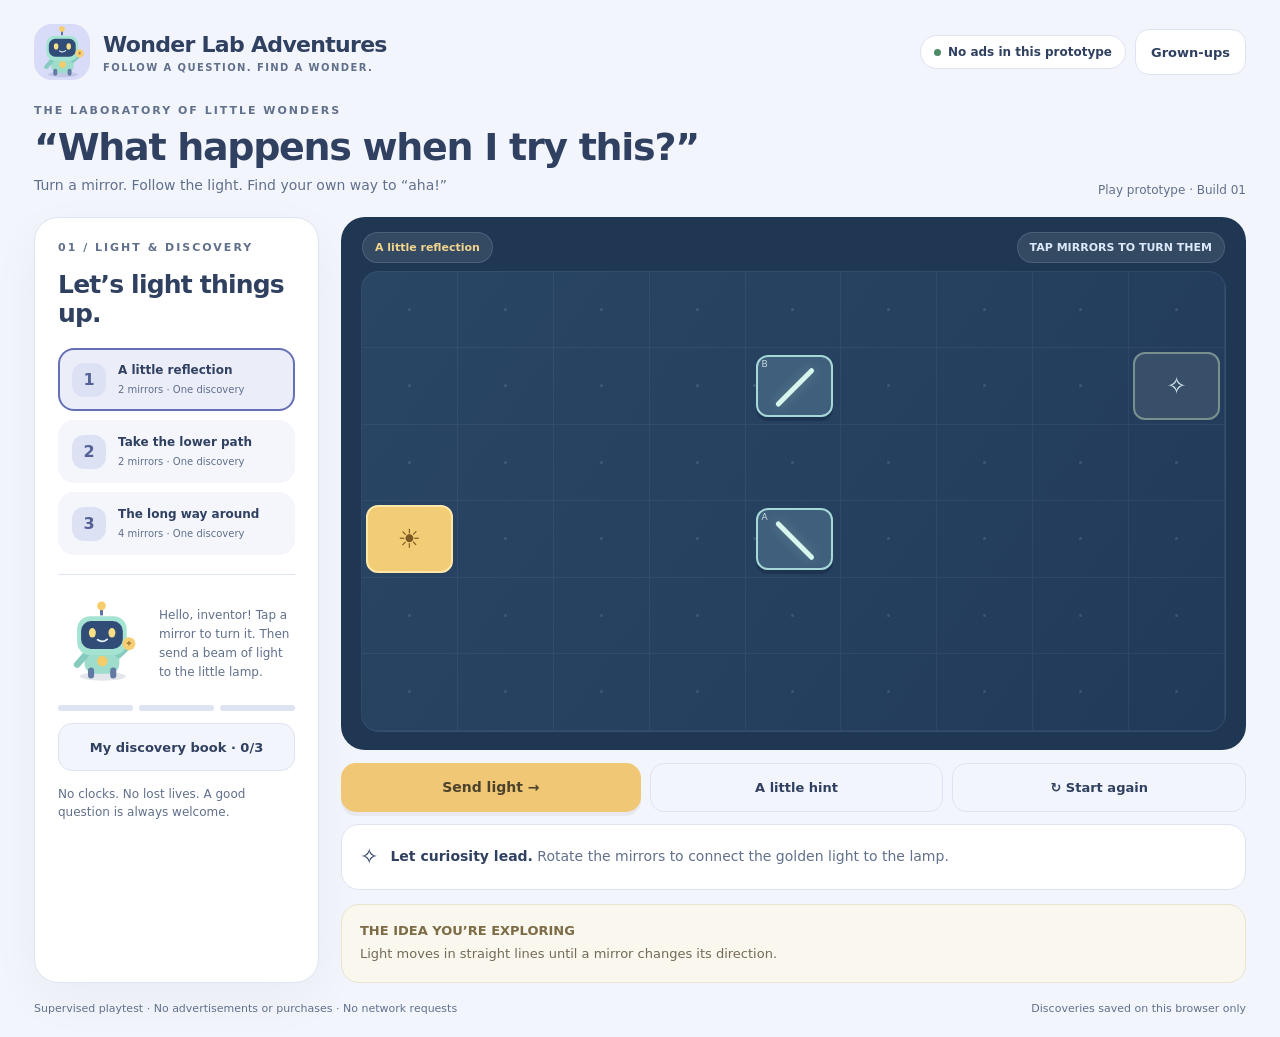
==== play/index.html @ 484d7eff "Import verified prototype source and regenerated review assets" ====
<!doctype html><html lang="en"><head><meta charset="utf-8"><meta name="viewport" content="width=device-width,initial-scale=1,viewport-fit=cover"><meta name="color-scheme" content="light dark"><meta name="referrer" content="no-referrer"><meta http-equiv="Content-Security-Policy" content="default-src 'none'; script-src 'unsafe-inline'; style-src 'unsafe-inline'; img-src data:; connect-src 'none'; base-uri 'none'; form-action 'none'"><title>Wonder Lab Adventures — Play Prototype 01</title><style>:root{--ink:#293046;--muted:#586278;--paper:#faf9f6;--panel:#fff;--accent:#6c59a4;--line:#e7e4eb;--shadow:0 16px 50px #2724360b;--radius:24px;font-family:ui-rounded,'Trebuchet MS',system-ui,-apple-system,sans-serif;color:var(--ink);background:var(--paper);font-synthesis:none}*{box-sizing:border-box}body{margin:0}button,a,input{font:inherit}button{cursor:pointer;border:0;color:inherit}button:focus-visible,a:focus-visible,input:focus-visible{outline:3px solid #1667c1;outline-offset:4px}button:disabled{cursor:not-allowed;opacity:.5}button{touch-action:manipulation;-webkit-tap-highlight-color:transparent}h1,h2,h3,p{margin-top:0}h1{font-size:clamp(24px,3vw,38px);letter-spacing:-1.3px;margin-bottom:6px}h2{font-size:25px;letter-spacing:-.8px}h3{font-size:17px;margin-bottom:9px}p{line-height:1.55}.eyebrow{font-size:11px;letter-spacing:2px;font-weight:800;text-transform:uppercase;color:var(--muted)}.shell{max-width:1420px;padding:24px 34px 20px;margin:auto}.topbar{display:flex;align-items:center;justify-content:space-between;gap:15px;margin-bottom:24px}.brand{display:flex;align-items:center;gap:13px}.brand-symbol{height:56px;width:56px;border-radius:18px;overflow:hidden;flex-shrink:0}.brand-symbol svg{width:100%;height:100%}.brand h1{font-size:22px;letter-spacing:-.7px;margin:0}.brand .eyebrow{font-size:10px;letter-spacing:1.4px;margin-top:5px}.top-actions{display:flex;gap:9px;align-items:center}.pill{display:inline-flex;gap:7px;align-items:center;font-size:12px;font-weight:700;padding:9px 13px;border:1px solid var(--line);border-radius:999px;background:var(--panel)}.pill:before{content:'';width:7px;height:7px;border-radius:50%;background:#4e8a66}.subtle-button{padding:11px 15px;min-height:46px;border-radius:14px;background:var(--panel);border:1px solid var(--line);font-size:13px;font-weight:700}.intro{display:flex;justify-content:space-between;align-items:end;gap:16px;margin:0 0 20px}.intro p{color:var(--muted);font-size:14px;margin:6px 0 0}.badge{font-size:12px;color:var(--muted);white-space:nowrap}.layout{display:grid;grid-template-columns:minmax(230px,285px) minmax(0,1fr);gap:22px}.panel{background:var(--panel);padding:23px;border:1px solid var(--line);border-radius:var(--radius);box-shadow:var(--shadow)}.panel .eyebrow{margin-bottom:16px}.small{font-size:12px;color:var(--muted);line-height:1.5}.stack{display:flex;flex-direction:column;gap:12px}.primary{background:var(--accent);color:white;padding:14px 19px;min-height:49px;border-radius:15px;font-weight:800;font-size:14px;box-shadow:0 4px 0 #0000000d}.primary:hover{filter:brightness(1.06)}.secondary{background:var(--paper);border:1px solid var(--line);min-height:48px;border-radius:14px;padding:11px 15px;font-size:13px;font-weight:800}.wide{width:100%}.divider{height:1px;background:var(--line);margin:19px 0}.stage{position:relative;overflow:hidden;border-radius:var(--radius);min-height:350px;isolation:isolate}.stage-wrap{min-width:0}.stage-top{display:flex;align-items:center;justify-content:space-between;gap:10px;padding:15px 21px;position:absolute;top:0;left:0;right:0;z-index:3;pointer-events:none}.stage-tag{background:#ffffffd9;color:#374457;font-size:11px;font-weight:800;padding:8px 12px;border-radius:50px;backdrop-filter:blur(8px)}.message{padding:14px 18px;display:flex;gap:12px;align-items:center;border-radius:18px;background:var(--panel);border:1px solid var(--line);min-height:66px;margin-top:12px}.message-icon{font-size:22px}.message p{margin:0;font-size:14px;color:var(--muted)}.message strong{color:var(--ink)}.toolbar{display:flex;gap:9px;padding-top:13px;flex-wrap:wrap}.toolbar>*{flex:1}.footnote{display:flex;justify-content:space-between;gap:12px;margin-top:18px;color:var(--muted);font-size:11px;line-height:1.5}.progress{display:flex;gap:6px;margin:12px 0}.progress span{height:6px;background:var(--line);border-radius:4px;flex:1}.progress span.done{background:var(--accent)}.goal{display:flex;gap:10px;align-items:center;margin:11px 0;font-size:13px;line-height:1.4}.goal .check{width:22px;height:22px;border:1px solid var(--line);border-radius:50%;display:grid;place-items:center;font-size:12px;flex-shrink:0}.goal.done .check{color:white;background:var(--accent);border-color:var(--accent)}.choice{background:var(--paper);border:2px solid transparent;padding:10px;border-radius:16px;min-height:54px;font-size:13px;font-weight:700}.choice.selected{border-color:var(--accent);background:var(--panel)}.choice-group{display:flex;gap:8px}.choice-group>*{flex:1}.modal-backdrop{position:fixed;inset:0;background:#151b35a8;backdrop-filter:blur(8px);display:grid;place-items:center;padding:18px;z-index:99}.modal{background:var(--panel);color:var(--ink);padding:28px;border-radius:26px;max-width:560px;width:100%;max-height:90vh;overflow:auto;box-shadow:0 30px 100px #0004}.modal h2{margin-bottom:10px}.modal p{font-size:14px;color:var(--muted)}.modal .toolbar{margin-top:16px}.modal input{border:1px solid var(--line);padding:13px;border-radius:12px;width:100%;font-size:20px;background:var(--paper);color:var(--ink)}.modal label{display:block;font-weight:700;margin-bottom:10px}.sr-only{position:absolute;left:-10000px;width:1px;height:1px;overflow:hidden}.toast{position:fixed;bottom:25px;left:50%;transform:translateX(-50%);border-radius:16px;padding:14px 20px;background:#253449;color:#fff;box-shadow:0 7px 30px #0003;z-index:120;font-size:14px;text-align:center;max-width:90vw}.reduced-motion *{animation:none!important;transition:none!important}.modal-close{float:right;background:var(--paper);border-radius:12px;min-width:44px;min-height:44px;font-size:20px}.warning{background:#fff0ce;color:#624716;border-radius:12px;padding:12px;font-size:12px;margin:12px 0}.stat-grid{display:grid;grid-template-columns:repeat(2,1fr);gap:10px}.stat{padding:15px;background:var(--paper);border-radius:15px}.stat strong{display:block;font-size:28px;margin-bottom:5px}.stat span{font-size:12px;color:var(--muted)}.spark{position:absolute;pointer-events:none;font-size:26px;z-index:5;animation:rise 1.1s ease-out forwards}@keyframes rise{0%{opacity:0;transform:translateY(0) scale(.6)}25%{opacity:1}100%{opacity:0;transform:translateY(-70px) scale(1.3)}}@keyframes wiggle{0%,100%{transform:rotate(-3deg)}50%{transform:rotate(3deg) translateY(-8px)}}@media(prefers-reduced-motion:reduce){*{animation:none!important;transition:none!important}}@media(max-width:850px){.shell{padding:18px}.layout{grid-template-columns:220px minmax(0,1fr);gap:14px}.panel{padding:17px}.stage{min-height:310px}.brand h1{font-size:19px}.brand-symbol{width:45px;height:45px;border-radius:14px}.pill{display:none}}@media(max-width:620px){.shell{padding:14px}.topbar{margin-bottom:20px}.brand h1{font-size:17px}.brand .eyebrow{font-size:8px}.brand-symbol{width:40px;height:40px}.top-actions .subtle-button{font-size:12px;padding:9px}.intro{align-items:start}.intro .badge{display:none}.layout{display:flex;flex-direction:column}.stage-wrap{order:-1}.stage{min-height:290px}.panel{padding:18px}.footnote{flex-direction:column;gap:4px}.intro p{font-size:13px}.toolbar button{font-size:12px;padding:11px}.topbar{gap:8px}.top-actions{gap:5px}} 
/* Explicit inline width prevents aspect-ratio + min-height from widening phone layouts. */
.stage{width:100%;max-width:100%}.stage-wrap{width:100%;max-width:100%}
/* Theme variables declared per game must also be applied on the body itself. */
body{background:var(--paper);color:var(--ink)}

body{--ink:#304060;--muted:#61708B;--paper:#F3F5FC;--panel:#FFFFFF;--accent:#6570B8;--line:#DEE3F1}.lab-stage{min-height:390px;background:#203753;aspect-ratio:900/530}.lab-board{position:absolute;inset:54px 20px 18px;display:grid;grid-template-columns:repeat(9,1fr);grid-template-rows:repeat(6,1fr);border:1px solid #617B973B;border-radius:18px;overflow:hidden;background:linear-gradient(125deg,#2A4665,#223A59)}.lab-cell{border-right:1px solid #57708B35;border-bottom:1px solid #57708B35;position:relative;display:flex;align-items:center;justify-content:center;color:#d5e5ee;font-size:14px}.lab-cell::before{content:'';width:3px;height:3px;background:#66849E5C;border-radius:50%}.mirror{position:relative;z-index:4;width:82%;height:82%;min-height:36px;min-width:30px;border:2px solid #A6D8D7;border-radius:12px;background:#405F7D;color:#E0F9F5;box-shadow:0 4px 0 #172A4480;padding:0}.mirror:before{content:'';position:absolute;left:15%;width:70%;top:48%;height:5px;background:#D8F7ED;transform:rotate(-45deg);border-radius:8px;box-shadow:0 0 12px #C2F2D144}.mirror.backslash:before{transform:rotate(45deg)}.mirror::after{content:attr(data-label);position:absolute;left:4px;top:2px;font-size:9px;color:#C8DADB}.mirror.hint{outline:3px solid #F3CD76;outline-offset:2px}.mirror.hint:after{color:#FFE6AB}.ray{position:absolute;inset:54px 20px 18px;z-index:3;pointer-events:none;width:calc(100% - 40px);height:calc(100% - 72px);overflow:visible}.ray path{stroke:#FFE48E;stroke-width:5;fill:none;stroke-linecap:round;stroke-linejoin:round;filter:drop-shadow(0 0 5px #FFEAB77A);stroke-dasharray:1300;animation:beam .6s linear}@keyframes beam{from{stroke-dashoffset:1300}to{stroke-dashoffset:0}}.light-source,.light-goal{position:absolute;inset:4px;background:#384F69;z-index:5;border-radius:12px;display:grid;place-items:center;font-size:26px;border:2px solid #78918F}.light-source{background:#F3CD75;color:#7C5823;border-color:#FFE7AA}.light-goal.lit{color:#203E4F;background:#F8DA8D;box-shadow:0 0 20px #F0DB9A60}.light-goal .lamp{font-size:24px;line-height:1}.lab-step{display:flex;text-align:left;align-items:center;gap:12px;width:100%;background:#F4F6FC;padding:12px;border:2px solid transparent;border-radius:16px;margin:9px 0;min-height:63px}.lab-step.selected{border-color:var(--accent);background:#EBEDF9}.lab-step .number{width:34px;height:34px;border-radius:12px;background:#DCE1F4;display:grid;place-items:center;font-weight:800;flex-shrink:0;color:#536195}.lab-step.solved .number{background:#CBE9DC;color:#397B5F}.lab-step strong{font-size:12px;display:block;line-height:1.3}.lab-step small{font-size:10px;color:var(--muted)}.robot-note{display:flex;align-items:center;gap:14px;padding:4px 0}.robot-note svg{width:87px;height:87px;flex-shrink:0}.robot-note p{font-size:12px;line-height:1.6;color:var(--muted);margin:0}.lab-stage .stage-tag{background:#FFFFFF17;color:#DCE9FA;backdrop-filter:none;border:1px solid #879BB84A}.lab-actions .primary{background:#EFC775;color:#4D432D}.discovery{padding:20px;border-radius:18px;border:1px solid #DDE7E1;background:#EFF8F2;margin:12px 0}.discovery h3{margin-bottom:7px}.discovery p{margin:0}.lab-stage .stage-tag:first-child{color:#F1D58E}.concept{background:#F9F7EE;border:1px solid #E9E3D0;border-radius:18px;padding:18px;margin-top:14px}.concept h3{font-size:13px;color:#7D6C46;margin-bottom:6px}.concept p{font-size:13px;color:#746A56;margin:0}@media(max-width:620px){.lab-stage{aspect-ratio:900/620;min-height:290px}.lab-board{inset:47px 12px 14px}.ray{inset:47px 12px 14px;width:calc(100% - 24px);height:calc(100% - 61px)}.mirror{border-radius:7px;min-height:30px;width:89%;height:84%}.mirror:before{height:4px}.mirror:after{font-size:8px;left:2px;top:0}.light-source,.light-goal{font-size:19px;inset:2px;border-radius:7px}.light-goal .lamp{font-size:17px}.lab-stage .stage-tag{font-size:9px}.robot-note svg{height:70px;width:70px}.lab-step{width:calc(33.333% - 6px);display:inline-flex;vertical-align:top;flex-direction:column;margin-right:4px;text-align:center;min-height:115px;padding:9px 5px;gap:6px}.lab-step small{display:none}.lab-step strong{font-size:11px}}
/* Normalize the stroke length so even the longest route renders as one complete beam. */
.ray path{stroke-dasharray:1}@keyframes beam{from{stroke-dashoffset:1}to{stroke-dashoffset:0}}
</style></head><body><div class="shell"><header class="topbar" id="header"></header><div class="intro"><div><div class="eyebrow">The laboratory of little wonders</div><h1 style="margin-top:8px">“What happens when I try this?”</h1><p>Turn a mirror. Follow the light. Find your own way to “aha!”</p></div><span class="badge">Play prototype · Build 01</span></div><main class="layout"><aside class="panel"><div class="eyebrow">01 / Light & discovery</div><h2>Let’s light things up.</h2><div id="puzzle-list"></div><div class="divider"></div><div class="robot-note"><div id="robot-art"></div><p id="robot-note">Hello, inventor! Tap a mirror to turn it. Then send a beam of light to the little lamp.</p></div><div class="progress" id="lab-progress"></div><button id="discoveries" class="secondary wide">My discovery book</button><p class="small" style="margin:14px 0 0">No clocks. No lost lives. A good question is always welcome.</p></aside><div class="stage-wrap"><section class="stage lab-stage" aria-label="Interactive light reflection experiment"><div class="stage-top"><span class="stage-tag" id="puzzle-title">A little reflection</span><span class="stage-tag">TAP MIRRORS TO TURN THEM</span></div><div class="lab-board" id="board"></div><svg class="ray" id="ray" viewBox="0 0 900 600" preserveAspectRatio="none" aria-hidden="true"></svg></section><div class="toolbar lab-actions"><button class="primary" id="send-light">Send light →</button><button class="secondary" id="hint">A little hint</button><button class="secondary" id="reset-puzzle">↻ Start again</button></div><div class="message" aria-live="polite"><span class="message-icon">✧</span><p id="lab-message"><strong>Let curiosity lead.</strong> Rotate the mirrors to connect the golden light to the lamp.</p></div><div class="concept"><h3>THE IDEA YOU’RE EXPLORING</h3><p id="concept">Light moves in straight lines until a mirror changes its direction.</p></div><button id="next-puzzle" class="primary wide" style="margin-top:12px" hidden>Try the next experiment →</button></div></main><footer class="footnote"><span>Supervised playtest · No advertisements or purchases · No network requests</span><span id="save-status">Discoveries saved on this browser only</span></footer></div>
<noscript><p>This prototype needs JavaScript enabled.</p></noscript><script>/* Shared prototype foundation. No network, analytics, advertisements or purchases. */
(function (root, factory) {
  const api = factory(); if (typeof module === 'object' && module.exports) module.exports = api;
  else root.KidsCore = api;
})(typeof globalThis !== 'undefined' ? globalThis : this, function () {
  'use strict';
  const clone = value => JSON.parse(JSON.stringify(value));
  const clamp = (n, lo, hi) => Math.max(lo, Math.min(hi, n));
  const plain = x => x !== null && typeof x === 'object' && !Array.isArray(x);
  const safeNumber = (x, fallback, lo=0, hi=1e7) => Number.isFinite(x) ? clamp(x,lo,hi) : fallback;
  const escapeHTML = s => String(s).replace(/[&<>"']/g, c => ({'&':'&amp;','<':'&lt;','>':'&gt;','"':'&quot;',"'":'&#39;'}[c]));
  class LocalSave {
    constructor(game, defaults, normalizer, storage) {
      this.key = `kidslab.v1.${game}`; this.game = game; this.defaults = defaults;
      this.normalize = normalizer || (v => v); this.warning = ''; this.storage = storage;
      if (storage === undefined) { try { this.storage = globalThis.localStorage; } catch (_) { this.storage = null; } }
      this.memory = null; this.data = this.load();
    }
    parse(raw) {
      if (!raw || raw.length > 150000) return null;
      const obj = JSON.parse(raw);
      if (!plain(obj) || obj.schema !== 1 || obj.game !== this.game || !plain(obj.data)) return null;
      return this.normalize(obj.data);
    }
    load() {
      if (!this.storage) { this.warning = 'Progress lasts for this visit only: browser saving is unavailable.'; return clone(this.defaults); }
      for (const key of [this.key, this.key+'.backup']) {
        try { const result = this.parse(this.storage.getItem(key)); if (result) {
          if (key.endsWith('.backup')) this.warning = 'Recovered the previous saved visit.';
          return result;
        }} catch (_) { this.warning = 'The previous save could not be read. A safe save was used.'; }
      }
      return clone(this.defaults);
    }
    save(data) {
      this.data = this.normalize(clone(data));
      const next = JSON.stringify({schema:1,game:this.game,data:this.data}); this.memory = next;
      if (!this.storage) return false;
      try {
        const previous = this.storage.getItem(this.key);
        try { if (this.parse(previous)) this.storage.setItem(this.key+'.backup',previous); } catch (_) {}
        this.storage.setItem(this.key,next); return true;
      } catch (_) { this.warning = 'Your browser cannot save right now. This visit still works.'; return false; }
    }
    reset() {
      try { this.storage?.removeItem(this.key); this.storage?.removeItem(this.key+'.backup'); } catch (_) {}
      this.data=clone(this.defaults); return this.data;
    }
  }
  // Decision engine only: compiled browser builds CANNOT serve ads, regardless of server flags.
  const BUILD_CAPABILITIES = Object.freeze({adAdapterIncluded:false,reviewedAds:false,platform:'web',maxDailyAds:2,maxRollout:25});
  const OFF = Object.freeze({allowed:false,reason:'Ads disabled'});
  function adDecision(config, context={}, capabilities=BUILD_CAPABILITIES) {
    const no = reason => ({allowed:false,reason});
    if (!capabilities.adAdapterIncluded || !capabilities.reviewedAds) return no('No reviewed ad capability in this build');
    if (!plain(config) || context.signatureVerified!==true) return no('Unverified configuration');
    if (config.schema_version!==1 || !Number.isInteger(config.revision) || config.revision<1) return no('Invalid schema or revision');
    const now=context.now;
    if (!Number.isFinite(now) || !Number.isFinite(config.expires_at) || config.expires_at<=now || !Number.isFinite(config.issued_at) || config.issued_at>now+60) return no('Expired or invalid configuration');
    if (config.revision < (context.minimumRevision || 0)) return no('Rollback blocked');
    if (config.kill_switch!==false) return no('Global kill switch');
    if (!plain(config.apps) || !plain(config.apps[context.game])) return no('Missing app policy');
    const p=config.apps[context.game]?.[capabilities.platform];
    if (!plain(p) || p.enabled!==true || p.reviewed_build!==context.build) return no('Not enabled for this reviewed build');
    if (context.privacyEligible!==true) return no('Privacy requirements not met');
    if (!Number.isInteger(context.installDays) || context.installDays<Math.max(1, safeNumber(p.min_install_days,7,1,365))) return no('New-player protection');
    if (!Number.isInteger(context.activeDays) || context.activeDays<Math.max(1,safeNumber(p.min_active_days,3,1,30))) return no('Not enough return visits');
    if (context.isFirstSession!==false) return no('First session protected');
    if (context.isNaturalBreak!==true) return no('Gameplay may not be interrupted');
    if (!Number.isFinite(context.sessionMinutes) || context.sessionMinutes<safeNumber(p.min_session_minutes,5,5,240)) return no('Too early in session');
    if (!Number.isFinite(context.minutesSinceAd) || context.minutesSinceAd<safeNumber(p.min_minutes_between,15,15,1440)) return no('Spacing protection');
    const cap=p.daily_cap, rollout=p.rollout_percent;
    if (!Number.isInteger(cap) || cap<1 || cap>capabilities.maxDailyAds) return no('Invalid daily cap');
    if (!Number.isFinite(rollout) || rollout<0 || rollout>capabilities.maxRollout) return no('Invalid rollout');
    if (!Number.isInteger(context.adsToday) || context.adsToday<0 || context.adsToday>=cap) return no('Daily limit');
    if (!Number.isFinite(context.localBucket) || context.localBucket<0 || context.localBucket>=100 || context.localBucket>=rollout) return no('Ad-free comparison group');
    return {allowed:true,reason:'Eligible for reviewed placement',dailyCap:cap};
  }
  const PETS = [
    {id:'clover',name:'Clover',trait:'A garden-loving daydreamer',favorite:'berry',color:'#B8DEA6',ears:'leaf'},
    {id:'mochi',name:'Mochi',trait:'A little music maker',favorite:'music',color:'#CFBDF0',ears:'long'},
    {id:'pip',name:'Pip',trait:'Always ready to explore',favorite:'ball',color:'#F4C774',ears:'round'}
  ];
  const DECOR = ['plant','rug','lamp','cushion','stars','table'];
  const petDefaults={pet:null,decor:[],actions:[],memories:[],visits:0,completed:0,reducedMotion:false};
  function normalizePet(d) {
    const value=clone(petDefaults); value.pet=PETS.some(p=>p.id===d.pet)?d.pet:null;
    value.decor=Array.isArray(d.decor)?d.decor.filter(x=>plain(x)&&DECOR.includes(x.kind)).slice(0,18).map((x,i)=>({id:'d'+i,kind:x.kind,x:safeNumber(x.x,35,4,91),y:safeNumber(x.y,60,28,88)})):[];
    value.actions=Array.isArray(d.actions)?[...new Set(d.actions.filter(x=>['berry','music','ball'].includes(x)))]:[];
    value.memories=Array.isArray(d.memories)?d.memories.filter(x=>plain(x)&&PETS.some(p=>p.id===x.pet)).slice(-8).map(x=>({pet:x.pet,items:safeNumber(x.items,0,0,18),title:['A cozy beginning','A happy little home','Another lovely visit'].includes(x.title)?x.title:'A cozy beginning'})):[];
    value.visits=Math.floor(safeNumber(d.visits,0));value.completed=Math.floor(safeNumber(d.completed,0));value.reducedMotion=d.reducedMotion===true;return value;
  }
  const TIRES={road:{label:'Road',radius:21,maxSpeed:245,grip:.76},trail:{label:'Trail',radius:29,maxSpeed:225,grip:1.12},giant:{label:'Giant',radius:37,maxSpeed:202,grip:1.3}};
  const TRACKS={meadow:['flat','ramp','flat','bumps'],dunes:['ramp','bumps','ramp','bumps']};
  const garageDefaults={tires:'trail',suspension:'soft',paint:'orange',track:'meadow',custom:['flat','ramp','bumps','flat'],finishes:0,visits:0,reducedMotion:false};
  function normalizeGarage(d){return {tires:TIRES[d.tires]?d.tires:'trail',suspension:['soft','firm'].includes(d.suspension)?d.suspension:'soft',paint:['orange','cyan','purple','lime'].includes(d.paint)?d.paint:'orange',track:['meadow','dunes','custom'].includes(d.track)?d.track:'meadow',custom:Array.isArray(d.custom)&&d.custom.length===4?d.custom.map(x=>['flat','ramp','bumps'].includes(x)?x:'flat'):clone(garageDefaults.custom),finishes:Math.floor(safeNumber(d.finishes,0)),visits:Math.floor(safeNumber(d.visits,0)),reducedMotion:d.reducedMotion===true};}
  function terrain(x, track){
    let h=330; for(let i=0;i<4;i++){const p=(x-(220+i*360))/260;if(p<=0||p>=1)continue;
      if(track[i]==='ramp')h-=78*Math.sin(Math.PI*p)**2;
      else if(track[i]==='bumps')h-=30*Math.sin(Math.PI*p*3)**2;
    }return h;
  }
  function initialCar(parts,track){return {x:70,y:terrain(70,track)-TIRES[parts.tires].radius-17,vx:0,vy:0,angle:0,elapsed:0,finished:false,airborne:false};}
  // Forgiving arcade model, not an engineering model. Larger tires trade speed for terrain handling.
  function stepCar(s,dt,throttle,brake,parts,track){
    if(s.finished)return {...s};dt=clamp(dt,0,.035);const t=TIRES[parts.tires];const n={...s};
    const slope=(terrain(s.x+8,track)-terrain(s.x-8,track))/16;
    const rough=Math.abs(slope);const accel=throttle?155*t.grip:0;
    n.vx=clamp(s.vx+(accel-22-s.vx*.085+Math.min(0,slope)*85/(t.radius/21)-(brake?360:0))*dt,0,t.maxSpeed/(1+rough*.15/t.grip));
    n.x=s.x+n.vx*dt;n.elapsed=s.elapsed+dt;
    const target=terrain(n.x,track)-t.radius-17;
    n.vy+=650*dt;n.y+=n.vy*dt;
    if(n.y>=target){if(s.airborne&&n.vy>80)n.vx*=parts.suspension==='soft'?.95:.82;n.y=target;n.vy=Math.min(0,slope*n.vx);n.airborne=false;}else n.airborne=target-n.y>4;
    const groundAngle=Math.atan2(terrain(n.x+35,track)-terrain(n.x-35,track),70);
    n.angle=s.angle+(groundAngle-s.angle)*Math.min(1,dt*(parts.suspension==='soft'?8:15));
    if(n.x>=1810){n.finished=true;n.vx=0;}
    return n;
  }
  const PUZZLES=[
    {name:'A little reflection',concept:'Light moves in straight lines until a mirror changes its direction.',start:[0,3],goal:[8,1],mirrors:[[4,3],[4,1]],solution:['/','/'],initial:['\\','/']},
    {name:'Take the lower path',concept:'Turning a mirror changes the direction of the reflected light.',start:[0,1],goal:[8,4],mirrors:[[2,1],[2,4]],solution:['\\','\\'],initial:['/','/']},
    {name:'The long way around',concept:'Several mirrors can guide light around a winding path.',start:[0,1],goal:[8,0],mirrors:[[6,1],[6,4],[2,4],[2,0]],solution:['\\','/','\\','/'],initial:['/','\\','/','\\']}
  ];
  function traceLight(p,orientations){
    let [x,y]=p.start,dx=1,dy=0;const path=[[x,y]],seen=new Set();let success=false,loop=false;const touched=[];
    for(let i=0;i<256;i++){
      if(x===p.goal[0]&&y===p.goal[1]){success=true;break;}
      const key=[x,y,dx,dy].join(',');if(seen.has(key)){loop=true;break;}seen.add(key);
      const m=p.mirrors.findIndex(v=>v[0]===x&&v[1]===y);
      if(m>=0){touched.push(m);if(orientations[m]==='/')[dx,dy]=[-dy,-dx];else if(orientations[m]==='\\')[dx,dy]=[dy,dx];}
      x+=dx;y+=dy;path.push([x,y]);if(x<0||x>8||y<0||y>5)break;
    }return {path,success,loop,touched};
  }
  const labDefaults={puzzle:0,orientations:PUZZLES.map(p=>p.initial.slice()),solved:[],attempts:[0,0,0],visits:0,reducedMotion:false};
  function normalizeLab(d){return {puzzle:Math.floor(safeNumber(d.puzzle,0,0,2)),orientations:PUZZLES.map((p,i)=>p.initial.map((v,j)=>['/','\\'].includes(d.orientations?.[i]?.[j])?d.orientations[i][j]:v)),solved:Array.isArray(d.solved)?[...new Set(d.solved.filter(i=>Number.isInteger(i)&&i>=0&&i<3))]:[],attempts:PUZZLES.map((_,i)=>Math.floor(safeNumber(d.attempts?.[i],0))),visits:Math.floor(safeNumber(d.visits,0)),reducedMotion:d.reducedMotion===true};}
  return {clone,clamp,plain,safeNumber,escapeHTML,LocalSave,BUILD_CAPABILITIES,adDecision,OFF,PETS,DECOR,petDefaults,normalizePet,TIRES,TRACKS,garageDefaults,normalizeGarage,terrain,initialCar,stepCar,PUZZLES,traceLight,labDefaults,normalizeLab};
});

/* Original procedural SVG artwork for internal prototypes; no downloaded assets. */
(function(root){'use strict';
const svg=(body,view='0 0 200 200')=>`<svg xmlns="http://www.w3.org/2000/svg" viewBox="${view}" aria-hidden="true">${body}</svg>`;
function pet(id='clover',mood='happy'){
 const cfg=KidsCore.PETS.find(p=>p.id===id)||KidsCore.PETS[0],c=cfg.color;
 const ears=id==='mochi'?`<ellipse cx="64" cy="51" rx="18" ry="41" fill="${c}" transform="rotate(-15 64 51)"/><ellipse cx="138" cy="51" rx="18" ry="41" fill="${c}" transform="rotate(15 138 51)"/><ellipse cx="64" cy="48" rx="8" ry="25" fill="#F8D9E1" transform="rotate(-15 64 48)"/><ellipse cx="138" cy="48" rx="8" ry="25" fill="#F8D9E1" transform="rotate(15 138 48)"/>`:id==='clover'?`<path d="M80 64Q38 54 49 18Q86 18 88 59" fill="#8AB97D"/><path d="M113 62Q109 19 147 16Q162 50 124 67" fill="#8AB97D"/><path d="M72 47L60 31M123 45L137 28" stroke="#628D5D" stroke-width="4" stroke-linecap="round"/>`:`<circle cx="60" cy="64" r="23" fill="${c}"/><circle cx="142" cy="64" r="23" fill="${c}"/><circle cx="60" cy="64" r="12" fill="#E8AB6C"/><circle cx="142" cy="64" r="12" fill="#E8AB6C"/>`;
 const eyes=mood==='happy'?`<ellipse cx="76" cy="108" rx="6" ry="8"/><ellipse cx="126" cy="108" rx="6" ry="8"/><circle cx="78" cy="105" r="2" fill="white"/><circle cx="128" cy="105" r="2" fill="white"/>`:`<path d="M68 109Q76 99 84 109M118 109Q126 99 134 109" fill="none" stroke="#354348" stroke-width="5" stroke-linecap="round"/>`;
 return svg(`<ellipse cx="102" cy="184" rx="60" ry="10" fill="#344C4018"/>${ears}<ellipse cx="101" cy="139" rx="64" ry="46" fill="${c}"/><path d="M41 109Q38 57 101 54Q165 56 164 109Q163 151 101 153Q38 151 41 109" fill="${c}"/><ellipse cx="102" cy="151" rx="32" ry="25" fill="#FFFFFF6B"/><ellipse cx="58" cy="167" rx="19" ry="13" fill="${c}"/><ellipse cx="144" cy="167" rx="19" ry="13" fill="${c}"/><ellipse cx="49" cy="140" rx="12" ry="20" fill="${c}" transform="rotate(-30 49 140)"/><ellipse cx="154" cy="140" rx="12" ry="20" fill="${c}" transform="rotate(30 154 140)"/><g fill="#354348">${eyes}<path d="M95 120Q101 116 107 120Q102 129 95 120"/><path d="M92 131Q101 140 111 130" fill="none" stroke="#354348" stroke-width="3" stroke-linecap="round"/></g><ellipse cx="61" cy="122" rx="11" ry="6" fill="#EB9D9D80"/><ellipse cx="143" cy="122" rx="11" ry="6" fill="#EB9D9D80"/>`);
}
function decor(kind){const b={
 plant:`<path d="M45 62Q14 35 30 13Q60 15 55 58M54 60Q52 23 80 20Q94 46 55 62" fill="#79AD80"/><path d="M29 58H76L68 93H38Z" fill="#D69372"/><path d="M26 58H80V68H26Z" fill="#E7AB89"/><path d="M51 60V29" stroke="#578A68" stroke-width="4"/>`,
 rug:`<ellipse cx="50" cy="64" rx="47" ry="22" fill="#D3B8E7"/><ellipse cx="50" cy="64" rx="36" ry="16" fill="none" stroke="#F0DFF7" stroke-width="3"/><path d="M41 64H59M50 56V72" stroke="#F0DFF7" stroke-width="4"/>`,
 lamp:`<path d="M49 40V90" stroke="#7D8499" stroke-width="6"/><ellipse cx="50" cy="91" rx="22" ry="6" fill="#7D8499"/><path d="M28 13H72L87 47H13Z" fill="#F4CF7D"/><path d="M31 17H67L73 42H25Z" fill="#FFE6A0"/>`,
 cushion:`<rect x="12" y="27" width="76" height="57" rx="23" fill="#EDA5AE"/><rect x="21" y="35" width="58" height="41" rx="16" fill="#F9C0CA"/><path d="M43 52L57 66M57 52L43 66" stroke="#EAA2AE" stroke-width="4" stroke-linecap="round"/>`,
 stars:`<path d="M50 9L61 36L91 38L68 58L75 88L50 71L25 88L31 58L8 38L39 35Z" fill="#F4D57D"/><circle cx="40" cy="48" r="3" fill="#9A7940"/><circle cx="60" cy="48" r="3" fill="#9A7940"/><path d="M43 58Q50 64 57 58" fill="none" stroke="#9A7940" stroke-width="3"/>`,
 table:`<path d="M23 51L18 91M78 51L84 91" stroke="#AA805D" stroke-width="9" stroke-linecap="round"/><ellipse cx="51" cy="50" rx="44" ry="17" fill="#D9B187"/><ellipse cx="51" cy="44" rx="44" ry="17" fill="#E9C9A6"/><circle cx="53" cy="33" r="11" fill="#DBB1C9"/><path d="M53 23Q44 7 60 8" stroke="#83AB7C" fill="none" stroke-width="5"/>`
};return svg(b[kind]||b.plant,'0 0 100 100');}
function room(){return svg(`<defs><linearGradient id="wall" x2="0" y2="1"><stop stop-color="#F2E8E9"/><stop offset="1" stop-color="#F9F0EB"/></linearGradient><linearGradient id="sky" x2="0" y2="1"><stop stop-color="#A6DCD9"/><stop offset="1" stop-color="#DDF0D9"/></linearGradient></defs><path fill="url(#wall)" d="M0 0H900V540H0Z"/><path d="M0 364H900V540H0Z" fill="#E6C8A7"/><path d="M0 364H900V378H0Z" fill="#DAB59C"/><g stroke="#D5AF8E" stroke-width="2" opacity=".55"><path d="M0 420H900M0 474H900M150 377L115 540M380 377L366 540M610 377L625 540M830 377L867 540"/></g><rect x="565" y="105" width="203" height="187" rx="71" fill="#DECDBF"/><rect x="577" y="116" width="180" height="164" rx="61" fill="url(#sky)"/><path d="M580 245Q625 218 664 246Q714 211 755 245V278H580Z" fill="#A4C79C"/><circle cx="698" cy="156" r="22" fill="#F8DE93"/><path d="M667 119V280M579 200H756" stroke="#FCF5ED" stroke-width="10"/><path d="M556 288H777" stroke="#FCF5ED" stroke-width="17" stroke-linecap="round"/><rect x="145" y="120" width="128" height="153" rx="16" fill="#D6B491"/><rect x="157" y="132" width="104" height="129" rx="10" fill="#F8E8CB"/><path d="M181 222L209 173L237 222Z" fill="#AFC697"/><circle cx="232" cy="159" r="12" fill="#E7BE80"/><path d="M114 303H304" stroke="#B79278" stroke-width="12" stroke-linecap="round"/><path d="M139 307V329M278 307V329" stroke="#B79278" stroke-width="8"/><rect x="329" y="83" width="111" height="16" rx="8" fill="#E8CEB8"/><path d="M345 87L358 92L373 88L389 94L407 87" stroke="#DBB4C4" stroke-width="3" fill="none"/><ellipse cx="443" cy="450" rx="164" ry="46" fill="#D7AAB98A"/><ellipse cx="443" cy="449" rx="135" ry="31" fill="none" stroke="#EEC9D1" stroke-width="4"/>`,'0 0 900 540');}
function car(color='#F8A14A'){return svg(`<ellipse cx="113" cy="161" rx="89" ry="14" fill="#111C2A22"/><path d="M30 115L50 85H136L160 113L190 118L190 139H20V120Z" fill="${color}"/><path d="M66 53H129L151 104H44Z" fill="${color}"/><path d="M73 63H115L128 95H56Z" fill="#A3E9ED"/><path d="M104 60V98" stroke="#243B58" stroke-width="7"/><path d="M32 119H180" stroke="#ffffff66" stroke-width="5"/><path d="M15 136H196" stroke="#24364B" stroke-width="8" stroke-linecap="round"/><g fill="#22364F" stroke="#142638" stroke-width="5"><circle cx="54" cy="143" r="31"/><circle cx="157" cy="143" r="31"/></g><g fill="#BEE365"><circle cx="54" cy="143" r="18"/><circle cx="157" cy="143" r="18"/></g><g fill="#344B5D"><circle cx="54" cy="143" r="7"/><circle cx="157" cy="143" r="7"/></g><rect x="172" y="114" width="17" height="10" rx="4" fill="#FFF4C5"/><path d="M72 116H113" stroke="#E07833" stroke-width="4" stroke-linecap="round"/><path d="M154 84L183 90L175 106L149 99Z" fill="#24364B"/>`,'0 0 220 200');}
function robot(){return svg(`<ellipse cx="103" cy="180" rx="53" ry="10" fill="#213A6320"/><path d="M100 40V21" stroke="#5A71AA" stroke-width="7"/><circle cx="100" cy="18" r="10" fill="#F6CD6A"/><rect x="61" y="115" width="80" height="59" rx="23" fill="#9EDCCC"/><path d="M64 130L44 153M140 131L160 112" stroke="#86CBBE" stroke-width="15" stroke-linecap="round"/><rect x="44" y="42" width="114" height="89" rx="30" fill="#A5E4D2"/><rect x="53" y="53" width="96" height="64" rx="23" fill="#324C78"/><ellipse cx="79" cy="80" rx="8" ry="11" fill="#F9DF86"/><ellipse cx="124" cy="80" rx="8" ry="11" fill="#F9DF86"/><path d="M91 96Q102 104 113 95" stroke="#E7F5F5" stroke-width="4" stroke-linecap="round" fill="none"/><circle cx="102" cy="145" r="12" fill="#F4CC6A"/><path d="M76 167V178M127 167V178" stroke="#627AA3" stroke-width="14" stroke-linecap="round"/><circle cx="163" cy="105" r="15" fill="#F5CE75"/><path d="M158 104H168M163 99V109" stroke="#A57B36" stroke-width="3"/>`);}
function icon(game){return `<div class="brand-symbol" style="background:${game==='pet'?'#F6DA85':game==='garage'?'#71D7DB':'#D8DCF9'}">${game==='pet'?pet():game==='garage'?car():robot()}</div>`;}
root.KidsArt={svg,pet,decor,room,car,robot,icon};
})(globalThis);

(function(root){'use strict';let previousFocus=null,cleanupModal=null;
function closeModal(){const el=document.querySelector('.modal-backdrop');if(el){el.remove();cleanupModal?.();cleanupModal=null;previousFocus?.focus();}}
function modal(content,bind){closeModal();previousFocus=document.activeElement;const backdrop=document.createElement('div');backdrop.className='modal-backdrop';backdrop.innerHTML=`<section class="modal" role="dialog" aria-modal="true" aria-label="Game information"><button class="modal-close" aria-label="Close dialog">×</button>${content}</section>`;document.body.append(backdrop);backdrop.querySelector('.modal-close').onclick=closeModal;backdrop.onclick=e=>{if(e.target===backdrop)closeModal()};const key=e=>{if(e.key==='Escape')closeModal();if(e.key==='Tab'){const focusable=[...backdrop.querySelectorAll('button:not([disabled]),input,a[href]')];const first=focusable[0],last=focusable.at(-1);if(e.shiftKey&&document.activeElement===first){last.focus();e.preventDefault()}else if(!e.shiftKey&&document.activeElement===last){first.focus();e.preventDefault()}}};document.addEventListener('keydown',key);cleanupModal=()=>document.removeEventListener('keydown',key);bind?.(backdrop);backdrop.querySelector('input,button')?.focus();return backdrop;}
function toast(text){document.querySelector('.toast')?.remove();const d=document.createElement('div');d.className='toast';d.setAttribute('role','status');d.textContent=text;document.body.append(d);setTimeout(()=>d.remove(),2600);}
function spark(parent,symbol='✦'){if(document.body.classList.contains('reduced-motion'))return;for(let i=0;i<5;i++){const d=document.createElement('span');d.className='spark';d.textContent=symbol;d.style.left=(37+Math.random()*23)+'%';d.style.top=(47+Math.random()*14)+'%';d.style.animationDelay=i*.07+'s';parent.append(d);setTimeout(()=>d.remove(),1600);}}
function mountHeader(game,title,subtitle){document.getElementById('header').innerHTML=`<div class="brand">${KidsArt.icon(game)}<div><h1>${title}</h1><div class="eyebrow">${subtitle}</div></div></div><div class="top-actions"><span class="pill">No ads in this prototype</span><button class="subtle-button" id="parents">Grown-ups</button></div>`;}
function parentArea(store,stats,onReset,onMotion){
 const a=11+Math.floor(Math.random()*9),b=12+Math.floor(Math.random()*8);
 modal(`<span class="eyebrow">A moment for grown-ups</span><h2 style="margin-top:12px">Parent preview</h2><p>This is a supervised development demo. This checkpoint is not age verification or parental consent.</p><form id="gate-form"><label for="gate-answer">What is ${a} + ${b}?</label><input id="gate-answer" inputmode="numeric" autocomplete="off" aria-describedby="gate-error"><p id="gate-error" role="status" class="small"></p><button class="primary wide" style="margin-top:14px" type="submit">Continue</button></form>`,d=>{d.querySelector('form').onsubmit=e=>{e.preventDefault();if(Number(d.querySelector('input').value)!==a+b){d.querySelector('#gate-error').textContent='Please try again.';return;}show();};});
 function show(){modal(`<span class="eyebrow">For grown-ups</span><h2 style="margin-top:12px">A good place to pause.</h2><p>Progress stays in this browser. No accounts, chat, advertising, purchases, analytics upload, or remote requests run in this demo.</p><div class="stat-grid">${stats.map(s=>`<div class="stat"><strong>${KidsCore.escapeHTML(s.value)}</strong><span>${KidsCore.escapeHTML(s.label)}</span></div>`).join('')}</div><p class="small" style="margin-top:14px">Visit counts describe this browser only, not unique children or retention cohorts. Clearing browser data deletes progress. This is not cloud backup.</p>${store.warning?`<p class="warning">${KidsCore.escapeHTML(store.warning)}</p>`:''}<button id="motion" class="secondary wide" style="margin-top:10px">${store.data.reducedMotion?'Enable':'Reduce'} decorative motion</button><button id="erase" class="secondary wide" style="margin-top:10px">Erase this game’s local progress</button>`,d=>{d.querySelector('#motion').onclick=()=>{onMotion();toast('Motion setting saved');show();};d.querySelector('#erase').onclick=()=>{modal(`<h2>Start this demo again?</h2><p>This removes this game’s saved progress and backup from this browser. The other two games are not changed.</p><div class="toolbar"><button class="secondary" id="cancel">Keep progress</button><button class="primary" id="confirm">Erase progress</button></div>`,m=>{m.querySelector('#cancel').onclick=show;m.querySelector('#confirm').onclick=()=>{store.reset();closeModal();onReset();};});};});}
}
root.KidsUI={modal,closeModal,toast,spark,mountHeader,parentArea};
})(globalThis);

(function(){'use strict';const C=KidsCore,A=KidsArt,U=KidsUI,$=id=>document.getElementById(id);const store=new C.LocalSave('wonder-lab-adventures',C.labDefaults,C.normalizeLab);let state=store.data;state.visits++;let result=null,hinted=-1;U.mountHeader('lab','Wonder Lab Adventures','Follow a question. Find a wonder.');$('robot-art').innerHTML=A.robot();
 function save(){store.save(state);$('save-status').textContent=store.warning||'Discoveries saved on this browser only';document.body.classList.toggle('reduced-motion',state.reducedMotion);}
 function render(){const p=C.PUZZLES[state.puzzle];
  $('puzzle-list').innerHTML=C.PUZZLES.map((p,i)=>`<button class="lab-step ${state.puzzle===i?'selected':''} ${state.solved.includes(i)?'solved':''}" data-puzzle="${i}" aria-pressed="${state.puzzle===i}"><span class="number">${state.solved.includes(i)?'✓':i+1}</span><div><strong>${p.name}</strong><small>${p.mirrors.length} mirrors · One discovery</small></div></button>`).join('');document.querySelectorAll('[data-puzzle]').forEach(b=>b.onclick=()=>{state.puzzle=Number(b.dataset.puzzle);result=null;hinted=-1;save();render();$('lab-message').innerHTML='<strong>A fresh question.</strong> Tap a mirror to turn it, then send the light.';});
  $('puzzle-title').textContent=p.name;$('concept').textContent=p.concept;$('lab-progress').innerHTML=C.PUZZLES.map((_,i)=>`<span class="${state.solved.includes(i)?'done':''}"></span>`).join('');$('discoveries').textContent='My discovery book · '+state.solved.length+'/3';
  let html='';for(let y=0;y<6;y++)for(let x=0;x<9;x++){const m=p.mirrors.findIndex(v=>v[0]===x&&v[1]===y),start=x===p.start[0]&&y===p.start[1],goal=x===p.goal[0]&&y===p.goal[1];html+='<div class="lab-cell">'+(m>=0?`<button class="mirror ${state.orientations[state.puzzle][m]==='\\'?'backslash':''} ${hinted===m?'hint':''}" data-mirror="${m}" data-label="${String.fromCharCode(65+m)}" aria-label="Rotate mirror ${String.fromCharCode(65+m)}. Currently ${state.orientations[state.puzzle][m]==='/'?'sloping up right':'sloping down right'}"></button>`:start?'<div class="light-source" aria-label="Light source">☀</div>':goal?`<div class="light-goal ${result?.success?'lit':''}" aria-label="${result?.success?'Lamp is lit':'Lamp is waiting for light'}"><span class="lamp">✧</span></div>`:'')+'</div>';}$('board').innerHTML=html;
  document.querySelectorAll('[data-mirror]').forEach(b=>b.onclick=()=>{const i=Number(b.dataset.mirror);state.orientations[state.puzzle][i]=state.orientations[state.puzzle][i]==='/'?'\\':'/';result=null;hinted=-1;save();render();const newButton=document.querySelector(`[data-mirror="${i}"]`);newButton?.focus({preventScroll:true});});
  $('ray').innerHTML=result?`<path pathLength="1" d="${result.path.map(([x,y],i)=>(i?'L':'M')+(x*100+50)+' '+(y*100+50)).join(' ')}"/>`:'';$('next-puzzle').hidden=!result?.success||state.puzzle===2;
 }
 function hint(){const p=C.PUZZLES[state.puzzle];hinted=p.solution.findIndex((o,i)=>state.orientations[state.puzzle][i]!==o);if(hinted<0){$('robot-note').textContent='Your mirrors are lined up. Try sending the light!';}else{$('robot-note').textContent=`Take another look at mirror ${String.fromCharCode(65+hinted)}. Turn it once, then follow where the light goes.`;}render();}
 $('send-light').onclick=()=>{const i=state.puzzle,p=C.PUZZLES[i];state.attempts[i]++;result=C.traceLight(p,state.orientations[i]);if(result.success){const first=!state.solved.includes(i);if(first)state.solved.push(i);$('lab-message').innerHTML='<strong>Aha! You lit the lamp.</strong> '+p.concept;$('robot-note').textContent=state.solved.length===3?'Three lovely discoveries. You can revisit any experiment, or stop here and celebrate what you found.':'You found a path! A fresh experiment is waiting whenever you are ready.';if(first)U.spark(document.querySelector('.lab-stage'));}else{$('lab-message').innerHTML='<strong>A useful experiment!</strong> Follow the beam and try turning the mirror where it goes off course.';$('robot-note').textContent='Nothing is lost when you try. Every path gives you another clue.';if(state.attempts[i]>=2){hinted=p.solution.findIndex((o,j)=>state.orientations[i][j]!==o);if(hinted>=0)$('robot-note').textContent=`Here’s a little help: try turning mirror ${String.fromCharCode(65+hinted)}. Your hints stay on this browser.`;}}save();render();};
 $('hint').onclick=hint;$('reset-puzzle').onclick=()=>{state.orientations[state.puzzle]=C.PUZZLES[state.puzzle].initial.slice();state.attempts[state.puzzle]=0;result=null;hinted=-1;save();render();$('lab-message').textContent='A fresh start. Your discovery cards are still safe.';};$('next-puzzle').onclick=()=>{state.puzzle=Math.min(2,state.puzzle+1);result=null;hinted=-1;save();render();$('lab-message').textContent='A new path to discover. You can take your time.';};
 $('discoveries').onclick=()=>U.modal(`<span class="eyebrow">My discovery book</span><h2 style="margin-top:10px">Small experiments. Big ideas.</h2>${state.solved.length?state.solved.map(i=>`<div class="discovery"><h3>✦ ${C.PUZZLES[i].name}</h3><p>${C.PUZZLES[i].concept}</p></div>`).join(''):'<p>Light a lamp to add your first discovery card.</p>'}<p class="small">This prototype explores idealized 2D mirror reflection. It is not a complete science curriculum or an independently validated learning assessment.</p>`);
 $('parents').onclick=()=>U.parentArea(store,[{value:state.solved.length,label:'Experiments solved'},{value:state.visits,label:'Browser visits'}],()=>location.reload(),()=>{state.reducedMotion=!state.reducedMotion;save();});save();render();
})();
</script></body></html>
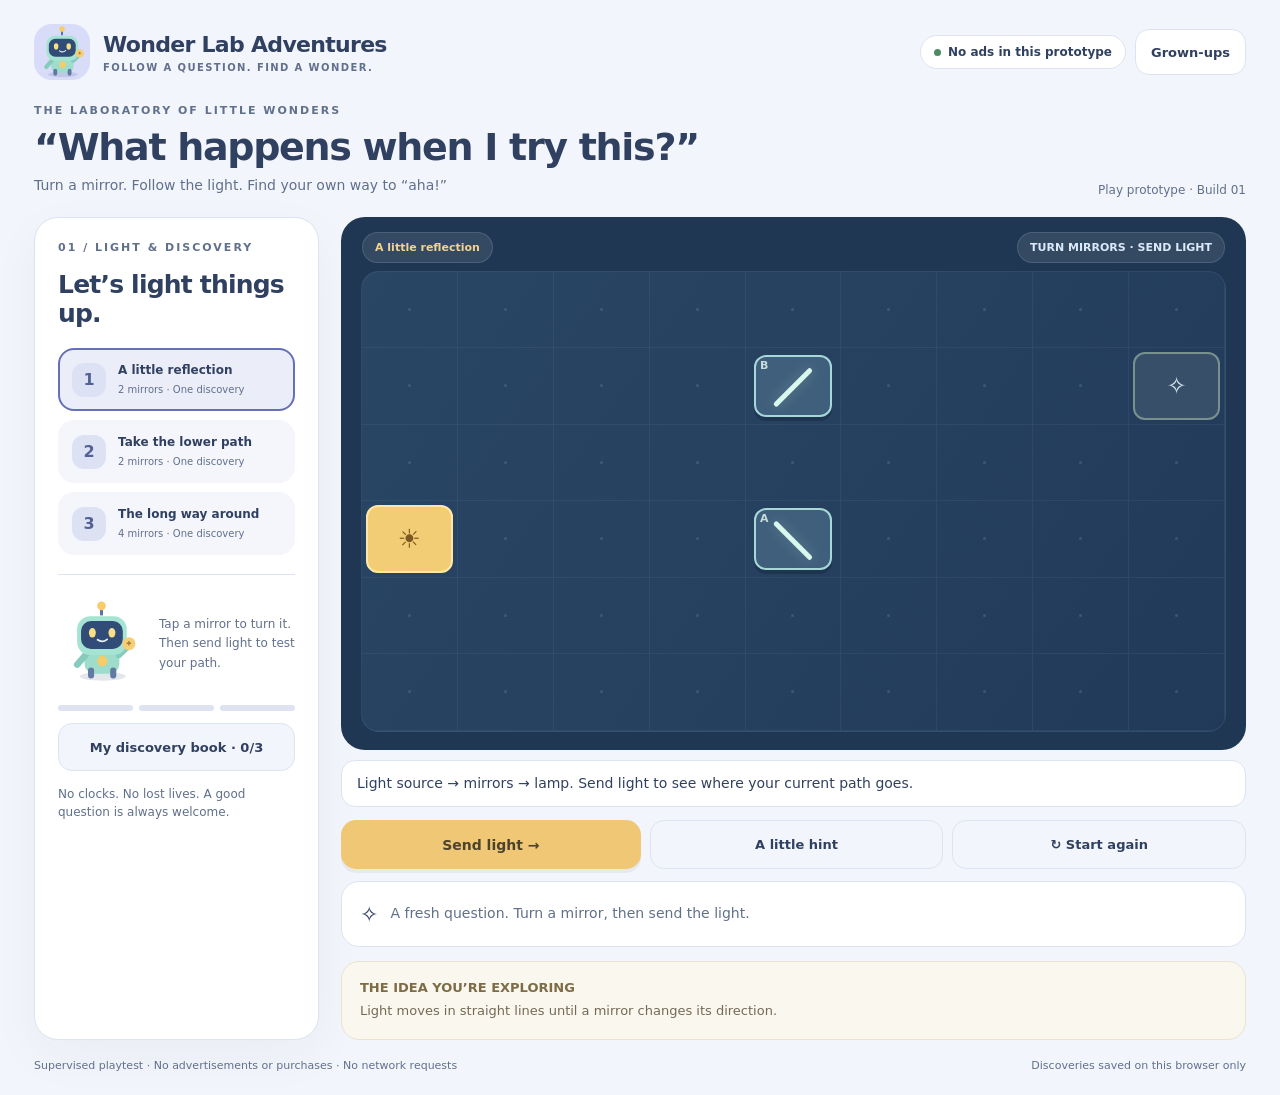
==== commit 80e86ad4: "Verify Lab puzzle solutions and repair saved discovery flow" ====
--- a/play/index.html
+++ b/play/index.html
@@ -7,7 +7,15 @@
 body{--ink:#304060;--muted:#61708B;--paper:#F3F5FC;--panel:#FFFFFF;--accent:#6570B8;--line:#DEE3F1}.lab-stage{min-height:390px;background:#203753;aspect-ratio:900/530}.lab-board{position:absolute;inset:54px 20px 18px;display:grid;grid-template-columns:repeat(9,1fr);grid-template-rows:repeat(6,1fr);border:1px solid #617B973B;border-radius:18px;overflow:hidden;background:linear-gradient(125deg,#2A4665,#223A59)}.lab-cell{border-right:1px solid #57708B35;border-bottom:1px solid #57708B35;position:relative;display:flex;align-items:center;justify-content:center;color:#d5e5ee;font-size:14px}.lab-cell::before{content:'';width:3px;height:3px;background:#66849E5C;border-radius:50%}.mirror{position:relative;z-index:4;width:82%;height:82%;min-height:36px;min-width:30px;border:2px solid #A6D8D7;border-radius:12px;background:#405F7D;color:#E0F9F5;box-shadow:0 4px 0 #172A4480;padding:0}.mirror:before{content:'';position:absolute;left:15%;width:70%;top:48%;height:5px;background:#D8F7ED;transform:rotate(-45deg);border-radius:8px;box-shadow:0 0 12px #C2F2D144}.mirror.backslash:before{transform:rotate(45deg)}.mirror::after{content:attr(data-label);position:absolute;left:4px;top:2px;font-size:9px;color:#C8DADB}.mirror.hint{outline:3px solid #F3CD76;outline-offset:2px}.mirror.hint:after{color:#FFE6AB}.ray{position:absolute;inset:54px 20px 18px;z-index:3;pointer-events:none;width:calc(100% - 40px);height:calc(100% - 72px);overflow:visible}.ray path{stroke:#FFE48E;stroke-width:5;fill:none;stroke-linecap:round;stroke-linejoin:round;filter:drop-shadow(0 0 5px #FFEAB77A);stroke-dasharray:1300;animation:beam .6s linear}@keyframes beam{from{stroke-dashoffset:1300}to{stroke-dashoffset:0}}.light-source,.light-goal{position:absolute;inset:4px;background:#384F69;z-index:5;border-radius:12px;display:grid;place-items:center;font-size:26px;border:2px solid #78918F}.light-source{background:#F3CD75;color:#7C5823;border-color:#FFE7AA}.light-goal.lit{color:#203E4F;background:#F8DA8D;box-shadow:0 0 20px #F0DB9A60}.light-goal .lamp{font-size:24px;line-height:1}.lab-step{display:flex;text-align:left;align-items:center;gap:12px;width:100%;background:#F4F6FC;padding:12px;border:2px solid transparent;border-radius:16px;margin:9px 0;min-height:63px}.lab-step.selected{border-color:var(--accent);background:#EBEDF9}.lab-step .number{width:34px;height:34px;border-radius:12px;background:#DCE1F4;display:grid;place-items:center;font-weight:800;flex-shrink:0;color:#536195}.lab-step.solved .number{background:#CBE9DC;color:#397B5F}.lab-step strong{font-size:12px;display:block;line-height:1.3}.lab-step small{font-size:10px;color:var(--muted)}.robot-note{display:flex;align-items:center;gap:14px;padding:4px 0}.robot-note svg{width:87px;height:87px;flex-shrink:0}.robot-note p{font-size:12px;line-height:1.6;color:var(--muted);margin:0}.lab-stage .stage-tag{background:#FFFFFF17;color:#DCE9FA;backdrop-filter:none;border:1px solid #879BB84A}.lab-actions .primary{background:#EFC775;color:#4D432D}.discovery{padding:20px;border-radius:18px;border:1px solid #DDE7E1;background:#EFF8F2;margin:12px 0}.discovery h3{margin-bottom:7px}.discovery p{margin:0}.lab-stage .stage-tag:first-child{color:#F1D58E}.concept{background:#F9F7EE;border:1px solid #E9E3D0;border-radius:18px;padding:18px;margin-top:14px}.concept h3{font-size:13px;color:#7D6C46;margin-bottom:6px}.concept p{font-size:13px;color:#746A56;margin:0}@media(max-width:620px){.lab-stage{aspect-ratio:900/620;min-height:290px}.lab-board{inset:47px 12px 14px}.ray{inset:47px 12px 14px;width:calc(100% - 24px);height:calc(100% - 61px)}.mirror{border-radius:7px;min-height:30px;width:89%;height:84%}.mirror:before{height:4px}.mirror:after{font-size:8px;left:2px;top:0}.light-source,.light-goal{font-size:19px;inset:2px;border-radius:7px}.light-goal .lamp{font-size:17px}.lab-stage .stage-tag{font-size:9px}.robot-note svg{height:70px;width:70px}.lab-step{width:calc(33.333% - 6px);display:inline-flex;vertical-align:top;flex-direction:column;margin-right:4px;text-align:center;min-height:115px;padding:9px 5px;gap:6px}.lab-step small{display:none}.lab-step strong{font-size:11px}}
 /* Normalize the stroke length so even the longest route renders as one complete beam. */
 .ray path{stroke-dasharray:1}@keyframes beam{from{stroke-dashoffset:1}to{stroke-dashoffset:0}}
-</style></head><body><div class="shell"><header class="topbar" id="header"></header><div class="intro"><div><div class="eyebrow">The laboratory of little wonders</div><h1 style="margin-top:8px">“What happens when I try this?”</h1><p>Turn a mirror. Follow the light. Find your own way to “aha!”</p></div><span class="badge">Play prototype · Build 01</span></div><main class="layout"><aside class="panel"><div class="eyebrow">01 / Light & discovery</div><h2>Let’s light things up.</h2><div id="puzzle-list"></div><div class="divider"></div><div class="robot-note"><div id="robot-art"></div><p id="robot-note">Hello, inventor! Tap a mirror to turn it. Then send a beam of light to the little lamp.</p></div><div class="progress" id="lab-progress"></div><button id="discoveries" class="secondary wide">My discovery book</button><p class="small" style="margin:14px 0 0">No clocks. No lost lives. A good question is always welcome.</p></aside><div class="stage-wrap"><section class="stage lab-stage" aria-label="Interactive light reflection experiment"><div class="stage-top"><span class="stage-tag" id="puzzle-title">A little reflection</span><span class="stage-tag">TAP MIRRORS TO TURN THEM</span></div><div class="lab-board" id="board"></div><svg class="ray" id="ray" viewBox="0 0 900 600" preserveAspectRatio="none" aria-hidden="true"></svg></section><div class="toolbar lab-actions"><button class="primary" id="send-light">Send light →</button><button class="secondary" id="hint">A little hint</button><button class="secondary" id="reset-puzzle">↻ Start again</button></div><div class="message" aria-live="polite"><span class="message-icon">✧</span><p id="lab-message"><strong>Let curiosity lead.</strong> Rotate the mirrors to connect the golden light to the lamp.</p></div><div class="concept"><h3>THE IDEA YOU’RE EXPLORING</h3><p id="concept">Light moves in straight lines until a mirror changes its direction.</p></div><button id="next-puzzle" class="primary wide" style="margin-top:12px" hidden>Try the next experiment →</button></div></main><footer class="footnote"><span>Supervised playtest · No advertisements or purchases · No network requests</span><span id="save-status">Discoveries saved on this browser only</span></footer></div>
+
+/* Keep the full board visible; spaced mirrors may extend over empty neighbor cells. */
+.lab-cell::before{position:absolute;pointer-events:none}
+.mirror{min-width:44px;min-height:44px}
+.mirror::after{font-size:11px;font-weight:800}
+.mirror:focus-visible{outline:3px solid #FFFFFF;outline-offset:3px}
+.path-description{font-size:14px;line-height:1.55;background:var(--panel);border:1px solid var(--line);border-radius:14px;padding:12px 15px;margin:10px 0 0;overflow-wrap:anywhere}
+@media(max-width:620px){.lab-stage{min-height:330px}.mirror::after{font-size:11px}.lab-stage .stage-top{padding:12px}.lab-stage .stage-tag{padding:7px 8px}.light-source,.light-goal{min-width:27px;min-height:27px}.lab-actions button{flex-basis:100px}}
+</style></head><body><div class="shell"><header class="topbar" id="header"></header><div class="intro"><div><div class="eyebrow">The laboratory of little wonders</div><h1 style="margin-top:8px">“What happens when I try this?”</h1><p>Turn a mirror. Follow the light. Find your own way to “aha!”</p></div><span class="badge">Play prototype · Build 01</span></div><main class="layout"><aside class="panel"><div class="eyebrow">01 / Light & discovery</div><h2>Let’s light things up.</h2><div id="puzzle-list"></div><div class="divider"></div><div class="robot-note"><div id="robot-art"></div><p id="robot-note" aria-live="polite">Hello, inventor! Tap a mirror to turn it. Then send a beam of light to the little lamp.</p></div><div class="progress" id="lab-progress"></div><button id="discoveries" class="secondary wide">My discovery book</button><p class="small" style="margin:14px 0 0">No clocks. No lost lives. A good question is always welcome.</p></aside><div class="stage-wrap"><section class="stage lab-stage" aria-label="Interactive light reflection experiment"><div class="stage-top"><span class="stage-tag" id="puzzle-title">A little reflection</span><span class="stage-tag">TURN MIRRORS · SEND LIGHT</span></div><div class="lab-board" id="board"></div><svg class="ray" id="ray" viewBox="0 0 900 600" preserveAspectRatio="none" aria-hidden="true"></svg></section><p id="path-description" class="path-description" role="status" aria-live="polite"></p><div class="toolbar lab-actions"><button class="primary" id="send-light">Send light →</button><button class="secondary" id="hint">A little hint</button><button class="secondary" id="reset-puzzle">↻ Start again</button></div><div class="message" aria-live="polite"><span class="message-icon">✧</span><p id="lab-message"><strong>Let curiosity lead.</strong> Rotate the mirrors to connect the golden light to the lamp.</p></div><div class="concept"><h3>THE IDEA YOU’RE EXPLORING</h3><p id="concept">Light moves in straight lines until a mirror changes its direction.</p></div><button id="next-puzzle" class="primary wide" style="margin-top:12px" hidden>Try the next experiment →</button></div></main><footer class="footnote"><span>Supervised playtest · No advertisements or purchases · No network requests</span><span id="save-status">Discoveries saved on this browser only</span></footer></div>
 <noscript><p>This prototype needs JavaScript enabled.</p></noscript><script>/* Shared prototype foundation. No network, analytics, advertisements or purchases. */
 (function (root, factory) {
   const api = factory(); if (typeof module === 'object' && module.exports) module.exports = api;
@@ -184,19 +192,33 @@
 root.KidsUI={modal,closeModal,toast,spark,mountHeader,parentArea};
 })(globalThis);
 
-(function(){'use strict';const C=KidsCore,A=KidsArt,U=KidsUI,$=id=>document.getElementById(id);const store=new C.LocalSave('wonder-lab-adventures',C.labDefaults,C.normalizeLab);let state=store.data;state.visits++;let result=null,hinted=-1;U.mountHeader('lab','Wonder Lab Adventures','Follow a question. Find a wonder.');$('robot-art').innerHTML=A.robot();
+(function(){'use strict';const C=KidsCore,A=KidsArt,U=KidsUI,$=id=>document.getElementById(id);const store=new C.LocalSave('wonder-lab-adventures',C.labDefaults,C.normalizeLab);let state=store.data;state.visits++;let result=null,hinted=-1;
+ const invitation='Tap a mirror to turn it. Then send light to test your path.';
+ // A saved discovery alone must not light a board that has since been changed.
+ function restoreTrace(){const trace=C.traceLight(C.PUZZLES[state.puzzle],state.orientations[state.puzzle]);result=state.solved.includes(state.puzzle)&&trace.success?trace:null;}
+ function freshFeedback(){hinted=-1;$('robot-note').textContent=invitation;$('lab-message').textContent=result?.success?'Your saved path lights the lamp. Your discovery card is in the book.':'A fresh question. Turn a mirror, then send the light.';}
+ function openPuzzle(i){state.puzzle=i;restoreTrace();freshFeedback();save();render();}
+ function describePath(){
+  if(!result)return 'Light source → mirrors → lamp. Send light to see where your current path goes.';
+  const route=['Light source',...result.touched.map(i=>'mirror '+String.fromCharCode(65+i))];
+  const [x,y]=result.path.at(-1);
+  route.push(result.success?'Lamp lit':result.loop?'repeating path — light stopped':(x<0?'left':x>8?'right':y<0?'top':'bottom')+' board edge — lamp not lit');
+  return route.join(' → ');
+ }
+ U.mountHeader('lab','Wonder Lab Adventures','Follow a question. Find a wonder.');$('robot-art').innerHTML=A.robot();
  function save(){store.save(state);$('save-status').textContent=store.warning||'Discoveries saved on this browser only';document.body.classList.toggle('reduced-motion',state.reducedMotion);}
  function render(){const p=C.PUZZLES[state.puzzle];
-  $('puzzle-list').innerHTML=C.PUZZLES.map((p,i)=>`<button class="lab-step ${state.puzzle===i?'selected':''} ${state.solved.includes(i)?'solved':''}" data-puzzle="${i}" aria-pressed="${state.puzzle===i}"><span class="number">${state.solved.includes(i)?'✓':i+1}</span><div><strong>${p.name}</strong><small>${p.mirrors.length} mirrors · One discovery</small></div></button>`).join('');document.querySelectorAll('[data-puzzle]').forEach(b=>b.onclick=()=>{state.puzzle=Number(b.dataset.puzzle);result=null;hinted=-1;save();render();$('lab-message').innerHTML='<strong>A fresh question.</strong> Tap a mirror to turn it, then send the light.';});
+  $('puzzle-list').innerHTML=C.PUZZLES.map((p,i)=>`<button class="lab-step ${state.puzzle===i?'selected':''} ${state.solved.includes(i)?'solved':''}" data-puzzle="${i}" aria-pressed="${state.puzzle===i}"><span class="number">${state.solved.includes(i)?'✓':i+1}</span><div><strong>${p.name}</strong><small>${p.mirrors.length} mirrors · One discovery</small></div></button>`).join('');document.querySelectorAll('[data-puzzle]').forEach(b=>b.onclick=()=>{openPuzzle(Number(b.dataset.puzzle));});
   $('puzzle-title').textContent=p.name;$('concept').textContent=p.concept;$('lab-progress').innerHTML=C.PUZZLES.map((_,i)=>`<span class="${state.solved.includes(i)?'done':''}"></span>`).join('');$('discoveries').textContent='My discovery book · '+state.solved.length+'/3';
   let html='';for(let y=0;y<6;y++)for(let x=0;x<9;x++){const m=p.mirrors.findIndex(v=>v[0]===x&&v[1]===y),start=x===p.start[0]&&y===p.start[1],goal=x===p.goal[0]&&y===p.goal[1];html+='<div class="lab-cell">'+(m>=0?`<button class="mirror ${state.orientations[state.puzzle][m]==='\\'?'backslash':''} ${hinted===m?'hint':''}" data-mirror="${m}" data-label="${String.fromCharCode(65+m)}" aria-label="Rotate mirror ${String.fromCharCode(65+m)}. Currently ${state.orientations[state.puzzle][m]==='/'?'sloping up right':'sloping down right'}"></button>`:start?'<div class="light-source" aria-label="Light source">☀</div>':goal?`<div class="light-goal ${result?.success?'lit':''}" aria-label="${result?.success?'Lamp is lit':'Lamp is waiting for light'}"><span class="lamp">✧</span></div>`:'')+'</div>';}$('board').innerHTML=html;
-  document.querySelectorAll('[data-mirror]').forEach(b=>b.onclick=()=>{const i=Number(b.dataset.mirror);state.orientations[state.puzzle][i]=state.orientations[state.puzzle][i]==='/'?'\\':'/';result=null;hinted=-1;save();render();const newButton=document.querySelector(`[data-mirror="${i}"]`);newButton?.focus({preventScroll:true});});
+  document.querySelectorAll('[data-mirror]').forEach(b=>b.onclick=()=>{const i=Number(b.dataset.mirror);state.orientations[state.puzzle][i]=state.orientations[state.puzzle][i]==='/'?'\\':'/';result=null;freshFeedback();$('lab-message').textContent='Mirrors changed. Send light to test this path.';save();render();const newButton=document.querySelector(`[data-mirror="${i}"]`);newButton?.focus({preventScroll:true});});
+  $('path-description').textContent=describePath();
   $('ray').innerHTML=result?`<path pathLength="1" d="${result.path.map(([x,y],i)=>(i?'L':'M')+(x*100+50)+' '+(y*100+50)).join(' ')}"/>`:'';$('next-puzzle').hidden=!result?.success||state.puzzle===2;
  }
  function hint(){const p=C.PUZZLES[state.puzzle];hinted=p.solution.findIndex((o,i)=>state.orientations[state.puzzle][i]!==o);if(hinted<0){$('robot-note').textContent='Your mirrors are lined up. Try sending the light!';}else{$('robot-note').textContent=`Take another look at mirror ${String.fromCharCode(65+hinted)}. Turn it once, then follow where the light goes.`;}render();}
  $('send-light').onclick=()=>{const i=state.puzzle,p=C.PUZZLES[i];state.attempts[i]++;result=C.traceLight(p,state.orientations[i]);if(result.success){const first=!state.solved.includes(i);if(first)state.solved.push(i);$('lab-message').innerHTML='<strong>Aha! You lit the lamp.</strong> '+p.concept;$('robot-note').textContent=state.solved.length===3?'Three lovely discoveries. You can revisit any experiment, or stop here and celebrate what you found.':'You found a path! A fresh experiment is waiting whenever you are ready.';if(first)U.spark(document.querySelector('.lab-stage'));}else{$('lab-message').innerHTML='<strong>A useful experiment!</strong> Follow the beam and try turning the mirror where it goes off course.';$('robot-note').textContent='Nothing is lost when you try. Every path gives you another clue.';if(state.attempts[i]>=2){hinted=p.solution.findIndex((o,j)=>state.orientations[i][j]!==o);if(hinted>=0)$('robot-note').textContent=`Here’s a little help: try turning mirror ${String.fromCharCode(65+hinted)}. Your hints stay on this browser.`;}}save();render();};
- $('hint').onclick=hint;$('reset-puzzle').onclick=()=>{state.orientations[state.puzzle]=C.PUZZLES[state.puzzle].initial.slice();state.attempts[state.puzzle]=0;result=null;hinted=-1;save();render();$('lab-message').textContent='A fresh start. Your discovery cards are still safe.';};$('next-puzzle').onclick=()=>{state.puzzle=Math.min(2,state.puzzle+1);result=null;hinted=-1;save();render();$('lab-message').textContent='A new path to discover. You can take your time.';};
+ $('hint').onclick=hint;$('reset-puzzle').onclick=()=>{state.orientations[state.puzzle]=C.PUZZLES[state.puzzle].initial.slice();state.attempts[state.puzzle]=0;result=null;freshFeedback();save();render();$('lab-message').textContent='A fresh start. Your discovery cards are still safe.';};$('next-puzzle').onclick=()=>{openPuzzle(Math.min(2,state.puzzle+1));};
  $('discoveries').onclick=()=>U.modal(`<span class="eyebrow">My discovery book</span><h2 style="margin-top:10px">Small experiments. Big ideas.</h2>${state.solved.length?state.solved.map(i=>`<div class="discovery"><h3>✦ ${C.PUZZLES[i].name}</h3><p>${C.PUZZLES[i].concept}</p></div>`).join(''):'<p>Light a lamp to add your first discovery card.</p>'}<p class="small">This prototype explores idealized 2D mirror reflection. It is not a complete science curriculum or an independently validated learning assessment.</p>`);
- $('parents').onclick=()=>U.parentArea(store,[{value:state.solved.length,label:'Experiments solved'},{value:state.visits,label:'Browser visits'}],()=>location.reload(),()=>{state.reducedMotion=!state.reducedMotion;save();});save();render();
+ $('parents').onclick=()=>U.parentArea(store,[{value:state.solved.length,label:'Experiments solved'},{value:state.visits,label:'Browser visits'}],()=>location.reload(),()=>{state.reducedMotion=!state.reducedMotion;save();});restoreTrace();freshFeedback();save();render();
 })();
 </script></body></html>
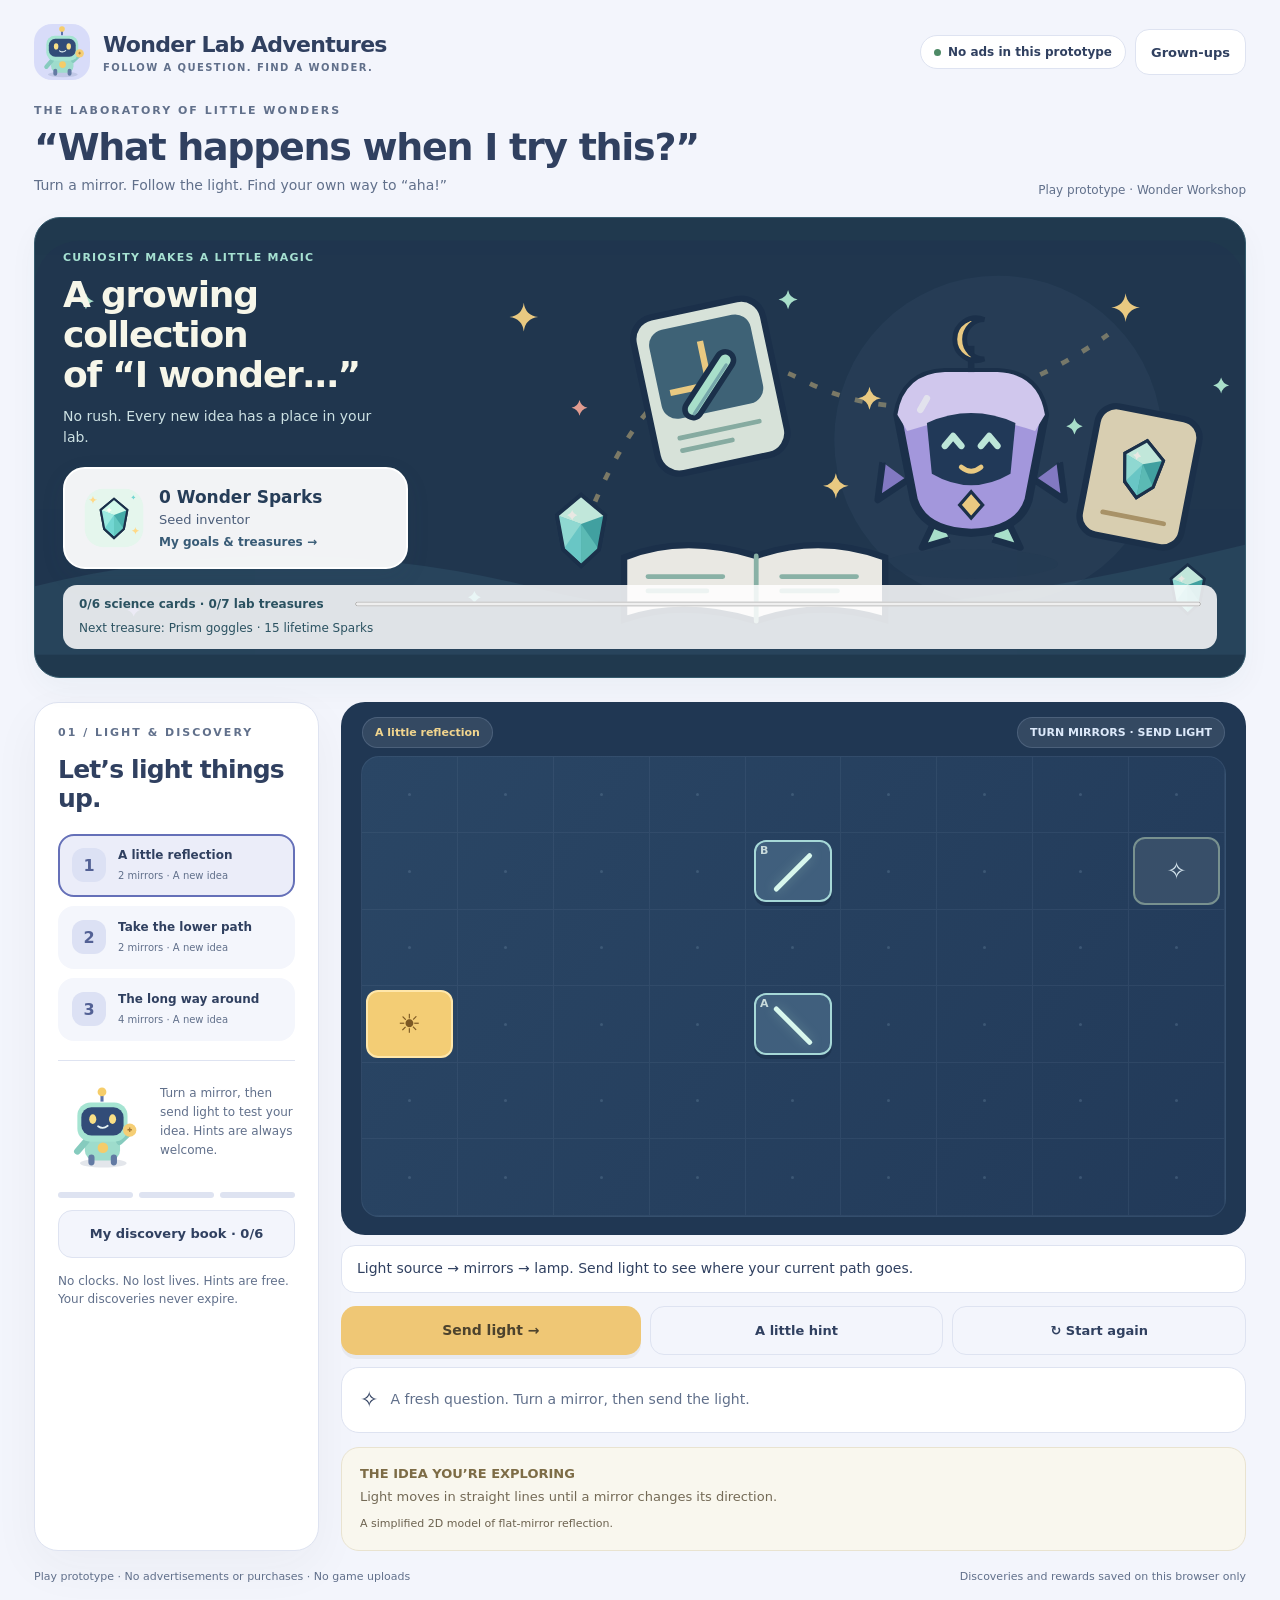
==== commit 85f0cd7b: "Add local Wonder Sparks progression and original reward artwork" ====
--- a/play/index.html
+++ b/play/index.html
@@ -15,7 +15,57 @@
 .mirror:focus-visible{outline:3px solid #FFFFFF;outline-offset:3px}
 .path-description{font-size:14px;line-height:1.55;background:var(--panel);border:1px solid var(--line);border-radius:14px;padding:12px 15px;margin:10px 0 0;overflow-wrap:anywhere}
 @media(max-width:620px){.lab-stage{min-height:330px}.mirror::after{font-size:11px}.lab-stage .stage-top{padding:12px}.lab-stage .stage-tag{padding:7px 8px}.light-source,.light-goal{min-width:27px;min-height:27px}.lab-actions button{flex-basis:100px}}
-</style></head><body><div class="shell"><header class="topbar" id="header"></header><div class="intro"><div><div class="eyebrow">The laboratory of little wonders</div><h1 style="margin-top:8px">“What happens when I try this?”</h1><p>Turn a mirror. Follow the light. Find your own way to “aha!”</p></div><span class="badge">Play prototype · Build 01</span></div><main class="layout"><aside class="panel"><div class="eyebrow">01 / Light & discovery</div><h2>Let’s light things up.</h2><div id="puzzle-list"></div><div class="divider"></div><div class="robot-note"><div id="robot-art"></div><p id="robot-note" aria-live="polite">Hello, inventor! Tap a mirror to turn it. Then send a beam of light to the little lamp.</p></div><div class="progress" id="lab-progress"></div><button id="discoveries" class="secondary wide">My discovery book</button><p class="small" style="margin:14px 0 0">No clocks. No lost lives. A good question is always welcome.</p></aside><div class="stage-wrap"><section class="stage lab-stage" aria-label="Interactive light reflection experiment"><div class="stage-top"><span class="stage-tag" id="puzzle-title">A little reflection</span><span class="stage-tag">TURN MIRRORS · SEND LIGHT</span></div><div class="lab-board" id="board"></div><svg class="ray" id="ray" viewBox="0 0 900 600" preserveAspectRatio="none" aria-hidden="true"></svg></section><p id="path-description" class="path-description" role="status" aria-live="polite"></p><div class="toolbar lab-actions"><button class="primary" id="send-light">Send light →</button><button class="secondary" id="hint">A little hint</button><button class="secondary" id="reset-puzzle">↻ Start again</button></div><div class="message" aria-live="polite"><span class="message-icon">✧</span><p id="lab-message"><strong>Let curiosity lead.</strong> Rotate the mirrors to connect the golden light to the lamp.</p></div><div class="concept"><h3>THE IDEA YOU’RE EXPLORING</h3><p id="concept">Light moves in straight lines until a mirror changes its direction.</p></div><button id="next-puzzle" class="primary wide" style="margin-top:12px" hidden>Try the next experiment →</button></div></main><footer class="footnote"><span>Supervised playtest · No advertisements or purchases · No network requests</span><span id="save-status">Discoveries saved on this browser only</span></footer></div>
+
+/* The Wonder Workshop: original illustrated rewards, always available at your pace. */
+.reward-art{display:block;line-height:0;min-width:0}.reward-art>svg{display:block;width:100%;height:auto;max-height:100%}
+.wonder-banner{position:relative;isolation:isolate;overflow:hidden;border:1px solid #b9d8d9;border-radius:26px;background:linear-gradient(115deg,#e1f2eb 5%,#edf4f7 58%,#d9e6ee);display:grid;grid-template-columns:1fr 290px;gap:16px;padding:28px;margin-bottom:24px;box-shadow:0 12px 30px #2440530a}
+#banner-art{position:absolute;inset:0 0 0 26%;z-index:-1;opacity:.88;pointer-events:none}#banner-art .reward-art,#banner-art svg{width:100%;height:100%;object-fit:cover}
+.banner-copy{max-width:380px}.banner-copy .eyebrow{color:#3c6769;letter-spacing:1.2px}.banner-copy h2{font-size:clamp(26px,3vw,36px);line-height:1.12;letter-spacing:-1.2px;margin:10px 0;color:#213d50}.banner-copy p{font-size:14px;max-width:310px;color:#426174;margin:0}
+.spark-purse{align-self:start;display:flex;gap:12px;text-align:left;align-items:center;padding:16px;background:#fffffff0;border:2px solid #ffffff;border-radius:22px;box-shadow:0 8px 24px #294b6417;min-height:110px;color:#263d58}.spark-purse:hover{border-color:#85b9be}.spark-purse:focus-visible{outline-offset:3px}.spark-purse>#spark-icon{width:66px;flex-shrink:0}.spark-purse strong{font-size:17px;display:block;line-height:1.35}.spark-purse #tier-name{display:block;font-size:13px;margin:4px 0;color:#4b5d79}.spark-purse small{font-size:12px;font-weight:800;color:#385b76}
+.banner-progress{grid-column:1/-1;display:grid;grid-template-columns:260px 1fr;align-items:center;gap:8px 16px;font-size:12px;color:#2b5261;font-weight:700;background:#ffffffd9;border-radius:14px;padding:12px 16px}.banner-progress progress{width:100%;height:10px;accent-color:#3a8c86}.banner-progress #next-wonder{grid-column:1/-1;font-size:12px;line-height:1.5;font-weight:500}
+#robot-art{position:relative;width:88px;flex-shrink:0;min-height:80px}#robot-art>svg{width:100%;height:auto}.robot-note{align-items:flex-start}.robot-accessory{position:absolute;pointer-events:none}.robot-accessory.goggles{left:12%;top:26%;width:76%}.robot-accessory.badge-orbit{right:-5%;bottom:-2%;width:48%}.robot-accessory>svg{width:100%;height:auto}#robot-art[data-companion="nova"][data-cosmetic="bot-mint"]>svg{filter:hue-rotate(35deg)}#robot-art[data-companion="nova"][data-cosmetic="bot-plum"]>svg{filter:hue-rotate(115deg)}
+.model-note{font-size:11px!important;margin-top:8px!important;color:#6c624f!important}
+.reward-notice{background:linear-gradient(115deg,#fff6d6,#e7f5ee);border:2px solid #d8c175;border-radius:22px;padding:18px;margin-top:14px}.reward-celebration{display:flex;align-items:center;gap:18px}.reward-celebration>.reward-art{width:110px;flex-shrink:0}.reward-celebration h3{font-size:23px;margin:5px 0;color:#394c61}.reward-celebration p{font-size:14px;margin:0 0 12px;color:#465f6b}.reward-celebration .eyebrow{color:#685b2d;letter-spacing:1px}.reward-celebration button{font-size:12px;min-height:44px;background:#fffdf3}
+.wonder-modal{max-width:1020px;padding:28px;background:#f8fafb}.wonder-modal h2{font-size:30px;line-height:1.15;color:#273d58}.wonder-modal h3{font-size:18px;letter-spacing:-.3px;color:#30465f}.wonder-modal p{line-height:1.6}.wonder-modal .eyebrow{font-size:10px;letter-spacing:1.3px}.wonder-modal button{min-height:44px}.wonder-modal button:disabled{opacity:1;background:#e8edf1;color:#596475;border-color:#cbd5dc}.wonder-modal .modal-close{position:sticky;top:0;z-index:3;background:#e8edf3;border:1px solid #cbd5dc}
+.hub-heading{display:flex;align-items:center;gap:18px;clear:none;padding:6px 44px 14px 0}.hub-heading>.reward-art{width:90px;flex-shrink:0}.hub-heading h2{margin:8px 0}.hub-heading p{margin-bottom:0}.hub-columns{display:grid;grid-template-columns:1.15fr 1fr;gap:20px;margin:12px 0 26px}.mission-board,.reward-rules{border:1px solid #d5e3e4;border-radius:22px;background:#fff;padding:20px}.reward-rules{background:#eaf3ef}.mission-list{padding:0;margin:0;list-style:none}.mission-list li{display:flex;gap:12px;border-top:1px solid #e1e8ed;padding:13px 0}.mission-list li:last-child{padding-bottom:0}.mission-list strong{font-size:14px}.mission-list p{font-size:12px;margin:4px 0!important;line-height:1.45!important}.goal-mark{flex-shrink:0;display:grid;place-items:center;height:29px;width:29px;border-radius:50%;background:#edf1f8;color:#536384;font-weight:800}.goal-done .goal-mark{background:#c5eadc;color:#28634e}.goal-status{font-size:11px;color:#496078;font-weight:800}.reward-rules dl{display:grid;grid-template-columns:1fr auto;gap:12px 15px;font-size:13px;line-height:1.5}.reward-rules dd{font-weight:800;margin:0;color:#23685d}.reward-rules .small{font-size:12px}
+.collection-heading{display:flex;justify-content:space-between;gap:16px;align-items:center}.collection-heading>span{font-size:12px;color:#51677c}.treasure-grid{display:grid;grid-template-columns:repeat(3,minmax(0,1fr));gap:14px}.treasure{padding:15px;border:1px solid #cfdee5;border-radius:21px;background:#fff;display:flex;flex-direction:column;min-width:0;box-shadow:0 5px 0 #e7edf2}.treasure.earned{border-color:#82bba8;background:#f4fbf7}.treasure>.reward-art{height:145px;display:grid;place-items:center;margin-bottom:12px;background:linear-gradient(145deg,#e7f1f0,#eef0f9);border-radius:14px;overflow:hidden}.treasure>.reward-art>svg{width:100%;height:100%;object-fit:contain}.treasure h3{margin:8px 0}.treasure p{font-size:12px;margin-bottom:8px}.treasure .reward-requirement{font-weight:700;color:#52617d;margin-top:auto}.treasure .secondary{font-size:12px;padding:10px}.treasure [aria-pressed="true"]{background:#2e6c5b;color:#fff;border-color:#2e6c5b}.classic-options{display:flex;flex-wrap:wrap;align-items:center;gap:8px;margin:22px 0;font-size:12px}.classic-options span{width:100%}.classic-options button{font-size:12px}.classic-options [aria-pressed="true"]{border-color:#637c9c;background:#e0eaf4}
+.collection-preview{margin-top:24px;padding-top:22px;border-top:1px solid #d5e0e5}.card-preview-grid{display:grid;grid-template-columns:repeat(3,minmax(0,1fr));gap:12px;margin-bottom:18px}.card-preview{border:1px solid #d6e3e8;border-radius:15px;overflow:hidden;background:white}.card-preview .reward-art{height:95px}.card-preview svg{height:100%;width:100%;object-fit:cover}.card-preview strong,.card-preview>span:not(.reward-art){display:block;padding:0 12px;font-size:12px;line-height:1.5}.card-preview strong{padding-top:10px}.card-preview>span:not(.reward-art){padding-bottom:12px;color:#52667b}
+.card-collection{display:grid;grid-template-columns:repeat(2,minmax(0,1fr));gap:18px;margin:20px 0}.science-card{padding:16px;border:1px solid #cfdbdf;border-radius:22px;background:#fff;display:flex;flex-direction:column;min-width:0}.science-card.discovery{margin:0;background:#f0f7f3;border:1px solid #a2c9bc}.science-card>.reward-art{height:170px;background:#e5eef3;border-radius:14px;overflow:hidden;margin-bottom:14px}.science-card>.reward-art>svg{height:100%;width:100%;object-fit:cover}.science-card h3{font-size:19px;margin:9px 0}.science-card p{font-size:14px;margin:0 0 16px}.science-card button,.collection-lock{margin-top:auto}.science-card button{font-size:12px}.collection-lock{font-size:12px;line-height:1.5;background:#edf1f5;border-radius:12px;padding:12px;color:#52637c}#book-feedback:not(:empty),#equip-feedback:not(:empty){background:#dcefe5;border:1px solid #a8c9b7;border-radius:14px;padding:12px;font-weight:700;font-size:13px}
+body[data-theme="moonlit"]{--paper:#ebedf9;--panel:#fafaff;--accent:#6654a0;--line:#d3d7ed}body[data-theme="moonlit"] .lab-stage{background:#252c57}body[data-theme="moonlit"] .lab-board{background:radial-gradient(ellipse at top,#414578,#252d56)}
+body[data-theme="greenhouse"]{--paper:#edf7f1;--panel:#fbfffc;--accent:#397a67;--line:#cde3d6}body[data-theme="greenhouse"] .lab-stage{background:#1d4949}body[data-theme="greenhouse"] .lab-board{background:linear-gradient(125deg,#315c56,#224947)}body[data-theme="greenhouse"] .mirror{background:#3d6a62}
+@media(max-width:850px){.wonder-banner{grid-template-columns:1fr 250px;padding:22px}.banner-copy h2{font-size:29px}.banner-copy p{max-width:230px}.spark-purse{padding:13px}.spark-purse strong{font-size:15px}.spark-purse>#spark-icon{width:48px}.banner-progress{grid-template-columns:1fr}.banner-progress #next-wonder{grid-column:auto}.treasure-grid{grid-template-columns:repeat(2,minmax(0,1fr))}}
+@media(max-width:620px){.wonder-banner{display:flex;flex-direction:column;padding:20px;gap:16px;border-radius:22px;margin-bottom:18px}#banner-art{inset:0 -20% 35% 20%;opacity:.48}.banner-copy{max-width:100%}.banner-copy h2{font-size:28px;max-width:240px}.banner-copy p{font-size:13px;max-width:240px}.banner-copy .eyebrow{font-size:9px}.spark-purse{width:100%;min-height:90px;background:#fffffff2}.spark-purse strong{font-size:17px}.spark-purse>#spark-icon{width:52px}.banner-progress{display:grid;font-size:11px;padding:12px}.banner-progress #next-wonder{font-size:11px}#robot-art{width:70px}.reward-celebration{gap:10px;align-items:flex-start}.reward-celebration>.reward-art{width:65px}.reward-notice{padding:14px}.reward-celebration h3{font-size:19px}.reward-celebration p{font-size:12px}.reward-celebration .secondary{padding:8px;font-size:11px}.wonder-modal{padding:18px;max-height:94vh}.wonder-modal h2{font-size:25px}.hub-heading{gap:10px;padding-right:26px}.hub-heading>.reward-art{width:50px}.hub-heading p{font-size:12px}.hub-columns{grid-template-columns:1fr;gap:14px}.mission-board,.reward-rules{padding:16px}.collection-heading{display:block}.collection-heading h3{margin-bottom:6px}.collection-heading>span{display:block;margin-bottom:12px}.treasure-grid{gap:10px}.treasure{padding:10px;border-radius:17px}.treasure>.reward-art{height:105px}.treasure h3{font-size:15px}.treasure p{font-size:11px;line-height:1.5}.treasure .eyebrow{font-size:8px}.treasure .secondary{font-size:11px;padding:8px;line-height:1.3}.card-preview-grid{grid-template-columns:repeat(2,minmax(0,1fr));gap:9px}.card-preview strong,.card-preview>span:not(.reward-art){font-size:11px;padding-left:8px;padding-right:8px}.card-preview .reward-art{height:85px}.card-collection{grid-template-columns:1fr;gap:14px}.science-card>.reward-art{height:175px}.science-card h3{font-size:20px}.science-card p{font-size:14px}.classic-options button{flex:1}}
+
+/* Keep heading contrast independent of the illustration beneath it. */
+.wonder-banner{background:#20394e;grid-template-columns:1fr 1fr;border-color:#355b6d}
+#banner-art{inset:0;opacity:.9}.banner-copy{grid-column:1}.banner-copy h2{color:#f6f6e9}.banner-copy .eyebrow{color:#a6e1d2}.banner-copy p{color:#cce1e3}.spark-purse{grid-column:1;max-width:345px;margin-top:2px;min-height:92px}.banner-progress{position:relative;z-index:1}
+@media(max-width:620px){#banner-art{inset:0;opacity:.22}.banner-copy p{color:#e0eeed}.spark-purse{max-width:none}.banner-copy .eyebrow{color:#bcf1e1}}
+
+/* On phones, put the experiment ahead of decorative banner copy. */
+@media(max-width:620px){.wonder-banner{padding:14px 16px;gap:10px}.banner-copy h2,.banner-copy p{display:none}.banner-copy .eyebrow{font-size:9px}.spark-purse{min-height:76px;padding:10px 13px}.spark-purse>#spark-icon{width:45px}.spark-purse strong{font-size:16px}.spark-purse #tier-name{margin:2px 0;font-size:12px}.spark-purse small{font-size:11px}.banner-progress{padding:8px 12px;gap:4px}.banner-progress progress{height:6px}}
+</style></head><body><div class="shell">
+  <header class="topbar" id="header"></header>
+  <div class="intro"><div><div class="eyebrow">The laboratory of little wonders</div><h1 style="margin-top:8px">“What happens when I try this?”</h1><p>Turn a mirror. Follow the light. Find your own way to “aha!”</p></div><span class="badge">Play prototype · Wonder Workshop</span></div>
+  <section class="wonder-banner" aria-label="Your Wonder Workshop progress">
+    <div id="banner-art" aria-hidden="true"></div>
+    <div class="banner-copy"><span class="eyebrow">Curiosity makes a little magic</span><h2>A growing collection<br>of “I wonder…”</h2><p>No rush. Every new idea has a place in your lab.</p></div>
+    <button id="open-goals" class="spark-purse"><span id="spark-icon" aria-hidden="true"></span><span><strong><span id="spark-count">0</span> Wonder Sparks</strong><span id="tier-name">Curious Inventor</span><small>My goals & treasures →</small></span></button>
+    <div class="banner-progress"><span id="collection-count">0/6 science cards · 0/7 lab treasures</span><progress id="spark-meter" value="0" max="40" aria-label="Lifetime Sparks toward your next inventor tier"></progress><span id="next-wonder"></span></div>
+  </section>
+  <main class="layout">
+    <aside class="panel"><div class="eyebrow">01 / Light & discovery</div><h2>Let’s light things up.</h2><div id="puzzle-list"></div><div class="divider"></div><div class="robot-note"><div id="robot-art" role="img"></div><p id="robot-note" aria-live="polite"></p></div><div class="progress" id="lab-progress"></div><button id="discoveries" class="secondary wide">My discovery book</button><p class="small" style="margin:14px 0 0">No clocks. No lost lives. Hints are free. Your discoveries never expire.</p></aside>
+    <div class="stage-wrap">
+      <section class="stage lab-stage" aria-label="Interactive light reflection experiment"><div class="stage-top"><span class="stage-tag" id="puzzle-title">A little reflection</span><span class="stage-tag">TURN MIRRORS · SEND LIGHT</span></div><div class="lab-board" id="board"></div><svg class="ray" id="ray" viewBox="0 0 900 600" preserveAspectRatio="none" aria-hidden="true"></svg></section>
+      <p id="path-description" class="path-description" role="status" aria-live="polite"></p>
+      <div class="toolbar lab-actions"><button class="primary" id="send-light">Send light →</button><button class="secondary" id="hint">A little hint</button><button class="secondary" id="reset-puzzle">↻ Start again</button></div>
+      <div class="message" aria-live="polite"><span class="message-icon">✧</span><p id="lab-message"></p></div>
+      <section id="reward-notice" class="reward-notice" role="status" aria-live="polite" hidden></section>
+      <div class="concept"><h3>THE IDEA YOU’RE EXPLORING</h3><p id="concept"></p><p class="model-note">A simplified 2D model of flat-mirror reflection.</p></div>
+      <button id="next-puzzle" class="primary wide" style="margin-top:12px" hidden>Try the next experiment →</button>
+    </div>
+  </main>
+  <footer class="footnote"><span>Play prototype · No advertisements or purchases · No game uploads</span><span id="save-status">Discoveries saved on this browser only</span></footer>
+</div>
 <noscript><p>This prototype needs JavaScript enabled.</p></noscript><script>/* Shared prototype foundation. No network, analytics, advertisements or purchases. */
 (function (root, factory) {
   const api = factory(); if (typeof module === 'object' && module.exports) module.exports = api;
@@ -192,33 +242,412 @@
 root.KidsUI={modal,closeModal,toast,spark,mountHeader,parentArea};
 })(globalThis);
 
-(function(){'use strict';const C=KidsCore,A=KidsArt,U=KidsUI,$=id=>document.getElementById(id);const store=new C.LocalSave('wonder-lab-adventures',C.labDefaults,C.normalizeLab);let state=store.data;state.visits++;let result=null,hinted=-1;
- const invitation='Tap a mirror to turn it. Then send light to test your path.';
- // A saved discovery alone must not light a board that has since been changed.
- function restoreTrace(){const trace=C.traceLight(C.PUZZLES[state.puzzle],state.orientations[state.puzzle]);result=state.solved.includes(state.puzzle)&&trace.success?trace:null;}
- function freshFeedback(){hinted=-1;$('robot-note').textContent=invitation;$('lab-message').textContent=result?.success?'Your saved path lights the lamp. Your discovery card is in the book.':'A fresh question. Turn a mirror, then send the light.';}
- function openPuzzle(i){state.puzzle=i;restoreTrace();freshFeedback();save();render();}
- function describePath(){
-  if(!result)return 'Light source → mirrors → lamp. Send light to see where your current path goes.';
-  const route=['Light source',...result.touched.map(i=>'mirror '+String.fromCharCode(65+i))];
-  const [x,y]=result.path.at(-1);
-  route.push(result.success?'Lamp lit':result.loop?'repeating path — light stopped':(x<0?'left':x>8?'right':y<0?'top':'bottom')+' board edge — lamp not lit');
-  return route.join(' → ');
- }
- U.mountHeader('lab','Wonder Lab Adventures','Follow a question. Find a wonder.');$('robot-art').innerHTML=A.robot();
- function save(){store.save(state);$('save-status').textContent=store.warning||'Discoveries saved on this browser only';document.body.classList.toggle('reduced-motion',state.reducedMotion);}
- function render(){const p=C.PUZZLES[state.puzzle];
-  $('puzzle-list').innerHTML=C.PUZZLES.map((p,i)=>`<button class="lab-step ${state.puzzle===i?'selected':''} ${state.solved.includes(i)?'solved':''}" data-puzzle="${i}" aria-pressed="${state.puzzle===i}"><span class="number">${state.solved.includes(i)?'✓':i+1}</span><div><strong>${p.name}</strong><small>${p.mirrors.length} mirrors · One discovery</small></div></button>`).join('');document.querySelectorAll('[data-puzzle]').forEach(b=>b.onclick=()=>{openPuzzle(Number(b.dataset.puzzle));});
-  $('puzzle-title').textContent=p.name;$('concept').textContent=p.concept;$('lab-progress').innerHTML=C.PUZZLES.map((_,i)=>`<span class="${state.solved.includes(i)?'done':''}"></span>`).join('');$('discoveries').textContent='My discovery book · '+state.solved.length+'/3';
-  let html='';for(let y=0;y<6;y++)for(let x=0;x<9;x++){const m=p.mirrors.findIndex(v=>v[0]===x&&v[1]===y),start=x===p.start[0]&&y===p.start[1],goal=x===p.goal[0]&&y===p.goal[1];html+='<div class="lab-cell">'+(m>=0?`<button class="mirror ${state.orientations[state.puzzle][m]==='\\'?'backslash':''} ${hinted===m?'hint':''}" data-mirror="${m}" data-label="${String.fromCharCode(65+m)}" aria-label="Rotate mirror ${String.fromCharCode(65+m)}. Currently ${state.orientations[state.puzzle][m]==='/'?'sloping up right':'sloping down right'}"></button>`:start?'<div class="light-source" aria-label="Light source">☀</div>':goal?`<div class="light-goal ${result?.success?'lit':''}" aria-label="${result?.success?'Lamp is lit':'Lamp is waiting for light'}"><span class="lamp">✧</span></div>`:'')+'</div>';}$('board').innerHTML=html;
-  document.querySelectorAll('[data-mirror]').forEach(b=>b.onclick=()=>{const i=Number(b.dataset.mirror);state.orientations[state.puzzle][i]=state.orientations[state.puzzle][i]==='/'?'\\':'/';result=null;freshFeedback();$('lab-message').textContent='Mirrors changed. Send light to test this path.';save();render();const newButton=document.querySelector(`[data-mirror="${i}"]`);newButton?.focus({preventScroll:true});});
-  $('path-description').textContent=describePath();
-  $('ray').innerHTML=result?`<path pathLength="1" d="${result.path.map(([x,y],i)=>(i?'L':'M')+(x*100+50)+' '+(y*100+50)).join(' ')}"/>`:'';$('next-puzzle').hidden=!result?.success||state.puzzle===2;
- }
- function hint(){const p=C.PUZZLES[state.puzzle];hinted=p.solution.findIndex((o,i)=>state.orientations[state.puzzle][i]!==o);if(hinted<0){$('robot-note').textContent='Your mirrors are lined up. Try sending the light!';}else{$('robot-note').textContent=`Take another look at mirror ${String.fromCharCode(65+hinted)}. Turn it once, then follow where the light goes.`;}render();}
- $('send-light').onclick=()=>{const i=state.puzzle,p=C.PUZZLES[i];state.attempts[i]++;result=C.traceLight(p,state.orientations[i]);if(result.success){const first=!state.solved.includes(i);if(first)state.solved.push(i);$('lab-message').innerHTML='<strong>Aha! You lit the lamp.</strong> '+p.concept;$('robot-note').textContent=state.solved.length===3?'Three lovely discoveries. You can revisit any experiment, or stop here and celebrate what you found.':'You found a path! A fresh experiment is waiting whenever you are ready.';if(first)U.spark(document.querySelector('.lab-stage'));}else{$('lab-message').innerHTML='<strong>A useful experiment!</strong> Follow the beam and try turning the mirror where it goes off course.';$('robot-note').textContent='Nothing is lost when you try. Every path gives you another clue.';if(state.attempts[i]>=2){hinted=p.solution.findIndex((o,j)=>state.orientations[i][j]!==o);if(hinted>=0)$('robot-note').textContent=`Here’s a little help: try turning mirror ${String.fromCharCode(65+hinted)}. Your hints stay on this browser.`;}}save();render();};
- $('hint').onclick=hint;$('reset-puzzle').onclick=()=>{state.orientations[state.puzzle]=C.PUZZLES[state.puzzle].initial.slice();state.attempts[state.puzzle]=0;result=null;freshFeedback();save();render();$('lab-message').textContent='A fresh start. Your discovery cards are still safe.';};$('next-puzzle').onclick=()=>{openPuzzle(Math.min(2,state.puzzle+1));};
- $('discoveries').onclick=()=>U.modal(`<span class="eyebrow">My discovery book</span><h2 style="margin-top:10px">Small experiments. Big ideas.</h2>${state.solved.length?state.solved.map(i=>`<div class="discovery"><h3>✦ ${C.PUZZLES[i].name}</h3><p>${C.PUZZLES[i].concept}</p></div>`).join(''):'<p>Light a lamp to add your first discovery card.</p>'}<p class="small">This prototype explores idealized 2D mirror reflection. It is not a complete science curriculum or an independently validated learning assessment.</p>`);
- $('parents').onclick=()=>U.parentArea(store,[{value:state.solved.length,label:'Experiments solved'},{value:state.visits,label:'Browser visits'}],()=>location.reload(),()=>{state.reducedMotion=!state.reducedMotion;save();});restoreTrace();freshFeedback();save();render();
+globalThis.WonderRewardArt={"angle": "<svg xmlns=\"http://www.w3.org/2000/svg\" viewBox=\"0 0 240 160\" role=\"img\">\n  <title>An equal-angle bounce</title>\n  <desc>A horizontal flat mirror reflects one ray symmetrically. Equal angle arcs lie between each ray and the dotted line perpendicular to the mirror, not between the rays and its surface.</desc>\n  <rect width=\"240\" height=\"160\" rx=\"22\" fill=\"#223A5A\"/><path d=\"M0 134Q70 95 132 128T240 121V160H0Z\" fill=\"#2D4B67\"/><g fill=\"#FFFFFF\" opacity=\".16\"><circle cx=\"20\" cy=\"37\" r=\"1.5\"/><circle cx=\"43\" cy=\"130\" r=\"1.5\"/><circle cx=\"71\" cy=\"24\" r=\"1.5\"/><circle cx=\"106\" cy=\"139\" r=\"1.5\"/><circle cx=\"154\" cy=\"22\" r=\"1.5\"/><circle cx=\"181\" cy=\"141\" r=\"1.5\"/><circle cx=\"219\" cy=\"72\" r=\"1.5\"/><circle cx=\"214\" cy=\"25\" r=\"1.5\"/></g><path d=\"M31 127H209\" stroke=\"#1B304A\" stroke-width=\"16\" stroke-linecap=\"round\"/><path d=\"M31 123H209\" stroke=\"#B7F1D8\" stroke-width=\"7\" stroke-linecap=\"round\"/><path d=\"M120 122V24\" stroke=\"#B7CEDA\" stroke-width=\"2.5\" stroke-dasharray=\"5 6\"/><path d=\"M49 39L120 122L191 39\" fill=\"none\" stroke=\"#FFD987\" stroke-width=\"13\" opacity=\".12\" stroke-linecap=\"round\" stroke-linejoin=\"round\"/><path d=\"M49 39L120 122L191 39\" fill=\"none\" stroke=\"#FFD987\" stroke-width=\"4\" stroke-linecap=\"round\" stroke-linejoin=\"round\"/><path d=\"M74 61L81 73L69 68M159 73L166 61L168 73\" fill=\"none\" stroke=\"#FFF5CE\" stroke-width=\"3\" stroke-linejoin=\"round\"/><path d=\"M120 90A32 32 0 0 0 99.2 97.7M120 90A32 32 0 0 1 140.8 97.7\" fill=\"none\" stroke=\"#F6A798\" stroke-width=\"3.5\" stroke-linecap=\"round\"/><path d=\"M35 82 Q36 87 41 88 Q36 89 35 94 Q34 89 29 88 Q34 87 35 82Z\" fill=\"#FFD987\"/><path d=\"M208 85 Q209 90 214 91 Q209 92 208 97 Q207 92 202 91 Q207 90 208 85Z\" fill=\"#B7F1D8\"/><path d=\"M47 137L39 145M71 137L63 145M95 137L87 145M119 137L111 145M143 137L135 145M167 137L159 145M191 137L183 145\" stroke=\"#6E8EA1\" stroke-width=\"2\"/>\n</svg>\n", "badge-orbit": "<svg xmlns=\"http://www.w3.org/2000/svg\" viewBox=\"0 0 180 180\" role=\"img\">\n  <title>Orbit Maker badge</title>\n  <desc>A scalloped navy and gold science badge with an original mint orbit emblem and coral ribbons.</desc>\n  <path d=\"M54 107L41 157L65 146L82 162L92 112M126 107L139 157L115 146L98 162L88 112\" fill=\"#F6A798\" stroke=\"#1B304A\" stroke-width=\"4\" stroke-linejoin=\"round\"/><path d=\"M90 18L104 27L121 27L130 42L145 51L145 68L154 82L145 97L145 114L130 123L121 138L104 138L90 147L76 138L59 138L50 123L35 114L35 97L26 82L35 68L35 51L50 42L59 27L76 27Z\" fill=\"#FFD987\" stroke=\"#1B304A\" stroke-width=\"4\"/><circle cx=\"90\" cy=\"83\" r=\"44\" fill=\"#223A5A\"/><g fill=\"none\" stroke=\"#B7F1D8\" stroke-width=\"3\"><ellipse cx=\"90\" cy=\"83\" rx=\"33\" ry=\"12\" transform=\"rotate(-34 90 83)\"/><ellipse cx=\"90\" cy=\"83\" rx=\"33\" ry=\"12\" transform=\"rotate(34 90 83)\"/></g><circle cx=\"90\" cy=\"83\" r=\"8\" fill=\"#FFD987\"/><circle cx=\"114\" cy=\"58\" r=\"5\" fill=\"#F6A798\"/><path d=\"M29 22 Q30 28 36 29 Q30 30 29 36 Q28 30 22 29 Q28 28 29 22Z\" fill=\"#72D6D2\"/>\n</svg>\n", "beam": "<svg xmlns=\"http://www.w3.org/2000/svg\" viewBox=\"0 0 240 160\" role=\"img\">\n  <title>Light&#x27;s straight path</title>\n  <desc>An illustrated light source sends one straight ray toward a waiting lamp. The arrows show its direction.</desc>\n  <rect width=\"240\" height=\"160\" rx=\"22\" fill=\"#223A5A\"/><path d=\"M0 134Q70 95 132 128T240 121V160H0Z\" fill=\"#2D4B67\"/><g fill=\"#FFFFFF\" opacity=\".16\"><circle cx=\"20\" cy=\"37\" r=\"1.5\"/><circle cx=\"43\" cy=\"130\" r=\"1.5\"/><circle cx=\"71\" cy=\"24\" r=\"1.5\"/><circle cx=\"106\" cy=\"139\" r=\"1.5\"/><circle cx=\"154\" cy=\"22\" r=\"1.5\"/><circle cx=\"181\" cy=\"141\" r=\"1.5\"/><circle cx=\"219\" cy=\"72\" r=\"1.5\"/><circle cx=\"214\" cy=\"25\" r=\"1.5\"/></g><circle cx=\"192\" cy=\"81\" r=\"36\" fill=\"#FFD987\" opacity=\".08\"/><path d=\"M24 122H217\" stroke=\"#55738A\" stroke-width=\"3\"/><path d=\"M42 80H198\" fill=\"none\" stroke=\"#FFD987\" stroke-width=\"13\" opacity=\".12\" stroke-linecap=\"round\" stroke-linejoin=\"round\"/><path d=\"M42 80H198\" fill=\"none\" stroke=\"#FFD987\" stroke-width=\"4\" stroke-linecap=\"round\" stroke-linejoin=\"round\"/><path d=\"M91 74L99 80L91 86M141 74L149 80L141 86\" fill=\"none\" stroke=\"#FFF5CE\" stroke-width=\"3\" stroke-linecap=\"round\" stroke-linejoin=\"round\"/><path d=\"M26 66H43L50 80L43 94H26Z\" fill=\"#72D6D2\" stroke=\"#1B304A\" stroke-width=\"4\"/><path d=\"M29 102V120M21 121H44\" stroke=\"#B7F1D8\" stroke-width=\"4\" stroke-linecap=\"round\"/><rect x=\"183\" y=\"62\" width=\"29\" height=\"36\" rx=\"12\" fill=\"#FFD987\" stroke=\"#1B304A\" stroke-width=\"4\"/><path d=\"M190 102H205M194 107H201\" stroke=\"#B7F1D8\" stroke-width=\"4\" stroke-linecap=\"round\"/><path d=\"M198 71 Q199 78 206 79 Q199 80 198 87 Q197 80 190 79 Q197 78 198 71Z\" fill=\"#FFFCF4\"/><path d=\"M63 27 Q64 34 71 35 Q64 36 63 43 Q62 36 55 35 Q62 34 63 27Z\" fill=\"#FFD987\"/><path d=\"M166 23 Q167 27 171 28 Q167 29 166 33 Q165 29 161 28 Q165 27 166 23Z\" fill=\"#B7F1D8\"/>\n</svg>\n", "bot-mint": "<svg xmlns=\"http://www.w3.org/2000/svg\" viewBox=\"0 0 180 180\" role=\"img\">\n  <title>Mint Circuit robot suit</title>\n  <desc>A cheerful mint robot suit with an amber antenna, curved arms and a glowing round chest button.</desc>\n  <rect x=\"9\" y=\"9\" width=\"162\" height=\"162\" rx=\"46\" fill=\"#E0F5E9\"/><g transform=\"translate(90 92) scale(0.9)\">\n      <ellipse cx=\"0\" cy=\"63\" rx=\"43\" ry=\"8\" fill=\"#1B304A\" opacity=\".12\"/>\n      <path d=\"M-31 21L-47 34M31 21L47 13\" stroke=\"#1B304A\" stroke-width=\"13\" stroke-linecap=\"round\"/>\n      <path d=\"M-31 21L-47 34M31 21L47 13\" stroke=\"#B7F1D8\" stroke-width=\"7\" stroke-linecap=\"round\"/>\n      <path d=\"M-13 43L-20 56M13 43L20 56\" stroke=\"#1B304A\" stroke-width=\"12\" stroke-linecap=\"round\"/>\n      <path d=\"M-13 43L-20 56M13 43L20 56\" stroke=\"#B7F1D8\" stroke-width=\"6\" stroke-linecap=\"round\"/>\n      <rect x=\"-29\" y=\"12\" width=\"58\" height=\"36\" rx=\"17\" fill=\"#B7F1D8\" stroke=\"#1B304A\" stroke-width=\"4\"/>\n      <circle cy=\"29\" r=\"9\" fill=\"#FFD987\" stroke=\"#1B304A\" stroke-width=\"3\"/>\n      <path d=\"M0-48V-64\" stroke=\"#1B304A\" stroke-width=\"4\"/><circle cy=\"-67\" r=\"7\" fill=\"#FFD987\" stroke=\"#1B304A\" stroke-width=\"3\"/><path d=\"M-38-32Q-38-47-22-47H22Q38-47 38-32V1Q38 17 22 17H-22Q-38 17-38 1Z\" fill=\"#B7F1D8\" stroke=\"#1B304A\" stroke-width=\"4\"/>\n      <rect x=\"-28\" y=\"-33\" width=\"56\" height=\"39\" rx=\"15\" fill=\"#223A5A\"/><circle cx=\"-12\" cy=\"-5\" r=\"5\" fill=\"#E7FFF0\"/><circle cx=\"12\" cy=\"-5\" r=\"5\" fill=\"#E7FFF0\"/>\n      <path d=\"M-7 4Q0 10 7 4\" fill=\"none\" stroke=\"#FFD987\" stroke-width=\"3\" stroke-linecap=\"round\"/>\n      <path d=\"M-31-28V-18\" stroke=\"#FFFFFF\" opacity=\".6\" stroke-width=\"4\" stroke-linecap=\"round\"/>\n    </g><path d=\"M30 27 Q31 34 38 35 Q31 36 30 43 Q29 36 22 35 Q29 34 30 27Z\" fill=\"#72D6D2\"/><path d=\"M151 124 Q152 130 158 131 Q152 132 151 138 Q150 132 144 131 Q150 130 151 124Z\" fill=\"#E3B249\"/>\n</svg>\n", "bot-plum": "<svg xmlns=\"http://www.w3.org/2000/svg\" viewBox=\"0 0 180 180\" role=\"img\">\n  <title>Starlight robot suit</title>\n  <desc>A happy plum-coloured robot with an inventive star cap, mint fingertips and a golden chest lamp.</desc>\n  <rect x=\"9\" y=\"9\" width=\"162\" height=\"162\" rx=\"46\" fill=\"#EDE5FA\"/><g transform=\"translate(90 94) scale(0.9)\">\n      <ellipse cx=\"0\" cy=\"63\" rx=\"43\" ry=\"8\" fill=\"#1B304A\" opacity=\".12\"/>\n      <path d=\"M-31 21L-47 34M31 21L47 13\" stroke=\"#1B304A\" stroke-width=\"13\" stroke-linecap=\"round\"/>\n      <path d=\"M-31 21L-47 34M31 21L47 13\" stroke=\"#BCABE7\" stroke-width=\"7\" stroke-linecap=\"round\"/>\n      <path d=\"M-13 43L-20 56M13 43L20 56\" stroke=\"#1B304A\" stroke-width=\"12\" stroke-linecap=\"round\"/>\n      <path d=\"M-13 43L-20 56M13 43L20 56\" stroke=\"#BCABE7\" stroke-width=\"6\" stroke-linecap=\"round\"/>\n      <rect x=\"-29\" y=\"12\" width=\"58\" height=\"36\" rx=\"17\" fill=\"#BCABE7\" stroke=\"#1B304A\" stroke-width=\"4\"/>\n      <circle cy=\"29\" r=\"9\" fill=\"#FFD987\" stroke=\"#1B304A\" stroke-width=\"3\"/>\n      <path d=\"M-31-49Q0-72 31-49L24-41H-24Z\" fill=\"#E6BCF2\" stroke=\"#1B304A\" stroke-width=\"4\"/><path d=\"M0 -63 Q1 -57 7 -56 Q1 -55 0 -49 Q-1 -55 -7 -56 Q-1 -57 0 -63Z\" fill=\"#FFD987\"/><path d=\"M-38-32Q-38-47-22-47H22Q38-47 38-32V1Q38 17 22 17H-22Q-38 17-38 1Z\" fill=\"#BCABE7\" stroke=\"#1B304A\" stroke-width=\"4\"/>\n      <rect x=\"-28\" y=\"-33\" width=\"56\" height=\"39\" rx=\"15\" fill=\"#223A5A\"/><path d=\"M-17-4Q-12-11-7-4M7-4Q12-11 17-4\" fill=\"none\" stroke=\"#E7FFF0\" stroke-width=\"4\" stroke-linecap=\"round\"/>\n      <path d=\"M-7 4Q0 10 7 4\" fill=\"none\" stroke=\"#FFD987\" stroke-width=\"3\" stroke-linecap=\"round\"/>\n      <path d=\"M-31-28V-18\" stroke=\"#FFFFFF\" opacity=\".6\" stroke-width=\"4\" stroke-linecap=\"round\"/>\n    </g><path d=\"M29 116 Q30 123 37 124 Q30 125 29 132 Q28 125 21 124 Q28 123 29 116Z\" fill=\"#72D6D2\"/><path d=\"M154 32 Q155 40 163 41 Q155 42 154 50 Q153 42 145 41 Q153 40 154 32Z\" fill=\"#D9AD51\"/>\n</svg>\n", "compare": "<svg xmlns=\"http://www.w3.org/2000/svg\" viewBox=\"0 0 240 160\" role=\"img\">\n  <title>Predict, turn, test</title>\n  <desc>Two small lab boards compare different mirror positions. A notebook records a prediction with a pencil, celebrating trying and observing.</desc>\n  <rect width=\"240\" height=\"160\" rx=\"22\" fill=\"#F8F3E6\"/><path d=\"M0 126Q83 102 133 131T240 121V160H0Z\" fill=\"#EBE6D6\"/><g fill=\"#6A8A8B\" opacity=\".28\"><circle cx=\"20\" cy=\"37\" r=\"1.5\"/><circle cx=\"43\" cy=\"130\" r=\"1.5\"/><circle cx=\"71\" cy=\"24\" r=\"1.5\"/><circle cx=\"106\" cy=\"139\" r=\"1.5\"/><circle cx=\"154\" cy=\"22\" r=\"1.5\"/><circle cx=\"181\" cy=\"141\" r=\"1.5\"/><circle cx=\"219\" cy=\"72\" r=\"1.5\"/><circle cx=\"214\" cy=\"25\" r=\"1.5\"/></g><rect x=\"17\" y=\"27\" width=\"91\" height=\"92\" rx=\"16\" fill=\"#223A5A\"/><rect x=\"132\" y=\"27\" width=\"91\" height=\"92\" rx=\"16\" fill=\"#223A5A\"/><path d=\"M26 84H70V43\" fill=\"none\" stroke=\"#FFD987\" stroke-width=\"13\" opacity=\".12\" stroke-linecap=\"round\" stroke-linejoin=\"round\"/><path d=\"M26 84H70V43\" fill=\"none\" stroke=\"#FFD987\" stroke-width=\"4\" stroke-linecap=\"round\" stroke-linejoin=\"round\"/><g stroke-linecap=\"round\"><path d=\"M57 97L83 71\" stroke=\"#1B304A\" stroke-width=\"14\"/><path d=\"M57 97L83 71\" stroke=\"#B7F1D8\" stroke-width=\"7\"/><path d=\"M57 100L83 74\" stroke=\"#80B3B5\" stroke-width=\"2\"/></g><path d=\"M141 62H181V105\" fill=\"none\" stroke=\"#FFD987\" stroke-width=\"13\" opacity=\".12\" stroke-linecap=\"round\" stroke-linejoin=\"round\"/><path d=\"M141 62H181V105\" fill=\"none\" stroke=\"#FFD987\" stroke-width=\"4\" stroke-linecap=\"round\" stroke-linejoin=\"round\"/><g stroke-linecap=\"round\"><path d=\"M168 49L194 75\" stroke=\"#1B304A\" stroke-width=\"14\"/><path d=\"M168 49L194 75\" stroke=\"#B7F1D8\" stroke-width=\"7\"/><path d=\"M168 52L194 78\" stroke=\"#80B3B5\" stroke-width=\"2\"/></g><circle cx=\"26\" cy=\"84\" r=\"6\" fill=\"#B7F1D8\"/><circle cx=\"141\" cy=\"62\" r=\"6\" fill=\"#B7F1D8\"/><path d=\"M114 65L126 71L114 77\" fill=\"none\" stroke=\"#7E8E99\" stroke-width=\"3\" stroke-linecap=\"round\" stroke-linejoin=\"round\"/><path d=\"M87 116Q105 109 121 115Q137 109 154 116V146Q137 139 121 145Q105 139 87 146Z\" fill=\"#FFFCF4\" stroke=\"#1B304A\" stroke-width=\"3\"/><path d=\"M121 116V145M96 124H111M96 132H112M131 124H145M131 132H142\" fill=\"none\" stroke=\"#86B3AD\" stroke-width=\"2\" stroke-linecap=\"round\"/><path d=\"M33 9 Q34 14 39 15 Q34 16 33 21 Q32 16 27 15 Q32 14 33 9Z\" fill=\"#F6A798\"/><path d=\"M213 132 Q214 138 220 139 Q214 140 213 146 Q212 140 206 139 Q212 138 213 132Z\" fill=\"#D8AC4B\"/>\n</svg>\n", "goggles": "<svg xmlns=\"http://www.w3.org/2000/svg\" viewBox=\"0 0 180 100\" role=\"img\">\n  <title>Inventor goggles</title>\n  <desc>Two golden-rimmed goggles with cool blue lenses and a plum strap, drawn as an original transparent lab accessory for layering.</desc>\n  <path d=\"M15 29Q90 7 165 29L160 49Q90 33 20 49Z\" fill=\"#97769C\" stroke=\"#1B304A\" stroke-width=\"5\"/>\n  <rect x=\"15\" y=\"24\" width=\"67\" height=\"58\" rx=\"22\" fill=\"#FFD987\" stroke=\"#1B304A\" stroke-width=\"5\"/>\n  <rect x=\"98\" y=\"24\" width=\"67\" height=\"58\" rx=\"22\" fill=\"#FFD987\" stroke=\"#1B304A\" stroke-width=\"5\"/>\n  <path d=\"M82 50Q90 42 98 50\" fill=\"none\" stroke=\"#1B304A\" stroke-width=\"5\"/>\n  <rect x=\"26\" y=\"35\" width=\"45\" height=\"36\" rx=\"14\" fill=\"#8ACED1\" fill-opacity=\".8\"/>\n  <rect x=\"109\" y=\"35\" width=\"45\" height=\"36\" rx=\"14\" fill=\"#8ACED1\" fill-opacity=\".8\"/>\n  <path d=\"M34 50L45 39M117 50L128 39\" stroke=\"#EFFFF4\" stroke-width=\"4\" stroke-linecap=\"round\"/>\n</svg>\n", "greenhouse": "<svg xmlns=\"http://www.w3.org/2000/svg\" viewBox=\"0 0 240 160\" role=\"img\">\n  <title>Glass Garden lab</title>\n  <desc>A bright imagined lab with a glass arch, leafy plants and a gentle robot watering can. It is a decoration, not experiment instructions.</desc>\n  <rect width=\"240\" height=\"160\" rx=\"22\" fill=\"#E5F4E9\"/><path d=\"M31 135V79A89 89 0 0 1 209 79V135Z\" fill=\"#D0E9E0\" stroke=\"#7FA9A0\" stroke-width=\"4\"/><path d=\"M120 1V135M34 68H206\" stroke=\"#A3C9BC\" stroke-width=\"3\"/><path d=\"M18 138H222\" stroke=\"#7FA9A0\" stroke-width=\"7\" stroke-linecap=\"round\"/><path d=\"M48 106H94L87 137H55Z\" fill=\"#F6A798\" stroke=\"#1B304A\" stroke-width=\"3\"/><path d=\"M71 107V63\" stroke=\"#578B76\" stroke-width=\"4\"/><path d=\"M71 87Q42 87 44 65Q64 61 71 87M71 72Q96 74 95 53Q73 49 71 72\" fill=\"#7EBEA1\" stroke=\"#578B76\" stroke-width=\"3\"/><path d=\"M139 93H180V126H139Z\" fill=\"#72D6D2\" stroke=\"#1B304A\" stroke-width=\"3\"/><path d=\"M180 102L207 89L210 99L180 117M140 99Q120 85 119 105Q119 119 140 115\" fill=\"none\" stroke=\"#1B304A\" stroke-width=\"5\" stroke-linejoin=\"round\"/><path d=\"M144 88Q157 75 172 88\" fill=\"none\" stroke=\"#4F9691\" stroke-width=\"4\"/><circle cx=\"108\" cy=\"36\" r=\"12\" fill=\"#FFD987\"/><path d=\"M214 31 Q215 38 222 39 Q215 40 214 47 Q213 40 206 39 Q213 38 214 31Z\" fill=\"#D4AF4E\"/><path d=\"M110 103 Q111 109 117 110 Q111 111 110 117 Q109 111 103 110 Q109 109 110 103Z\" fill=\"#FFFFFF\"/>\n</svg>\n", "mirror": "<svg xmlns=\"http://www.w3.org/2000/svg\" viewBox=\"0 0 240 160\" role=\"img\">\n  <title>A mirror&#x27;s turn</title>\n  <desc>A golden ray travels right, meets a diagonal flat mirror and turns upward in this simplified two-dimensional illustration.</desc>\n  <rect width=\"240\" height=\"160\" rx=\"22\" fill=\"#F8F3E6\"/><path d=\"M0 126Q83 102 133 131T240 121V160H0Z\" fill=\"#EBE6D6\"/><g fill=\"#6A8A8B\" opacity=\".28\"><circle cx=\"20\" cy=\"37\" r=\"1.5\"/><circle cx=\"43\" cy=\"130\" r=\"1.5\"/><circle cx=\"71\" cy=\"24\" r=\"1.5\"/><circle cx=\"106\" cy=\"139\" r=\"1.5\"/><circle cx=\"154\" cy=\"22\" r=\"1.5\"/><circle cx=\"181\" cy=\"141\" r=\"1.5\"/><circle cx=\"219\" cy=\"72\" r=\"1.5\"/><circle cx=\"214\" cy=\"25\" r=\"1.5\"/></g><circle cx=\"121\" cy=\"93\" r=\"44\" fill=\"#D9EDE4\"/><path d=\"M22 135H219\" stroke=\"#D5CDBB\" stroke-width=\"3\"/><path d=\"M32 112H120V32\" fill=\"none\" stroke=\"#FFD987\" stroke-width=\"13\" opacity=\".12\" stroke-linecap=\"round\" stroke-linejoin=\"round\"/><path d=\"M32 112H120V32\" fill=\"none\" stroke=\"#FFD987\" stroke-width=\"4\" stroke-linecap=\"round\" stroke-linejoin=\"round\"/><path d=\"M75 107L82 112L75 117M115 60L120 53L125 60\" fill=\"none\" stroke=\"#B78631\" stroke-width=\"3\" stroke-linecap=\"round\" stroke-linejoin=\"round\"/><g stroke-linecap=\"round\"><path d=\"M107 125L133 99\" stroke=\"#1B304A\" stroke-width=\"14\"/><path d=\"M107 125L133 99\" stroke=\"#B7F1D8\" stroke-width=\"7\"/><path d=\"M107 128L133 102\" stroke=\"#80B3B5\" stroke-width=\"2\"/></g><rect x=\"19\" y=\"100\" width=\"22\" height=\"26\" rx=\"9\" fill=\"#72D6D2\" stroke=\"#1B304A\" stroke-width=\"3\"/><path d=\"M163 87L176 78L188 86L181 101L166 101Z\" fill=\"#E2D8F0\" stroke=\"#1B304A\" stroke-width=\"3\"/><path d=\"M120 21 Q121 30 130 31 Q121 32 120 41 Q119 32 110 31 Q119 30 120 21Z\" fill=\"#E4AE48\"/><path d=\"M199 35 Q200 42 207 43 Q200 44 199 51 Q198 44 191 43 Q198 42 199 35Z\" fill=\"#F6A798\"/>\n</svg>\n", "mission": "<svg xmlns=\"http://www.w3.org/2000/svg\" viewBox=\"0 0 160 160\" role=\"img\">\n  <title>Discovery mission notebook</title>\n  <desc>A mint notebook holding a golden crystal emblem, with three illustrated check marks and a coral pencil.</desc>\n  <rect x=\"8\" y=\"8\" width=\"144\" height=\"144\" rx=\"44\" fill=\"#E3F0F4\"/><path d=\"M39 28H119V133H39Q27 133 27 122V39Q27 28 39 28Z\" fill=\"#FFFCF4\" stroke=\"#1B304A\" stroke-width=\"4\"/><path d=\"M42 28V133\" stroke=\"#9FBDB8\" stroke-width=\"4\"/><path d=\"M54 79L60 85L69 73M54 101L60 107L69 95\" fill=\"none\" stroke=\"#4D9E88\" stroke-width=\"4\" stroke-linecap=\"round\" stroke-linejoin=\"round\"/><path d=\"M80 79H103M80 101H98\" stroke=\"#8CACAA\" stroke-width=\"4\" stroke-linecap=\"round\"/><g transform=\"translate(80 51) scale(0.5)\"><path d=\"M0-28L19-12L14 15L0 28L-14 15L-19-12Z\" fill=\"#72D6D2\" stroke=\"#1B304A\" stroke-width=\"3\"/><path d=\"M0-28L0 28L14 15L19-12Z\" fill=\"#45ACA9\"/><path d=\"M0-28L-19-12L0-5L19-12Z\" fill=\"#D3FAEA\"/><path d=\"M-19-12L-14 15L0-5Z\" fill=\"#9CEAE0\"/><path d=\"M0-5L14 15L0 28Z\" fill=\"#62C8C0\"/><path d=\"M0-28L19-12L14 15L0 28L-14 15L-19-12Z\" fill=\"none\" stroke=\"#1B304A\" stroke-width=\"3\"/><path d=\"M-7 -16 Q-6 -13 -3 -12 Q-6 -11 -7 -8 Q-8 -11 -11 -12 Q-8 -13 -7 -16Z\" fill=\"#FFFCF4\"/></g><path d=\"M127 65L140 73L116 119L103 111Z\" fill=\"#F6A798\" stroke=\"#1B304A\" stroke-width=\"3\"/><path d=\"M103 111L102 126L116 119Z\" fill=\"#E4C58F\" stroke=\"#1B304A\" stroke-width=\"3\"/><path d=\"M129 25 Q130 32 137 33 Q130 34 129 41 Q128 34 121 33 Q128 32 129 25Z\" fill=\"#D4AB4D\"/>\n</svg>\n", "model": "<svg xmlns=\"http://www.w3.org/2000/svg\" viewBox=\"0 0 240 160\" role=\"img\">\n  <title>Models are maps</title>\n  <desc>An open notebook shows a simple two-dimensional ray diagram. A chunky flat mirror beside it reminds us that a diagram leaves out many real-world details.</desc>\n  <rect width=\"240\" height=\"160\" rx=\"22\" fill=\"#F8F3E6\"/><path d=\"M0 126Q83 102 133 131T240 121V160H0Z\" fill=\"#EBE6D6\"/><g fill=\"#6A8A8B\" opacity=\".28\"><circle cx=\"20\" cy=\"37\" r=\"1.5\"/><circle cx=\"43\" cy=\"130\" r=\"1.5\"/><circle cx=\"71\" cy=\"24\" r=\"1.5\"/><circle cx=\"106\" cy=\"139\" r=\"1.5\"/><circle cx=\"154\" cy=\"22\" r=\"1.5\"/><circle cx=\"181\" cy=\"141\" r=\"1.5\"/><circle cx=\"219\" cy=\"72\" r=\"1.5\"/><circle cx=\"214\" cy=\"25\" r=\"1.5\"/></g><path d=\"M24 36Q63 23 112 35Q151 23 191 36V131Q152 119 112 131Q63 119 24 131Z\" fill=\"#FFFCF4\" stroke=\"#1B304A\" stroke-width=\"4\"/><path d=\"M112 36V131\" stroke=\"#C4BBA6\" stroke-width=\"3\"/><path d=\"M38 55H94M38 65H84M126 105H176M126 115H167\" stroke=\"#B3C8C0\" stroke-width=\"3\" stroke-linecap=\"round\"/><path d=\"M41 105H75V79\" fill=\"none\" stroke=\"#FFD987\" stroke-width=\"13\" opacity=\".12\" stroke-linecap=\"round\" stroke-linejoin=\"round\"/><path d=\"M41 105H75V79\" fill=\"none\" stroke=\"#FFD987\" stroke-width=\"4\" stroke-linecap=\"round\" stroke-linejoin=\"round\"/><g stroke-linecap=\"round\"><path d=\"M62 118L88 92\" stroke=\"#1B304A\" stroke-width=\"14\"/><path d=\"M62 118L88 92\" stroke=\"#B7F1D8\" stroke-width=\"7\"/><path d=\"M62 121L88 95\" stroke=\"#80B3B5\" stroke-width=\"2\"/></g><path d=\"M143 82L178 43L195 57L161 95Z\" fill=\"#C2F0E6\" stroke=\"#1B304A\" stroke-width=\"3\"/><path d=\"M178 43L195 57L200 78L181 64Z\" fill=\"#73AEA9\" stroke=\"#1B304A\" stroke-width=\"3\"/><path d=\"M202 104L219 112L207 140L191 132Z\" fill=\"#F6A798\" stroke=\"#1B304A\" stroke-width=\"3\"/><path d=\"M191 132L193 143L207 140Z\" fill=\"#E9CE97\" stroke=\"#1B304A\" stroke-width=\"3\"/><path d=\"M213 23 Q214 30 221 31 Q214 32 213 39 Q212 32 205 31 Q212 30 213 23Z\" fill=\"#D5AA46\"/>\n</svg>\n", "moonlit": "<svg xmlns=\"http://www.w3.org/2000/svg\" viewBox=\"0 0 240 160\" role=\"img\">\n  <title>Moonlit Observatory lab</title>\n  <desc>An imaginary night-time laboratory under a crescent moon, with a mint telescope, star charts and a golden lamp.</desc>\n  <rect width=\"240\" height=\"160\" rx=\"22\" fill=\"#223A5A\"/><path d=\"M0 134Q70 95 132 128T240 121V160H0Z\" fill=\"#2D4B67\"/><g fill=\"#FFFFFF\" opacity=\".16\"><circle cx=\"20\" cy=\"37\" r=\"1.5\"/><circle cx=\"43\" cy=\"130\" r=\"1.5\"/><circle cx=\"71\" cy=\"24\" r=\"1.5\"/><circle cx=\"106\" cy=\"139\" r=\"1.5\"/><circle cx=\"154\" cy=\"22\" r=\"1.5\"/><circle cx=\"181\" cy=\"141\" r=\"1.5\"/><circle cx=\"219\" cy=\"72\" r=\"1.5\"/><circle cx=\"214\" cy=\"25\" r=\"1.5\"/></g><path d=\"M200 17A19 19 0 1 0 200 53A15 15 0 0 1 200 17Z\" fill=\"#FFD987\"/><path d=\"M25 125H215\" stroke=\"#607D91\" stroke-width=\"8\" stroke-linecap=\"round\"/><path d=\"M49 121L79 72L125 94L107 128Z\" fill=\"#72D6D2\" stroke=\"#1B304A\" stroke-width=\"4\"/><path d=\"M79 72L96 43L147 67L130 96Z\" fill=\"#BFEDE4\" stroke=\"#1B304A\" stroke-width=\"4\"/><path d=\"M96 43L104 29L155 53L147 67Z\" fill=\"#8D80CF\" stroke=\"#1B304A\" stroke-width=\"4\"/><path d=\"M84 125L62 151M84 125L109 151\" stroke=\"#B7F1D8\" stroke-width=\"5\" stroke-linecap=\"round\"/><rect x=\"164\" y=\"99\" width=\"31\" height=\"24\" rx=\"8\" fill=\"#FFD987\"/><path d=\"M179 99V88\" stroke=\"#B7F1D8\" stroke-width=\"4\"/><path d=\"M38 28 Q39 36 47 37 Q39 38 38 46 Q37 38 29 37 Q37 36 38 28Z\" fill=\"#FFD987\"/><path d=\"M174 64 Q175 69 180 70 Q175 71 174 76 Q173 71 168 70 Q173 69 174 64Z\" fill=\"#B7F1D8\"/><path d=\"M211 98 Q212 102 216 103 Q212 104 211 108 Q210 104 206 103 Q210 102 211 98Z\" fill=\"#F6A798\"/>\n</svg>\n", "nova": "<svg xmlns=\"http://www.w3.org/2000/svg\" viewBox=\"0 0 200 200\" role=\"img\">\n  <title>Nova, the Wonder Keeper</title>\n  <desc>An original lilac robot companion with a crescent antenna, joyful glowing eyes, mint boots and a diamond-shaped chest light.</desc>\n  <rect x=\"8\" y=\"8\" width=\"184\" height=\"184\" rx=\"55\" fill=\"#EAE3FA\"/><circle cx=\"101\" cy=\"99\" r=\"67\" fill=\"#D9D0F0\"/><g transform=\"translate(100 106) scale(0.95)\">\n      <ellipse cy=\"68\" rx=\"53\" ry=\"9\" fill=\"#1B304A\" opacity=\".12\"/>\n      <path d=\"M-39 17L-57 29L-54 6M39 17L57 29L54 6\" fill=\"#8D80CF\" stroke=\"#1B304A\" stroke-width=\"4\" stroke-linejoin=\"round\"/>\n      <path d=\"M-21 39L-30 58L-13 53M21 39L30 58L13 53\" fill=\"#B7F1D8\" stroke=\"#1B304A\" stroke-width=\"4\" stroke-linejoin=\"round\"/>\n      <path d=\"M-45-23Q-41-48-16-49H16Q41-48 45-23L35 29Q29 48 0 49Q-29 48-35 29Z\" fill=\"#B2A2EC\" stroke=\"#1B304A\" stroke-width=\"5\"/>\n      <path d=\"M-45-23Q-41-48-16-49H16Q41-48 45-23L39-13Q0-27-39-13Z\" fill=\"#E4D7FF\"/>\n      <path d=\"M-27-18Q0-30 27-18L24 13Q0 27-24 13Z\" fill=\"#223A5A\"/>\n      <path d=\"M-16-4L-11-10L-6-4M6-4L11-10L16-4\" fill=\"none\" stroke=\"#CFF9E8\" stroke-width=\"4\" stroke-linecap=\"round\" stroke-linejoin=\"round\"/>\n      <path d=\"M-6 9Q0 14 6 9\" fill=\"none\" stroke=\"#FFD987\" stroke-width=\"3\" stroke-linecap=\"round\"/>\n      <path d=\"M0-49V-65\" stroke=\"#1B304A\" stroke-width=\"4\"/>\n      <path d=\"M8-81A13 13 0 1 0 8-57A10 10 0 0 1 8-81Z\" fill=\"#FFD987\" stroke=\"#1B304A\" stroke-width=\"3\"/>\n      <path d=\"M0 24L7 32L0 40L-7 32Z\" fill=\"#FFD987\" stroke=\"#1B304A\" stroke-width=\"2\"/>\n      <path d=\"M-31-26L-27-33\" stroke=\"#FFFFFF\" stroke-width=\"4\" opacity=\".75\" stroke-linecap=\"round\"/>\n      <path d=\"M-62 -40 Q-61 -34 -55 -33 Q-61 -32 -62 -26 Q-63 -32 -69 -33 Q-63 -34 -62 -40Z\" fill=\"#FFD987\"/><path d=\"M63 -21 Q64 -17 68 -16 Q64 -15 63 -11 Q62 -15 58 -16 Q62 -17 63 -21Z\" fill=\"#B7F1D8\"/>\n    </g><path d=\"M40 26 Q41 32 47 33 Q41 34 40 40 Q39 34 33 33 Q39 32 40 26Z\" fill=\"#D6A847\"/>\n</svg>\n", "progression-hero": "<svg xmlns=\"http://www.w3.org/2000/svg\" viewBox=\"0 0 760 260\" role=\"img\">\n  <title>A laboratory full of possibilities</title>\n  <desc>An original magical illustrated laboratory: Nova floats beside a discovery notebook, golden light winds between cards, and mint crystals glow. The left side is quiet for the interface heading.</desc>\n  <rect width=\"760\" height=\"260\" rx=\"28\" fill=\"#20364F\"/><path d=\"M0 217Q160 178 318 219T760 191V260H0Z\" fill=\"#29465E\"/><path d=\"M341 192Q393 42 481 87T674 59\" fill=\"none\" stroke=\"#FFD987\" stroke-width=\"3\" opacity=\".45\" stroke-dasharray=\"5 10\"/><circle cx=\"605\" cy=\"125\" r=\"103\" fill=\"#58738A\" opacity=\".12\"/><g transform=\"rotate(-12 435 87)\"><rect x=\"382\" y=\"39\" width=\"83\" height=\"100\" rx=\"14\" fill=\"#EBF5E9\" stroke=\"#1B304A\" stroke-width=\"4\"/><rect x=\"391\" y=\"48\" width=\"65\" height=\"57\" rx=\"10\" fill=\"#42677B\"/><path d=\"M398 88H423V60\" fill=\"none\" stroke=\"#FFD987\" stroke-width=\"4\"/><g stroke-linecap=\"round\"><path d=\"M410 101L436 75\" stroke=\"#1B304A\" stroke-width=\"14\"/><path d=\"M410 101L436 75\" stroke=\"#B7F1D8\" stroke-width=\"7\"/><path d=\"M410 104L436 78\" stroke=\"#80B3B5\" stroke-width=\"2\"/></g><path d=\"M398 117H449M398 125H430\" stroke=\"#92B8AA\" stroke-width=\"3\" stroke-linecap=\"round\"/></g><g transform=\"rotate(11 697 150)\"><rect x=\"661\" y=\"108\" width=\"65\" height=\"82\" rx=\"12\" fill=\"#EDDFBC\" stroke=\"#1B304A\" stroke-width=\"4\"/><g transform=\"translate(694 144) scale(0.65)\"><path d=\"M0-28L19-12L14 15L0 28L-14 15L-19-12Z\" fill=\"#72D6D2\" stroke=\"#1B304A\" stroke-width=\"3\"/><path d=\"M0-28L0 28L14 15L19-12Z\" fill=\"#45ACA9\"/><path d=\"M0-28L-19-12L0-5L19-12Z\" fill=\"#D3FAEA\"/><path d=\"M-19-12L-14 15L0-5Z\" fill=\"#9CEAE0\"/><path d=\"M0-5L14 15L0 28Z\" fill=\"#62C8C0\"/><path d=\"M0-28L19-12L14 15L0 28L-14 15L-19-12Z\" fill=\"none\" stroke=\"#1B304A\" stroke-width=\"3\"/><path d=\"M-7 -16 Q-6 -13 -3 -12 Q-6 -11 -7 -8 Q-8 -11 -11 -12 Q-8 -13 -7 -16Z\" fill=\"#FFFCF4\"/></g><path d=\"M675 175H714\" stroke=\"#B79D6B\" stroke-width=\"3\" stroke-linecap=\"round\"/></g><path d=\"M370 199Q407 184 453 198Q493 184 534 199V238Q492 225 453 239Q407 225 370 238Z\" fill=\"#FFFCF4\" stroke=\"#1B304A\" stroke-width=\"4\"/><path d=\"M453 198V239M385 211H432M385 220H422M469 211H516M469 220H504\" stroke=\"#95BFB0\" stroke-width=\"3\" stroke-linecap=\"round\"/><g transform=\"translate(588 133) scale(1.03)\">\n      <ellipse cy=\"68\" rx=\"53\" ry=\"9\" fill=\"#1B304A\" opacity=\".12\"/>\n      <path d=\"M-39 17L-57 29L-54 6M39 17L57 29L54 6\" fill=\"#8D80CF\" stroke=\"#1B304A\" stroke-width=\"4\" stroke-linejoin=\"round\"/>\n      <path d=\"M-21 39L-30 58L-13 53M21 39L30 58L13 53\" fill=\"#B7F1D8\" stroke=\"#1B304A\" stroke-width=\"4\" stroke-linejoin=\"round\"/>\n      <path d=\"M-45-23Q-41-48-16-49H16Q41-48 45-23L35 29Q29 48 0 49Q-29 48-35 29Z\" fill=\"#B2A2EC\" stroke=\"#1B304A\" stroke-width=\"5\"/>\n      <path d=\"M-45-23Q-41-48-16-49H16Q41-48 45-23L39-13Q0-27-39-13Z\" fill=\"#E4D7FF\"/>\n      <path d=\"M-27-18Q0-30 27-18L24 13Q0 27-24 13Z\" fill=\"#223A5A\"/>\n      <path d=\"M-16-4L-11-10L-6-4M6-4L11-10L16-4\" fill=\"none\" stroke=\"#CFF9E8\" stroke-width=\"4\" stroke-linecap=\"round\" stroke-linejoin=\"round\"/>\n      <path d=\"M-6 9Q0 14 6 9\" fill=\"none\" stroke=\"#FFD987\" stroke-width=\"3\" stroke-linecap=\"round\"/>\n      <path d=\"M0-49V-65\" stroke=\"#1B304A\" stroke-width=\"4\"/>\n      <path d=\"M8-81A13 13 0 1 0 8-57A10 10 0 0 1 8-81Z\" fill=\"#FFD987\" stroke=\"#1B304A\" stroke-width=\"3\"/>\n      <path d=\"M0 24L7 32L0 40L-7 32Z\" fill=\"#FFD987\" stroke=\"#1B304A\" stroke-width=\"2\"/>\n      <path d=\"M-31-26L-27-33\" stroke=\"#FFFFFF\" stroke-width=\"4\" opacity=\".75\" stroke-linecap=\"round\"/>\n      <path d=\"M-62 -40 Q-61 -34 -55 -33 Q-61 -32 -62 -26 Q-63 -32 -69 -33 Q-63 -34 -62 -40Z\" fill=\"#FFD987\"/><path d=\"M63 -21 Q64 -17 68 -16 Q64 -15 63 -11 Q62 -15 58 -16 Q62 -17 63 -21Z\" fill=\"#B7F1D8\"/>\n    </g><g transform=\"translate(343 182) scale(0.8)\"><path d=\"M0-28L19-12L14 15L0 28L-14 15L-19-12Z\" fill=\"#72D6D2\" stroke=\"#1B304A\" stroke-width=\"3\"/><path d=\"M0-28L0 28L14 15L19-12Z\" fill=\"#45ACA9\"/><path d=\"M0-28L-19-12L0-5L19-12Z\" fill=\"#D3FAEA\"/><path d=\"M-19-12L-14 15L0-5Z\" fill=\"#9CEAE0\"/><path d=\"M0-5L14 15L0 28Z\" fill=\"#62C8C0\"/><path d=\"M0-28L19-12L14 15L0 28L-14 15L-19-12Z\" fill=\"none\" stroke=\"#1B304A\" stroke-width=\"3\"/><path d=\"M-7 -16 Q-6 -13 -3 -12 Q-6 -11 -7 -8 Q-8 -11 -11 -12 Q-8 -13 -7 -16Z\" fill=\"#FFFCF4\"/></g><g transform=\"translate(724 219) scale(0.55)\"><path d=\"M0-28L19-12L14 15L0 28L-14 15L-19-12Z\" fill=\"#72D6D2\" stroke=\"#1B304A\" stroke-width=\"3\"/><path d=\"M0-28L0 28L14 15L19-12Z\" fill=\"#45ACA9\"/><path d=\"M0-28L-19-12L0-5L19-12Z\" fill=\"#D3FAEA\"/><path d=\"M-19-12L-14 15L0-5Z\" fill=\"#9CEAE0\"/><path d=\"M0-5L14 15L0 28Z\" fill=\"#62C8C0\"/><path d=\"M0-28L19-12L14 15L0 28L-14 15L-19-12Z\" fill=\"none\" stroke=\"#1B304A\" stroke-width=\"3\"/><path d=\"M-7 -16 Q-6 -13 -3 -12 Q-6 -11 -7 -8 Q-8 -11 -11 -12 Q-8 -13 -7 -16Z\" fill=\"#FFFCF4\"/></g><path d=\"M32 33 Q33 37 37 38 Q33 39 32 43 Q31 39 27 38 Q31 37 32 33Z\" fill=\"#B7F1D8\"/><path d=\"M307 39 Q308 47 316 48 Q308 49 307 57 Q306 49 298 48 Q306 47 307 39Z\" fill=\"#FFD987\"/><path d=\"M342 100 Q343 104 347 105 Q343 106 342 110 Q341 106 337 105 Q341 104 342 100Z\" fill=\"#F6A798\"/><path d=\"M473 31 Q474 36 479 37 Q474 38 473 43 Q472 38 467 37 Q472 36 473 31Z\" fill=\"#B7F1D8\"/><path d=\"M503 146 Q504 153 511 154 Q504 155 503 162 Q502 155 495 154 Q502 153 503 146Z\" fill=\"#FFD987\"/><path d=\"M685 33 Q686 41 694 42 Q686 43 685 51 Q684 43 676 42 Q684 41 685 33Z\" fill=\"#FFD987\"/><path d=\"M745 86 Q746 90 750 91 Q746 92 745 96 Q744 92 740 91 Q744 90 745 86Z\" fill=\"#B7F1D8\"/><path d=\"M276 220 Q277 223 280 224 Q277 225 276 228 Q275 225 272 224 Q275 223 276 220Z\" fill=\"#72D6D2\"/><path d=\"M62 228 Q63 231 66 232 Q63 233 62 236 Q61 233 58 232 Q61 231 62 228Z\" fill=\"#8D80CF\"/>\n</svg>\n", "relay": "<svg xmlns=\"http://www.w3.org/2000/svg\" viewBox=\"0 0 240 160\" role=\"img\">\n  <title>A chain of reflections</title>\n  <desc>Four tilted mirrors guide a light ray around a winding route from a source to a lamp.</desc>\n  <rect width=\"240\" height=\"160\" rx=\"22\" fill=\"#223A5A\"/><path d=\"M0 134Q70 95 132 128T240 121V160H0Z\" fill=\"#2D4B67\"/><g fill=\"#FFFFFF\" opacity=\".16\"><circle cx=\"20\" cy=\"37\" r=\"1.5\"/><circle cx=\"43\" cy=\"130\" r=\"1.5\"/><circle cx=\"71\" cy=\"24\" r=\"1.5\"/><circle cx=\"106\" cy=\"139\" r=\"1.5\"/><circle cx=\"154\" cy=\"22\" r=\"1.5\"/><circle cx=\"181\" cy=\"141\" r=\"1.5\"/><circle cx=\"219\" cy=\"72\" r=\"1.5\"/><circle cx=\"214\" cy=\"25\" r=\"1.5\"/></g><path d=\"M24 115H83V46H182V113H213\" fill=\"none\" stroke=\"#FFD987\" stroke-width=\"13\" opacity=\".12\" stroke-linecap=\"round\" stroke-linejoin=\"round\"/><path d=\"M24 115H83V46H182V113H213\" fill=\"none\" stroke=\"#FFD987\" stroke-width=\"4\" stroke-linecap=\"round\" stroke-linejoin=\"round\"/><g stroke-linecap=\"round\"><path d=\"M70 128L96 102\" stroke=\"#1B304A\" stroke-width=\"14\"/><path d=\"M70 128L96 102\" stroke=\"#B7F1D8\" stroke-width=\"7\"/><path d=\"M70 131L96 105\" stroke=\"#80B3B5\" stroke-width=\"2\"/></g><g stroke-linecap=\"round\"><path d=\"M70 59L96 33\" stroke=\"#1B304A\" stroke-width=\"14\"/><path d=\"M70 59L96 33\" stroke=\"#B7F1D8\" stroke-width=\"7\"/><path d=\"M70 62L96 36\" stroke=\"#80B3B5\" stroke-width=\"2\"/></g><g stroke-linecap=\"round\"><path d=\"M169 33L195 59\" stroke=\"#1B304A\" stroke-width=\"14\"/><path d=\"M169 33L195 59\" stroke=\"#B7F1D8\" stroke-width=\"7\"/><path d=\"M169 36L195 62\" stroke=\"#80B3B5\" stroke-width=\"2\"/></g><circle cx=\"25\" cy=\"115\" r=\"12\" fill=\"#72D6D2\" stroke=\"#1B304A\" stroke-width=\"3\"/><rect x=\"199\" y=\"100\" width=\"24\" height=\"27\" rx=\"10\" fill=\"#FFD987\" stroke=\"#1B304A\" stroke-width=\"3\"/><path d=\"M211 107 Q212 112 217 113 Q212 114 211 119 Q210 114 205 113 Q210 112 211 107Z\" fill=\"#FFFCF4\"/><path d=\"M75 85L83 77L91 85M126 39L134 46L126 53M175 78L182 86L189 78\" fill=\"none\" stroke=\"#FFF5CE\" stroke-width=\"3\" stroke-linejoin=\"round\"/><path d=\"M35 34 Q36 41 43 42 Q36 43 35 50 Q34 43 27 42 Q34 41 35 34Z\" fill=\"#B7F1D8\"/><path d=\"M144 120 Q145 125 150 126 Q145 127 144 132 Q143 127 138 126 Q143 125 144 120Z\" fill=\"#F6A798\"/>\n<g stroke-linecap=\"round\"><path d=\"M169 100L195 126\" stroke=\"#1B304A\" stroke-width=\"14\"/><path d=\"M169 100L195 126\" stroke=\"#B7F1D8\" stroke-width=\"7\"/><path d=\"M169 103L195 129\" stroke=\"#80B3B5\" stroke-width=\"2\"/></g>\n</svg>\n", "spark": "<svg xmlns=\"http://www.w3.org/2000/svg\" viewBox=\"0 0 160 160\" role=\"img\">\n  <title>Wonder Spark crystal</title>\n  <desc>A faceted mint crystal surrounded by golden four-point sparkles.</desc>\n  <rect x=\"9\" y=\"9\" width=\"142\" height=\"142\" rx=\"45\" fill=\"#E5F6ED\"/><g transform=\"translate(80 81) scale(1.7)\"><path d=\"M0-28L19-12L14 15L0 28L-14 15L-19-12Z\" fill=\"#72D6D2\" stroke=\"#1B304A\" stroke-width=\"3\"/><path d=\"M0-28L0 28L14 15L19-12Z\" fill=\"#45ACA9\"/><path d=\"M0-28L-19-12L0-5L19-12Z\" fill=\"#D3FAEA\"/><path d=\"M-19-12L-14 15L0-5Z\" fill=\"#9CEAE0\"/><path d=\"M0-5L14 15L0 28Z\" fill=\"#62C8C0\"/><path d=\"M0-28L19-12L14 15L0 28L-14 15L-19-12Z\" fill=\"none\" stroke=\"#1B304A\" stroke-width=\"3\"/><path d=\"M-7 -16 Q-6 -13 -3 -12 Q-6 -11 -7 -8 Q-8 -11 -11 -12 Q-8 -13 -7 -16Z\" fill=\"#FFFCF4\"/></g><path d=\"M29 26 Q30 35 39 36 Q30 37 29 46 Q28 37 19 36 Q28 35 29 26Z\" fill=\"#FFD987\"/><path d=\"M132 102 Q133 110 141 111 Q133 112 132 120 Q131 112 123 111 Q131 110 132 102Z\" fill=\"#FFD987\"/><path d=\"M127 25 Q128 29 132 30 Q128 31 127 35 Q126 31 122 30 Q126 29 127 25Z\" fill=\"#72D6D2\"/>\n</svg>\n"};
+/* Wonder Lab progression v1. Finite local achievements; no clock, profile or network. */
+(function (root, factory) {
+  if (typeof module === 'object' && module.exports) module.exports = factory(require('../shared/core.js'));
+  else root.WonderProgression = factory(root.KidsCore);
+})(typeof globalThis !== 'undefined' ? globalThis : this, function (C) {
+  'use strict';
+
+  const CARDS = [
+    {id: 'beam', title: "Light's straight path", puzzle: 0,
+      description: 'In this simplified 2D model, a light ray travels in straight lines between mirrors.',
+      condition: 'Solve A little reflection.'},
+    {id: 'mirror', title: "A mirror's turn", puzzle: 1,
+      description: 'A flat mirror reflects light. Turning the mirror changes where the reflected ray goes. This board uses just two mirror slopes.',
+      condition: 'Solve Take the lower path.'},
+    {id: 'relay', title: 'A chain of reflections', puzzle: 2,
+      description: 'Several ideal flat mirrors can guide one ray around a winding path. Follow each straight part of the route in order.',
+      condition: 'Solve The long way around.'},
+    {id: 'compare', title: 'Predict, turn, test', puzzle: 0,
+      description: 'Changing one mirror at a time helps you compare paths. A beam that misses the lamp is still a useful observation.',
+      condition: 'Test 3 different mirror arrangements in A little reflection.'},
+    {id: 'angle', title: 'An equal-angle bounce', puzzle: 1,
+      description: 'For an ideal flat mirror, the incoming and outgoing angles are equal. Measure both from an imaginary line pointing straight out of the mirror, called the normal.',
+      condition: 'Test 3 different mirror arrangements in Take the lower path.'},
+    {id: 'model', title: 'Models are maps', puzzle: 2,
+      description: 'This board is a simplified map of one ray in a flat plane. Real light can spread out and interact with materials in more ways. This game models mirror reflection, not all of optics.',
+      condition: 'Test 5 different mirror arrangements in The long way around.'}
+  ];
+  const REWARDS = [
+    {id: 'goggles', title: 'Prism goggles', type: 'cosmetic', points: 15,
+      description: 'A bright pair of inventor goggles for your robot helper.', requirement: 'Earn 15 Wonder Sparks.'},
+    {id: 'bot-mint', title: 'Mint explorer', type: 'cosmetic', points: 40,
+      description: 'A fresh mint-and-copper look for your robot helper.', requirement: 'Earn 40 Wonder Sparks.'},
+    {id: 'badge-orbit', title: 'Orbit inventor badge', type: 'cosmetic', points: 65,
+      description: 'Wear a little orbit of curiosity on your helper.', requirement: 'Earn 65 Wonder Sparks.'},
+    {id: 'bot-plum', title: 'Cosmic plum', type: 'cosmetic', points: 90,
+      description: 'A starry plum-and-gold look for your robot helper.', requirement: 'Earn 90 Wonder Sparks.'},
+    {id: 'moonlit', title: 'Moonlight observatory', type: 'theme', points: 75,
+      description: 'Give your lab a moonlit blue and lilac palette.', requirement: 'Earn 75 Wonder Sparks.'},
+    {id: 'greenhouse', title: 'Sunbeam greenhouse', type: 'theme', points: 115,
+      description: 'Bring warm sunlight and leafy colors into your lab.', requirement: 'Earn 115 Wonder Sparks.'},
+    {id: 'nova', title: 'Nova, the wonder keeper', type: 'companion', points: 150,
+      description: 'Meet a curious little robot companion with a glowing star lantern.',
+      requirement: 'Earn 150 Wonder Sparks, collect all 6 cards, and review at least 3 different cards.'}
+  ];
+  const TIERS = [
+    {id: 'seed', name: 'Seed inventor', threshold: 0},
+    {id: 'beam', name: 'Beam builder', threshold: 40},
+    {id: 'explorer', name: 'Lab explorer', threshold: 90},
+    {id: 'keeper', name: 'Wonder keeper', threshold: 150}
+  ];
+  const TYPES = ['cosmetic', 'theme', 'companion'];
+  const CARD_IDS = CARDS.map(card => card.id);
+  const MAX_SPARKS = 188;
+
+  function freshProgress() {
+    return {version: 1, traces: C.PUZZLES.map(() => []), reviews: [], replays: [],
+      replayReady: C.PUZZLES.map(() => false),
+      equipped: {cosmetic: 'classic', theme: 'classic', companion: 'classic'}};
+  }
+  const defaults = {...C.clone(C.labDefaults), progress: freshProgress()};
+
+  function cardIds(state, progress) {
+    return CARDS.filter(card => {
+      if (card.id === 'compare') return progress.traces[0].length >= 3;
+      if (card.id === 'angle') return progress.traces[1].length >= 3;
+      if (card.id === 'model') return progress.traces[2].length >= 5;
+      return state.solved.includes(card.puzzle);
+    }).map(card => card.id);
+  }
+
+  // Sparks are a total of saved, bounded facts, never an editable saved balance.
+  // Hints do not enter this calculation and never reduce rewards.
+  function earned(state, progress) {
+    const cards = cardIds(state, progress);
+    const points = state.solved.length * 20 + progress.traces.flat().length * 2
+      + cards.length * 5 + (state.solved.length === C.PUZZLES.length ? 20 : 0)
+      + progress.reviews.length * 3 + progress.replays.length * 4;
+    const unlockedIds = REWARDS.filter(reward => points >= reward.points
+      && (reward.id !== 'nova' || (cards.length === 6 && progress.reviews.length >= 3)))
+      .map(reward => reward.id);
+    return {points, cardIds: cards, unlockedIds};
+  }
+
+  function normalize(data) {
+    const input = C.plain(data) ? data : {};
+    const state = C.normalizeLab(input);
+    const progress = freshProgress();
+    const saved = C.plain(input.progress) && input.progress.version === 1 ? input.progress : {};
+    progress.traces = C.PUZZLES.map((puzzle, index) => {
+      const values = Array.isArray(saved.traces?.[index]) ? saved.traces[index] : [];
+      const limit = 2 ** puzzle.mirrors.length;
+      return [...new Set(values.filter(value => Number.isInteger(value) && value >= 0 && value < limit))]
+        .slice(0, limit).sort((a, b) => a - b);
+    });
+    const availableCards = cardIds(state, progress);
+    progress.reviews = CARD_IDS.filter(id => availableCards.includes(id)
+      && Array.isArray(saved.reviews) && saved.reviews.includes(id));
+    progress.replays = C.PUZZLES.map((_, index) => index).filter(index => state.solved.includes(index)
+      && Array.isArray(saved.replays) && saved.replays.includes(index));
+    progress.replayReady = C.PUZZLES.map((_, index) => saved.replayReady?.[index] === true
+      && state.solved.includes(index) && !progress.replays.includes(index));
+    const unlocked = earned(state, progress).unlockedIds;
+    for (const type of TYPES) {
+      const id = saved.equipped?.[type];
+      if (unlocked.includes(id) && REWARDS.some(reward => reward.id === id && reward.type === type)) {
+        progress.equipped[type] = id;
+      }
+    }
+    return {...state, progress};
+  }
+
+  function goal(id, title, detail, current, target) {
+    return {id, title, detail, current: Math.min(current, target), target, done: current >= target};
+  }
+
+  function snapshot(data) {
+    const state = normalize(data), progress = state.progress;
+    const result = earned(state, progress);
+    const tierIndex = TIERS.findLastIndex(tier => result.points >= tier.threshold);
+    const tier = {...TIERS[tierIndex], nextThreshold: TIERS[tierIndex + 1]?.threshold ?? null};
+    const goals = [
+      goal('first-solve', 'Light your first lamp', 'Solve any experiment. Hints are always welcome.', state.solved.length, 1),
+      goal('test-three', 'Try three ideas', 'Send light through 3 different mirror arrangements, in any experiments.', progress.traces.flat().length, 3),
+      goal('lab-complete', 'Complete the light lab', 'Solve all 3 reflection experiments, in any order.', state.solved.length, 3),
+      goal('three-cards', 'Start a science collection', 'Discover 3 of the 6 illustrated concept cards.', result.cardIds.length, 3),
+      goal('mirror-path', 'Build a mirror path', 'Use mirrors to guide a ray into a lamp.', state.solved.length > 0 ? 1 : 0, 1),
+      goal('review-three', 'Look again, notice more', 'Open and review 3 different cards in your discovery book.', progress.reviews.length, 3),
+      goal('replay-three', 'Revisit familiar paths', 'Change or reset a solved experiment, then light its lamp again. Each experiment counts once.', progress.replays.length, 3),
+      goal('six-cards', 'Fill your discovery shelf', 'Collect all 6 cards by solving and testing different arrangements.', result.cardIds.length, 6)
+    ];
+    return {...result, equipped: {...progress.equipped}, tier,
+      nextReward: REWARDS.filter(reward => !result.unlockedIds.includes(reward.id))
+        .sort((a, b) => a.points - b.points)[0] ?? null,
+      goals};
+  }
+
+  function delta(before, after, result = null) {
+    return {pointsGained: after.points - before.points,
+      newCards: after.cardIds.filter(id => !before.cardIds.includes(id)),
+      newRewards: after.unlockedIds.filter(id => !before.unlockedIds.includes(id)), result};
+  }
+  const noChange = () => ({pointsGained: 0, newCards: [], newRewards: [], result: null});
+  const validPuzzle = index => Number.isInteger(index) && index >= 0 && index < C.PUZZLES.length;
+
+  function recordTrace(state, index, orientations) {
+    if (!C.plain(state) || !validPuzzle(index) || !Array.isArray(orientations)
+      || orientations.length !== C.PUZZLES[index].mirrors.length
+      || !C.PUZZLES[index].mirrors.every((_, bit) => orientations[bit] === '/' || orientations[bit] === '\\')) return noChange();
+    Object.assign(state, normalize(state));
+    const before = snapshot(state), progress = state.progress;
+    const mask = orientations.reduce((value, orientation, bit) => value | (orientation === '/' ? 1 << bit : 0), 0);
+    if (!progress.traces[index].includes(mask)) progress.traces[index].push(mask);
+    state.orientations[index] = orientations.slice();
+    const result = C.traceLight(C.PUZZLES[index], orientations);
+    if (result.success) {
+      const alreadySolved = state.solved.includes(index);
+      if (!alreadySolved) state.solved.push(index);
+      if (alreadySolved && progress.replayReady[index] && !progress.replays.includes(index)) {
+        progress.replays.push(index);
+      }
+      progress.replayReady[index] = false;
+    }
+    return delta(before, snapshot(state), result);
+  }
+
+  function armReplay(state, index) {
+    if (!C.plain(state) || !validPuzzle(index)) return false;
+    Object.assign(state, normalize(state));
+    if (!state.solved.includes(index) || state.progress.replays.includes(index)) return false;
+    state.progress.replayReady[index] = true;
+    return true;
+  }
+
+  function reviewCard(state, id) {
+    if (!C.plain(state) || !CARD_IDS.includes(id)) return noChange();
+    Object.assign(state, normalize(state));
+    const before = snapshot(state);
+    if (!before.cardIds.includes(id) || state.progress.reviews.includes(id)) return noChange();
+    state.progress.reviews.push(id);
+    return delta(before, snapshot(state));
+  }
+
+  // Use equip(state, 'classic', type) to restore a default. Earned items are never spent.
+  function equip(state, id, type) {
+    if (!C.plain(state)) return false;
+    Object.assign(state, normalize(state));
+    if (id === 'classic' && TYPES.includes(type)) {
+      state.progress.equipped[type] = 'classic';
+      return true;
+    }
+    const reward = REWARDS.find(item => item.id === id);
+    if (!reward || !snapshot(state).unlockedIds.includes(id)) return false;
+    state.progress.equipped[reward.type] = id;
+    return true;
+  }
+
+  return {CARDS, REWARDS, TIERS, MAX_SPARKS, defaults, normalize, snapshot,
+    recordTrace, armReplay, reviewCard, equip};
+});
+
+(function () {
+  'use strict';
+  const C = KidsCore, A = KidsArt, U = KidsUI, P = WonderProgression;
+  const $ = id => document.getElementById(id);
+  const store = new C.LocalSave('wonder-lab-adventures', P.defaults, P.normalize);
+  let state = store.data, result = null, hinted = -1, savingAvailable = false;
+  state.visits++;
+  const invitation = 'Turn a mirror, then send light to test your idea. Hints are always welcome.';
+  const art = (id, cls = '') => `<span class="reward-art ${cls}" aria-hidden="true">${WonderRewardArt[id] || ''}</span>`;
+  const rewardName = id => P.REWARDS.find(r => r.id === id)?.title || id;
+  const cardName = id => P.CARDS.find(c => c.id === id)?.title || id;
+
+  function restoreTrace() {
+    const trace = C.traceLight(C.PUZZLES[state.puzzle], state.orientations[state.puzzle]);
+    result = state.solved.includes(state.puzzle) && trace.success ? trace : null;
+  }
+  function freshFeedback() {
+    hinted = -1;
+    $('robot-note').textContent = invitation;
+    $('lab-message').textContent = result?.success
+      ? 'Your path lights the lamp. Your discovery is in the book.'
+      : 'A fresh question. Turn a mirror, then send the light.';
+    $('reward-notice').hidden = true;
+  }
+  function save() {
+    savingAvailable = store.save(state);
+    $('save-status').textContent = store.warning || 'Discoveries and rewards saved on this browser only';
+    document.body.classList.toggle('reduced-motion', state.reducedMotion);
+    return savingAvailable;
+  }
+  function openPuzzle(index) {
+    state.puzzle = index;
+    restoreTrace(); freshFeedback(); save(); render();
+  }
+  function describePath() {
+    if (!result) return 'Light source → mirrors → lamp. Send light to see where your current path goes.';
+    const route = ['Light source', ...result.touched.map(i => 'mirror ' + String.fromCharCode(65 + i))];
+    const [x, y] = result.path.at(-1);
+    route.push(result.success ? 'Lamp lit' : result.loop ? 'repeating path — light stopped'
+      : (x < 0 ? 'left' : x > 8 ? 'right' : y < 0 ? 'top' : 'bottom') + ' board edge — lamp not lit');
+    return route.join(' → ');
+  }
+  function renderProgress() {
+    const s = P.snapshot(state);
+    $('spark-count').textContent = s.points;
+    $('tier-name').textContent = s.tier.name;
+    $('collection-count').textContent = `${s.cardIds.length}/6 science cards · ${s.unlockedIds.length}/7 lab treasures`;
+    $('next-wonder').textContent = s.nextReward
+      ? `Next treasure: ${s.nextReward.title} · ${s.nextReward.points} lifetime Sparks${s.nextReward.id === 'nova' ? ', 6 cards and 3 reviews' : ''}`
+      : 'Your cabinet is complete. Revisit any idea whenever you like.';
+    const max = s.tier.nextThreshold || s.tier.threshold || 1;
+    $('spark-meter').max = max;
+    $('spark-meter').value = Math.min(s.points, max);
+    document.body.dataset.theme = s.equipped.theme;
+    const robot = $('robot-art');
+    robot.dataset.cosmetic = s.equipped.cosmetic;
+    robot.dataset.companion = s.equipped.companion;
+    const bot = s.equipped.companion === 'nova' ? WonderRewardArt.nova
+      : ['bot-mint', 'bot-plum'].includes(s.equipped.cosmetic) ? WonderRewardArt[s.equipped.cosmetic] : A.robot();
+    robot.innerHTML = bot + (['goggles', 'badge-orbit'].includes(s.equipped.cosmetic)
+      ? art(s.equipped.cosmetic, 'robot-accessory ' + s.equipped.cosmetic) : '');
+    robot.setAttribute('aria-label', `Your helper: ${s.equipped.companion === 'nova' ? 'Nova' : 'Lab robot'}, ${s.equipped.cosmetic === 'classic' ? 'classic outfit' : rewardName(s.equipped.cosmetic)}`);
+    $('discoveries').textContent = 'My discovery book · ' + s.cardIds.length + '/6';
+  }
+  function render() {
+    const p = C.PUZZLES[state.puzzle];
+    $('puzzle-list').innerHTML = C.PUZZLES.map((p, i) => `<button class="lab-step ${state.puzzle === i ? 'selected' : ''} ${state.solved.includes(i) ? 'solved' : ''}" data-puzzle="${i}" aria-pressed="${state.puzzle === i}"><span class="number">${state.solved.includes(i) ? '✓' : i + 1}</span><div><strong>${p.name}</strong><small>${p.mirrors.length} mirrors · A new idea</small></div></button>`).join('');
+    document.querySelectorAll('[data-puzzle]').forEach(b => b.onclick = () => openPuzzle(Number(b.dataset.puzzle)));
+    $('puzzle-title').textContent = p.name;
+    $('concept').textContent = p.concept;
+    $('lab-progress').innerHTML = C.PUZZLES.map((_, i) => `<span class="${state.solved.includes(i) ? 'done' : ''}"></span>`).join('');
+    let html = '';
+    for (let y = 0; y < 6; y++) for (let x = 0; x < 9; x++) {
+      const m = p.mirrors.findIndex(v => v[0] === x && v[1] === y);
+      const start = x === p.start[0] && y === p.start[1], goal = x === p.goal[0] && y === p.goal[1];
+      html += '<div class="lab-cell">' + (m >= 0
+        ? `<button class="mirror ${state.orientations[state.puzzle][m] === '\\' ? 'backslash' : ''} ${hinted === m ? 'hint' : ''}" data-mirror="${m}" data-label="${String.fromCharCode(65 + m)}" aria-label="Rotate mirror ${String.fromCharCode(65 + m)}. Currently ${state.orientations[state.puzzle][m] === '/' ? 'sloping up right' : 'sloping down right'}"></button>`
+        : start ? '<div class="light-source" aria-label="Light source">☀</div>'
+          : goal ? `<div class="light-goal ${result?.success ? 'lit' : ''}" aria-label="${result?.success ? 'Lamp is lit' : 'Lamp is waiting for light'}"><span class="lamp">✧</span></div>` : '') + '</div>';
+    }
+    $('board').innerHTML = html;
+    document.querySelectorAll('[data-mirror]').forEach(b => b.onclick = () => {
+      const i = Number(b.dataset.mirror);
+      P.armReplay(state, state.puzzle);
+      state.orientations[state.puzzle][i] = state.orientations[state.puzzle][i] === '/' ? '\\' : '/';
+      result = null; freshFeedback();
+      $('lab-message').textContent = 'Mirrors changed. Send light to test this path.';
+      save(); render();
+      document.querySelector(`[data-mirror="${i}"]`)?.focus({preventScroll: true});
+    });
+    $('path-description').textContent = describePath();
+    $('ray').innerHTML = result ? `<path pathLength="1" d="${result.path.map(([x, y], i) => (i ? 'L' : 'M') + (x * 100 + 50) + ' ' + (y * 100 + 50)).join(' ')}"/>` : '';
+    $('next-puzzle').hidden = !result?.success || state.puzzle === 2;
+    renderProgress();
+  }
+  function celebrate(delta, title) {
+    const notice = $('reward-notice');
+    notice.hidden = !delta.pointsGained;
+    if (!delta.pointsGained) return;
+    const items = [...delta.newCards.map(id => ({id, title: cardName(id)})),
+      ...delta.newRewards.map(id => ({id, title: rewardName(id)}))];
+    notice.innerHTML = `<div class="reward-celebration">${art(items[0]?.id || 'spark')}<div><span class="eyebrow">${title}</span><h3>+${delta.pointsGained} Wonder Sparks</h3><p>${items.length ? items.map(v => C.escapeHTML(v.title)).join(' · ') : 'A new idea recorded in your notebook.'}</p><button class="secondary" id="see-rewards">See my goals & treasures</button></div></div>`;
+    $('see-rewards').onclick = showGoals;
+  }
+  function hint() {
+    const p = C.PUZZLES[state.puzzle];
+    hinted = p.solution.findIndex((o, i) => state.orientations[state.puzzle][i] !== o);
+    $('robot-note').textContent = hinted < 0 ? 'Your mirrors are lined up. Try sending the light!'
+      : `Take another look at mirror ${String.fromCharCode(65 + hinted)}. Turn it once, then follow where the light goes.`;
+    render();
+  }
+  $('send-light').onclick = () => {
+    const i = state.puzzle, p = C.PUZZLES[i], first = !state.solved.includes(i);
+    state.attempts[i]++;
+    const delta = P.recordTrace(state, i, state.orientations[i]);
+    result = delta.result;
+    if (result.success) {
+      $('lab-message').innerHTML = '<strong>Aha! You lit the lamp.</strong> ' + p.concept;
+      $('robot-note').textContent = state.solved.length === 3
+        ? 'All three paths explored! Try another arrangement or visit your discovery book. There is no hurry.'
+        : 'You found a path! A fresh experiment is waiting whenever you are ready.';
+      if (first) U.spark(document.querySelector('.lab-stage'));
+    } else {
+      $('lab-message').innerHTML = '<strong>A useful experiment!</strong> Follow the beam and try turning the mirror where it goes off course.';
+      $('robot-note').textContent = 'Nothing is lost when you try. Every path gives you another clue.';
+      if (state.attempts[i] >= 2) {
+        hinted = p.solution.findIndex((o, j) => state.orientations[i][j] !== o);
+        if (hinted >= 0) $('robot-note').textContent = `Here’s a little help: try turning mirror ${String.fromCharCode(65 + hinted)}. Your hints stay on this browser.`;
+      }
+    }
+    save(); render(); celebrate(delta, result.success ? 'Discovery made!' : 'Curiosity counts!');
+  };
+  $('hint').onclick = hint;
+  $('reset-puzzle').onclick = () => {
+    P.armReplay(state, state.puzzle);
+    state.orientations[state.puzzle] = C.PUZZLES[state.puzzle].initial.slice();
+    state.attempts[state.puzzle] = 0; result = null;
+    freshFeedback(); save(); render();
+    $('lab-message').textContent = 'A fresh start. Your cards, Sparks and treasures are still safe.';
+  };
+  $('next-puzzle').onclick = () => openPuzzle(Math.min(2, state.puzzle + 1));
+
+  function storageNotice() {
+    return savingAvailable ? '' : `<p class="warning" role="status">${C.escapeHTML(store.warning || 'Progress lasts for this visit only.')}</p>`;
+  }
+  function showBook() {
+    const s = P.snapshot(state);
+    U.modal(`<div class="wonder-book"><span class="eyebrow">Your cabinet of curiosities · ${s.cardIds.length}/6</span><h2>Small experiments. Big ideas.</h2><p>Earn cards by solving and trying different mirror arrangements. Review each earned card once for 3 Sparks. Hints are always free.</p>${storageNotice()}<p id="book-feedback" role="status"></p><div class="card-collection">${P.CARDS.map(c => {
+      const earned = s.cardIds.includes(c.id), reviewed = state.progress.reviews.includes(c.id);
+      return `<article data-card="${c.id}" class="science-card ${earned ? 'discovery' : 'card-locked'}">${art(c.id)}<span class="eyebrow">${earned ? 'Discovered' : 'Still to explore'}</span><h3>${C.escapeHTML(c.title)}</h3><p>${C.escapeHTML(earned ? c.description : c.condition)}</p>${earned
+        ? `<button class="secondary wide" data-review="${c.id}" ${reviewed ? 'disabled' : ''}>${reviewed ? (savingAvailable ? 'Reviewed · saved' : 'Reviewed · this visit') : 'Review discovery · +3 Sparks'}</button>`
+        : '<span class="collection-lock">Not yet collected · no hurry</span>'}</article>`;
+    }).join('')}</div><p class="small">This prototype explores idealized 2D flat-mirror reflection. The ray is a simplified model, not a full description of light or an independently validated learning assessment.</p></div>`, dialog => {
+      dialog.querySelector('.modal').classList.add('wonder-modal');
+      dialog.querySelectorAll('[data-review]').forEach(button => button.onclick = () => {
+        const delta = P.reviewCard(state, button.dataset.review);
+        const persisted = save(); render();
+        button.disabled = true; button.textContent = persisted ? 'Reviewed · saved' : 'Reviewed · this visit';
+        // Keep keyboard focus in the dialog after the credited button is disabled.
+        (dialog.querySelector('[data-review]:not([disabled])') || dialog.querySelector('.modal-close')).focus({preventScroll: true});
+        dialog.querySelector('#book-feedback').textContent = delta.pointsGained
+          ? `Idea revisited! +${delta.pointsGained} Sparks.${delta.newRewards.length ? ' New treasure: ' + delta.newRewards.map(rewardName).join(', ') + '.' : ''}`
+          : 'This review is already saved. You can read it again whenever you like.';
+        if (!persisted) dialog.querySelector('#book-feedback').textContent += ' ' + store.warning;
+        celebrate(delta, 'An idea worth revisiting');
+      });
+    });
+  }
+  function updateEquipButtons(dialog) {
+    const s = P.snapshot(state);
+    dialog.querySelectorAll('[data-equip]').forEach(button => {
+      const r = P.REWARDS.find(r => r.id === button.dataset.equip);
+      const unlocked = s.unlockedIds.includes(r.id), selected = s.equipped[r.type] === r.id;
+      button.disabled = !unlocked;
+      button.setAttribute('aria-pressed', String(selected));
+      button.textContent = selected ? '✓ Using this' : unlocked ? 'Use this' : `Unlock at ${r.points} Sparks`;
+    });
+    dialog.querySelectorAll('[data-equip-default]').forEach(button => button.setAttribute('aria-pressed', String(s.equipped[button.dataset.equipDefault] === 'classic')));
+  }
+  function showGoals() {
+    const s = P.snapshot(state);
+    U.modal(`<div class="wonder-hub"><div class="hub-heading">${art('mission')}<div><span class="eyebrow">The Wonder Workshop</span><h2>Your next “what if?”</h2><p>${s.points} lifetime Sparks · ${C.escapeHTML(s.tier.name)}. Nothing expires. Explore at your pace.</p></div></div>${storageNotice()}<div class="hub-columns"><section class="mission-board"><h3>Little goals. Lasting discoveries.</h3><ul class="mission-list">${s.goals.map(g => `<li data-goal="${g.id}" class="${g.done ? 'goal-done' : ''}"><span class="goal-mark" aria-hidden="true">${g.done ? '✓' : '✧'}</span><div><strong>${C.escapeHTML(g.title)}</strong><p>${C.escapeHTML(g.detail)}</p><span class="goal-status">${g.done ? 'Complete' : 'Exploring'} · ${g.current}/${g.target}</span></div></li>`).join('')}</ul></section><section class="reward-rules"><h3>How Wonder Sparks grow</h3><p>These Sparks are progress, not money. You never spend or lose them.</p><dl><dt>First solve of each puzzle</dt><dd>+20</dd><dt>Each different mirror test</dt><dd>+2</dd><dt>Each discovery card</dt><dd>+5</dd><dt>All three puzzles solved</dt><dd>+20</dd><dt>First review of each card</dt><dd>+3</dd><dt>Replay a solved path after changing it</dt><dd>+4 once per puzzle</dd></dl><p class="small">Hints cost nothing and never reduce rewards. Repeating the same test or review does not add more Sparks. There are 188 Sparks to explore in this little lab.</p></section></div><section><div class="collection-heading"><h3>Your lab treasures</h3><span>4 cosmetics · 2 themes · 1 special friend</span></div><p class="small">All treasures are shown from the start. Nova needs 150 Sparks, all 6 cards and 3 card reviews.</p><p id="equip-feedback" role="status"></p><div class="treasure-grid">${P.REWARDS.map(r => `<article class="treasure ${s.unlockedIds.includes(r.id) ? 'earned' : 'locked'}" data-reward="${r.id}">${art(r.id)}<span class="eyebrow">${C.escapeHTML(r.type)}</span><h3>${C.escapeHTML(r.title)}</h3><p>${C.escapeHTML(r.description)}</p><p class="reward-requirement">${C.escapeHTML(r.requirement)}</p><button class="secondary wide" data-equip="${r.id}" aria-label="Use ${C.escapeHTML(r.title)}"></button></article>`).join('')}</div><div class="classic-options"><span>Or keep your familiar lab:</span><button class="secondary" data-equip-default="cosmetic">Classic robot</button><button class="secondary" data-equip-default="theme">Classic lab</button><button class="secondary" data-equip-default="companion">Original helper</button></div></section><section class="collection-preview"><h3>Six cards to wonder about</h3><div class="card-preview-grid">${P.CARDS.map(c => `<div class="card-preview">${art(c.id)}<strong>${C.escapeHTML(c.title)}</strong><span>${s.cardIds.includes(c.id) ? '✓ Collected' : C.escapeHTML(c.condition)}</span></div>`).join('')}</div><button class="primary" id="hub-open-book">Open my discovery book</button></section></div>`, dialog => {
+      dialog.querySelector('.modal').classList.add('wonder-modal');
+      updateEquipButtons(dialog);
+      dialog.querySelectorAll('[data-equip]').forEach(button => button.onclick = () => {
+        if (!P.equip(state, button.dataset.equip)) return;
+        const persisted = save(); render(); updateEquipButtons(dialog);
+        dialog.querySelector('#equip-feedback').textContent = rewardName(button.dataset.equip) + (persisted ? ' is now part of your lab. Saved on this browser.' : ' is ready for this visit. ' + store.warning);
+      });
+      dialog.querySelectorAll('[data-equip-default]').forEach(button => button.onclick = () => {
+        P.equip(state, 'classic', button.dataset.equipDefault);
+        save(); render(); updateEquipButtons(dialog);
+        dialog.querySelector('#equip-feedback').textContent = 'Your familiar lab style is back. All treasures are still yours.';
+      });
+      dialog.querySelector('#hub-open-book').onclick = showBook;
+    });
+  }
+  U.mountHeader('lab', 'Wonder Lab Adventures', 'Follow a question. Find a wonder.');
+  $('banner-art').innerHTML = art('progression-hero');
+  $('spark-icon').innerHTML = art('spark');
+  $('open-goals').onclick = showGoals;
+  $('discoveries').onclick = showBook;
+  $('parents').onclick = () => U.parentArea(store,
+    [{value: state.solved.length, label: 'Experiments solved'}, {value: P.snapshot(state).points, label: 'Local Wonder Sparks'}],
+    () => location.reload(), () => {state.reducedMotion = !state.reducedMotion; save();});
+  restoreTrace(); freshFeedback(); save(); render();
 })();
 </script></body></html>
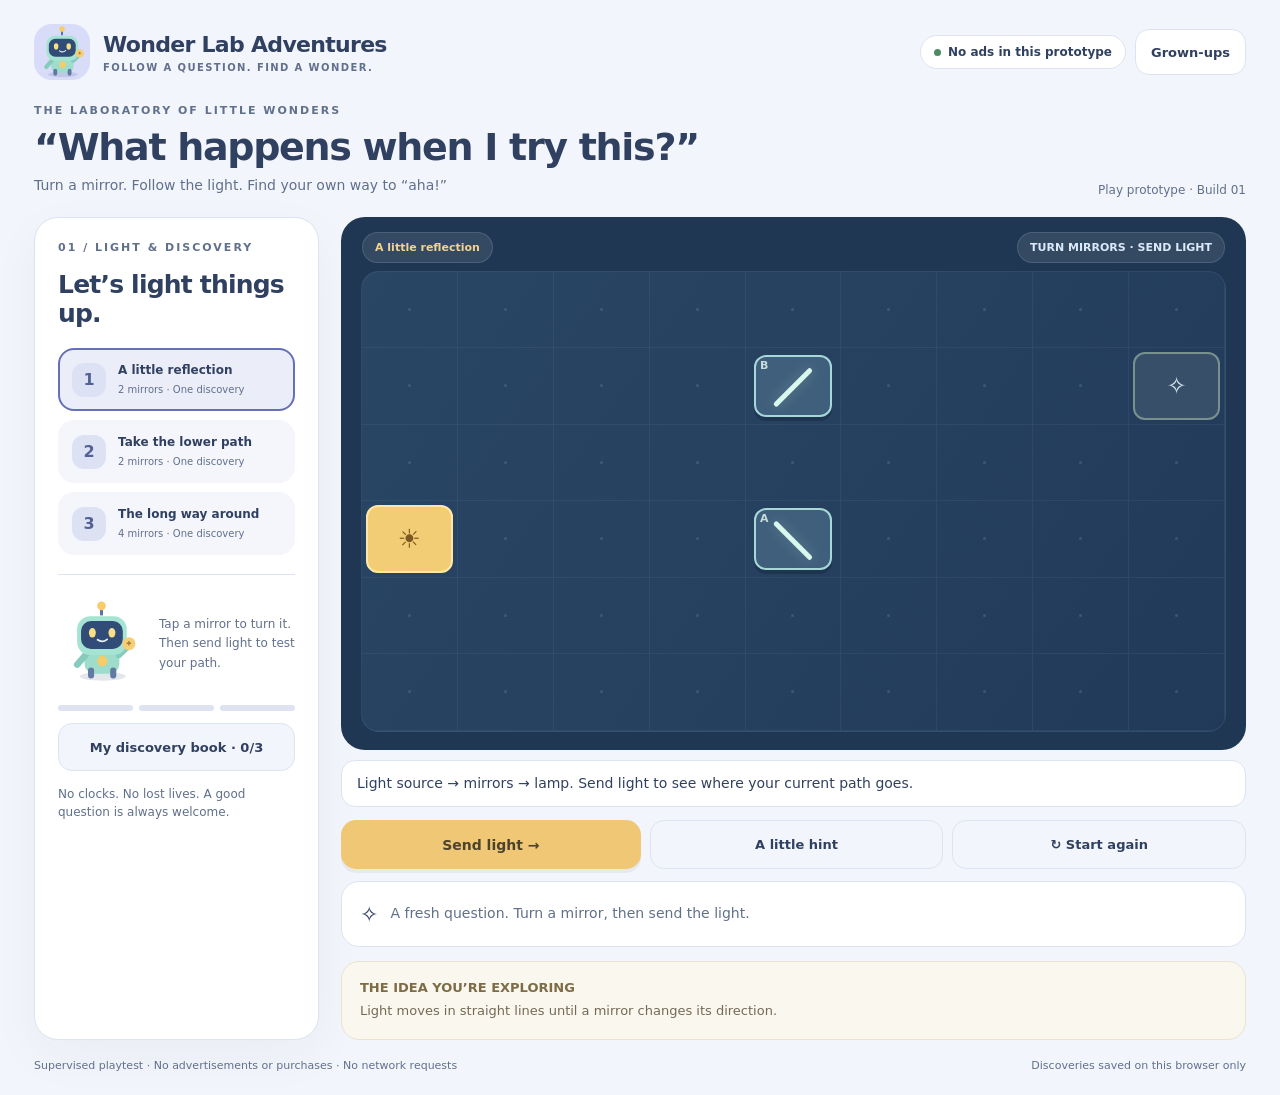
==== commit f0b581c2: "Merge pull request #1 from blockaystudio/codex/lab-opt01 Owner authorized merge and deployment after" ====
--- a/play/index.html
+++ b/play/index.html
@@ -15,57 +15,7 @@
 .mirror:focus-visible{outline:3px solid #FFFFFF;outline-offset:3px}
 .path-description{font-size:14px;line-height:1.55;background:var(--panel);border:1px solid var(--line);border-radius:14px;padding:12px 15px;margin:10px 0 0;overflow-wrap:anywhere}
 @media(max-width:620px){.lab-stage{min-height:330px}.mirror::after{font-size:11px}.lab-stage .stage-top{padding:12px}.lab-stage .stage-tag{padding:7px 8px}.light-source,.light-goal{min-width:27px;min-height:27px}.lab-actions button{flex-basis:100px}}
-
-/* The Wonder Workshop: original illustrated rewards, always available at your pace. */
-.reward-art{display:block;line-height:0;min-width:0}.reward-art>svg{display:block;width:100%;height:auto;max-height:100%}
-.wonder-banner{position:relative;isolation:isolate;overflow:hidden;border:1px solid #b9d8d9;border-radius:26px;background:linear-gradient(115deg,#e1f2eb 5%,#edf4f7 58%,#d9e6ee);display:grid;grid-template-columns:1fr 290px;gap:16px;padding:28px;margin-bottom:24px;box-shadow:0 12px 30px #2440530a}
-#banner-art{position:absolute;inset:0 0 0 26%;z-index:-1;opacity:.88;pointer-events:none}#banner-art .reward-art,#banner-art svg{width:100%;height:100%;object-fit:cover}
-.banner-copy{max-width:380px}.banner-copy .eyebrow{color:#3c6769;letter-spacing:1.2px}.banner-copy h2{font-size:clamp(26px,3vw,36px);line-height:1.12;letter-spacing:-1.2px;margin:10px 0;color:#213d50}.banner-copy p{font-size:14px;max-width:310px;color:#426174;margin:0}
-.spark-purse{align-self:start;display:flex;gap:12px;text-align:left;align-items:center;padding:16px;background:#fffffff0;border:2px solid #ffffff;border-radius:22px;box-shadow:0 8px 24px #294b6417;min-height:110px;color:#263d58}.spark-purse:hover{border-color:#85b9be}.spark-purse:focus-visible{outline-offset:3px}.spark-purse>#spark-icon{width:66px;flex-shrink:0}.spark-purse strong{font-size:17px;display:block;line-height:1.35}.spark-purse #tier-name{display:block;font-size:13px;margin:4px 0;color:#4b5d79}.spark-purse small{font-size:12px;font-weight:800;color:#385b76}
-.banner-progress{grid-column:1/-1;display:grid;grid-template-columns:260px 1fr;align-items:center;gap:8px 16px;font-size:12px;color:#2b5261;font-weight:700;background:#ffffffd9;border-radius:14px;padding:12px 16px}.banner-progress progress{width:100%;height:10px;accent-color:#3a8c86}.banner-progress #next-wonder{grid-column:1/-1;font-size:12px;line-height:1.5;font-weight:500}
-#robot-art{position:relative;width:88px;flex-shrink:0;min-height:80px}#robot-art>svg{width:100%;height:auto}.robot-note{align-items:flex-start}.robot-accessory{position:absolute;pointer-events:none}.robot-accessory.goggles{left:12%;top:26%;width:76%}.robot-accessory.badge-orbit{right:-5%;bottom:-2%;width:48%}.robot-accessory>svg{width:100%;height:auto}#robot-art[data-companion="nova"][data-cosmetic="bot-mint"]>svg{filter:hue-rotate(35deg)}#robot-art[data-companion="nova"][data-cosmetic="bot-plum"]>svg{filter:hue-rotate(115deg)}
-.model-note{font-size:11px!important;margin-top:8px!important;color:#6c624f!important}
-.reward-notice{background:linear-gradient(115deg,#fff6d6,#e7f5ee);border:2px solid #d8c175;border-radius:22px;padding:18px;margin-top:14px}.reward-celebration{display:flex;align-items:center;gap:18px}.reward-celebration>.reward-art{width:110px;flex-shrink:0}.reward-celebration h3{font-size:23px;margin:5px 0;color:#394c61}.reward-celebration p{font-size:14px;margin:0 0 12px;color:#465f6b}.reward-celebration .eyebrow{color:#685b2d;letter-spacing:1px}.reward-celebration button{font-size:12px;min-height:44px;background:#fffdf3}
-.wonder-modal{max-width:1020px;padding:28px;background:#f8fafb}.wonder-modal h2{font-size:30px;line-height:1.15;color:#273d58}.wonder-modal h3{font-size:18px;letter-spacing:-.3px;color:#30465f}.wonder-modal p{line-height:1.6}.wonder-modal .eyebrow{font-size:10px;letter-spacing:1.3px}.wonder-modal button{min-height:44px}.wonder-modal button:disabled{opacity:1;background:#e8edf1;color:#596475;border-color:#cbd5dc}.wonder-modal .modal-close{position:sticky;top:0;z-index:3;background:#e8edf3;border:1px solid #cbd5dc}
-.hub-heading{display:flex;align-items:center;gap:18px;clear:none;padding:6px 44px 14px 0}.hub-heading>.reward-art{width:90px;flex-shrink:0}.hub-heading h2{margin:8px 0}.hub-heading p{margin-bottom:0}.hub-columns{display:grid;grid-template-columns:1.15fr 1fr;gap:20px;margin:12px 0 26px}.mission-board,.reward-rules{border:1px solid #d5e3e4;border-radius:22px;background:#fff;padding:20px}.reward-rules{background:#eaf3ef}.mission-list{padding:0;margin:0;list-style:none}.mission-list li{display:flex;gap:12px;border-top:1px solid #e1e8ed;padding:13px 0}.mission-list li:last-child{padding-bottom:0}.mission-list strong{font-size:14px}.mission-list p{font-size:12px;margin:4px 0!important;line-height:1.45!important}.goal-mark{flex-shrink:0;display:grid;place-items:center;height:29px;width:29px;border-radius:50%;background:#edf1f8;color:#536384;font-weight:800}.goal-done .goal-mark{background:#c5eadc;color:#28634e}.goal-status{font-size:11px;color:#496078;font-weight:800}.reward-rules dl{display:grid;grid-template-columns:1fr auto;gap:12px 15px;font-size:13px;line-height:1.5}.reward-rules dd{font-weight:800;margin:0;color:#23685d}.reward-rules .small{font-size:12px}
-.collection-heading{display:flex;justify-content:space-between;gap:16px;align-items:center}.collection-heading>span{font-size:12px;color:#51677c}.treasure-grid{display:grid;grid-template-columns:repeat(3,minmax(0,1fr));gap:14px}.treasure{padding:15px;border:1px solid #cfdee5;border-radius:21px;background:#fff;display:flex;flex-direction:column;min-width:0;box-shadow:0 5px 0 #e7edf2}.treasure.earned{border-color:#82bba8;background:#f4fbf7}.treasure>.reward-art{height:145px;display:grid;place-items:center;margin-bottom:12px;background:linear-gradient(145deg,#e7f1f0,#eef0f9);border-radius:14px;overflow:hidden}.treasure>.reward-art>svg{width:100%;height:100%;object-fit:contain}.treasure h3{margin:8px 0}.treasure p{font-size:12px;margin-bottom:8px}.treasure .reward-requirement{font-weight:700;color:#52617d;margin-top:auto}.treasure .secondary{font-size:12px;padding:10px}.treasure [aria-pressed="true"]{background:#2e6c5b;color:#fff;border-color:#2e6c5b}.classic-options{display:flex;flex-wrap:wrap;align-items:center;gap:8px;margin:22px 0;font-size:12px}.classic-options span{width:100%}.classic-options button{font-size:12px}.classic-options [aria-pressed="true"]{border-color:#637c9c;background:#e0eaf4}
-.collection-preview{margin-top:24px;padding-top:22px;border-top:1px solid #d5e0e5}.card-preview-grid{display:grid;grid-template-columns:repeat(3,minmax(0,1fr));gap:12px;margin-bottom:18px}.card-preview{border:1px solid #d6e3e8;border-radius:15px;overflow:hidden;background:white}.card-preview .reward-art{height:95px}.card-preview svg{height:100%;width:100%;object-fit:cover}.card-preview strong,.card-preview>span:not(.reward-art){display:block;padding:0 12px;font-size:12px;line-height:1.5}.card-preview strong{padding-top:10px}.card-preview>span:not(.reward-art){padding-bottom:12px;color:#52667b}
-.card-collection{display:grid;grid-template-columns:repeat(2,minmax(0,1fr));gap:18px;margin:20px 0}.science-card{padding:16px;border:1px solid #cfdbdf;border-radius:22px;background:#fff;display:flex;flex-direction:column;min-width:0}.science-card.discovery{margin:0;background:#f0f7f3;border:1px solid #a2c9bc}.science-card>.reward-art{height:170px;background:#e5eef3;border-radius:14px;overflow:hidden;margin-bottom:14px}.science-card>.reward-art>svg{height:100%;width:100%;object-fit:cover}.science-card h3{font-size:19px;margin:9px 0}.science-card p{font-size:14px;margin:0 0 16px}.science-card button,.collection-lock{margin-top:auto}.science-card button{font-size:12px}.collection-lock{font-size:12px;line-height:1.5;background:#edf1f5;border-radius:12px;padding:12px;color:#52637c}#book-feedback:not(:empty),#equip-feedback:not(:empty){background:#dcefe5;border:1px solid #a8c9b7;border-radius:14px;padding:12px;font-weight:700;font-size:13px}
-body[data-theme="moonlit"]{--paper:#ebedf9;--panel:#fafaff;--accent:#6654a0;--line:#d3d7ed}body[data-theme="moonlit"] .lab-stage{background:#252c57}body[data-theme="moonlit"] .lab-board{background:radial-gradient(ellipse at top,#414578,#252d56)}
-body[data-theme="greenhouse"]{--paper:#edf7f1;--panel:#fbfffc;--accent:#397a67;--line:#cde3d6}body[data-theme="greenhouse"] .lab-stage{background:#1d4949}body[data-theme="greenhouse"] .lab-board{background:linear-gradient(125deg,#315c56,#224947)}body[data-theme="greenhouse"] .mirror{background:#3d6a62}
-@media(max-width:850px){.wonder-banner{grid-template-columns:1fr 250px;padding:22px}.banner-copy h2{font-size:29px}.banner-copy p{max-width:230px}.spark-purse{padding:13px}.spark-purse strong{font-size:15px}.spark-purse>#spark-icon{width:48px}.banner-progress{grid-template-columns:1fr}.banner-progress #next-wonder{grid-column:auto}.treasure-grid{grid-template-columns:repeat(2,minmax(0,1fr))}}
-@media(max-width:620px){.wonder-banner{display:flex;flex-direction:column;padding:20px;gap:16px;border-radius:22px;margin-bottom:18px}#banner-art{inset:0 -20% 35% 20%;opacity:.48}.banner-copy{max-width:100%}.banner-copy h2{font-size:28px;max-width:240px}.banner-copy p{font-size:13px;max-width:240px}.banner-copy .eyebrow{font-size:9px}.spark-purse{width:100%;min-height:90px;background:#fffffff2}.spark-purse strong{font-size:17px}.spark-purse>#spark-icon{width:52px}.banner-progress{display:grid;font-size:11px;padding:12px}.banner-progress #next-wonder{font-size:11px}#robot-art{width:70px}.reward-celebration{gap:10px;align-items:flex-start}.reward-celebration>.reward-art{width:65px}.reward-notice{padding:14px}.reward-celebration h3{font-size:19px}.reward-celebration p{font-size:12px}.reward-celebration .secondary{padding:8px;font-size:11px}.wonder-modal{padding:18px;max-height:94vh}.wonder-modal h2{font-size:25px}.hub-heading{gap:10px;padding-right:26px}.hub-heading>.reward-art{width:50px}.hub-heading p{font-size:12px}.hub-columns{grid-template-columns:1fr;gap:14px}.mission-board,.reward-rules{padding:16px}.collection-heading{display:block}.collection-heading h3{margin-bottom:6px}.collection-heading>span{display:block;margin-bottom:12px}.treasure-grid{gap:10px}.treasure{padding:10px;border-radius:17px}.treasure>.reward-art{height:105px}.treasure h3{font-size:15px}.treasure p{font-size:11px;line-height:1.5}.treasure .eyebrow{font-size:8px}.treasure .secondary{font-size:11px;padding:8px;line-height:1.3}.card-preview-grid{grid-template-columns:repeat(2,minmax(0,1fr));gap:9px}.card-preview strong,.card-preview>span:not(.reward-art){font-size:11px;padding-left:8px;padding-right:8px}.card-preview .reward-art{height:85px}.card-collection{grid-template-columns:1fr;gap:14px}.science-card>.reward-art{height:175px}.science-card h3{font-size:20px}.science-card p{font-size:14px}.classic-options button{flex:1}}
-
-/* Keep heading contrast independent of the illustration beneath it. */
-.wonder-banner{background:#20394e;grid-template-columns:1fr 1fr;border-color:#355b6d}
-#banner-art{inset:0;opacity:.9}.banner-copy{grid-column:1}.banner-copy h2{color:#f6f6e9}.banner-copy .eyebrow{color:#a6e1d2}.banner-copy p{color:#cce1e3}.spark-purse{grid-column:1;max-width:345px;margin-top:2px;min-height:92px}.banner-progress{position:relative;z-index:1}
-@media(max-width:620px){#banner-art{inset:0;opacity:.22}.banner-copy p{color:#e0eeed}.spark-purse{max-width:none}.banner-copy .eyebrow{color:#bcf1e1}}
-
-/* On phones, put the experiment ahead of decorative banner copy. */
-@media(max-width:620px){.wonder-banner{padding:14px 16px;gap:10px}.banner-copy h2,.banner-copy p{display:none}.banner-copy .eyebrow{font-size:9px}.spark-purse{min-height:76px;padding:10px 13px}.spark-purse>#spark-icon{width:45px}.spark-purse strong{font-size:16px}.spark-purse #tier-name{margin:2px 0;font-size:12px}.spark-purse small{font-size:11px}.banner-progress{padding:8px 12px;gap:4px}.banner-progress progress{height:6px}}
-</style></head><body><div class="shell">
-  <header class="topbar" id="header"></header>
-  <div class="intro"><div><div class="eyebrow">The laboratory of little wonders</div><h1 style="margin-top:8px">“What happens when I try this?”</h1><p>Turn a mirror. Follow the light. Find your own way to “aha!”</p></div><span class="badge">Play prototype · Wonder Workshop</span></div>
-  <section class="wonder-banner" aria-label="Your Wonder Workshop progress">
-    <div id="banner-art" aria-hidden="true"></div>
-    <div class="banner-copy"><span class="eyebrow">Curiosity makes a little magic</span><h2>A growing collection<br>of “I wonder…”</h2><p>No rush. Every new idea has a place in your lab.</p></div>
-    <button id="open-goals" class="spark-purse"><span id="spark-icon" aria-hidden="true"></span><span><strong><span id="spark-count">0</span> Wonder Sparks</strong><span id="tier-name">Curious Inventor</span><small>My goals & treasures →</small></span></button>
-    <div class="banner-progress"><span id="collection-count">0/6 science cards · 0/7 lab treasures</span><progress id="spark-meter" value="0" max="40" aria-label="Lifetime Sparks toward your next inventor tier"></progress><span id="next-wonder"></span></div>
-  </section>
-  <main class="layout">
-    <aside class="panel"><div class="eyebrow">01 / Light & discovery</div><h2>Let’s light things up.</h2><div id="puzzle-list"></div><div class="divider"></div><div class="robot-note"><div id="robot-art" role="img"></div><p id="robot-note" aria-live="polite"></p></div><div class="progress" id="lab-progress"></div><button id="discoveries" class="secondary wide">My discovery book</button><p class="small" style="margin:14px 0 0">No clocks. No lost lives. Hints are free. Your discoveries never expire.</p></aside>
-    <div class="stage-wrap">
-      <section class="stage lab-stage" aria-label="Interactive light reflection experiment"><div class="stage-top"><span class="stage-tag" id="puzzle-title">A little reflection</span><span class="stage-tag">TURN MIRRORS · SEND LIGHT</span></div><div class="lab-board" id="board"></div><svg class="ray" id="ray" viewBox="0 0 900 600" preserveAspectRatio="none" aria-hidden="true"></svg></section>
-      <p id="path-description" class="path-description" role="status" aria-live="polite"></p>
-      <div class="toolbar lab-actions"><button class="primary" id="send-light">Send light →</button><button class="secondary" id="hint">A little hint</button><button class="secondary" id="reset-puzzle">↻ Start again</button></div>
-      <div class="message" aria-live="polite"><span class="message-icon">✧</span><p id="lab-message"></p></div>
-      <section id="reward-notice" class="reward-notice" role="status" aria-live="polite" hidden></section>
-      <div class="concept"><h3>THE IDEA YOU’RE EXPLORING</h3><p id="concept"></p><p class="model-note">A simplified 2D model of flat-mirror reflection.</p></div>
-      <button id="next-puzzle" class="primary wide" style="margin-top:12px" hidden>Try the next experiment →</button>
-    </div>
-  </main>
-  <footer class="footnote"><span>Play prototype · No advertisements or purchases · No game uploads</span><span id="save-status">Discoveries saved on this browser only</span></footer>
-</div>
+</style></head><body><div class="shell"><header class="topbar" id="header"></header><div class="intro"><div><div class="eyebrow">The laboratory of little wonders</div><h1 style="margin-top:8px">“What happens when I try this?”</h1><p>Turn a mirror. Follow the light. Find your own way to “aha!”</p></div><span class="badge">Play prototype · Build 01</span></div><main class="layout"><aside class="panel"><div class="eyebrow">01 / Light & discovery</div><h2>Let’s light things up.</h2><div id="puzzle-list"></div><div class="divider"></div><div class="robot-note"><div id="robot-art"></div><p id="robot-note" aria-live="polite">Hello, inventor! Tap a mirror to turn it. Then send a beam of light to the little lamp.</p></div><div class="progress" id="lab-progress"></div><button id="discoveries" class="secondary wide">My discovery book</button><p class="small" style="margin:14px 0 0">No clocks. No lost lives. A good question is always welcome.</p></aside><div class="stage-wrap"><section class="stage lab-stage" aria-label="Interactive light reflection experiment"><div class="stage-top"><span class="stage-tag" id="puzzle-title">A little reflection</span><span class="stage-tag">TURN MIRRORS · SEND LIGHT</span></div><div class="lab-board" id="board"></div><svg class="ray" id="ray" viewBox="0 0 900 600" preserveAspectRatio="none" aria-hidden="true"></svg></section><p id="path-description" class="path-description" role="status" aria-live="polite"></p><div class="toolbar lab-actions"><button class="primary" id="send-light">Send light →</button><button class="secondary" id="hint">A little hint</button><button class="secondary" id="reset-puzzle">↻ Start again</button></div><div class="message" aria-live="polite"><span class="message-icon">✧</span><p id="lab-message"><strong>Let curiosity lead.</strong> Rotate the mirrors to connect the golden light to the lamp.</p></div><div class="concept"><h3>THE IDEA YOU’RE EXPLORING</h3><p id="concept">Light moves in straight lines until a mirror changes its direction.</p></div><button id="next-puzzle" class="primary wide" style="margin-top:12px" hidden>Try the next experiment →</button></div></main><footer class="footnote"><span>Supervised playtest · No advertisements or purchases · No network requests</span><span id="save-status">Discoveries saved on this browser only</span></footer></div>
 <noscript><p>This prototype needs JavaScript enabled.</p></noscript><script>/* Shared prototype foundation. No network, analytics, advertisements or purchases. */
 (function (root, factory) {
   const api = factory(); if (typeof module === 'object' && module.exports) module.exports = api;
@@ -242,412 +192,33 @@
 root.KidsUI={modal,closeModal,toast,spark,mountHeader,parentArea};
 })(globalThis);
 
-globalThis.WonderRewardArt={"angle": "<svg xmlns=\"http://www.w3.org/2000/svg\" viewBox=\"0 0 240 160\" role=\"img\">\n  <title>An equal-angle bounce</title>\n  <desc>A horizontal flat mirror reflects one ray symmetrically. Equal angle arcs lie between each ray and the dotted line perpendicular to the mirror, not between the rays and its surface.</desc>\n  <rect width=\"240\" height=\"160\" rx=\"22\" fill=\"#223A5A\"/><path d=\"M0 134Q70 95 132 128T240 121V160H0Z\" fill=\"#2D4B67\"/><g fill=\"#FFFFFF\" opacity=\".16\"><circle cx=\"20\" cy=\"37\" r=\"1.5\"/><circle cx=\"43\" cy=\"130\" r=\"1.5\"/><circle cx=\"71\" cy=\"24\" r=\"1.5\"/><circle cx=\"106\" cy=\"139\" r=\"1.5\"/><circle cx=\"154\" cy=\"22\" r=\"1.5\"/><circle cx=\"181\" cy=\"141\" r=\"1.5\"/><circle cx=\"219\" cy=\"72\" r=\"1.5\"/><circle cx=\"214\" cy=\"25\" r=\"1.5\"/></g><path d=\"M31 127H209\" stroke=\"#1B304A\" stroke-width=\"16\" stroke-linecap=\"round\"/><path d=\"M31 123H209\" stroke=\"#B7F1D8\" stroke-width=\"7\" stroke-linecap=\"round\"/><path d=\"M120 122V24\" stroke=\"#B7CEDA\" stroke-width=\"2.5\" stroke-dasharray=\"5 6\"/><path d=\"M49 39L120 122L191 39\" fill=\"none\" stroke=\"#FFD987\" stroke-width=\"13\" opacity=\".12\" stroke-linecap=\"round\" stroke-linejoin=\"round\"/><path d=\"M49 39L120 122L191 39\" fill=\"none\" stroke=\"#FFD987\" stroke-width=\"4\" stroke-linecap=\"round\" stroke-linejoin=\"round\"/><path d=\"M74 61L81 73L69 68M159 73L166 61L168 73\" fill=\"none\" stroke=\"#FFF5CE\" stroke-width=\"3\" stroke-linejoin=\"round\"/><path d=\"M120 90A32 32 0 0 0 99.2 97.7M120 90A32 32 0 0 1 140.8 97.7\" fill=\"none\" stroke=\"#F6A798\" stroke-width=\"3.5\" stroke-linecap=\"round\"/><path d=\"M35 82 Q36 87 41 88 Q36 89 35 94 Q34 89 29 88 Q34 87 35 82Z\" fill=\"#FFD987\"/><path d=\"M208 85 Q209 90 214 91 Q209 92 208 97 Q207 92 202 91 Q207 90 208 85Z\" fill=\"#B7F1D8\"/><path d=\"M47 137L39 145M71 137L63 145M95 137L87 145M119 137L111 145M143 137L135 145M167 137L159 145M191 137L183 145\" stroke=\"#6E8EA1\" stroke-width=\"2\"/>\n</svg>\n", "badge-orbit": "<svg xmlns=\"http://www.w3.org/2000/svg\" viewBox=\"0 0 180 180\" role=\"img\">\n  <title>Orbit Maker badge</title>\n  <desc>A scalloped navy and gold science badge with an original mint orbit emblem and coral ribbons.</desc>\n  <path d=\"M54 107L41 157L65 146L82 162L92 112M126 107L139 157L115 146L98 162L88 112\" fill=\"#F6A798\" stroke=\"#1B304A\" stroke-width=\"4\" stroke-linejoin=\"round\"/><path d=\"M90 18L104 27L121 27L130 42L145 51L145 68L154 82L145 97L145 114L130 123L121 138L104 138L90 147L76 138L59 138L50 123L35 114L35 97L26 82L35 68L35 51L50 42L59 27L76 27Z\" fill=\"#FFD987\" stroke=\"#1B304A\" stroke-width=\"4\"/><circle cx=\"90\" cy=\"83\" r=\"44\" fill=\"#223A5A\"/><g fill=\"none\" stroke=\"#B7F1D8\" stroke-width=\"3\"><ellipse cx=\"90\" cy=\"83\" rx=\"33\" ry=\"12\" transform=\"rotate(-34 90 83)\"/><ellipse cx=\"90\" cy=\"83\" rx=\"33\" ry=\"12\" transform=\"rotate(34 90 83)\"/></g><circle cx=\"90\" cy=\"83\" r=\"8\" fill=\"#FFD987\"/><circle cx=\"114\" cy=\"58\" r=\"5\" fill=\"#F6A798\"/><path d=\"M29 22 Q30 28 36 29 Q30 30 29 36 Q28 30 22 29 Q28 28 29 22Z\" fill=\"#72D6D2\"/>\n</svg>\n", "beam": "<svg xmlns=\"http://www.w3.org/2000/svg\" viewBox=\"0 0 240 160\" role=\"img\">\n  <title>Light&#x27;s straight path</title>\n  <desc>An illustrated light source sends one straight ray toward a waiting lamp. The arrows show its direction.</desc>\n  <rect width=\"240\" height=\"160\" rx=\"22\" fill=\"#223A5A\"/><path d=\"M0 134Q70 95 132 128T240 121V160H0Z\" fill=\"#2D4B67\"/><g fill=\"#FFFFFF\" opacity=\".16\"><circle cx=\"20\" cy=\"37\" r=\"1.5\"/><circle cx=\"43\" cy=\"130\" r=\"1.5\"/><circle cx=\"71\" cy=\"24\" r=\"1.5\"/><circle cx=\"106\" cy=\"139\" r=\"1.5\"/><circle cx=\"154\" cy=\"22\" r=\"1.5\"/><circle cx=\"181\" cy=\"141\" r=\"1.5\"/><circle cx=\"219\" cy=\"72\" r=\"1.5\"/><circle cx=\"214\" cy=\"25\" r=\"1.5\"/></g><circle cx=\"192\" cy=\"81\" r=\"36\" fill=\"#FFD987\" opacity=\".08\"/><path d=\"M24 122H217\" stroke=\"#55738A\" stroke-width=\"3\"/><path d=\"M42 80H198\" fill=\"none\" stroke=\"#FFD987\" stroke-width=\"13\" opacity=\".12\" stroke-linecap=\"round\" stroke-linejoin=\"round\"/><path d=\"M42 80H198\" fill=\"none\" stroke=\"#FFD987\" stroke-width=\"4\" stroke-linecap=\"round\" stroke-linejoin=\"round\"/><path d=\"M91 74L99 80L91 86M141 74L149 80L141 86\" fill=\"none\" stroke=\"#FFF5CE\" stroke-width=\"3\" stroke-linecap=\"round\" stroke-linejoin=\"round\"/><path d=\"M26 66H43L50 80L43 94H26Z\" fill=\"#72D6D2\" stroke=\"#1B304A\" stroke-width=\"4\"/><path d=\"M29 102V120M21 121H44\" stroke=\"#B7F1D8\" stroke-width=\"4\" stroke-linecap=\"round\"/><rect x=\"183\" y=\"62\" width=\"29\" height=\"36\" rx=\"12\" fill=\"#FFD987\" stroke=\"#1B304A\" stroke-width=\"4\"/><path d=\"M190 102H205M194 107H201\" stroke=\"#B7F1D8\" stroke-width=\"4\" stroke-linecap=\"round\"/><path d=\"M198 71 Q199 78 206 79 Q199 80 198 87 Q197 80 190 79 Q197 78 198 71Z\" fill=\"#FFFCF4\"/><path d=\"M63 27 Q64 34 71 35 Q64 36 63 43 Q62 36 55 35 Q62 34 63 27Z\" fill=\"#FFD987\"/><path d=\"M166 23 Q167 27 171 28 Q167 29 166 33 Q165 29 161 28 Q165 27 166 23Z\" fill=\"#B7F1D8\"/>\n</svg>\n", "bot-mint": "<svg xmlns=\"http://www.w3.org/2000/svg\" viewBox=\"0 0 180 180\" role=\"img\">\n  <title>Mint Circuit robot suit</title>\n  <desc>A cheerful mint robot suit with an amber antenna, curved arms and a glowing round chest button.</desc>\n  <rect x=\"9\" y=\"9\" width=\"162\" height=\"162\" rx=\"46\" fill=\"#E0F5E9\"/><g transform=\"translate(90 92) scale(0.9)\">\n      <ellipse cx=\"0\" cy=\"63\" rx=\"43\" ry=\"8\" fill=\"#1B304A\" opacity=\".12\"/>\n      <path d=\"M-31 21L-47 34M31 21L47 13\" stroke=\"#1B304A\" stroke-width=\"13\" stroke-linecap=\"round\"/>\n      <path d=\"M-31 21L-47 34M31 21L47 13\" stroke=\"#B7F1D8\" stroke-width=\"7\" stroke-linecap=\"round\"/>\n      <path d=\"M-13 43L-20 56M13 43L20 56\" stroke=\"#1B304A\" stroke-width=\"12\" stroke-linecap=\"round\"/>\n      <path d=\"M-13 43L-20 56M13 43L20 56\" stroke=\"#B7F1D8\" stroke-width=\"6\" stroke-linecap=\"round\"/>\n      <rect x=\"-29\" y=\"12\" width=\"58\" height=\"36\" rx=\"17\" fill=\"#B7F1D8\" stroke=\"#1B304A\" stroke-width=\"4\"/>\n      <circle cy=\"29\" r=\"9\" fill=\"#FFD987\" stroke=\"#1B304A\" stroke-width=\"3\"/>\n      <path d=\"M0-48V-64\" stroke=\"#1B304A\" stroke-width=\"4\"/><circle cy=\"-67\" r=\"7\" fill=\"#FFD987\" stroke=\"#1B304A\" stroke-width=\"3\"/><path d=\"M-38-32Q-38-47-22-47H22Q38-47 38-32V1Q38 17 22 17H-22Q-38 17-38 1Z\" fill=\"#B7F1D8\" stroke=\"#1B304A\" stroke-width=\"4\"/>\n      <rect x=\"-28\" y=\"-33\" width=\"56\" height=\"39\" rx=\"15\" fill=\"#223A5A\"/><circle cx=\"-12\" cy=\"-5\" r=\"5\" fill=\"#E7FFF0\"/><circle cx=\"12\" cy=\"-5\" r=\"5\" fill=\"#E7FFF0\"/>\n      <path d=\"M-7 4Q0 10 7 4\" fill=\"none\" stroke=\"#FFD987\" stroke-width=\"3\" stroke-linecap=\"round\"/>\n      <path d=\"M-31-28V-18\" stroke=\"#FFFFFF\" opacity=\".6\" stroke-width=\"4\" stroke-linecap=\"round\"/>\n    </g><path d=\"M30 27 Q31 34 38 35 Q31 36 30 43 Q29 36 22 35 Q29 34 30 27Z\" fill=\"#72D6D2\"/><path d=\"M151 124 Q152 130 158 131 Q152 132 151 138 Q150 132 144 131 Q150 130 151 124Z\" fill=\"#E3B249\"/>\n</svg>\n", "bot-plum": "<svg xmlns=\"http://www.w3.org/2000/svg\" viewBox=\"0 0 180 180\" role=\"img\">\n  <title>Starlight robot suit</title>\n  <desc>A happy plum-coloured robot with an inventive star cap, mint fingertips and a golden chest lamp.</desc>\n  <rect x=\"9\" y=\"9\" width=\"162\" height=\"162\" rx=\"46\" fill=\"#EDE5FA\"/><g transform=\"translate(90 94) scale(0.9)\">\n      <ellipse cx=\"0\" cy=\"63\" rx=\"43\" ry=\"8\" fill=\"#1B304A\" opacity=\".12\"/>\n      <path d=\"M-31 21L-47 34M31 21L47 13\" stroke=\"#1B304A\" stroke-width=\"13\" stroke-linecap=\"round\"/>\n      <path d=\"M-31 21L-47 34M31 21L47 13\" stroke=\"#BCABE7\" stroke-width=\"7\" stroke-linecap=\"round\"/>\n      <path d=\"M-13 43L-20 56M13 43L20 56\" stroke=\"#1B304A\" stroke-width=\"12\" stroke-linecap=\"round\"/>\n      <path d=\"M-13 43L-20 56M13 43L20 56\" stroke=\"#BCABE7\" stroke-width=\"6\" stroke-linecap=\"round\"/>\n      <rect x=\"-29\" y=\"12\" width=\"58\" height=\"36\" rx=\"17\" fill=\"#BCABE7\" stroke=\"#1B304A\" stroke-width=\"4\"/>\n      <circle cy=\"29\" r=\"9\" fill=\"#FFD987\" stroke=\"#1B304A\" stroke-width=\"3\"/>\n      <path d=\"M-31-49Q0-72 31-49L24-41H-24Z\" fill=\"#E6BCF2\" stroke=\"#1B304A\" stroke-width=\"4\"/><path d=\"M0 -63 Q1 -57 7 -56 Q1 -55 0 -49 Q-1 -55 -7 -56 Q-1 -57 0 -63Z\" fill=\"#FFD987\"/><path d=\"M-38-32Q-38-47-22-47H22Q38-47 38-32V1Q38 17 22 17H-22Q-38 17-38 1Z\" fill=\"#BCABE7\" stroke=\"#1B304A\" stroke-width=\"4\"/>\n      <rect x=\"-28\" y=\"-33\" width=\"56\" height=\"39\" rx=\"15\" fill=\"#223A5A\"/><path d=\"M-17-4Q-12-11-7-4M7-4Q12-11 17-4\" fill=\"none\" stroke=\"#E7FFF0\" stroke-width=\"4\" stroke-linecap=\"round\"/>\n      <path d=\"M-7 4Q0 10 7 4\" fill=\"none\" stroke=\"#FFD987\" stroke-width=\"3\" stroke-linecap=\"round\"/>\n      <path d=\"M-31-28V-18\" stroke=\"#FFFFFF\" opacity=\".6\" stroke-width=\"4\" stroke-linecap=\"round\"/>\n    </g><path d=\"M29 116 Q30 123 37 124 Q30 125 29 132 Q28 125 21 124 Q28 123 29 116Z\" fill=\"#72D6D2\"/><path d=\"M154 32 Q155 40 163 41 Q155 42 154 50 Q153 42 145 41 Q153 40 154 32Z\" fill=\"#D9AD51\"/>\n</svg>\n", "compare": "<svg xmlns=\"http://www.w3.org/2000/svg\" viewBox=\"0 0 240 160\" role=\"img\">\n  <title>Predict, turn, test</title>\n  <desc>Two small lab boards compare different mirror positions. A notebook records a prediction with a pencil, celebrating trying and observing.</desc>\n  <rect width=\"240\" height=\"160\" rx=\"22\" fill=\"#F8F3E6\"/><path d=\"M0 126Q83 102 133 131T240 121V160H0Z\" fill=\"#EBE6D6\"/><g fill=\"#6A8A8B\" opacity=\".28\"><circle cx=\"20\" cy=\"37\" r=\"1.5\"/><circle cx=\"43\" cy=\"130\" r=\"1.5\"/><circle cx=\"71\" cy=\"24\" r=\"1.5\"/><circle cx=\"106\" cy=\"139\" r=\"1.5\"/><circle cx=\"154\" cy=\"22\" r=\"1.5\"/><circle cx=\"181\" cy=\"141\" r=\"1.5\"/><circle cx=\"219\" cy=\"72\" r=\"1.5\"/><circle cx=\"214\" cy=\"25\" r=\"1.5\"/></g><rect x=\"17\" y=\"27\" width=\"91\" height=\"92\" rx=\"16\" fill=\"#223A5A\"/><rect x=\"132\" y=\"27\" width=\"91\" height=\"92\" rx=\"16\" fill=\"#223A5A\"/><path d=\"M26 84H70V43\" fill=\"none\" stroke=\"#FFD987\" stroke-width=\"13\" opacity=\".12\" stroke-linecap=\"round\" stroke-linejoin=\"round\"/><path d=\"M26 84H70V43\" fill=\"none\" stroke=\"#FFD987\" stroke-width=\"4\" stroke-linecap=\"round\" stroke-linejoin=\"round\"/><g stroke-linecap=\"round\"><path d=\"M57 97L83 71\" stroke=\"#1B304A\" stroke-width=\"14\"/><path d=\"M57 97L83 71\" stroke=\"#B7F1D8\" stroke-width=\"7\"/><path d=\"M57 100L83 74\" stroke=\"#80B3B5\" stroke-width=\"2\"/></g><path d=\"M141 62H181V105\" fill=\"none\" stroke=\"#FFD987\" stroke-width=\"13\" opacity=\".12\" stroke-linecap=\"round\" stroke-linejoin=\"round\"/><path d=\"M141 62H181V105\" fill=\"none\" stroke=\"#FFD987\" stroke-width=\"4\" stroke-linecap=\"round\" stroke-linejoin=\"round\"/><g stroke-linecap=\"round\"><path d=\"M168 49L194 75\" stroke=\"#1B304A\" stroke-width=\"14\"/><path d=\"M168 49L194 75\" stroke=\"#B7F1D8\" stroke-width=\"7\"/><path d=\"M168 52L194 78\" stroke=\"#80B3B5\" stroke-width=\"2\"/></g><circle cx=\"26\" cy=\"84\" r=\"6\" fill=\"#B7F1D8\"/><circle cx=\"141\" cy=\"62\" r=\"6\" fill=\"#B7F1D8\"/><path d=\"M114 65L126 71L114 77\" fill=\"none\" stroke=\"#7E8E99\" stroke-width=\"3\" stroke-linecap=\"round\" stroke-linejoin=\"round\"/><path d=\"M87 116Q105 109 121 115Q137 109 154 116V146Q137 139 121 145Q105 139 87 146Z\" fill=\"#FFFCF4\" stroke=\"#1B304A\" stroke-width=\"3\"/><path d=\"M121 116V145M96 124H111M96 132H112M131 124H145M131 132H142\" fill=\"none\" stroke=\"#86B3AD\" stroke-width=\"2\" stroke-linecap=\"round\"/><path d=\"M33 9 Q34 14 39 15 Q34 16 33 21 Q32 16 27 15 Q32 14 33 9Z\" fill=\"#F6A798\"/><path d=\"M213 132 Q214 138 220 139 Q214 140 213 146 Q212 140 206 139 Q212 138 213 132Z\" fill=\"#D8AC4B\"/>\n</svg>\n", "goggles": "<svg xmlns=\"http://www.w3.org/2000/svg\" viewBox=\"0 0 180 100\" role=\"img\">\n  <title>Inventor goggles</title>\n  <desc>Two golden-rimmed goggles with cool blue lenses and a plum strap, drawn as an original transparent lab accessory for layering.</desc>\n  <path d=\"M15 29Q90 7 165 29L160 49Q90 33 20 49Z\" fill=\"#97769C\" stroke=\"#1B304A\" stroke-width=\"5\"/>\n  <rect x=\"15\" y=\"24\" width=\"67\" height=\"58\" rx=\"22\" fill=\"#FFD987\" stroke=\"#1B304A\" stroke-width=\"5\"/>\n  <rect x=\"98\" y=\"24\" width=\"67\" height=\"58\" rx=\"22\" fill=\"#FFD987\" stroke=\"#1B304A\" stroke-width=\"5\"/>\n  <path d=\"M82 50Q90 42 98 50\" fill=\"none\" stroke=\"#1B304A\" stroke-width=\"5\"/>\n  <rect x=\"26\" y=\"35\" width=\"45\" height=\"36\" rx=\"14\" fill=\"#8ACED1\" fill-opacity=\".8\"/>\n  <rect x=\"109\" y=\"35\" width=\"45\" height=\"36\" rx=\"14\" fill=\"#8ACED1\" fill-opacity=\".8\"/>\n  <path d=\"M34 50L45 39M117 50L128 39\" stroke=\"#EFFFF4\" stroke-width=\"4\" stroke-linecap=\"round\"/>\n</svg>\n", "greenhouse": "<svg xmlns=\"http://www.w3.org/2000/svg\" viewBox=\"0 0 240 160\" role=\"img\">\n  <title>Glass Garden lab</title>\n  <desc>A bright imagined lab with a glass arch, leafy plants and a gentle robot watering can. It is a decoration, not experiment instructions.</desc>\n  <rect width=\"240\" height=\"160\" rx=\"22\" fill=\"#E5F4E9\"/><path d=\"M31 135V79A89 89 0 0 1 209 79V135Z\" fill=\"#D0E9E0\" stroke=\"#7FA9A0\" stroke-width=\"4\"/><path d=\"M120 1V135M34 68H206\" stroke=\"#A3C9BC\" stroke-width=\"3\"/><path d=\"M18 138H222\" stroke=\"#7FA9A0\" stroke-width=\"7\" stroke-linecap=\"round\"/><path d=\"M48 106H94L87 137H55Z\" fill=\"#F6A798\" stroke=\"#1B304A\" stroke-width=\"3\"/><path d=\"M71 107V63\" stroke=\"#578B76\" stroke-width=\"4\"/><path d=\"M71 87Q42 87 44 65Q64 61 71 87M71 72Q96 74 95 53Q73 49 71 72\" fill=\"#7EBEA1\" stroke=\"#578B76\" stroke-width=\"3\"/><path d=\"M139 93H180V126H139Z\" fill=\"#72D6D2\" stroke=\"#1B304A\" stroke-width=\"3\"/><path d=\"M180 102L207 89L210 99L180 117M140 99Q120 85 119 105Q119 119 140 115\" fill=\"none\" stroke=\"#1B304A\" stroke-width=\"5\" stroke-linejoin=\"round\"/><path d=\"M144 88Q157 75 172 88\" fill=\"none\" stroke=\"#4F9691\" stroke-width=\"4\"/><circle cx=\"108\" cy=\"36\" r=\"12\" fill=\"#FFD987\"/><path d=\"M214 31 Q215 38 222 39 Q215 40 214 47 Q213 40 206 39 Q213 38 214 31Z\" fill=\"#D4AF4E\"/><path d=\"M110 103 Q111 109 117 110 Q111 111 110 117 Q109 111 103 110 Q109 109 110 103Z\" fill=\"#FFFFFF\"/>\n</svg>\n", "mirror": "<svg xmlns=\"http://www.w3.org/2000/svg\" viewBox=\"0 0 240 160\" role=\"img\">\n  <title>A mirror&#x27;s turn</title>\n  <desc>A golden ray travels right, meets a diagonal flat mirror and turns upward in this simplified two-dimensional illustration.</desc>\n  <rect width=\"240\" height=\"160\" rx=\"22\" fill=\"#F8F3E6\"/><path d=\"M0 126Q83 102 133 131T240 121V160H0Z\" fill=\"#EBE6D6\"/><g fill=\"#6A8A8B\" opacity=\".28\"><circle cx=\"20\" cy=\"37\" r=\"1.5\"/><circle cx=\"43\" cy=\"130\" r=\"1.5\"/><circle cx=\"71\" cy=\"24\" r=\"1.5\"/><circle cx=\"106\" cy=\"139\" r=\"1.5\"/><circle cx=\"154\" cy=\"22\" r=\"1.5\"/><circle cx=\"181\" cy=\"141\" r=\"1.5\"/><circle cx=\"219\" cy=\"72\" r=\"1.5\"/><circle cx=\"214\" cy=\"25\" r=\"1.5\"/></g><circle cx=\"121\" cy=\"93\" r=\"44\" fill=\"#D9EDE4\"/><path d=\"M22 135H219\" stroke=\"#D5CDBB\" stroke-width=\"3\"/><path d=\"M32 112H120V32\" fill=\"none\" stroke=\"#FFD987\" stroke-width=\"13\" opacity=\".12\" stroke-linecap=\"round\" stroke-linejoin=\"round\"/><path d=\"M32 112H120V32\" fill=\"none\" stroke=\"#FFD987\" stroke-width=\"4\" stroke-linecap=\"round\" stroke-linejoin=\"round\"/><path d=\"M75 107L82 112L75 117M115 60L120 53L125 60\" fill=\"none\" stroke=\"#B78631\" stroke-width=\"3\" stroke-linecap=\"round\" stroke-linejoin=\"round\"/><g stroke-linecap=\"round\"><path d=\"M107 125L133 99\" stroke=\"#1B304A\" stroke-width=\"14\"/><path d=\"M107 125L133 99\" stroke=\"#B7F1D8\" stroke-width=\"7\"/><path d=\"M107 128L133 102\" stroke=\"#80B3B5\" stroke-width=\"2\"/></g><rect x=\"19\" y=\"100\" width=\"22\" height=\"26\" rx=\"9\" fill=\"#72D6D2\" stroke=\"#1B304A\" stroke-width=\"3\"/><path d=\"M163 87L176 78L188 86L181 101L166 101Z\" fill=\"#E2D8F0\" stroke=\"#1B304A\" stroke-width=\"3\"/><path d=\"M120 21 Q121 30 130 31 Q121 32 120 41 Q119 32 110 31 Q119 30 120 21Z\" fill=\"#E4AE48\"/><path d=\"M199 35 Q200 42 207 43 Q200 44 199 51 Q198 44 191 43 Q198 42 199 35Z\" fill=\"#F6A798\"/>\n</svg>\n", "mission": "<svg xmlns=\"http://www.w3.org/2000/svg\" viewBox=\"0 0 160 160\" role=\"img\">\n  <title>Discovery mission notebook</title>\n  <desc>A mint notebook holding a golden crystal emblem, with three illustrated check marks and a coral pencil.</desc>\n  <rect x=\"8\" y=\"8\" width=\"144\" height=\"144\" rx=\"44\" fill=\"#E3F0F4\"/><path d=\"M39 28H119V133H39Q27 133 27 122V39Q27 28 39 28Z\" fill=\"#FFFCF4\" stroke=\"#1B304A\" stroke-width=\"4\"/><path d=\"M42 28V133\" stroke=\"#9FBDB8\" stroke-width=\"4\"/><path d=\"M54 79L60 85L69 73M54 101L60 107L69 95\" fill=\"none\" stroke=\"#4D9E88\" stroke-width=\"4\" stroke-linecap=\"round\" stroke-linejoin=\"round\"/><path d=\"M80 79H103M80 101H98\" stroke=\"#8CACAA\" stroke-width=\"4\" stroke-linecap=\"round\"/><g transform=\"translate(80 51) scale(0.5)\"><path d=\"M0-28L19-12L14 15L0 28L-14 15L-19-12Z\" fill=\"#72D6D2\" stroke=\"#1B304A\" stroke-width=\"3\"/><path d=\"M0-28L0 28L14 15L19-12Z\" fill=\"#45ACA9\"/><path d=\"M0-28L-19-12L0-5L19-12Z\" fill=\"#D3FAEA\"/><path d=\"M-19-12L-14 15L0-5Z\" fill=\"#9CEAE0\"/><path d=\"M0-5L14 15L0 28Z\" fill=\"#62C8C0\"/><path d=\"M0-28L19-12L14 15L0 28L-14 15L-19-12Z\" fill=\"none\" stroke=\"#1B304A\" stroke-width=\"3\"/><path d=\"M-7 -16 Q-6 -13 -3 -12 Q-6 -11 -7 -8 Q-8 -11 -11 -12 Q-8 -13 -7 -16Z\" fill=\"#FFFCF4\"/></g><path d=\"M127 65L140 73L116 119L103 111Z\" fill=\"#F6A798\" stroke=\"#1B304A\" stroke-width=\"3\"/><path d=\"M103 111L102 126L116 119Z\" fill=\"#E4C58F\" stroke=\"#1B304A\" stroke-width=\"3\"/><path d=\"M129 25 Q130 32 137 33 Q130 34 129 41 Q128 34 121 33 Q128 32 129 25Z\" fill=\"#D4AB4D\"/>\n</svg>\n", "model": "<svg xmlns=\"http://www.w3.org/2000/svg\" viewBox=\"0 0 240 160\" role=\"img\">\n  <title>Models are maps</title>\n  <desc>An open notebook shows a simple two-dimensional ray diagram. A chunky flat mirror beside it reminds us that a diagram leaves out many real-world details.</desc>\n  <rect width=\"240\" height=\"160\" rx=\"22\" fill=\"#F8F3E6\"/><path d=\"M0 126Q83 102 133 131T240 121V160H0Z\" fill=\"#EBE6D6\"/><g fill=\"#6A8A8B\" opacity=\".28\"><circle cx=\"20\" cy=\"37\" r=\"1.5\"/><circle cx=\"43\" cy=\"130\" r=\"1.5\"/><circle cx=\"71\" cy=\"24\" r=\"1.5\"/><circle cx=\"106\" cy=\"139\" r=\"1.5\"/><circle cx=\"154\" cy=\"22\" r=\"1.5\"/><circle cx=\"181\" cy=\"141\" r=\"1.5\"/><circle cx=\"219\" cy=\"72\" r=\"1.5\"/><circle cx=\"214\" cy=\"25\" r=\"1.5\"/></g><path d=\"M24 36Q63 23 112 35Q151 23 191 36V131Q152 119 112 131Q63 119 24 131Z\" fill=\"#FFFCF4\" stroke=\"#1B304A\" stroke-width=\"4\"/><path d=\"M112 36V131\" stroke=\"#C4BBA6\" stroke-width=\"3\"/><path d=\"M38 55H94M38 65H84M126 105H176M126 115H167\" stroke=\"#B3C8C0\" stroke-width=\"3\" stroke-linecap=\"round\"/><path d=\"M41 105H75V79\" fill=\"none\" stroke=\"#FFD987\" stroke-width=\"13\" opacity=\".12\" stroke-linecap=\"round\" stroke-linejoin=\"round\"/><path d=\"M41 105H75V79\" fill=\"none\" stroke=\"#FFD987\" stroke-width=\"4\" stroke-linecap=\"round\" stroke-linejoin=\"round\"/><g stroke-linecap=\"round\"><path d=\"M62 118L88 92\" stroke=\"#1B304A\" stroke-width=\"14\"/><path d=\"M62 118L88 92\" stroke=\"#B7F1D8\" stroke-width=\"7\"/><path d=\"M62 121L88 95\" stroke=\"#80B3B5\" stroke-width=\"2\"/></g><path d=\"M143 82L178 43L195 57L161 95Z\" fill=\"#C2F0E6\" stroke=\"#1B304A\" stroke-width=\"3\"/><path d=\"M178 43L195 57L200 78L181 64Z\" fill=\"#73AEA9\" stroke=\"#1B304A\" stroke-width=\"3\"/><path d=\"M202 104L219 112L207 140L191 132Z\" fill=\"#F6A798\" stroke=\"#1B304A\" stroke-width=\"3\"/><path d=\"M191 132L193 143L207 140Z\" fill=\"#E9CE97\" stroke=\"#1B304A\" stroke-width=\"3\"/><path d=\"M213 23 Q214 30 221 31 Q214 32 213 39 Q212 32 205 31 Q212 30 213 23Z\" fill=\"#D5AA46\"/>\n</svg>\n", "moonlit": "<svg xmlns=\"http://www.w3.org/2000/svg\" viewBox=\"0 0 240 160\" role=\"img\">\n  <title>Moonlit Observatory lab</title>\n  <desc>An imaginary night-time laboratory under a crescent moon, with a mint telescope, star charts and a golden lamp.</desc>\n  <rect width=\"240\" height=\"160\" rx=\"22\" fill=\"#223A5A\"/><path d=\"M0 134Q70 95 132 128T240 121V160H0Z\" fill=\"#2D4B67\"/><g fill=\"#FFFFFF\" opacity=\".16\"><circle cx=\"20\" cy=\"37\" r=\"1.5\"/><circle cx=\"43\" cy=\"130\" r=\"1.5\"/><circle cx=\"71\" cy=\"24\" r=\"1.5\"/><circle cx=\"106\" cy=\"139\" r=\"1.5\"/><circle cx=\"154\" cy=\"22\" r=\"1.5\"/><circle cx=\"181\" cy=\"141\" r=\"1.5\"/><circle cx=\"219\" cy=\"72\" r=\"1.5\"/><circle cx=\"214\" cy=\"25\" r=\"1.5\"/></g><path d=\"M200 17A19 19 0 1 0 200 53A15 15 0 0 1 200 17Z\" fill=\"#FFD987\"/><path d=\"M25 125H215\" stroke=\"#607D91\" stroke-width=\"8\" stroke-linecap=\"round\"/><path d=\"M49 121L79 72L125 94L107 128Z\" fill=\"#72D6D2\" stroke=\"#1B304A\" stroke-width=\"4\"/><path d=\"M79 72L96 43L147 67L130 96Z\" fill=\"#BFEDE4\" stroke=\"#1B304A\" stroke-width=\"4\"/><path d=\"M96 43L104 29L155 53L147 67Z\" fill=\"#8D80CF\" stroke=\"#1B304A\" stroke-width=\"4\"/><path d=\"M84 125L62 151M84 125L109 151\" stroke=\"#B7F1D8\" stroke-width=\"5\" stroke-linecap=\"round\"/><rect x=\"164\" y=\"99\" width=\"31\" height=\"24\" rx=\"8\" fill=\"#FFD987\"/><path d=\"M179 99V88\" stroke=\"#B7F1D8\" stroke-width=\"4\"/><path d=\"M38 28 Q39 36 47 37 Q39 38 38 46 Q37 38 29 37 Q37 36 38 28Z\" fill=\"#FFD987\"/><path d=\"M174 64 Q175 69 180 70 Q175 71 174 76 Q173 71 168 70 Q173 69 174 64Z\" fill=\"#B7F1D8\"/><path d=\"M211 98 Q212 102 216 103 Q212 104 211 108 Q210 104 206 103 Q210 102 211 98Z\" fill=\"#F6A798\"/>\n</svg>\n", "nova": "<svg xmlns=\"http://www.w3.org/2000/svg\" viewBox=\"0 0 200 200\" role=\"img\">\n  <title>Nova, the Wonder Keeper</title>\n  <desc>An original lilac robot companion with a crescent antenna, joyful glowing eyes, mint boots and a diamond-shaped chest light.</desc>\n  <rect x=\"8\" y=\"8\" width=\"184\" height=\"184\" rx=\"55\" fill=\"#EAE3FA\"/><circle cx=\"101\" cy=\"99\" r=\"67\" fill=\"#D9D0F0\"/><g transform=\"translate(100 106) scale(0.95)\">\n      <ellipse cy=\"68\" rx=\"53\" ry=\"9\" fill=\"#1B304A\" opacity=\".12\"/>\n      <path d=\"M-39 17L-57 29L-54 6M39 17L57 29L54 6\" fill=\"#8D80CF\" stroke=\"#1B304A\" stroke-width=\"4\" stroke-linejoin=\"round\"/>\n      <path d=\"M-21 39L-30 58L-13 53M21 39L30 58L13 53\" fill=\"#B7F1D8\" stroke=\"#1B304A\" stroke-width=\"4\" stroke-linejoin=\"round\"/>\n      <path d=\"M-45-23Q-41-48-16-49H16Q41-48 45-23L35 29Q29 48 0 49Q-29 48-35 29Z\" fill=\"#B2A2EC\" stroke=\"#1B304A\" stroke-width=\"5\"/>\n      <path d=\"M-45-23Q-41-48-16-49H16Q41-48 45-23L39-13Q0-27-39-13Z\" fill=\"#E4D7FF\"/>\n      <path d=\"M-27-18Q0-30 27-18L24 13Q0 27-24 13Z\" fill=\"#223A5A\"/>\n      <path d=\"M-16-4L-11-10L-6-4M6-4L11-10L16-4\" fill=\"none\" stroke=\"#CFF9E8\" stroke-width=\"4\" stroke-linecap=\"round\" stroke-linejoin=\"round\"/>\n      <path d=\"M-6 9Q0 14 6 9\" fill=\"none\" stroke=\"#FFD987\" stroke-width=\"3\" stroke-linecap=\"round\"/>\n      <path d=\"M0-49V-65\" stroke=\"#1B304A\" stroke-width=\"4\"/>\n      <path d=\"M8-81A13 13 0 1 0 8-57A10 10 0 0 1 8-81Z\" fill=\"#FFD987\" stroke=\"#1B304A\" stroke-width=\"3\"/>\n      <path d=\"M0 24L7 32L0 40L-7 32Z\" fill=\"#FFD987\" stroke=\"#1B304A\" stroke-width=\"2\"/>\n      <path d=\"M-31-26L-27-33\" stroke=\"#FFFFFF\" stroke-width=\"4\" opacity=\".75\" stroke-linecap=\"round\"/>\n      <path d=\"M-62 -40 Q-61 -34 -55 -33 Q-61 -32 -62 -26 Q-63 -32 -69 -33 Q-63 -34 -62 -40Z\" fill=\"#FFD987\"/><path d=\"M63 -21 Q64 -17 68 -16 Q64 -15 63 -11 Q62 -15 58 -16 Q62 -17 63 -21Z\" fill=\"#B7F1D8\"/>\n    </g><path d=\"M40 26 Q41 32 47 33 Q41 34 40 40 Q39 34 33 33 Q39 32 40 26Z\" fill=\"#D6A847\"/>\n</svg>\n", "progression-hero": "<svg xmlns=\"http://www.w3.org/2000/svg\" viewBox=\"0 0 760 260\" role=\"img\">\n  <title>A laboratory full of possibilities</title>\n  <desc>An original magical illustrated laboratory: Nova floats beside a discovery notebook, golden light winds between cards, and mint crystals glow. The left side is quiet for the interface heading.</desc>\n  <rect width=\"760\" height=\"260\" rx=\"28\" fill=\"#20364F\"/><path d=\"M0 217Q160 178 318 219T760 191V260H0Z\" fill=\"#29465E\"/><path d=\"M341 192Q393 42 481 87T674 59\" fill=\"none\" stroke=\"#FFD987\" stroke-width=\"3\" opacity=\".45\" stroke-dasharray=\"5 10\"/><circle cx=\"605\" cy=\"125\" r=\"103\" fill=\"#58738A\" opacity=\".12\"/><g transform=\"rotate(-12 435 87)\"><rect x=\"382\" y=\"39\" width=\"83\" height=\"100\" rx=\"14\" fill=\"#EBF5E9\" stroke=\"#1B304A\" stroke-width=\"4\"/><rect x=\"391\" y=\"48\" width=\"65\" height=\"57\" rx=\"10\" fill=\"#42677B\"/><path d=\"M398 88H423V60\" fill=\"none\" stroke=\"#FFD987\" stroke-width=\"4\"/><g stroke-linecap=\"round\"><path d=\"M410 101L436 75\" stroke=\"#1B304A\" stroke-width=\"14\"/><path d=\"M410 101L436 75\" stroke=\"#B7F1D8\" stroke-width=\"7\"/><path d=\"M410 104L436 78\" stroke=\"#80B3B5\" stroke-width=\"2\"/></g><path d=\"M398 117H449M398 125H430\" stroke=\"#92B8AA\" stroke-width=\"3\" stroke-linecap=\"round\"/></g><g transform=\"rotate(11 697 150)\"><rect x=\"661\" y=\"108\" width=\"65\" height=\"82\" rx=\"12\" fill=\"#EDDFBC\" stroke=\"#1B304A\" stroke-width=\"4\"/><g transform=\"translate(694 144) scale(0.65)\"><path d=\"M0-28L19-12L14 15L0 28L-14 15L-19-12Z\" fill=\"#72D6D2\" stroke=\"#1B304A\" stroke-width=\"3\"/><path d=\"M0-28L0 28L14 15L19-12Z\" fill=\"#45ACA9\"/><path d=\"M0-28L-19-12L0-5L19-12Z\" fill=\"#D3FAEA\"/><path d=\"M-19-12L-14 15L0-5Z\" fill=\"#9CEAE0\"/><path d=\"M0-5L14 15L0 28Z\" fill=\"#62C8C0\"/><path d=\"M0-28L19-12L14 15L0 28L-14 15L-19-12Z\" fill=\"none\" stroke=\"#1B304A\" stroke-width=\"3\"/><path d=\"M-7 -16 Q-6 -13 -3 -12 Q-6 -11 -7 -8 Q-8 -11 -11 -12 Q-8 -13 -7 -16Z\" fill=\"#FFFCF4\"/></g><path d=\"M675 175H714\" stroke=\"#B79D6B\" stroke-width=\"3\" stroke-linecap=\"round\"/></g><path d=\"M370 199Q407 184 453 198Q493 184 534 199V238Q492 225 453 239Q407 225 370 238Z\" fill=\"#FFFCF4\" stroke=\"#1B304A\" stroke-width=\"4\"/><path d=\"M453 198V239M385 211H432M385 220H422M469 211H516M469 220H504\" stroke=\"#95BFB0\" stroke-width=\"3\" stroke-linecap=\"round\"/><g transform=\"translate(588 133) scale(1.03)\">\n      <ellipse cy=\"68\" rx=\"53\" ry=\"9\" fill=\"#1B304A\" opacity=\".12\"/>\n      <path d=\"M-39 17L-57 29L-54 6M39 17L57 29L54 6\" fill=\"#8D80CF\" stroke=\"#1B304A\" stroke-width=\"4\" stroke-linejoin=\"round\"/>\n      <path d=\"M-21 39L-30 58L-13 53M21 39L30 58L13 53\" fill=\"#B7F1D8\" stroke=\"#1B304A\" stroke-width=\"4\" stroke-linejoin=\"round\"/>\n      <path d=\"M-45-23Q-41-48-16-49H16Q41-48 45-23L35 29Q29 48 0 49Q-29 48-35 29Z\" fill=\"#B2A2EC\" stroke=\"#1B304A\" stroke-width=\"5\"/>\n      <path d=\"M-45-23Q-41-48-16-49H16Q41-48 45-23L39-13Q0-27-39-13Z\" fill=\"#E4D7FF\"/>\n      <path d=\"M-27-18Q0-30 27-18L24 13Q0 27-24 13Z\" fill=\"#223A5A\"/>\n      <path d=\"M-16-4L-11-10L-6-4M6-4L11-10L16-4\" fill=\"none\" stroke=\"#CFF9E8\" stroke-width=\"4\" stroke-linecap=\"round\" stroke-linejoin=\"round\"/>\n      <path d=\"M-6 9Q0 14 6 9\" fill=\"none\" stroke=\"#FFD987\" stroke-width=\"3\" stroke-linecap=\"round\"/>\n      <path d=\"M0-49V-65\" stroke=\"#1B304A\" stroke-width=\"4\"/>\n      <path d=\"M8-81A13 13 0 1 0 8-57A10 10 0 0 1 8-81Z\" fill=\"#FFD987\" stroke=\"#1B304A\" stroke-width=\"3\"/>\n      <path d=\"M0 24L7 32L0 40L-7 32Z\" fill=\"#FFD987\" stroke=\"#1B304A\" stroke-width=\"2\"/>\n      <path d=\"M-31-26L-27-33\" stroke=\"#FFFFFF\" stroke-width=\"4\" opacity=\".75\" stroke-linecap=\"round\"/>\n      <path d=\"M-62 -40 Q-61 -34 -55 -33 Q-61 -32 -62 -26 Q-63 -32 -69 -33 Q-63 -34 -62 -40Z\" fill=\"#FFD987\"/><path d=\"M63 -21 Q64 -17 68 -16 Q64 -15 63 -11 Q62 -15 58 -16 Q62 -17 63 -21Z\" fill=\"#B7F1D8\"/>\n    </g><g transform=\"translate(343 182) scale(0.8)\"><path d=\"M0-28L19-12L14 15L0 28L-14 15L-19-12Z\" fill=\"#72D6D2\" stroke=\"#1B304A\" stroke-width=\"3\"/><path d=\"M0-28L0 28L14 15L19-12Z\" fill=\"#45ACA9\"/><path d=\"M0-28L-19-12L0-5L19-12Z\" fill=\"#D3FAEA\"/><path d=\"M-19-12L-14 15L0-5Z\" fill=\"#9CEAE0\"/><path d=\"M0-5L14 15L0 28Z\" fill=\"#62C8C0\"/><path d=\"M0-28L19-12L14 15L0 28L-14 15L-19-12Z\" fill=\"none\" stroke=\"#1B304A\" stroke-width=\"3\"/><path d=\"M-7 -16 Q-6 -13 -3 -12 Q-6 -11 -7 -8 Q-8 -11 -11 -12 Q-8 -13 -7 -16Z\" fill=\"#FFFCF4\"/></g><g transform=\"translate(724 219) scale(0.55)\"><path d=\"M0-28L19-12L14 15L0 28L-14 15L-19-12Z\" fill=\"#72D6D2\" stroke=\"#1B304A\" stroke-width=\"3\"/><path d=\"M0-28L0 28L14 15L19-12Z\" fill=\"#45ACA9\"/><path d=\"M0-28L-19-12L0-5L19-12Z\" fill=\"#D3FAEA\"/><path d=\"M-19-12L-14 15L0-5Z\" fill=\"#9CEAE0\"/><path d=\"M0-5L14 15L0 28Z\" fill=\"#62C8C0\"/><path d=\"M0-28L19-12L14 15L0 28L-14 15L-19-12Z\" fill=\"none\" stroke=\"#1B304A\" stroke-width=\"3\"/><path d=\"M-7 -16 Q-6 -13 -3 -12 Q-6 -11 -7 -8 Q-8 -11 -11 -12 Q-8 -13 -7 -16Z\" fill=\"#FFFCF4\"/></g><path d=\"M32 33 Q33 37 37 38 Q33 39 32 43 Q31 39 27 38 Q31 37 32 33Z\" fill=\"#B7F1D8\"/><path d=\"M307 39 Q308 47 316 48 Q308 49 307 57 Q306 49 298 48 Q306 47 307 39Z\" fill=\"#FFD987\"/><path d=\"M342 100 Q343 104 347 105 Q343 106 342 110 Q341 106 337 105 Q341 104 342 100Z\" fill=\"#F6A798\"/><path d=\"M473 31 Q474 36 479 37 Q474 38 473 43 Q472 38 467 37 Q472 36 473 31Z\" fill=\"#B7F1D8\"/><path d=\"M503 146 Q504 153 511 154 Q504 155 503 162 Q502 155 495 154 Q502 153 503 146Z\" fill=\"#FFD987\"/><path d=\"M685 33 Q686 41 694 42 Q686 43 685 51 Q684 43 676 42 Q684 41 685 33Z\" fill=\"#FFD987\"/><path d=\"M745 86 Q746 90 750 91 Q746 92 745 96 Q744 92 740 91 Q744 90 745 86Z\" fill=\"#B7F1D8\"/><path d=\"M276 220 Q277 223 280 224 Q277 225 276 228 Q275 225 272 224 Q275 223 276 220Z\" fill=\"#72D6D2\"/><path d=\"M62 228 Q63 231 66 232 Q63 233 62 236 Q61 233 58 232 Q61 231 62 228Z\" fill=\"#8D80CF\"/>\n</svg>\n", "relay": "<svg xmlns=\"http://www.w3.org/2000/svg\" viewBox=\"0 0 240 160\" role=\"img\">\n  <title>A chain of reflections</title>\n  <desc>Four tilted mirrors guide a light ray around a winding route from a source to a lamp.</desc>\n  <rect width=\"240\" height=\"160\" rx=\"22\" fill=\"#223A5A\"/><path d=\"M0 134Q70 95 132 128T240 121V160H0Z\" fill=\"#2D4B67\"/><g fill=\"#FFFFFF\" opacity=\".16\"><circle cx=\"20\" cy=\"37\" r=\"1.5\"/><circle cx=\"43\" cy=\"130\" r=\"1.5\"/><circle cx=\"71\" cy=\"24\" r=\"1.5\"/><circle cx=\"106\" cy=\"139\" r=\"1.5\"/><circle cx=\"154\" cy=\"22\" r=\"1.5\"/><circle cx=\"181\" cy=\"141\" r=\"1.5\"/><circle cx=\"219\" cy=\"72\" r=\"1.5\"/><circle cx=\"214\" cy=\"25\" r=\"1.5\"/></g><path d=\"M24 115H83V46H182V113H213\" fill=\"none\" stroke=\"#FFD987\" stroke-width=\"13\" opacity=\".12\" stroke-linecap=\"round\" stroke-linejoin=\"round\"/><path d=\"M24 115H83V46H182V113H213\" fill=\"none\" stroke=\"#FFD987\" stroke-width=\"4\" stroke-linecap=\"round\" stroke-linejoin=\"round\"/><g stroke-linecap=\"round\"><path d=\"M70 128L96 102\" stroke=\"#1B304A\" stroke-width=\"14\"/><path d=\"M70 128L96 102\" stroke=\"#B7F1D8\" stroke-width=\"7\"/><path d=\"M70 131L96 105\" stroke=\"#80B3B5\" stroke-width=\"2\"/></g><g stroke-linecap=\"round\"><path d=\"M70 59L96 33\" stroke=\"#1B304A\" stroke-width=\"14\"/><path d=\"M70 59L96 33\" stroke=\"#B7F1D8\" stroke-width=\"7\"/><path d=\"M70 62L96 36\" stroke=\"#80B3B5\" stroke-width=\"2\"/></g><g stroke-linecap=\"round\"><path d=\"M169 33L195 59\" stroke=\"#1B304A\" stroke-width=\"14\"/><path d=\"M169 33L195 59\" stroke=\"#B7F1D8\" stroke-width=\"7\"/><path d=\"M169 36L195 62\" stroke=\"#80B3B5\" stroke-width=\"2\"/></g><circle cx=\"25\" cy=\"115\" r=\"12\" fill=\"#72D6D2\" stroke=\"#1B304A\" stroke-width=\"3\"/><rect x=\"199\" y=\"100\" width=\"24\" height=\"27\" rx=\"10\" fill=\"#FFD987\" stroke=\"#1B304A\" stroke-width=\"3\"/><path d=\"M211 107 Q212 112 217 113 Q212 114 211 119 Q210 114 205 113 Q210 112 211 107Z\" fill=\"#FFFCF4\"/><path d=\"M75 85L83 77L91 85M126 39L134 46L126 53M175 78L182 86L189 78\" fill=\"none\" stroke=\"#FFF5CE\" stroke-width=\"3\" stroke-linejoin=\"round\"/><path d=\"M35 34 Q36 41 43 42 Q36 43 35 50 Q34 43 27 42 Q34 41 35 34Z\" fill=\"#B7F1D8\"/><path d=\"M144 120 Q145 125 150 126 Q145 127 144 132 Q143 127 138 126 Q143 125 144 120Z\" fill=\"#F6A798\"/>\n<g stroke-linecap=\"round\"><path d=\"M169 100L195 126\" stroke=\"#1B304A\" stroke-width=\"14\"/><path d=\"M169 100L195 126\" stroke=\"#B7F1D8\" stroke-width=\"7\"/><path d=\"M169 103L195 129\" stroke=\"#80B3B5\" stroke-width=\"2\"/></g>\n</svg>\n", "spark": "<svg xmlns=\"http://www.w3.org/2000/svg\" viewBox=\"0 0 160 160\" role=\"img\">\n  <title>Wonder Spark crystal</title>\n  <desc>A faceted mint crystal surrounded by golden four-point sparkles.</desc>\n  <rect x=\"9\" y=\"9\" width=\"142\" height=\"142\" rx=\"45\" fill=\"#E5F6ED\"/><g transform=\"translate(80 81) scale(1.7)\"><path d=\"M0-28L19-12L14 15L0 28L-14 15L-19-12Z\" fill=\"#72D6D2\" stroke=\"#1B304A\" stroke-width=\"3\"/><path d=\"M0-28L0 28L14 15L19-12Z\" fill=\"#45ACA9\"/><path d=\"M0-28L-19-12L0-5L19-12Z\" fill=\"#D3FAEA\"/><path d=\"M-19-12L-14 15L0-5Z\" fill=\"#9CEAE0\"/><path d=\"M0-5L14 15L0 28Z\" fill=\"#62C8C0\"/><path d=\"M0-28L19-12L14 15L0 28L-14 15L-19-12Z\" fill=\"none\" stroke=\"#1B304A\" stroke-width=\"3\"/><path d=\"M-7 -16 Q-6 -13 -3 -12 Q-6 -11 -7 -8 Q-8 -11 -11 -12 Q-8 -13 -7 -16Z\" fill=\"#FFFCF4\"/></g><path d=\"M29 26 Q30 35 39 36 Q30 37 29 46 Q28 37 19 36 Q28 35 29 26Z\" fill=\"#FFD987\"/><path d=\"M132 102 Q133 110 141 111 Q133 112 132 120 Q131 112 123 111 Q131 110 132 102Z\" fill=\"#FFD987\"/><path d=\"M127 25 Q128 29 132 30 Q128 31 127 35 Q126 31 122 30 Q126 29 127 25Z\" fill=\"#72D6D2\"/>\n</svg>\n"};
-/* Wonder Lab progression v1. Finite local achievements; no clock, profile or network. */
-(function (root, factory) {
-  if (typeof module === 'object' && module.exports) module.exports = factory(require('../shared/core.js'));
-  else root.WonderProgression = factory(root.KidsCore);
-})(typeof globalThis !== 'undefined' ? globalThis : this, function (C) {
-  'use strict';
-
-  const CARDS = [
-    {id: 'beam', title: "Light's straight path", puzzle: 0,
-      description: 'In this simplified 2D model, a light ray travels in straight lines between mirrors.',
-      condition: 'Solve A little reflection.'},
-    {id: 'mirror', title: "A mirror's turn", puzzle: 1,
-      description: 'A flat mirror reflects light. Turning the mirror changes where the reflected ray goes. This board uses just two mirror slopes.',
-      condition: 'Solve Take the lower path.'},
-    {id: 'relay', title: 'A chain of reflections', puzzle: 2,
-      description: 'Several ideal flat mirrors can guide one ray around a winding path. Follow each straight part of the route in order.',
-      condition: 'Solve The long way around.'},
-    {id: 'compare', title: 'Predict, turn, test', puzzle: 0,
-      description: 'Changing one mirror at a time helps you compare paths. A beam that misses the lamp is still a useful observation.',
-      condition: 'Test 3 different mirror arrangements in A little reflection.'},
-    {id: 'angle', title: 'An equal-angle bounce', puzzle: 1,
-      description: 'For an ideal flat mirror, the incoming and outgoing angles are equal. Measure both from an imaginary line pointing straight out of the mirror, called the normal.',
-      condition: 'Test 3 different mirror arrangements in Take the lower path.'},
-    {id: 'model', title: 'Models are maps', puzzle: 2,
-      description: 'This board is a simplified map of one ray in a flat plane. Real light can spread out and interact with materials in more ways. This game models mirror reflection, not all of optics.',
-      condition: 'Test 5 different mirror arrangements in The long way around.'}
-  ];
-  const REWARDS = [
-    {id: 'goggles', title: 'Prism goggles', type: 'cosmetic', points: 15,
-      description: 'A bright pair of inventor goggles for your robot helper.', requirement: 'Earn 15 Wonder Sparks.'},
-    {id: 'bot-mint', title: 'Mint explorer', type: 'cosmetic', points: 40,
-      description: 'A fresh mint-and-copper look for your robot helper.', requirement: 'Earn 40 Wonder Sparks.'},
-    {id: 'badge-orbit', title: 'Orbit inventor badge', type: 'cosmetic', points: 65,
-      description: 'Wear a little orbit of curiosity on your helper.', requirement: 'Earn 65 Wonder Sparks.'},
-    {id: 'bot-plum', title: 'Cosmic plum', type: 'cosmetic', points: 90,
-      description: 'A starry plum-and-gold look for your robot helper.', requirement: 'Earn 90 Wonder Sparks.'},
-    {id: 'moonlit', title: 'Moonlight observatory', type: 'theme', points: 75,
-      description: 'Give your lab a moonlit blue and lilac palette.', requirement: 'Earn 75 Wonder Sparks.'},
-    {id: 'greenhouse', title: 'Sunbeam greenhouse', type: 'theme', points: 115,
-      description: 'Bring warm sunlight and leafy colors into your lab.', requirement: 'Earn 115 Wonder Sparks.'},
-    {id: 'nova', title: 'Nova, the wonder keeper', type: 'companion', points: 150,
-      description: 'Meet a curious little robot companion with a glowing star lantern.',
-      requirement: 'Earn 150 Wonder Sparks, collect all 6 cards, and review at least 3 different cards.'}
-  ];
-  const TIERS = [
-    {id: 'seed', name: 'Seed inventor', threshold: 0},
-    {id: 'beam', name: 'Beam builder', threshold: 40},
-    {id: 'explorer', name: 'Lab explorer', threshold: 90},
-    {id: 'keeper', name: 'Wonder keeper', threshold: 150}
-  ];
-  const TYPES = ['cosmetic', 'theme', 'companion'];
-  const CARD_IDS = CARDS.map(card => card.id);
-  const MAX_SPARKS = 188;
-
-  function freshProgress() {
-    return {version: 1, traces: C.PUZZLES.map(() => []), reviews: [], replays: [],
-      replayReady: C.PUZZLES.map(() => false),
-      equipped: {cosmetic: 'classic', theme: 'classic', companion: 'classic'}};
-  }
-  const defaults = {...C.clone(C.labDefaults), progress: freshProgress()};
-
-  function cardIds(state, progress) {
-    return CARDS.filter(card => {
-      if (card.id === 'compare') return progress.traces[0].length >= 3;
-      if (card.id === 'angle') return progress.traces[1].length >= 3;
-      if (card.id === 'model') return progress.traces[2].length >= 5;
-      return state.solved.includes(card.puzzle);
-    }).map(card => card.id);
-  }
-
-  // Sparks are a total of saved, bounded facts, never an editable saved balance.
-  // Hints do not enter this calculation and never reduce rewards.
-  function earned(state, progress) {
-    const cards = cardIds(state, progress);
-    const points = state.solved.length * 20 + progress.traces.flat().length * 2
-      + cards.length * 5 + (state.solved.length === C.PUZZLES.length ? 20 : 0)
-      + progress.reviews.length * 3 + progress.replays.length * 4;
-    const unlockedIds = REWARDS.filter(reward => points >= reward.points
-      && (reward.id !== 'nova' || (cards.length === 6 && progress.reviews.length >= 3)))
-      .map(reward => reward.id);
-    return {points, cardIds: cards, unlockedIds};
-  }
-
-  function normalize(data) {
-    const input = C.plain(data) ? data : {};
-    const state = C.normalizeLab(input);
-    const progress = freshProgress();
-    const saved = C.plain(input.progress) && input.progress.version === 1 ? input.progress : {};
-    progress.traces = C.PUZZLES.map((puzzle, index) => {
-      const values = Array.isArray(saved.traces?.[index]) ? saved.traces[index] : [];
-      const limit = 2 ** puzzle.mirrors.length;
-      return [...new Set(values.filter(value => Number.isInteger(value) && value >= 0 && value < limit))]
-        .slice(0, limit).sort((a, b) => a - b);
-    });
-    const availableCards = cardIds(state, progress);
-    progress.reviews = CARD_IDS.filter(id => availableCards.includes(id)
-      && Array.isArray(saved.reviews) && saved.reviews.includes(id));
-    progress.replays = C.PUZZLES.map((_, index) => index).filter(index => state.solved.includes(index)
-      && Array.isArray(saved.replays) && saved.replays.includes(index));
-    progress.replayReady = C.PUZZLES.map((_, index) => saved.replayReady?.[index] === true
-      && state.solved.includes(index) && !progress.replays.includes(index));
-    const unlocked = earned(state, progress).unlockedIds;
-    for (const type of TYPES) {
-      const id = saved.equipped?.[type];
-      if (unlocked.includes(id) && REWARDS.some(reward => reward.id === id && reward.type === type)) {
-        progress.equipped[type] = id;
-      }
-    }
-    return {...state, progress};
-  }
-
-  function goal(id, title, detail, current, target) {
-    return {id, title, detail, current: Math.min(current, target), target, done: current >= target};
-  }
-
-  function snapshot(data) {
-    const state = normalize(data), progress = state.progress;
-    const result = earned(state, progress);
-    const tierIndex = TIERS.findLastIndex(tier => result.points >= tier.threshold);
-    const tier = {...TIERS[tierIndex], nextThreshold: TIERS[tierIndex + 1]?.threshold ?? null};
-    const goals = [
-      goal('first-solve', 'Light your first lamp', 'Solve any experiment. Hints are always welcome.', state.solved.length, 1),
-      goal('test-three', 'Try three ideas', 'Send light through 3 different mirror arrangements, in any experiments.', progress.traces.flat().length, 3),
-      goal('lab-complete', 'Complete the light lab', 'Solve all 3 reflection experiments, in any order.', state.solved.length, 3),
-      goal('three-cards', 'Start a science collection', 'Discover 3 of the 6 illustrated concept cards.', result.cardIds.length, 3),
-      goal('mirror-path', 'Build a mirror path', 'Use mirrors to guide a ray into a lamp.', state.solved.length > 0 ? 1 : 0, 1),
-      goal('review-three', 'Look again, notice more', 'Open and review 3 different cards in your discovery book.', progress.reviews.length, 3),
-      goal('replay-three', 'Revisit familiar paths', 'Change or reset a solved experiment, then light its lamp again. Each experiment counts once.', progress.replays.length, 3),
-      goal('six-cards', 'Fill your discovery shelf', 'Collect all 6 cards by solving and testing different arrangements.', result.cardIds.length, 6)
-    ];
-    return {...result, equipped: {...progress.equipped}, tier,
-      nextReward: REWARDS.filter(reward => !result.unlockedIds.includes(reward.id))
-        .sort((a, b) => a.points - b.points)[0] ?? null,
-      goals};
-  }
-
-  function delta(before, after, result = null) {
-    return {pointsGained: after.points - before.points,
-      newCards: after.cardIds.filter(id => !before.cardIds.includes(id)),
-      newRewards: after.unlockedIds.filter(id => !before.unlockedIds.includes(id)), result};
-  }
-  const noChange = () => ({pointsGained: 0, newCards: [], newRewards: [], result: null});
-  const validPuzzle = index => Number.isInteger(index) && index >= 0 && index < C.PUZZLES.length;
-
-  function recordTrace(state, index, orientations) {
-    if (!C.plain(state) || !validPuzzle(index) || !Array.isArray(orientations)
-      || orientations.length !== C.PUZZLES[index].mirrors.length
-      || !C.PUZZLES[index].mirrors.every((_, bit) => orientations[bit] === '/' || orientations[bit] === '\\')) return noChange();
-    Object.assign(state, normalize(state));
-    const before = snapshot(state), progress = state.progress;
-    const mask = orientations.reduce((value, orientation, bit) => value | (orientation === '/' ? 1 << bit : 0), 0);
-    if (!progress.traces[index].includes(mask)) progress.traces[index].push(mask);
-    state.orientations[index] = orientations.slice();
-    const result = C.traceLight(C.PUZZLES[index], orientations);
-    if (result.success) {
-      const alreadySolved = state.solved.includes(index);
-      if (!alreadySolved) state.solved.push(index);
-      if (alreadySolved && progress.replayReady[index] && !progress.replays.includes(index)) {
-        progress.replays.push(index);
-      }
-      progress.replayReady[index] = false;
-    }
-    return delta(before, snapshot(state), result);
-  }
-
-  function armReplay(state, index) {
-    if (!C.plain(state) || !validPuzzle(index)) return false;
-    Object.assign(state, normalize(state));
-    if (!state.solved.includes(index) || state.progress.replays.includes(index)) return false;
-    state.progress.replayReady[index] = true;
-    return true;
-  }
-
-  function reviewCard(state, id) {
-    if (!C.plain(state) || !CARD_IDS.includes(id)) return noChange();
-    Object.assign(state, normalize(state));
-    const before = snapshot(state);
-    if (!before.cardIds.includes(id) || state.progress.reviews.includes(id)) return noChange();
-    state.progress.reviews.push(id);
-    return delta(before, snapshot(state));
-  }
-
-  // Use equip(state, 'classic', type) to restore a default. Earned items are never spent.
-  function equip(state, id, type) {
-    if (!C.plain(state)) return false;
-    Object.assign(state, normalize(state));
-    if (id === 'classic' && TYPES.includes(type)) {
-      state.progress.equipped[type] = 'classic';
-      return true;
-    }
-    const reward = REWARDS.find(item => item.id === id);
-    if (!reward || !snapshot(state).unlockedIds.includes(id)) return false;
-    state.progress.equipped[reward.type] = id;
-    return true;
-  }
-
-  return {CARDS, REWARDS, TIERS, MAX_SPARKS, defaults, normalize, snapshot,
-    recordTrace, armReplay, reviewCard, equip};
-});
-
-(function () {
-  'use strict';
-  const C = KidsCore, A = KidsArt, U = KidsUI, P = WonderProgression;
-  const $ = id => document.getElementById(id);
-  const store = new C.LocalSave('wonder-lab-adventures', P.defaults, P.normalize);
-  let state = store.data, result = null, hinted = -1, savingAvailable = false;
-  state.visits++;
-  const invitation = 'Turn a mirror, then send light to test your idea. Hints are always welcome.';
-  const art = (id, cls = '') => `<span class="reward-art ${cls}" aria-hidden="true">${WonderRewardArt[id] || ''}</span>`;
-  const rewardName = id => P.REWARDS.find(r => r.id === id)?.title || id;
-  const cardName = id => P.CARDS.find(c => c.id === id)?.title || id;
-
-  function restoreTrace() {
-    const trace = C.traceLight(C.PUZZLES[state.puzzle], state.orientations[state.puzzle]);
-    result = state.solved.includes(state.puzzle) && trace.success ? trace : null;
-  }
-  function freshFeedback() {
-    hinted = -1;
-    $('robot-note').textContent = invitation;
-    $('lab-message').textContent = result?.success
-      ? 'Your path lights the lamp. Your discovery is in the book.'
-      : 'A fresh question. Turn a mirror, then send the light.';
-    $('reward-notice').hidden = true;
-  }
-  function save() {
-    savingAvailable = store.save(state);
-    $('save-status').textContent = store.warning || 'Discoveries and rewards saved on this browser only';
-    document.body.classList.toggle('reduced-motion', state.reducedMotion);
-    return savingAvailable;
-  }
-  function openPuzzle(index) {
-    state.puzzle = index;
-    restoreTrace(); freshFeedback(); save(); render();
-  }
-  function describePath() {
-    if (!result) return 'Light source → mirrors → lamp. Send light to see where your current path goes.';
-    const route = ['Light source', ...result.touched.map(i => 'mirror ' + String.fromCharCode(65 + i))];
-    const [x, y] = result.path.at(-1);
-    route.push(result.success ? 'Lamp lit' : result.loop ? 'repeating path — light stopped'
-      : (x < 0 ? 'left' : x > 8 ? 'right' : y < 0 ? 'top' : 'bottom') + ' board edge — lamp not lit');
-    return route.join(' → ');
-  }
-  function renderProgress() {
-    const s = P.snapshot(state);
-    $('spark-count').textContent = s.points;
-    $('tier-name').textContent = s.tier.name;
-    $('collection-count').textContent = `${s.cardIds.length}/6 science cards · ${s.unlockedIds.length}/7 lab treasures`;
-    $('next-wonder').textContent = s.nextReward
-      ? `Next treasure: ${s.nextReward.title} · ${s.nextReward.points} lifetime Sparks${s.nextReward.id === 'nova' ? ', 6 cards and 3 reviews' : ''}`
-      : 'Your cabinet is complete. Revisit any idea whenever you like.';
-    const max = s.tier.nextThreshold || s.tier.threshold || 1;
-    $('spark-meter').max = max;
-    $('spark-meter').value = Math.min(s.points, max);
-    document.body.dataset.theme = s.equipped.theme;
-    const robot = $('robot-art');
-    robot.dataset.cosmetic = s.equipped.cosmetic;
-    robot.dataset.companion = s.equipped.companion;
-    const bot = s.equipped.companion === 'nova' ? WonderRewardArt.nova
-      : ['bot-mint', 'bot-plum'].includes(s.equipped.cosmetic) ? WonderRewardArt[s.equipped.cosmetic] : A.robot();
-    robot.innerHTML = bot + (['goggles', 'badge-orbit'].includes(s.equipped.cosmetic)
-      ? art(s.equipped.cosmetic, 'robot-accessory ' + s.equipped.cosmetic) : '');
-    robot.setAttribute('aria-label', `Your helper: ${s.equipped.companion === 'nova' ? 'Nova' : 'Lab robot'}, ${s.equipped.cosmetic === 'classic' ? 'classic outfit' : rewardName(s.equipped.cosmetic)}`);
-    $('discoveries').textContent = 'My discovery book · ' + s.cardIds.length + '/6';
-  }
-  function render() {
-    const p = C.PUZZLES[state.puzzle];
-    $('puzzle-list').innerHTML = C.PUZZLES.map((p, i) => `<button class="lab-step ${state.puzzle === i ? 'selected' : ''} ${state.solved.includes(i) ? 'solved' : ''}" data-puzzle="${i}" aria-pressed="${state.puzzle === i}"><span class="number">${state.solved.includes(i) ? '✓' : i + 1}</span><div><strong>${p.name}</strong><small>${p.mirrors.length} mirrors · A new idea</small></div></button>`).join('');
-    document.querySelectorAll('[data-puzzle]').forEach(b => b.onclick = () => openPuzzle(Number(b.dataset.puzzle)));
-    $('puzzle-title').textContent = p.name;
-    $('concept').textContent = p.concept;
-    $('lab-progress').innerHTML = C.PUZZLES.map((_, i) => `<span class="${state.solved.includes(i) ? 'done' : ''}"></span>`).join('');
-    let html = '';
-    for (let y = 0; y < 6; y++) for (let x = 0; x < 9; x++) {
-      const m = p.mirrors.findIndex(v => v[0] === x && v[1] === y);
-      const start = x === p.start[0] && y === p.start[1], goal = x === p.goal[0] && y === p.goal[1];
-      html += '<div class="lab-cell">' + (m >= 0
-        ? `<button class="mirror ${state.orientations[state.puzzle][m] === '\\' ? 'backslash' : ''} ${hinted === m ? 'hint' : ''}" data-mirror="${m}" data-label="${String.fromCharCode(65 + m)}" aria-label="Rotate mirror ${String.fromCharCode(65 + m)}. Currently ${state.orientations[state.puzzle][m] === '/' ? 'sloping up right' : 'sloping down right'}"></button>`
-        : start ? '<div class="light-source" aria-label="Light source">☀</div>'
-          : goal ? `<div class="light-goal ${result?.success ? 'lit' : ''}" aria-label="${result?.success ? 'Lamp is lit' : 'Lamp is waiting for light'}"><span class="lamp">✧</span></div>` : '') + '</div>';
-    }
-    $('board').innerHTML = html;
-    document.querySelectorAll('[data-mirror]').forEach(b => b.onclick = () => {
-      const i = Number(b.dataset.mirror);
-      P.armReplay(state, state.puzzle);
-      state.orientations[state.puzzle][i] = state.orientations[state.puzzle][i] === '/' ? '\\' : '/';
-      result = null; freshFeedback();
-      $('lab-message').textContent = 'Mirrors changed. Send light to test this path.';
-      save(); render();
-      document.querySelector(`[data-mirror="${i}"]`)?.focus({preventScroll: true});
-    });
-    $('path-description').textContent = describePath();
-    $('ray').innerHTML = result ? `<path pathLength="1" d="${result.path.map(([x, y], i) => (i ? 'L' : 'M') + (x * 100 + 50) + ' ' + (y * 100 + 50)).join(' ')}"/>` : '';
-    $('next-puzzle').hidden = !result?.success || state.puzzle === 2;
-    renderProgress();
-  }
-  function celebrate(delta, title) {
-    const notice = $('reward-notice');
-    notice.hidden = !delta.pointsGained;
-    if (!delta.pointsGained) return;
-    const items = [...delta.newCards.map(id => ({id, title: cardName(id)})),
-      ...delta.newRewards.map(id => ({id, title: rewardName(id)}))];
-    notice.innerHTML = `<div class="reward-celebration">${art(items[0]?.id || 'spark')}<div><span class="eyebrow">${title}</span><h3>+${delta.pointsGained} Wonder Sparks</h3><p>${items.length ? items.map(v => C.escapeHTML(v.title)).join(' · ') : 'A new idea recorded in your notebook.'}</p><button class="secondary" id="see-rewards">See my goals & treasures</button></div></div>`;
-    $('see-rewards').onclick = showGoals;
-  }
-  function hint() {
-    const p = C.PUZZLES[state.puzzle];
-    hinted = p.solution.findIndex((o, i) => state.orientations[state.puzzle][i] !== o);
-    $('robot-note').textContent = hinted < 0 ? 'Your mirrors are lined up. Try sending the light!'
-      : `Take another look at mirror ${String.fromCharCode(65 + hinted)}. Turn it once, then follow where the light goes.`;
-    render();
-  }
-  $('send-light').onclick = () => {
-    const i = state.puzzle, p = C.PUZZLES[i], first = !state.solved.includes(i);
-    state.attempts[i]++;
-    const delta = P.recordTrace(state, i, state.orientations[i]);
-    result = delta.result;
-    if (result.success) {
-      $('lab-message').innerHTML = '<strong>Aha! You lit the lamp.</strong> ' + p.concept;
-      $('robot-note').textContent = state.solved.length === 3
-        ? 'All three paths explored! Try another arrangement or visit your discovery book. There is no hurry.'
-        : 'You found a path! A fresh experiment is waiting whenever you are ready.';
-      if (first) U.spark(document.querySelector('.lab-stage'));
-    } else {
-      $('lab-message').innerHTML = '<strong>A useful experiment!</strong> Follow the beam and try turning the mirror where it goes off course.';
-      $('robot-note').textContent = 'Nothing is lost when you try. Every path gives you another clue.';
-      if (state.attempts[i] >= 2) {
-        hinted = p.solution.findIndex((o, j) => state.orientations[i][j] !== o);
-        if (hinted >= 0) $('robot-note').textContent = `Here’s a little help: try turning mirror ${String.fromCharCode(65 + hinted)}. Your hints stay on this browser.`;
-      }
-    }
-    save(); render(); celebrate(delta, result.success ? 'Discovery made!' : 'Curiosity counts!');
-  };
-  $('hint').onclick = hint;
-  $('reset-puzzle').onclick = () => {
-    P.armReplay(state, state.puzzle);
-    state.orientations[state.puzzle] = C.PUZZLES[state.puzzle].initial.slice();
-    state.attempts[state.puzzle] = 0; result = null;
-    freshFeedback(); save(); render();
-    $('lab-message').textContent = 'A fresh start. Your cards, Sparks and treasures are still safe.';
-  };
-  $('next-puzzle').onclick = () => openPuzzle(Math.min(2, state.puzzle + 1));
-
-  function storageNotice() {
-    return savingAvailable ? '' : `<p class="warning" role="status">${C.escapeHTML(store.warning || 'Progress lasts for this visit only.')}</p>`;
-  }
-  function showBook() {
-    const s = P.snapshot(state);
-    U.modal(`<div class="wonder-book"><span class="eyebrow">Your cabinet of curiosities · ${s.cardIds.length}/6</span><h2>Small experiments. Big ideas.</h2><p>Earn cards by solving and trying different mirror arrangements. Review each earned card once for 3 Sparks. Hints are always free.</p>${storageNotice()}<p id="book-feedback" role="status"></p><div class="card-collection">${P.CARDS.map(c => {
-      const earned = s.cardIds.includes(c.id), reviewed = state.progress.reviews.includes(c.id);
-      return `<article data-card="${c.id}" class="science-card ${earned ? 'discovery' : 'card-locked'}">${art(c.id)}<span class="eyebrow">${earned ? 'Discovered' : 'Still to explore'}</span><h3>${C.escapeHTML(c.title)}</h3><p>${C.escapeHTML(earned ? c.description : c.condition)}</p>${earned
-        ? `<button class="secondary wide" data-review="${c.id}" ${reviewed ? 'disabled' : ''}>${reviewed ? (savingAvailable ? 'Reviewed · saved' : 'Reviewed · this visit') : 'Review discovery · +3 Sparks'}</button>`
-        : '<span class="collection-lock">Not yet collected · no hurry</span>'}</article>`;
-    }).join('')}</div><p class="small">This prototype explores idealized 2D flat-mirror reflection. The ray is a simplified model, not a full description of light or an independently validated learning assessment.</p></div>`, dialog => {
-      dialog.querySelector('.modal').classList.add('wonder-modal');
-      dialog.querySelectorAll('[data-review]').forEach(button => button.onclick = () => {
-        const delta = P.reviewCard(state, button.dataset.review);
-        const persisted = save(); render();
-        button.disabled = true; button.textContent = persisted ? 'Reviewed · saved' : 'Reviewed · this visit';
-        // Keep keyboard focus in the dialog after the credited button is disabled.
-        (dialog.querySelector('[data-review]:not([disabled])') || dialog.querySelector('.modal-close')).focus({preventScroll: true});
-        dialog.querySelector('#book-feedback').textContent = delta.pointsGained
-          ? `Idea revisited! +${delta.pointsGained} Sparks.${delta.newRewards.length ? ' New treasure: ' + delta.newRewards.map(rewardName).join(', ') + '.' : ''}`
-          : 'This review is already saved. You can read it again whenever you like.';
-        if (!persisted) dialog.querySelector('#book-feedback').textContent += ' ' + store.warning;
-        celebrate(delta, 'An idea worth revisiting');
-      });
-    });
-  }
-  function updateEquipButtons(dialog) {
-    const s = P.snapshot(state);
-    dialog.querySelectorAll('[data-equip]').forEach(button => {
-      const r = P.REWARDS.find(r => r.id === button.dataset.equip);
-      const unlocked = s.unlockedIds.includes(r.id), selected = s.equipped[r.type] === r.id;
-      button.disabled = !unlocked;
-      button.setAttribute('aria-pressed', String(selected));
-      button.textContent = selected ? '✓ Using this' : unlocked ? 'Use this' : `Unlock at ${r.points} Sparks`;
-    });
-    dialog.querySelectorAll('[data-equip-default]').forEach(button => button.setAttribute('aria-pressed', String(s.equipped[button.dataset.equipDefault] === 'classic')));
-  }
-  function showGoals() {
-    const s = P.snapshot(state);
-    U.modal(`<div class="wonder-hub"><div class="hub-heading">${art('mission')}<div><span class="eyebrow">The Wonder Workshop</span><h2>Your next “what if?”</h2><p>${s.points} lifetime Sparks · ${C.escapeHTML(s.tier.name)}. Nothing expires. Explore at your pace.</p></div></div>${storageNotice()}<div class="hub-columns"><section class="mission-board"><h3>Little goals. Lasting discoveries.</h3><ul class="mission-list">${s.goals.map(g => `<li data-goal="${g.id}" class="${g.done ? 'goal-done' : ''}"><span class="goal-mark" aria-hidden="true">${g.done ? '✓' : '✧'}</span><div><strong>${C.escapeHTML(g.title)}</strong><p>${C.escapeHTML(g.detail)}</p><span class="goal-status">${g.done ? 'Complete' : 'Exploring'} · ${g.current}/${g.target}</span></div></li>`).join('')}</ul></section><section class="reward-rules"><h3>How Wonder Sparks grow</h3><p>These Sparks are progress, not money. You never spend or lose them.</p><dl><dt>First solve of each puzzle</dt><dd>+20</dd><dt>Each different mirror test</dt><dd>+2</dd><dt>Each discovery card</dt><dd>+5</dd><dt>All three puzzles solved</dt><dd>+20</dd><dt>First review of each card</dt><dd>+3</dd><dt>Replay a solved path after changing it</dt><dd>+4 once per puzzle</dd></dl><p class="small">Hints cost nothing and never reduce rewards. Repeating the same test or review does not add more Sparks. There are 188 Sparks to explore in this little lab.</p></section></div><section><div class="collection-heading"><h3>Your lab treasures</h3><span>4 cosmetics · 2 themes · 1 special friend</span></div><p class="small">All treasures are shown from the start. Nova needs 150 Sparks, all 6 cards and 3 card reviews.</p><p id="equip-feedback" role="status"></p><div class="treasure-grid">${P.REWARDS.map(r => `<article class="treasure ${s.unlockedIds.includes(r.id) ? 'earned' : 'locked'}" data-reward="${r.id}">${art(r.id)}<span class="eyebrow">${C.escapeHTML(r.type)}</span><h3>${C.escapeHTML(r.title)}</h3><p>${C.escapeHTML(r.description)}</p><p class="reward-requirement">${C.escapeHTML(r.requirement)}</p><button class="secondary wide" data-equip="${r.id}" aria-label="Use ${C.escapeHTML(r.title)}"></button></article>`).join('')}</div><div class="classic-options"><span>Or keep your familiar lab:</span><button class="secondary" data-equip-default="cosmetic">Classic robot</button><button class="secondary" data-equip-default="theme">Classic lab</button><button class="secondary" data-equip-default="companion">Original helper</button></div></section><section class="collection-preview"><h3>Six cards to wonder about</h3><div class="card-preview-grid">${P.CARDS.map(c => `<div class="card-preview">${art(c.id)}<strong>${C.escapeHTML(c.title)}</strong><span>${s.cardIds.includes(c.id) ? '✓ Collected' : C.escapeHTML(c.condition)}</span></div>`).join('')}</div><button class="primary" id="hub-open-book">Open my discovery book</button></section></div>`, dialog => {
-      dialog.querySelector('.modal').classList.add('wonder-modal');
-      updateEquipButtons(dialog);
-      dialog.querySelectorAll('[data-equip]').forEach(button => button.onclick = () => {
-        if (!P.equip(state, button.dataset.equip)) return;
-        const persisted = save(); render(); updateEquipButtons(dialog);
-        dialog.querySelector('#equip-feedback').textContent = rewardName(button.dataset.equip) + (persisted ? ' is now part of your lab. Saved on this browser.' : ' is ready for this visit. ' + store.warning);
-      });
-      dialog.querySelectorAll('[data-equip-default]').forEach(button => button.onclick = () => {
-        P.equip(state, 'classic', button.dataset.equipDefault);
-        save(); render(); updateEquipButtons(dialog);
-        dialog.querySelector('#equip-feedback').textContent = 'Your familiar lab style is back. All treasures are still yours.';
-      });
-      dialog.querySelector('#hub-open-book').onclick = showBook;
-    });
-  }
-  U.mountHeader('lab', 'Wonder Lab Adventures', 'Follow a question. Find a wonder.');
-  $('banner-art').innerHTML = art('progression-hero');
-  $('spark-icon').innerHTML = art('spark');
-  $('open-goals').onclick = showGoals;
-  $('discoveries').onclick = showBook;
-  $('parents').onclick = () => U.parentArea(store,
-    [{value: state.solved.length, label: 'Experiments solved'}, {value: P.snapshot(state).points, label: 'Local Wonder Sparks'}],
-    () => location.reload(), () => {state.reducedMotion = !state.reducedMotion; save();});
-  restoreTrace(); freshFeedback(); save(); render();
+(function(){'use strict';const C=KidsCore,A=KidsArt,U=KidsUI,$=id=>document.getElementById(id);const store=new C.LocalSave('wonder-lab-adventures',C.labDefaults,C.normalizeLab);let state=store.data;state.visits++;let result=null,hinted=-1;
+ const invitation='Tap a mirror to turn it. Then send light to test your path.';
+ // A saved discovery alone must not light a board that has since been changed.
+ function restoreTrace(){const trace=C.traceLight(C.PUZZLES[state.puzzle],state.orientations[state.puzzle]);result=state.solved.includes(state.puzzle)&&trace.success?trace:null;}
+ function freshFeedback(){hinted=-1;$('robot-note').textContent=invitation;$('lab-message').textContent=result?.success?'Your saved path lights the lamp. Your discovery card is in the book.':'A fresh question. Turn a mirror, then send the light.';}
+ function openPuzzle(i){state.puzzle=i;restoreTrace();freshFeedback();save();render();}
+ function describePath(){
+  if(!result)return 'Light source → mirrors → lamp. Send light to see where your current path goes.';
+  const route=['Light source',...result.touched.map(i=>'mirror '+String.fromCharCode(65+i))];
+  const [x,y]=result.path.at(-1);
+  route.push(result.success?'Lamp lit':result.loop?'repeating path — light stopped':(x<0?'left':x>8?'right':y<0?'top':'bottom')+' board edge — lamp not lit');
+  return route.join(' → ');
+ }
+ U.mountHeader('lab','Wonder Lab Adventures','Follow a question. Find a wonder.');$('robot-art').innerHTML=A.robot();
+ function save(){store.save(state);$('save-status').textContent=store.warning||'Discoveries saved on this browser only';document.body.classList.toggle('reduced-motion',state.reducedMotion);}
+ function render(){const p=C.PUZZLES[state.puzzle];
+  $('puzzle-list').innerHTML=C.PUZZLES.map((p,i)=>`<button class="lab-step ${state.puzzle===i?'selected':''} ${state.solved.includes(i)?'solved':''}" data-puzzle="${i}" aria-pressed="${state.puzzle===i}"><span class="number">${state.solved.includes(i)?'✓':i+1}</span><div><strong>${p.name}</strong><small>${p.mirrors.length} mirrors · One discovery</small></div></button>`).join('');document.querySelectorAll('[data-puzzle]').forEach(b=>b.onclick=()=>{openPuzzle(Number(b.dataset.puzzle));});
+  $('puzzle-title').textContent=p.name;$('concept').textContent=p.concept;$('lab-progress').innerHTML=C.PUZZLES.map((_,i)=>`<span class="${state.solved.includes(i)?'done':''}"></span>`).join('');$('discoveries').textContent='My discovery book · '+state.solved.length+'/3';
+  let html='';for(let y=0;y<6;y++)for(let x=0;x<9;x++){const m=p.mirrors.findIndex(v=>v[0]===x&&v[1]===y),start=x===p.start[0]&&y===p.start[1],goal=x===p.goal[0]&&y===p.goal[1];html+='<div class="lab-cell">'+(m>=0?`<button class="mirror ${state.orientations[state.puzzle][m]==='\\'?'backslash':''} ${hinted===m?'hint':''}" data-mirror="${m}" data-label="${String.fromCharCode(65+m)}" aria-label="Rotate mirror ${String.fromCharCode(65+m)}. Currently ${state.orientations[state.puzzle][m]==='/'?'sloping up right':'sloping down right'}"></button>`:start?'<div class="light-source" aria-label="Light source">☀</div>':goal?`<div class="light-goal ${result?.success?'lit':''}" aria-label="${result?.success?'Lamp is lit':'Lamp is waiting for light'}"><span class="lamp">✧</span></div>`:'')+'</div>';}$('board').innerHTML=html;
+  document.querySelectorAll('[data-mirror]').forEach(b=>b.onclick=()=>{const i=Number(b.dataset.mirror);state.orientations[state.puzzle][i]=state.orientations[state.puzzle][i]==='/'?'\\':'/';result=null;freshFeedback();$('lab-message').textContent='Mirrors changed. Send light to test this path.';save();render();const newButton=document.querySelector(`[data-mirror="${i}"]`);newButton?.focus({preventScroll:true});});
+  $('path-description').textContent=describePath();
+  $('ray').innerHTML=result?`<path pathLength="1" d="${result.path.map(([x,y],i)=>(i?'L':'M')+(x*100+50)+' '+(y*100+50)).join(' ')}"/>`:'';$('next-puzzle').hidden=!result?.success||state.puzzle===2;
+ }
+ function hint(){const p=C.PUZZLES[state.puzzle];hinted=p.solution.findIndex((o,i)=>state.orientations[state.puzzle][i]!==o);if(hinted<0){$('robot-note').textContent='Your mirrors are lined up. Try sending the light!';}else{$('robot-note').textContent=`Take another look at mirror ${String.fromCharCode(65+hinted)}. Turn it once, then follow where the light goes.`;}render();}
+ $('send-light').onclick=()=>{const i=state.puzzle,p=C.PUZZLES[i];state.attempts[i]++;result=C.traceLight(p,state.orientations[i]);if(result.success){const first=!state.solved.includes(i);if(first)state.solved.push(i);$('lab-message').innerHTML='<strong>Aha! You lit the lamp.</strong> '+p.concept;$('robot-note').textContent=state.solved.length===3?'Three lovely discoveries. You can revisit any experiment, or stop here and celebrate what you found.':'You found a path! A fresh experiment is waiting whenever you are ready.';if(first)U.spark(document.querySelector('.lab-stage'));}else{$('lab-message').innerHTML='<strong>A useful experiment!</strong> Follow the beam and try turning the mirror where it goes off course.';$('robot-note').textContent='Nothing is lost when you try. Every path gives you another clue.';if(state.attempts[i]>=2){hinted=p.solution.findIndex((o,j)=>state.orientations[i][j]!==o);if(hinted>=0)$('robot-note').textContent=`Here’s a little help: try turning mirror ${String.fromCharCode(65+hinted)}. Your hints stay on this browser.`;}}save();render();};
+ $('hint').onclick=hint;$('reset-puzzle').onclick=()=>{state.orientations[state.puzzle]=C.PUZZLES[state.puzzle].initial.slice();state.attempts[state.puzzle]=0;result=null;freshFeedback();save();render();$('lab-message').textContent='A fresh start. Your discovery cards are still safe.';};$('next-puzzle').onclick=()=>{openPuzzle(Math.min(2,state.puzzle+1));};
+ $('discoveries').onclick=()=>U.modal(`<span class="eyebrow">My discovery book</span><h2 style="margin-top:10px">Small experiments. Big ideas.</h2>${state.solved.length?state.solved.map(i=>`<div class="discovery"><h3>✦ ${C.PUZZLES[i].name}</h3><p>${C.PUZZLES[i].concept}</p></div>`).join(''):'<p>Light a lamp to add your first discovery card.</p>'}<p class="small">This prototype explores idealized 2D mirror reflection. It is not a complete science curriculum or an independently validated learning assessment.</p>`);
+ $('parents').onclick=()=>U.parentArea(store,[{value:state.solved.length,label:'Experiments solved'},{value:state.visits,label:'Browser visits'}],()=>location.reload(),()=>{state.reducedMotion=!state.reducedMotion;save();});restoreTrace();freshFeedback();save();render();
 })();
 </script></body></html>
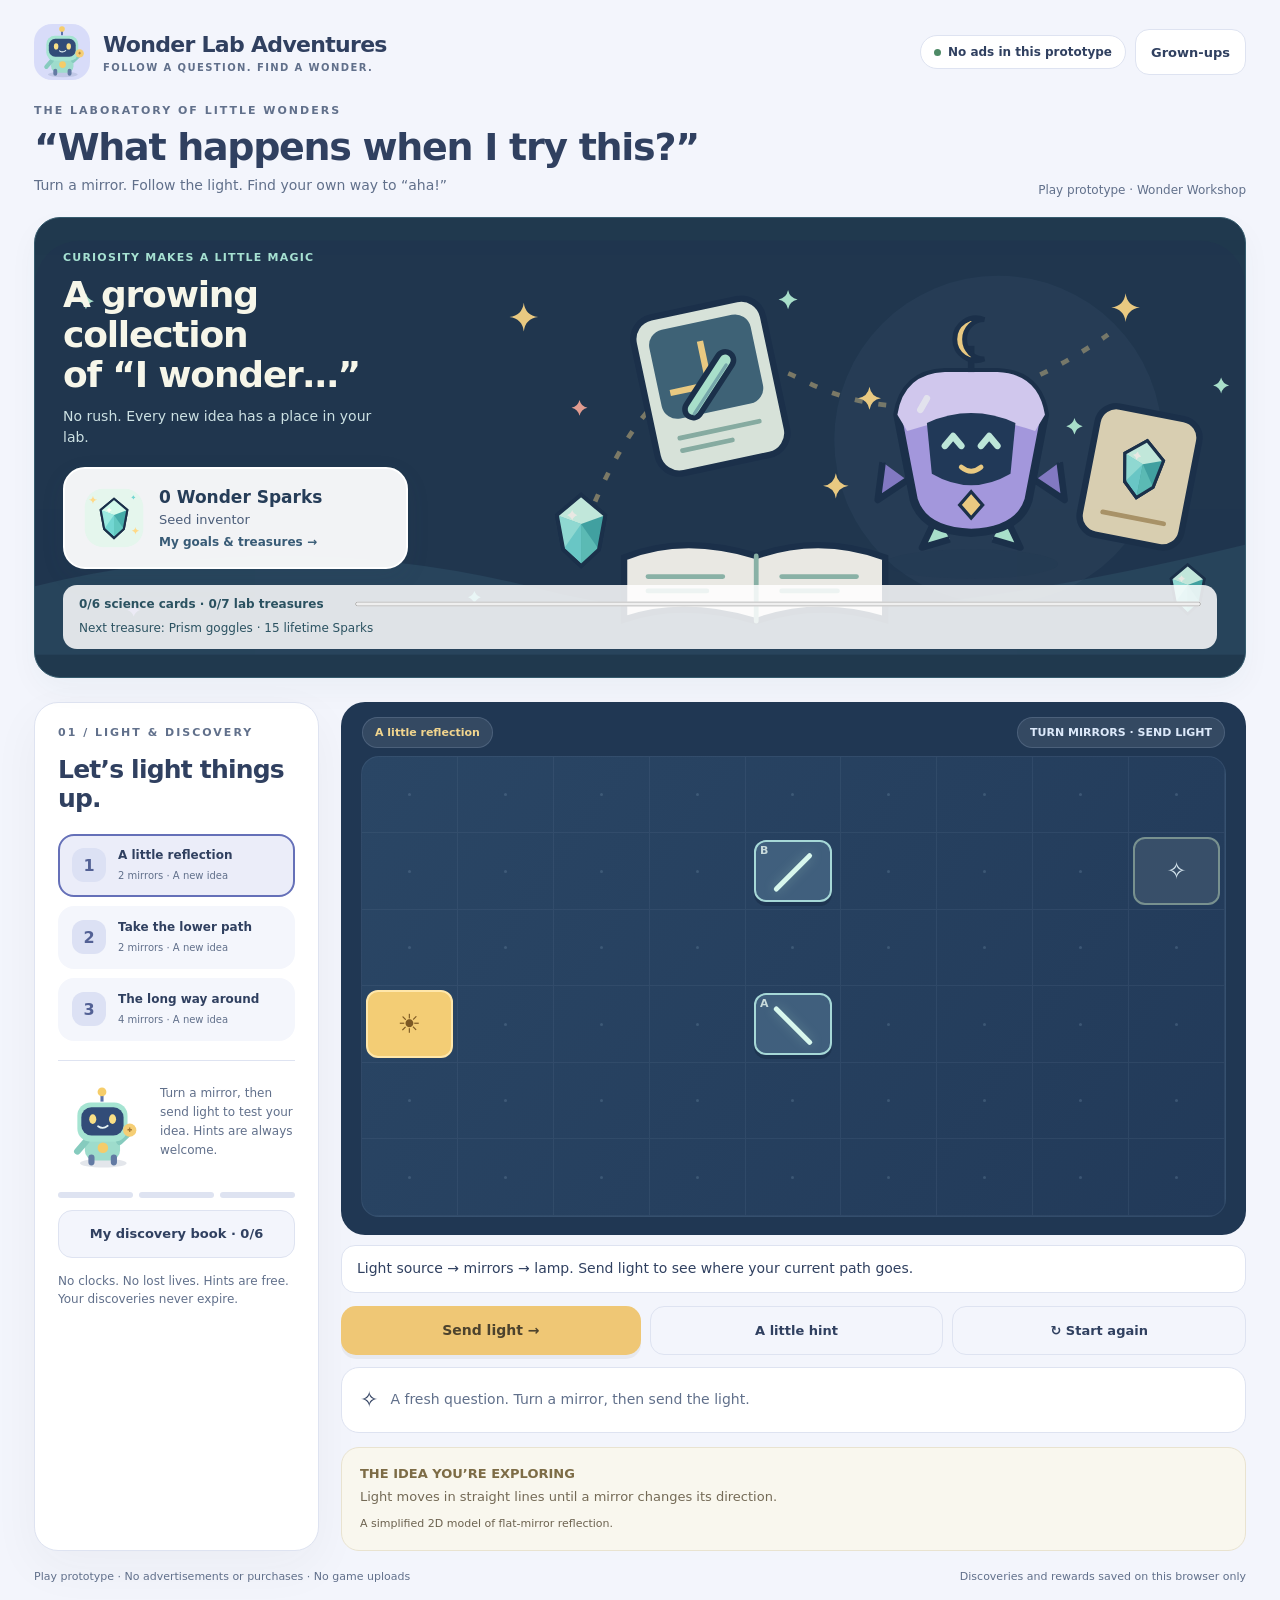
==== commit a670a643: "Merge pull request #2 from blockaystudio/codex/lab-progression Owner authorized release. PR #1 is me" ====
--- a/play/index.html
+++ b/play/index.html
@@ -15,7 +15,57 @@
 .mirror:focus-visible{outline:3px solid #FFFFFF;outline-offset:3px}
 .path-description{font-size:14px;line-height:1.55;background:var(--panel);border:1px solid var(--line);border-radius:14px;padding:12px 15px;margin:10px 0 0;overflow-wrap:anywhere}
 @media(max-width:620px){.lab-stage{min-height:330px}.mirror::after{font-size:11px}.lab-stage .stage-top{padding:12px}.lab-stage .stage-tag{padding:7px 8px}.light-source,.light-goal{min-width:27px;min-height:27px}.lab-actions button{flex-basis:100px}}
-</style></head><body><div class="shell"><header class="topbar" id="header"></header><div class="intro"><div><div class="eyebrow">The laboratory of little wonders</div><h1 style="margin-top:8px">“What happens when I try this?”</h1><p>Turn a mirror. Follow the light. Find your own way to “aha!”</p></div><span class="badge">Play prototype · Build 01</span></div><main class="layout"><aside class="panel"><div class="eyebrow">01 / Light & discovery</div><h2>Let’s light things up.</h2><div id="puzzle-list"></div><div class="divider"></div><div class="robot-note"><div id="robot-art"></div><p id="robot-note" aria-live="polite">Hello, inventor! Tap a mirror to turn it. Then send a beam of light to the little lamp.</p></div><div class="progress" id="lab-progress"></div><button id="discoveries" class="secondary wide">My discovery book</button><p class="small" style="margin:14px 0 0">No clocks. No lost lives. A good question is always welcome.</p></aside><div class="stage-wrap"><section class="stage lab-stage" aria-label="Interactive light reflection experiment"><div class="stage-top"><span class="stage-tag" id="puzzle-title">A little reflection</span><span class="stage-tag">TURN MIRRORS · SEND LIGHT</span></div><div class="lab-board" id="board"></div><svg class="ray" id="ray" viewBox="0 0 900 600" preserveAspectRatio="none" aria-hidden="true"></svg></section><p id="path-description" class="path-description" role="status" aria-live="polite"></p><div class="toolbar lab-actions"><button class="primary" id="send-light">Send light →</button><button class="secondary" id="hint">A little hint</button><button class="secondary" id="reset-puzzle">↻ Start again</button></div><div class="message" aria-live="polite"><span class="message-icon">✧</span><p id="lab-message"><strong>Let curiosity lead.</strong> Rotate the mirrors to connect the golden light to the lamp.</p></div><div class="concept"><h3>THE IDEA YOU’RE EXPLORING</h3><p id="concept">Light moves in straight lines until a mirror changes its direction.</p></div><button id="next-puzzle" class="primary wide" style="margin-top:12px" hidden>Try the next experiment →</button></div></main><footer class="footnote"><span>Supervised playtest · No advertisements or purchases · No network requests</span><span id="save-status">Discoveries saved on this browser only</span></footer></div>
+
+/* The Wonder Workshop: original illustrated rewards, always available at your pace. */
+.reward-art{display:block;line-height:0;min-width:0}.reward-art>svg{display:block;width:100%;height:auto;max-height:100%}
+.wonder-banner{position:relative;isolation:isolate;overflow:hidden;border:1px solid #b9d8d9;border-radius:26px;background:linear-gradient(115deg,#e1f2eb 5%,#edf4f7 58%,#d9e6ee);display:grid;grid-template-columns:1fr 290px;gap:16px;padding:28px;margin-bottom:24px;box-shadow:0 12px 30px #2440530a}
+#banner-art{position:absolute;inset:0 0 0 26%;z-index:-1;opacity:.88;pointer-events:none}#banner-art .reward-art,#banner-art svg{width:100%;height:100%;object-fit:cover}
+.banner-copy{max-width:380px}.banner-copy .eyebrow{color:#3c6769;letter-spacing:1.2px}.banner-copy h2{font-size:clamp(26px,3vw,36px);line-height:1.12;letter-spacing:-1.2px;margin:10px 0;color:#213d50}.banner-copy p{font-size:14px;max-width:310px;color:#426174;margin:0}
+.spark-purse{align-self:start;display:flex;gap:12px;text-align:left;align-items:center;padding:16px;background:#fffffff0;border:2px solid #ffffff;border-radius:22px;box-shadow:0 8px 24px #294b6417;min-height:110px;color:#263d58}.spark-purse:hover{border-color:#85b9be}.spark-purse:focus-visible{outline-offset:3px}.spark-purse>#spark-icon{width:66px;flex-shrink:0}.spark-purse strong{font-size:17px;display:block;line-height:1.35}.spark-purse #tier-name{display:block;font-size:13px;margin:4px 0;color:#4b5d79}.spark-purse small{font-size:12px;font-weight:800;color:#385b76}
+.banner-progress{grid-column:1/-1;display:grid;grid-template-columns:260px 1fr;align-items:center;gap:8px 16px;font-size:12px;color:#2b5261;font-weight:700;background:#ffffffd9;border-radius:14px;padding:12px 16px}.banner-progress progress{width:100%;height:10px;accent-color:#3a8c86}.banner-progress #next-wonder{grid-column:1/-1;font-size:12px;line-height:1.5;font-weight:500}
+#robot-art{position:relative;width:88px;flex-shrink:0;min-height:80px}#robot-art>svg{width:100%;height:auto}.robot-note{align-items:flex-start}.robot-accessory{position:absolute;pointer-events:none}.robot-accessory.goggles{left:12%;top:26%;width:76%}.robot-accessory.badge-orbit{right:-5%;bottom:-2%;width:48%}.robot-accessory>svg{width:100%;height:auto}#robot-art[data-companion="nova"][data-cosmetic="bot-mint"]>svg{filter:hue-rotate(35deg)}#robot-art[data-companion="nova"][data-cosmetic="bot-plum"]>svg{filter:hue-rotate(115deg)}
+.model-note{font-size:11px!important;margin-top:8px!important;color:#6c624f!important}
+.reward-notice{background:linear-gradient(115deg,#fff6d6,#e7f5ee);border:2px solid #d8c175;border-radius:22px;padding:18px;margin-top:14px}.reward-celebration{display:flex;align-items:center;gap:18px}.reward-celebration>.reward-art{width:110px;flex-shrink:0}.reward-celebration h3{font-size:23px;margin:5px 0;color:#394c61}.reward-celebration p{font-size:14px;margin:0 0 12px;color:#465f6b}.reward-celebration .eyebrow{color:#685b2d;letter-spacing:1px}.reward-celebration button{font-size:12px;min-height:44px;background:#fffdf3}
+.wonder-modal{max-width:1020px;padding:28px;background:#f8fafb}.wonder-modal h2{font-size:30px;line-height:1.15;color:#273d58}.wonder-modal h3{font-size:18px;letter-spacing:-.3px;color:#30465f}.wonder-modal p{line-height:1.6}.wonder-modal .eyebrow{font-size:10px;letter-spacing:1.3px}.wonder-modal button{min-height:44px}.wonder-modal button:disabled{opacity:1;background:#e8edf1;color:#596475;border-color:#cbd5dc}.wonder-modal .modal-close{position:sticky;top:0;z-index:3;background:#e8edf3;border:1px solid #cbd5dc}
+.hub-heading{display:flex;align-items:center;gap:18px;clear:none;padding:6px 44px 14px 0}.hub-heading>.reward-art{width:90px;flex-shrink:0}.hub-heading h2{margin:8px 0}.hub-heading p{margin-bottom:0}.hub-columns{display:grid;grid-template-columns:1.15fr 1fr;gap:20px;margin:12px 0 26px}.mission-board,.reward-rules{border:1px solid #d5e3e4;border-radius:22px;background:#fff;padding:20px}.reward-rules{background:#eaf3ef}.mission-list{padding:0;margin:0;list-style:none}.mission-list li{display:flex;gap:12px;border-top:1px solid #e1e8ed;padding:13px 0}.mission-list li:last-child{padding-bottom:0}.mission-list strong{font-size:14px}.mission-list p{font-size:12px;margin:4px 0!important;line-height:1.45!important}.goal-mark{flex-shrink:0;display:grid;place-items:center;height:29px;width:29px;border-radius:50%;background:#edf1f8;color:#536384;font-weight:800}.goal-done .goal-mark{background:#c5eadc;color:#28634e}.goal-status{font-size:11px;color:#496078;font-weight:800}.reward-rules dl{display:grid;grid-template-columns:1fr auto;gap:12px 15px;font-size:13px;line-height:1.5}.reward-rules dd{font-weight:800;margin:0;color:#23685d}.reward-rules .small{font-size:12px}
+.collection-heading{display:flex;justify-content:space-between;gap:16px;align-items:center}.collection-heading>span{font-size:12px;color:#51677c}.treasure-grid{display:grid;grid-template-columns:repeat(3,minmax(0,1fr));gap:14px}.treasure{padding:15px;border:1px solid #cfdee5;border-radius:21px;background:#fff;display:flex;flex-direction:column;min-width:0;box-shadow:0 5px 0 #e7edf2}.treasure.earned{border-color:#82bba8;background:#f4fbf7}.treasure>.reward-art{height:145px;display:grid;place-items:center;margin-bottom:12px;background:linear-gradient(145deg,#e7f1f0,#eef0f9);border-radius:14px;overflow:hidden}.treasure>.reward-art>svg{width:100%;height:100%;object-fit:contain}.treasure h3{margin:8px 0}.treasure p{font-size:12px;margin-bottom:8px}.treasure .reward-requirement{font-weight:700;color:#52617d;margin-top:auto}.treasure .secondary{font-size:12px;padding:10px}.treasure [aria-pressed="true"]{background:#2e6c5b;color:#fff;border-color:#2e6c5b}.classic-options{display:flex;flex-wrap:wrap;align-items:center;gap:8px;margin:22px 0;font-size:12px}.classic-options span{width:100%}.classic-options button{font-size:12px}.classic-options [aria-pressed="true"]{border-color:#637c9c;background:#e0eaf4}
+.collection-preview{margin-top:24px;padding-top:22px;border-top:1px solid #d5e0e5}.card-preview-grid{display:grid;grid-template-columns:repeat(3,minmax(0,1fr));gap:12px;margin-bottom:18px}.card-preview{border:1px solid #d6e3e8;border-radius:15px;overflow:hidden;background:white}.card-preview .reward-art{height:95px}.card-preview svg{height:100%;width:100%;object-fit:cover}.card-preview strong,.card-preview>span:not(.reward-art){display:block;padding:0 12px;font-size:12px;line-height:1.5}.card-preview strong{padding-top:10px}.card-preview>span:not(.reward-art){padding-bottom:12px;color:#52667b}
+.card-collection{display:grid;grid-template-columns:repeat(2,minmax(0,1fr));gap:18px;margin:20px 0}.science-card{padding:16px;border:1px solid #cfdbdf;border-radius:22px;background:#fff;display:flex;flex-direction:column;min-width:0}.science-card.discovery{margin:0;background:#f0f7f3;border:1px solid #a2c9bc}.science-card>.reward-art{height:170px;background:#e5eef3;border-radius:14px;overflow:hidden;margin-bottom:14px}.science-card>.reward-art>svg{height:100%;width:100%;object-fit:cover}.science-card h3{font-size:19px;margin:9px 0}.science-card p{font-size:14px;margin:0 0 16px}.science-card button,.collection-lock{margin-top:auto}.science-card button{font-size:12px}.collection-lock{font-size:12px;line-height:1.5;background:#edf1f5;border-radius:12px;padding:12px;color:#52637c}#book-feedback:not(:empty),#equip-feedback:not(:empty){background:#dcefe5;border:1px solid #a8c9b7;border-radius:14px;padding:12px;font-weight:700;font-size:13px}
+body[data-theme="moonlit"]{--paper:#ebedf9;--panel:#fafaff;--accent:#6654a0;--line:#d3d7ed}body[data-theme="moonlit"] .lab-stage{background:#252c57}body[data-theme="moonlit"] .lab-board{background:radial-gradient(ellipse at top,#414578,#252d56)}
+body[data-theme="greenhouse"]{--paper:#edf7f1;--panel:#fbfffc;--accent:#397a67;--line:#cde3d6}body[data-theme="greenhouse"] .lab-stage{background:#1d4949}body[data-theme="greenhouse"] .lab-board{background:linear-gradient(125deg,#315c56,#224947)}body[data-theme="greenhouse"] .mirror{background:#3d6a62}
+@media(max-width:850px){.wonder-banner{grid-template-columns:1fr 250px;padding:22px}.banner-copy h2{font-size:29px}.banner-copy p{max-width:230px}.spark-purse{padding:13px}.spark-purse strong{font-size:15px}.spark-purse>#spark-icon{width:48px}.banner-progress{grid-template-columns:1fr}.banner-progress #next-wonder{grid-column:auto}.treasure-grid{grid-template-columns:repeat(2,minmax(0,1fr))}}
+@media(max-width:620px){.wonder-banner{display:flex;flex-direction:column;padding:20px;gap:16px;border-radius:22px;margin-bottom:18px}#banner-art{inset:0 -20% 35% 20%;opacity:.48}.banner-copy{max-width:100%}.banner-copy h2{font-size:28px;max-width:240px}.banner-copy p{font-size:13px;max-width:240px}.banner-copy .eyebrow{font-size:9px}.spark-purse{width:100%;min-height:90px;background:#fffffff2}.spark-purse strong{font-size:17px}.spark-purse>#spark-icon{width:52px}.banner-progress{display:grid;font-size:11px;padding:12px}.banner-progress #next-wonder{font-size:11px}#robot-art{width:70px}.reward-celebration{gap:10px;align-items:flex-start}.reward-celebration>.reward-art{width:65px}.reward-notice{padding:14px}.reward-celebration h3{font-size:19px}.reward-celebration p{font-size:12px}.reward-celebration .secondary{padding:8px;font-size:11px}.wonder-modal{padding:18px;max-height:94vh}.wonder-modal h2{font-size:25px}.hub-heading{gap:10px;padding-right:26px}.hub-heading>.reward-art{width:50px}.hub-heading p{font-size:12px}.hub-columns{grid-template-columns:1fr;gap:14px}.mission-board,.reward-rules{padding:16px}.collection-heading{display:block}.collection-heading h3{margin-bottom:6px}.collection-heading>span{display:block;margin-bottom:12px}.treasure-grid{gap:10px}.treasure{padding:10px;border-radius:17px}.treasure>.reward-art{height:105px}.treasure h3{font-size:15px}.treasure p{font-size:11px;line-height:1.5}.treasure .eyebrow{font-size:8px}.treasure .secondary{font-size:11px;padding:8px;line-height:1.3}.card-preview-grid{grid-template-columns:repeat(2,minmax(0,1fr));gap:9px}.card-preview strong,.card-preview>span:not(.reward-art){font-size:11px;padding-left:8px;padding-right:8px}.card-preview .reward-art{height:85px}.card-collection{grid-template-columns:1fr;gap:14px}.science-card>.reward-art{height:175px}.science-card h3{font-size:20px}.science-card p{font-size:14px}.classic-options button{flex:1}}
+
+/* Keep heading contrast independent of the illustration beneath it. */
+.wonder-banner{background:#20394e;grid-template-columns:1fr 1fr;border-color:#355b6d}
+#banner-art{inset:0;opacity:.9}.banner-copy{grid-column:1}.banner-copy h2{color:#f6f6e9}.banner-copy .eyebrow{color:#a6e1d2}.banner-copy p{color:#cce1e3}.spark-purse{grid-column:1;max-width:345px;margin-top:2px;min-height:92px}.banner-progress{position:relative;z-index:1}
+@media(max-width:620px){#banner-art{inset:0;opacity:.22}.banner-copy p{color:#e0eeed}.spark-purse{max-width:none}.banner-copy .eyebrow{color:#bcf1e1}}
+
+/* On phones, put the experiment ahead of decorative banner copy. */
+@media(max-width:620px){.wonder-banner{padding:14px 16px;gap:10px}.banner-copy h2,.banner-copy p{display:none}.banner-copy .eyebrow{font-size:9px}.spark-purse{min-height:76px;padding:10px 13px}.spark-purse>#spark-icon{width:45px}.spark-purse strong{font-size:16px}.spark-purse #tier-name{margin:2px 0;font-size:12px}.spark-purse small{font-size:11px}.banner-progress{padding:8px 12px;gap:4px}.banner-progress progress{height:6px}}
+</style></head><body><div class="shell">
+  <header class="topbar" id="header"></header>
+  <div class="intro"><div><div class="eyebrow">The laboratory of little wonders</div><h1 style="margin-top:8px">“What happens when I try this?”</h1><p>Turn a mirror. Follow the light. Find your own way to “aha!”</p></div><span class="badge">Play prototype · Wonder Workshop</span></div>
+  <section class="wonder-banner" aria-label="Your Wonder Workshop progress">
+    <div id="banner-art" aria-hidden="true"></div>
+    <div class="banner-copy"><span class="eyebrow">Curiosity makes a little magic</span><h2>A growing collection<br>of “I wonder…”</h2><p>No rush. Every new idea has a place in your lab.</p></div>
+    <button id="open-goals" class="spark-purse"><span id="spark-icon" aria-hidden="true"></span><span><strong><span id="spark-count">0</span> Wonder Sparks</strong><span id="tier-name">Curious Inventor</span><small>My goals & treasures →</small></span></button>
+    <div class="banner-progress"><span id="collection-count">0/6 science cards · 0/7 lab treasures</span><progress id="spark-meter" value="0" max="40" aria-label="Lifetime Sparks toward your next inventor tier"></progress><span id="next-wonder"></span></div>
+  </section>
+  <main class="layout">
+    <aside class="panel"><div class="eyebrow">01 / Light & discovery</div><h2>Let’s light things up.</h2><div id="puzzle-list"></div><div class="divider"></div><div class="robot-note"><div id="robot-art" role="img"></div><p id="robot-note" aria-live="polite"></p></div><div class="progress" id="lab-progress"></div><button id="discoveries" class="secondary wide">My discovery book</button><p class="small" style="margin:14px 0 0">No clocks. No lost lives. Hints are free. Your discoveries never expire.</p></aside>
+    <div class="stage-wrap">
+      <section class="stage lab-stage" aria-label="Interactive light reflection experiment"><div class="stage-top"><span class="stage-tag" id="puzzle-title">A little reflection</span><span class="stage-tag">TURN MIRRORS · SEND LIGHT</span></div><div class="lab-board" id="board"></div><svg class="ray" id="ray" viewBox="0 0 900 600" preserveAspectRatio="none" aria-hidden="true"></svg></section>
+      <p id="path-description" class="path-description" role="status" aria-live="polite"></p>
+      <div class="toolbar lab-actions"><button class="primary" id="send-light">Send light →</button><button class="secondary" id="hint">A little hint</button><button class="secondary" id="reset-puzzle">↻ Start again</button></div>
+      <div class="message" aria-live="polite"><span class="message-icon">✧</span><p id="lab-message"></p></div>
+      <section id="reward-notice" class="reward-notice" role="status" aria-live="polite" hidden></section>
+      <div class="concept"><h3>THE IDEA YOU’RE EXPLORING</h3><p id="concept"></p><p class="model-note">A simplified 2D model of flat-mirror reflection.</p></div>
+      <button id="next-puzzle" class="primary wide" style="margin-top:12px" hidden>Try the next experiment →</button>
+    </div>
+  </main>
+  <footer class="footnote"><span>Play prototype · No advertisements or purchases · No game uploads</span><span id="save-status">Discoveries saved on this browser only</span></footer>
+</div>
 <noscript><p>This prototype needs JavaScript enabled.</p></noscript><script>/* Shared prototype foundation. No network, analytics, advertisements or purchases. */
 (function (root, factory) {
   const api = factory(); if (typeof module === 'object' && module.exports) module.exports = api;
@@ -192,33 +242,412 @@
 root.KidsUI={modal,closeModal,toast,spark,mountHeader,parentArea};
 })(globalThis);
 
-(function(){'use strict';const C=KidsCore,A=KidsArt,U=KidsUI,$=id=>document.getElementById(id);const store=new C.LocalSave('wonder-lab-adventures',C.labDefaults,C.normalizeLab);let state=store.data;state.visits++;let result=null,hinted=-1;
- const invitation='Tap a mirror to turn it. Then send light to test your path.';
- // A saved discovery alone must not light a board that has since been changed.
- function restoreTrace(){const trace=C.traceLight(C.PUZZLES[state.puzzle],state.orientations[state.puzzle]);result=state.solved.includes(state.puzzle)&&trace.success?trace:null;}
- function freshFeedback(){hinted=-1;$('robot-note').textContent=invitation;$('lab-message').textContent=result?.success?'Your saved path lights the lamp. Your discovery card is in the book.':'A fresh question. Turn a mirror, then send the light.';}
- function openPuzzle(i){state.puzzle=i;restoreTrace();freshFeedback();save();render();}
- function describePath(){
-  if(!result)return 'Light source → mirrors → lamp. Send light to see where your current path goes.';
-  const route=['Light source',...result.touched.map(i=>'mirror '+String.fromCharCode(65+i))];
-  const [x,y]=result.path.at(-1);
-  route.push(result.success?'Lamp lit':result.loop?'repeating path — light stopped':(x<0?'left':x>8?'right':y<0?'top':'bottom')+' board edge — lamp not lit');
-  return route.join(' → ');
- }
- U.mountHeader('lab','Wonder Lab Adventures','Follow a question. Find a wonder.');$('robot-art').innerHTML=A.robot();
- function save(){store.save(state);$('save-status').textContent=store.warning||'Discoveries saved on this browser only';document.body.classList.toggle('reduced-motion',state.reducedMotion);}
- function render(){const p=C.PUZZLES[state.puzzle];
-  $('puzzle-list').innerHTML=C.PUZZLES.map((p,i)=>`<button class="lab-step ${state.puzzle===i?'selected':''} ${state.solved.includes(i)?'solved':''}" data-puzzle="${i}" aria-pressed="${state.puzzle===i}"><span class="number">${state.solved.includes(i)?'✓':i+1}</span><div><strong>${p.name}</strong><small>${p.mirrors.length} mirrors · One discovery</small></div></button>`).join('');document.querySelectorAll('[data-puzzle]').forEach(b=>b.onclick=()=>{openPuzzle(Number(b.dataset.puzzle));});
-  $('puzzle-title').textContent=p.name;$('concept').textContent=p.concept;$('lab-progress').innerHTML=C.PUZZLES.map((_,i)=>`<span class="${state.solved.includes(i)?'done':''}"></span>`).join('');$('discoveries').textContent='My discovery book · '+state.solved.length+'/3';
-  let html='';for(let y=0;y<6;y++)for(let x=0;x<9;x++){const m=p.mirrors.findIndex(v=>v[0]===x&&v[1]===y),start=x===p.start[0]&&y===p.start[1],goal=x===p.goal[0]&&y===p.goal[1];html+='<div class="lab-cell">'+(m>=0?`<button class="mirror ${state.orientations[state.puzzle][m]==='\\'?'backslash':''} ${hinted===m?'hint':''}" data-mirror="${m}" data-label="${String.fromCharCode(65+m)}" aria-label="Rotate mirror ${String.fromCharCode(65+m)}. Currently ${state.orientations[state.puzzle][m]==='/'?'sloping up right':'sloping down right'}"></button>`:start?'<div class="light-source" aria-label="Light source">☀</div>':goal?`<div class="light-goal ${result?.success?'lit':''}" aria-label="${result?.success?'Lamp is lit':'Lamp is waiting for light'}"><span class="lamp">✧</span></div>`:'')+'</div>';}$('board').innerHTML=html;
-  document.querySelectorAll('[data-mirror]').forEach(b=>b.onclick=()=>{const i=Number(b.dataset.mirror);state.orientations[state.puzzle][i]=state.orientations[state.puzzle][i]==='/'?'\\':'/';result=null;freshFeedback();$('lab-message').textContent='Mirrors changed. Send light to test this path.';save();render();const newButton=document.querySelector(`[data-mirror="${i}"]`);newButton?.focus({preventScroll:true});});
-  $('path-description').textContent=describePath();
-  $('ray').innerHTML=result?`<path pathLength="1" d="${result.path.map(([x,y],i)=>(i?'L':'M')+(x*100+50)+' '+(y*100+50)).join(' ')}"/>`:'';$('next-puzzle').hidden=!result?.success||state.puzzle===2;
- }
- function hint(){const p=C.PUZZLES[state.puzzle];hinted=p.solution.findIndex((o,i)=>state.orientations[state.puzzle][i]!==o);if(hinted<0){$('robot-note').textContent='Your mirrors are lined up. Try sending the light!';}else{$('robot-note').textContent=`Take another look at mirror ${String.fromCharCode(65+hinted)}. Turn it once, then follow where the light goes.`;}render();}
- $('send-light').onclick=()=>{const i=state.puzzle,p=C.PUZZLES[i];state.attempts[i]++;result=C.traceLight(p,state.orientations[i]);if(result.success){const first=!state.solved.includes(i);if(first)state.solved.push(i);$('lab-message').innerHTML='<strong>Aha! You lit the lamp.</strong> '+p.concept;$('robot-note').textContent=state.solved.length===3?'Three lovely discoveries. You can revisit any experiment, or stop here and celebrate what you found.':'You found a path! A fresh experiment is waiting whenever you are ready.';if(first)U.spark(document.querySelector('.lab-stage'));}else{$('lab-message').innerHTML='<strong>A useful experiment!</strong> Follow the beam and try turning the mirror where it goes off course.';$('robot-note').textContent='Nothing is lost when you try. Every path gives you another clue.';if(state.attempts[i]>=2){hinted=p.solution.findIndex((o,j)=>state.orientations[i][j]!==o);if(hinted>=0)$('robot-note').textContent=`Here’s a little help: try turning mirror ${String.fromCharCode(65+hinted)}. Your hints stay on this browser.`;}}save();render();};
- $('hint').onclick=hint;$('reset-puzzle').onclick=()=>{state.orientations[state.puzzle]=C.PUZZLES[state.puzzle].initial.slice();state.attempts[state.puzzle]=0;result=null;freshFeedback();save();render();$('lab-message').textContent='A fresh start. Your discovery cards are still safe.';};$('next-puzzle').onclick=()=>{openPuzzle(Math.min(2,state.puzzle+1));};
- $('discoveries').onclick=()=>U.modal(`<span class="eyebrow">My discovery book</span><h2 style="margin-top:10px">Small experiments. Big ideas.</h2>${state.solved.length?state.solved.map(i=>`<div class="discovery"><h3>✦ ${C.PUZZLES[i].name}</h3><p>${C.PUZZLES[i].concept}</p></div>`).join(''):'<p>Light a lamp to add your first discovery card.</p>'}<p class="small">This prototype explores idealized 2D mirror reflection. It is not a complete science curriculum or an independently validated learning assessment.</p>`);
- $('parents').onclick=()=>U.parentArea(store,[{value:state.solved.length,label:'Experiments solved'},{value:state.visits,label:'Browser visits'}],()=>location.reload(),()=>{state.reducedMotion=!state.reducedMotion;save();});restoreTrace();freshFeedback();save();render();
+globalThis.WonderRewardArt={"angle": "<svg xmlns=\"http://www.w3.org/2000/svg\" viewBox=\"0 0 240 160\" role=\"img\">\n  <title>An equal-angle bounce</title>\n  <desc>A horizontal flat mirror reflects one ray symmetrically. Equal angle arcs lie between each ray and the dotted line perpendicular to the mirror, not between the rays and its surface.</desc>\n  <rect width=\"240\" height=\"160\" rx=\"22\" fill=\"#223A5A\"/><path d=\"M0 134Q70 95 132 128T240 121V160H0Z\" fill=\"#2D4B67\"/><g fill=\"#FFFFFF\" opacity=\".16\"><circle cx=\"20\" cy=\"37\" r=\"1.5\"/><circle cx=\"43\" cy=\"130\" r=\"1.5\"/><circle cx=\"71\" cy=\"24\" r=\"1.5\"/><circle cx=\"106\" cy=\"139\" r=\"1.5\"/><circle cx=\"154\" cy=\"22\" r=\"1.5\"/><circle cx=\"181\" cy=\"141\" r=\"1.5\"/><circle cx=\"219\" cy=\"72\" r=\"1.5\"/><circle cx=\"214\" cy=\"25\" r=\"1.5\"/></g><path d=\"M31 127H209\" stroke=\"#1B304A\" stroke-width=\"16\" stroke-linecap=\"round\"/><path d=\"M31 123H209\" stroke=\"#B7F1D8\" stroke-width=\"7\" stroke-linecap=\"round\"/><path d=\"M120 122V24\" stroke=\"#B7CEDA\" stroke-width=\"2.5\" stroke-dasharray=\"5 6\"/><path d=\"M49 39L120 122L191 39\" fill=\"none\" stroke=\"#FFD987\" stroke-width=\"13\" opacity=\".12\" stroke-linecap=\"round\" stroke-linejoin=\"round\"/><path d=\"M49 39L120 122L191 39\" fill=\"none\" stroke=\"#FFD987\" stroke-width=\"4\" stroke-linecap=\"round\" stroke-linejoin=\"round\"/><path d=\"M74 61L81 73L69 68M159 73L166 61L168 73\" fill=\"none\" stroke=\"#FFF5CE\" stroke-width=\"3\" stroke-linejoin=\"round\"/><path d=\"M120 90A32 32 0 0 0 99.2 97.7M120 90A32 32 0 0 1 140.8 97.7\" fill=\"none\" stroke=\"#F6A798\" stroke-width=\"3.5\" stroke-linecap=\"round\"/><path d=\"M35 82 Q36 87 41 88 Q36 89 35 94 Q34 89 29 88 Q34 87 35 82Z\" fill=\"#FFD987\"/><path d=\"M208 85 Q209 90 214 91 Q209 92 208 97 Q207 92 202 91 Q207 90 208 85Z\" fill=\"#B7F1D8\"/><path d=\"M47 137L39 145M71 137L63 145M95 137L87 145M119 137L111 145M143 137L135 145M167 137L159 145M191 137L183 145\" stroke=\"#6E8EA1\" stroke-width=\"2\"/>\n</svg>\n", "badge-orbit": "<svg xmlns=\"http://www.w3.org/2000/svg\" viewBox=\"0 0 180 180\" role=\"img\">\n  <title>Orbit Maker badge</title>\n  <desc>A scalloped navy and gold science badge with an original mint orbit emblem and coral ribbons.</desc>\n  <path d=\"M54 107L41 157L65 146L82 162L92 112M126 107L139 157L115 146L98 162L88 112\" fill=\"#F6A798\" stroke=\"#1B304A\" stroke-width=\"4\" stroke-linejoin=\"round\"/><path d=\"M90 18L104 27L121 27L130 42L145 51L145 68L154 82L145 97L145 114L130 123L121 138L104 138L90 147L76 138L59 138L50 123L35 114L35 97L26 82L35 68L35 51L50 42L59 27L76 27Z\" fill=\"#FFD987\" stroke=\"#1B304A\" stroke-width=\"4\"/><circle cx=\"90\" cy=\"83\" r=\"44\" fill=\"#223A5A\"/><g fill=\"none\" stroke=\"#B7F1D8\" stroke-width=\"3\"><ellipse cx=\"90\" cy=\"83\" rx=\"33\" ry=\"12\" transform=\"rotate(-34 90 83)\"/><ellipse cx=\"90\" cy=\"83\" rx=\"33\" ry=\"12\" transform=\"rotate(34 90 83)\"/></g><circle cx=\"90\" cy=\"83\" r=\"8\" fill=\"#FFD987\"/><circle cx=\"114\" cy=\"58\" r=\"5\" fill=\"#F6A798\"/><path d=\"M29 22 Q30 28 36 29 Q30 30 29 36 Q28 30 22 29 Q28 28 29 22Z\" fill=\"#72D6D2\"/>\n</svg>\n", "beam": "<svg xmlns=\"http://www.w3.org/2000/svg\" viewBox=\"0 0 240 160\" role=\"img\">\n  <title>Light&#x27;s straight path</title>\n  <desc>An illustrated light source sends one straight ray toward a waiting lamp. The arrows show its direction.</desc>\n  <rect width=\"240\" height=\"160\" rx=\"22\" fill=\"#223A5A\"/><path d=\"M0 134Q70 95 132 128T240 121V160H0Z\" fill=\"#2D4B67\"/><g fill=\"#FFFFFF\" opacity=\".16\"><circle cx=\"20\" cy=\"37\" r=\"1.5\"/><circle cx=\"43\" cy=\"130\" r=\"1.5\"/><circle cx=\"71\" cy=\"24\" r=\"1.5\"/><circle cx=\"106\" cy=\"139\" r=\"1.5\"/><circle cx=\"154\" cy=\"22\" r=\"1.5\"/><circle cx=\"181\" cy=\"141\" r=\"1.5\"/><circle cx=\"219\" cy=\"72\" r=\"1.5\"/><circle cx=\"214\" cy=\"25\" r=\"1.5\"/></g><circle cx=\"192\" cy=\"81\" r=\"36\" fill=\"#FFD987\" opacity=\".08\"/><path d=\"M24 122H217\" stroke=\"#55738A\" stroke-width=\"3\"/><path d=\"M42 80H198\" fill=\"none\" stroke=\"#FFD987\" stroke-width=\"13\" opacity=\".12\" stroke-linecap=\"round\" stroke-linejoin=\"round\"/><path d=\"M42 80H198\" fill=\"none\" stroke=\"#FFD987\" stroke-width=\"4\" stroke-linecap=\"round\" stroke-linejoin=\"round\"/><path d=\"M91 74L99 80L91 86M141 74L149 80L141 86\" fill=\"none\" stroke=\"#FFF5CE\" stroke-width=\"3\" stroke-linecap=\"round\" stroke-linejoin=\"round\"/><path d=\"M26 66H43L50 80L43 94H26Z\" fill=\"#72D6D2\" stroke=\"#1B304A\" stroke-width=\"4\"/><path d=\"M29 102V120M21 121H44\" stroke=\"#B7F1D8\" stroke-width=\"4\" stroke-linecap=\"round\"/><rect x=\"183\" y=\"62\" width=\"29\" height=\"36\" rx=\"12\" fill=\"#FFD987\" stroke=\"#1B304A\" stroke-width=\"4\"/><path d=\"M190 102H205M194 107H201\" stroke=\"#B7F1D8\" stroke-width=\"4\" stroke-linecap=\"round\"/><path d=\"M198 71 Q199 78 206 79 Q199 80 198 87 Q197 80 190 79 Q197 78 198 71Z\" fill=\"#FFFCF4\"/><path d=\"M63 27 Q64 34 71 35 Q64 36 63 43 Q62 36 55 35 Q62 34 63 27Z\" fill=\"#FFD987\"/><path d=\"M166 23 Q167 27 171 28 Q167 29 166 33 Q165 29 161 28 Q165 27 166 23Z\" fill=\"#B7F1D8\"/>\n</svg>\n", "bot-mint": "<svg xmlns=\"http://www.w3.org/2000/svg\" viewBox=\"0 0 180 180\" role=\"img\">\n  <title>Mint Circuit robot suit</title>\n  <desc>A cheerful mint robot suit with an amber antenna, curved arms and a glowing round chest button.</desc>\n  <rect x=\"9\" y=\"9\" width=\"162\" height=\"162\" rx=\"46\" fill=\"#E0F5E9\"/><g transform=\"translate(90 92) scale(0.9)\">\n      <ellipse cx=\"0\" cy=\"63\" rx=\"43\" ry=\"8\" fill=\"#1B304A\" opacity=\".12\"/>\n      <path d=\"M-31 21L-47 34M31 21L47 13\" stroke=\"#1B304A\" stroke-width=\"13\" stroke-linecap=\"round\"/>\n      <path d=\"M-31 21L-47 34M31 21L47 13\" stroke=\"#B7F1D8\" stroke-width=\"7\" stroke-linecap=\"round\"/>\n      <path d=\"M-13 43L-20 56M13 43L20 56\" stroke=\"#1B304A\" stroke-width=\"12\" stroke-linecap=\"round\"/>\n      <path d=\"M-13 43L-20 56M13 43L20 56\" stroke=\"#B7F1D8\" stroke-width=\"6\" stroke-linecap=\"round\"/>\n      <rect x=\"-29\" y=\"12\" width=\"58\" height=\"36\" rx=\"17\" fill=\"#B7F1D8\" stroke=\"#1B304A\" stroke-width=\"4\"/>\n      <circle cy=\"29\" r=\"9\" fill=\"#FFD987\" stroke=\"#1B304A\" stroke-width=\"3\"/>\n      <path d=\"M0-48V-64\" stroke=\"#1B304A\" stroke-width=\"4\"/><circle cy=\"-67\" r=\"7\" fill=\"#FFD987\" stroke=\"#1B304A\" stroke-width=\"3\"/><path d=\"M-38-32Q-38-47-22-47H22Q38-47 38-32V1Q38 17 22 17H-22Q-38 17-38 1Z\" fill=\"#B7F1D8\" stroke=\"#1B304A\" stroke-width=\"4\"/>\n      <rect x=\"-28\" y=\"-33\" width=\"56\" height=\"39\" rx=\"15\" fill=\"#223A5A\"/><circle cx=\"-12\" cy=\"-5\" r=\"5\" fill=\"#E7FFF0\"/><circle cx=\"12\" cy=\"-5\" r=\"5\" fill=\"#E7FFF0\"/>\n      <path d=\"M-7 4Q0 10 7 4\" fill=\"none\" stroke=\"#FFD987\" stroke-width=\"3\" stroke-linecap=\"round\"/>\n      <path d=\"M-31-28V-18\" stroke=\"#FFFFFF\" opacity=\".6\" stroke-width=\"4\" stroke-linecap=\"round\"/>\n    </g><path d=\"M30 27 Q31 34 38 35 Q31 36 30 43 Q29 36 22 35 Q29 34 30 27Z\" fill=\"#72D6D2\"/><path d=\"M151 124 Q152 130 158 131 Q152 132 151 138 Q150 132 144 131 Q150 130 151 124Z\" fill=\"#E3B249\"/>\n</svg>\n", "bot-plum": "<svg xmlns=\"http://www.w3.org/2000/svg\" viewBox=\"0 0 180 180\" role=\"img\">\n  <title>Starlight robot suit</title>\n  <desc>A happy plum-coloured robot with an inventive star cap, mint fingertips and a golden chest lamp.</desc>\n  <rect x=\"9\" y=\"9\" width=\"162\" height=\"162\" rx=\"46\" fill=\"#EDE5FA\"/><g transform=\"translate(90 94) scale(0.9)\">\n      <ellipse cx=\"0\" cy=\"63\" rx=\"43\" ry=\"8\" fill=\"#1B304A\" opacity=\".12\"/>\n      <path d=\"M-31 21L-47 34M31 21L47 13\" stroke=\"#1B304A\" stroke-width=\"13\" stroke-linecap=\"round\"/>\n      <path d=\"M-31 21L-47 34M31 21L47 13\" stroke=\"#BCABE7\" stroke-width=\"7\" stroke-linecap=\"round\"/>\n      <path d=\"M-13 43L-20 56M13 43L20 56\" stroke=\"#1B304A\" stroke-width=\"12\" stroke-linecap=\"round\"/>\n      <path d=\"M-13 43L-20 56M13 43L20 56\" stroke=\"#BCABE7\" stroke-width=\"6\" stroke-linecap=\"round\"/>\n      <rect x=\"-29\" y=\"12\" width=\"58\" height=\"36\" rx=\"17\" fill=\"#BCABE7\" stroke=\"#1B304A\" stroke-width=\"4\"/>\n      <circle cy=\"29\" r=\"9\" fill=\"#FFD987\" stroke=\"#1B304A\" stroke-width=\"3\"/>\n      <path d=\"M-31-49Q0-72 31-49L24-41H-24Z\" fill=\"#E6BCF2\" stroke=\"#1B304A\" stroke-width=\"4\"/><path d=\"M0 -63 Q1 -57 7 -56 Q1 -55 0 -49 Q-1 -55 -7 -56 Q-1 -57 0 -63Z\" fill=\"#FFD987\"/><path d=\"M-38-32Q-38-47-22-47H22Q38-47 38-32V1Q38 17 22 17H-22Q-38 17-38 1Z\" fill=\"#BCABE7\" stroke=\"#1B304A\" stroke-width=\"4\"/>\n      <rect x=\"-28\" y=\"-33\" width=\"56\" height=\"39\" rx=\"15\" fill=\"#223A5A\"/><path d=\"M-17-4Q-12-11-7-4M7-4Q12-11 17-4\" fill=\"none\" stroke=\"#E7FFF0\" stroke-width=\"4\" stroke-linecap=\"round\"/>\n      <path d=\"M-7 4Q0 10 7 4\" fill=\"none\" stroke=\"#FFD987\" stroke-width=\"3\" stroke-linecap=\"round\"/>\n      <path d=\"M-31-28V-18\" stroke=\"#FFFFFF\" opacity=\".6\" stroke-width=\"4\" stroke-linecap=\"round\"/>\n    </g><path d=\"M29 116 Q30 123 37 124 Q30 125 29 132 Q28 125 21 124 Q28 123 29 116Z\" fill=\"#72D6D2\"/><path d=\"M154 32 Q155 40 163 41 Q155 42 154 50 Q153 42 145 41 Q153 40 154 32Z\" fill=\"#D9AD51\"/>\n</svg>\n", "compare": "<svg xmlns=\"http://www.w3.org/2000/svg\" viewBox=\"0 0 240 160\" role=\"img\">\n  <title>Predict, turn, test</title>\n  <desc>Two small lab boards compare different mirror positions. A notebook records a prediction with a pencil, celebrating trying and observing.</desc>\n  <rect width=\"240\" height=\"160\" rx=\"22\" fill=\"#F8F3E6\"/><path d=\"M0 126Q83 102 133 131T240 121V160H0Z\" fill=\"#EBE6D6\"/><g fill=\"#6A8A8B\" opacity=\".28\"><circle cx=\"20\" cy=\"37\" r=\"1.5\"/><circle cx=\"43\" cy=\"130\" r=\"1.5\"/><circle cx=\"71\" cy=\"24\" r=\"1.5\"/><circle cx=\"106\" cy=\"139\" r=\"1.5\"/><circle cx=\"154\" cy=\"22\" r=\"1.5\"/><circle cx=\"181\" cy=\"141\" r=\"1.5\"/><circle cx=\"219\" cy=\"72\" r=\"1.5\"/><circle cx=\"214\" cy=\"25\" r=\"1.5\"/></g><rect x=\"17\" y=\"27\" width=\"91\" height=\"92\" rx=\"16\" fill=\"#223A5A\"/><rect x=\"132\" y=\"27\" width=\"91\" height=\"92\" rx=\"16\" fill=\"#223A5A\"/><path d=\"M26 84H70V43\" fill=\"none\" stroke=\"#FFD987\" stroke-width=\"13\" opacity=\".12\" stroke-linecap=\"round\" stroke-linejoin=\"round\"/><path d=\"M26 84H70V43\" fill=\"none\" stroke=\"#FFD987\" stroke-width=\"4\" stroke-linecap=\"round\" stroke-linejoin=\"round\"/><g stroke-linecap=\"round\"><path d=\"M57 97L83 71\" stroke=\"#1B304A\" stroke-width=\"14\"/><path d=\"M57 97L83 71\" stroke=\"#B7F1D8\" stroke-width=\"7\"/><path d=\"M57 100L83 74\" stroke=\"#80B3B5\" stroke-width=\"2\"/></g><path d=\"M141 62H181V105\" fill=\"none\" stroke=\"#FFD987\" stroke-width=\"13\" opacity=\".12\" stroke-linecap=\"round\" stroke-linejoin=\"round\"/><path d=\"M141 62H181V105\" fill=\"none\" stroke=\"#FFD987\" stroke-width=\"4\" stroke-linecap=\"round\" stroke-linejoin=\"round\"/><g stroke-linecap=\"round\"><path d=\"M168 49L194 75\" stroke=\"#1B304A\" stroke-width=\"14\"/><path d=\"M168 49L194 75\" stroke=\"#B7F1D8\" stroke-width=\"7\"/><path d=\"M168 52L194 78\" stroke=\"#80B3B5\" stroke-width=\"2\"/></g><circle cx=\"26\" cy=\"84\" r=\"6\" fill=\"#B7F1D8\"/><circle cx=\"141\" cy=\"62\" r=\"6\" fill=\"#B7F1D8\"/><path d=\"M114 65L126 71L114 77\" fill=\"none\" stroke=\"#7E8E99\" stroke-width=\"3\" stroke-linecap=\"round\" stroke-linejoin=\"round\"/><path d=\"M87 116Q105 109 121 115Q137 109 154 116V146Q137 139 121 145Q105 139 87 146Z\" fill=\"#FFFCF4\" stroke=\"#1B304A\" stroke-width=\"3\"/><path d=\"M121 116V145M96 124H111M96 132H112M131 124H145M131 132H142\" fill=\"none\" stroke=\"#86B3AD\" stroke-width=\"2\" stroke-linecap=\"round\"/><path d=\"M33 9 Q34 14 39 15 Q34 16 33 21 Q32 16 27 15 Q32 14 33 9Z\" fill=\"#F6A798\"/><path d=\"M213 132 Q214 138 220 139 Q214 140 213 146 Q212 140 206 139 Q212 138 213 132Z\" fill=\"#D8AC4B\"/>\n</svg>\n", "goggles": "<svg xmlns=\"http://www.w3.org/2000/svg\" viewBox=\"0 0 180 100\" role=\"img\">\n  <title>Inventor goggles</title>\n  <desc>Two golden-rimmed goggles with cool blue lenses and a plum strap, drawn as an original transparent lab accessory for layering.</desc>\n  <path d=\"M15 29Q90 7 165 29L160 49Q90 33 20 49Z\" fill=\"#97769C\" stroke=\"#1B304A\" stroke-width=\"5\"/>\n  <rect x=\"15\" y=\"24\" width=\"67\" height=\"58\" rx=\"22\" fill=\"#FFD987\" stroke=\"#1B304A\" stroke-width=\"5\"/>\n  <rect x=\"98\" y=\"24\" width=\"67\" height=\"58\" rx=\"22\" fill=\"#FFD987\" stroke=\"#1B304A\" stroke-width=\"5\"/>\n  <path d=\"M82 50Q90 42 98 50\" fill=\"none\" stroke=\"#1B304A\" stroke-width=\"5\"/>\n  <rect x=\"26\" y=\"35\" width=\"45\" height=\"36\" rx=\"14\" fill=\"#8ACED1\" fill-opacity=\".8\"/>\n  <rect x=\"109\" y=\"35\" width=\"45\" height=\"36\" rx=\"14\" fill=\"#8ACED1\" fill-opacity=\".8\"/>\n  <path d=\"M34 50L45 39M117 50L128 39\" stroke=\"#EFFFF4\" stroke-width=\"4\" stroke-linecap=\"round\"/>\n</svg>\n", "greenhouse": "<svg xmlns=\"http://www.w3.org/2000/svg\" viewBox=\"0 0 240 160\" role=\"img\">\n  <title>Glass Garden lab</title>\n  <desc>A bright imagined lab with a glass arch, leafy plants and a gentle robot watering can. It is a decoration, not experiment instructions.</desc>\n  <rect width=\"240\" height=\"160\" rx=\"22\" fill=\"#E5F4E9\"/><path d=\"M31 135V79A89 89 0 0 1 209 79V135Z\" fill=\"#D0E9E0\" stroke=\"#7FA9A0\" stroke-width=\"4\"/><path d=\"M120 1V135M34 68H206\" stroke=\"#A3C9BC\" stroke-width=\"3\"/><path d=\"M18 138H222\" stroke=\"#7FA9A0\" stroke-width=\"7\" stroke-linecap=\"round\"/><path d=\"M48 106H94L87 137H55Z\" fill=\"#F6A798\" stroke=\"#1B304A\" stroke-width=\"3\"/><path d=\"M71 107V63\" stroke=\"#578B76\" stroke-width=\"4\"/><path d=\"M71 87Q42 87 44 65Q64 61 71 87M71 72Q96 74 95 53Q73 49 71 72\" fill=\"#7EBEA1\" stroke=\"#578B76\" stroke-width=\"3\"/><path d=\"M139 93H180V126H139Z\" fill=\"#72D6D2\" stroke=\"#1B304A\" stroke-width=\"3\"/><path d=\"M180 102L207 89L210 99L180 117M140 99Q120 85 119 105Q119 119 140 115\" fill=\"none\" stroke=\"#1B304A\" stroke-width=\"5\" stroke-linejoin=\"round\"/><path d=\"M144 88Q157 75 172 88\" fill=\"none\" stroke=\"#4F9691\" stroke-width=\"4\"/><circle cx=\"108\" cy=\"36\" r=\"12\" fill=\"#FFD987\"/><path d=\"M214 31 Q215 38 222 39 Q215 40 214 47 Q213 40 206 39 Q213 38 214 31Z\" fill=\"#D4AF4E\"/><path d=\"M110 103 Q111 109 117 110 Q111 111 110 117 Q109 111 103 110 Q109 109 110 103Z\" fill=\"#FFFFFF\"/>\n</svg>\n", "mirror": "<svg xmlns=\"http://www.w3.org/2000/svg\" viewBox=\"0 0 240 160\" role=\"img\">\n  <title>A mirror&#x27;s turn</title>\n  <desc>A golden ray travels right, meets a diagonal flat mirror and turns upward in this simplified two-dimensional illustration.</desc>\n  <rect width=\"240\" height=\"160\" rx=\"22\" fill=\"#F8F3E6\"/><path d=\"M0 126Q83 102 133 131T240 121V160H0Z\" fill=\"#EBE6D6\"/><g fill=\"#6A8A8B\" opacity=\".28\"><circle cx=\"20\" cy=\"37\" r=\"1.5\"/><circle cx=\"43\" cy=\"130\" r=\"1.5\"/><circle cx=\"71\" cy=\"24\" r=\"1.5\"/><circle cx=\"106\" cy=\"139\" r=\"1.5\"/><circle cx=\"154\" cy=\"22\" r=\"1.5\"/><circle cx=\"181\" cy=\"141\" r=\"1.5\"/><circle cx=\"219\" cy=\"72\" r=\"1.5\"/><circle cx=\"214\" cy=\"25\" r=\"1.5\"/></g><circle cx=\"121\" cy=\"93\" r=\"44\" fill=\"#D9EDE4\"/><path d=\"M22 135H219\" stroke=\"#D5CDBB\" stroke-width=\"3\"/><path d=\"M32 112H120V32\" fill=\"none\" stroke=\"#FFD987\" stroke-width=\"13\" opacity=\".12\" stroke-linecap=\"round\" stroke-linejoin=\"round\"/><path d=\"M32 112H120V32\" fill=\"none\" stroke=\"#FFD987\" stroke-width=\"4\" stroke-linecap=\"round\" stroke-linejoin=\"round\"/><path d=\"M75 107L82 112L75 117M115 60L120 53L125 60\" fill=\"none\" stroke=\"#B78631\" stroke-width=\"3\" stroke-linecap=\"round\" stroke-linejoin=\"round\"/><g stroke-linecap=\"round\"><path d=\"M107 125L133 99\" stroke=\"#1B304A\" stroke-width=\"14\"/><path d=\"M107 125L133 99\" stroke=\"#B7F1D8\" stroke-width=\"7\"/><path d=\"M107 128L133 102\" stroke=\"#80B3B5\" stroke-width=\"2\"/></g><rect x=\"19\" y=\"100\" width=\"22\" height=\"26\" rx=\"9\" fill=\"#72D6D2\" stroke=\"#1B304A\" stroke-width=\"3\"/><path d=\"M163 87L176 78L188 86L181 101L166 101Z\" fill=\"#E2D8F0\" stroke=\"#1B304A\" stroke-width=\"3\"/><path d=\"M120 21 Q121 30 130 31 Q121 32 120 41 Q119 32 110 31 Q119 30 120 21Z\" fill=\"#E4AE48\"/><path d=\"M199 35 Q200 42 207 43 Q200 44 199 51 Q198 44 191 43 Q198 42 199 35Z\" fill=\"#F6A798\"/>\n</svg>\n", "mission": "<svg xmlns=\"http://www.w3.org/2000/svg\" viewBox=\"0 0 160 160\" role=\"img\">\n  <title>Discovery mission notebook</title>\n  <desc>A mint notebook holding a golden crystal emblem, with three illustrated check marks and a coral pencil.</desc>\n  <rect x=\"8\" y=\"8\" width=\"144\" height=\"144\" rx=\"44\" fill=\"#E3F0F4\"/><path d=\"M39 28H119V133H39Q27 133 27 122V39Q27 28 39 28Z\" fill=\"#FFFCF4\" stroke=\"#1B304A\" stroke-width=\"4\"/><path d=\"M42 28V133\" stroke=\"#9FBDB8\" stroke-width=\"4\"/><path d=\"M54 79L60 85L69 73M54 101L60 107L69 95\" fill=\"none\" stroke=\"#4D9E88\" stroke-width=\"4\" stroke-linecap=\"round\" stroke-linejoin=\"round\"/><path d=\"M80 79H103M80 101H98\" stroke=\"#8CACAA\" stroke-width=\"4\" stroke-linecap=\"round\"/><g transform=\"translate(80 51) scale(0.5)\"><path d=\"M0-28L19-12L14 15L0 28L-14 15L-19-12Z\" fill=\"#72D6D2\" stroke=\"#1B304A\" stroke-width=\"3\"/><path d=\"M0-28L0 28L14 15L19-12Z\" fill=\"#45ACA9\"/><path d=\"M0-28L-19-12L0-5L19-12Z\" fill=\"#D3FAEA\"/><path d=\"M-19-12L-14 15L0-5Z\" fill=\"#9CEAE0\"/><path d=\"M0-5L14 15L0 28Z\" fill=\"#62C8C0\"/><path d=\"M0-28L19-12L14 15L0 28L-14 15L-19-12Z\" fill=\"none\" stroke=\"#1B304A\" stroke-width=\"3\"/><path d=\"M-7 -16 Q-6 -13 -3 -12 Q-6 -11 -7 -8 Q-8 -11 -11 -12 Q-8 -13 -7 -16Z\" fill=\"#FFFCF4\"/></g><path d=\"M127 65L140 73L116 119L103 111Z\" fill=\"#F6A798\" stroke=\"#1B304A\" stroke-width=\"3\"/><path d=\"M103 111L102 126L116 119Z\" fill=\"#E4C58F\" stroke=\"#1B304A\" stroke-width=\"3\"/><path d=\"M129 25 Q130 32 137 33 Q130 34 129 41 Q128 34 121 33 Q128 32 129 25Z\" fill=\"#D4AB4D\"/>\n</svg>\n", "model": "<svg xmlns=\"http://www.w3.org/2000/svg\" viewBox=\"0 0 240 160\" role=\"img\">\n  <title>Models are maps</title>\n  <desc>An open notebook shows a simple two-dimensional ray diagram. A chunky flat mirror beside it reminds us that a diagram leaves out many real-world details.</desc>\n  <rect width=\"240\" height=\"160\" rx=\"22\" fill=\"#F8F3E6\"/><path d=\"M0 126Q83 102 133 131T240 121V160H0Z\" fill=\"#EBE6D6\"/><g fill=\"#6A8A8B\" opacity=\".28\"><circle cx=\"20\" cy=\"37\" r=\"1.5\"/><circle cx=\"43\" cy=\"130\" r=\"1.5\"/><circle cx=\"71\" cy=\"24\" r=\"1.5\"/><circle cx=\"106\" cy=\"139\" r=\"1.5\"/><circle cx=\"154\" cy=\"22\" r=\"1.5\"/><circle cx=\"181\" cy=\"141\" r=\"1.5\"/><circle cx=\"219\" cy=\"72\" r=\"1.5\"/><circle cx=\"214\" cy=\"25\" r=\"1.5\"/></g><path d=\"M24 36Q63 23 112 35Q151 23 191 36V131Q152 119 112 131Q63 119 24 131Z\" fill=\"#FFFCF4\" stroke=\"#1B304A\" stroke-width=\"4\"/><path d=\"M112 36V131\" stroke=\"#C4BBA6\" stroke-width=\"3\"/><path d=\"M38 55H94M38 65H84M126 105H176M126 115H167\" stroke=\"#B3C8C0\" stroke-width=\"3\" stroke-linecap=\"round\"/><path d=\"M41 105H75V79\" fill=\"none\" stroke=\"#FFD987\" stroke-width=\"13\" opacity=\".12\" stroke-linecap=\"round\" stroke-linejoin=\"round\"/><path d=\"M41 105H75V79\" fill=\"none\" stroke=\"#FFD987\" stroke-width=\"4\" stroke-linecap=\"round\" stroke-linejoin=\"round\"/><g stroke-linecap=\"round\"><path d=\"M62 118L88 92\" stroke=\"#1B304A\" stroke-width=\"14\"/><path d=\"M62 118L88 92\" stroke=\"#B7F1D8\" stroke-width=\"7\"/><path d=\"M62 121L88 95\" stroke=\"#80B3B5\" stroke-width=\"2\"/></g><path d=\"M143 82L178 43L195 57L161 95Z\" fill=\"#C2F0E6\" stroke=\"#1B304A\" stroke-width=\"3\"/><path d=\"M178 43L195 57L200 78L181 64Z\" fill=\"#73AEA9\" stroke=\"#1B304A\" stroke-width=\"3\"/><path d=\"M202 104L219 112L207 140L191 132Z\" fill=\"#F6A798\" stroke=\"#1B304A\" stroke-width=\"3\"/><path d=\"M191 132L193 143L207 140Z\" fill=\"#E9CE97\" stroke=\"#1B304A\" stroke-width=\"3\"/><path d=\"M213 23 Q214 30 221 31 Q214 32 213 39 Q212 32 205 31 Q212 30 213 23Z\" fill=\"#D5AA46\"/>\n</svg>\n", "moonlit": "<svg xmlns=\"http://www.w3.org/2000/svg\" viewBox=\"0 0 240 160\" role=\"img\">\n  <title>Moonlit Observatory lab</title>\n  <desc>An imaginary night-time laboratory under a crescent moon, with a mint telescope, star charts and a golden lamp.</desc>\n  <rect width=\"240\" height=\"160\" rx=\"22\" fill=\"#223A5A\"/><path d=\"M0 134Q70 95 132 128T240 121V160H0Z\" fill=\"#2D4B67\"/><g fill=\"#FFFFFF\" opacity=\".16\"><circle cx=\"20\" cy=\"37\" r=\"1.5\"/><circle cx=\"43\" cy=\"130\" r=\"1.5\"/><circle cx=\"71\" cy=\"24\" r=\"1.5\"/><circle cx=\"106\" cy=\"139\" r=\"1.5\"/><circle cx=\"154\" cy=\"22\" r=\"1.5\"/><circle cx=\"181\" cy=\"141\" r=\"1.5\"/><circle cx=\"219\" cy=\"72\" r=\"1.5\"/><circle cx=\"214\" cy=\"25\" r=\"1.5\"/></g><path d=\"M200 17A19 19 0 1 0 200 53A15 15 0 0 1 200 17Z\" fill=\"#FFD987\"/><path d=\"M25 125H215\" stroke=\"#607D91\" stroke-width=\"8\" stroke-linecap=\"round\"/><path d=\"M49 121L79 72L125 94L107 128Z\" fill=\"#72D6D2\" stroke=\"#1B304A\" stroke-width=\"4\"/><path d=\"M79 72L96 43L147 67L130 96Z\" fill=\"#BFEDE4\" stroke=\"#1B304A\" stroke-width=\"4\"/><path d=\"M96 43L104 29L155 53L147 67Z\" fill=\"#8D80CF\" stroke=\"#1B304A\" stroke-width=\"4\"/><path d=\"M84 125L62 151M84 125L109 151\" stroke=\"#B7F1D8\" stroke-width=\"5\" stroke-linecap=\"round\"/><rect x=\"164\" y=\"99\" width=\"31\" height=\"24\" rx=\"8\" fill=\"#FFD987\"/><path d=\"M179 99V88\" stroke=\"#B7F1D8\" stroke-width=\"4\"/><path d=\"M38 28 Q39 36 47 37 Q39 38 38 46 Q37 38 29 37 Q37 36 38 28Z\" fill=\"#FFD987\"/><path d=\"M174 64 Q175 69 180 70 Q175 71 174 76 Q173 71 168 70 Q173 69 174 64Z\" fill=\"#B7F1D8\"/><path d=\"M211 98 Q212 102 216 103 Q212 104 211 108 Q210 104 206 103 Q210 102 211 98Z\" fill=\"#F6A798\"/>\n</svg>\n", "nova": "<svg xmlns=\"http://www.w3.org/2000/svg\" viewBox=\"0 0 200 200\" role=\"img\">\n  <title>Nova, the Wonder Keeper</title>\n  <desc>An original lilac robot companion with a crescent antenna, joyful glowing eyes, mint boots and a diamond-shaped chest light.</desc>\n  <rect x=\"8\" y=\"8\" width=\"184\" height=\"184\" rx=\"55\" fill=\"#EAE3FA\"/><circle cx=\"101\" cy=\"99\" r=\"67\" fill=\"#D9D0F0\"/><g transform=\"translate(100 106) scale(0.95)\">\n      <ellipse cy=\"68\" rx=\"53\" ry=\"9\" fill=\"#1B304A\" opacity=\".12\"/>\n      <path d=\"M-39 17L-57 29L-54 6M39 17L57 29L54 6\" fill=\"#8D80CF\" stroke=\"#1B304A\" stroke-width=\"4\" stroke-linejoin=\"round\"/>\n      <path d=\"M-21 39L-30 58L-13 53M21 39L30 58L13 53\" fill=\"#B7F1D8\" stroke=\"#1B304A\" stroke-width=\"4\" stroke-linejoin=\"round\"/>\n      <path d=\"M-45-23Q-41-48-16-49H16Q41-48 45-23L35 29Q29 48 0 49Q-29 48-35 29Z\" fill=\"#B2A2EC\" stroke=\"#1B304A\" stroke-width=\"5\"/>\n      <path d=\"M-45-23Q-41-48-16-49H16Q41-48 45-23L39-13Q0-27-39-13Z\" fill=\"#E4D7FF\"/>\n      <path d=\"M-27-18Q0-30 27-18L24 13Q0 27-24 13Z\" fill=\"#223A5A\"/>\n      <path d=\"M-16-4L-11-10L-6-4M6-4L11-10L16-4\" fill=\"none\" stroke=\"#CFF9E8\" stroke-width=\"4\" stroke-linecap=\"round\" stroke-linejoin=\"round\"/>\n      <path d=\"M-6 9Q0 14 6 9\" fill=\"none\" stroke=\"#FFD987\" stroke-width=\"3\" stroke-linecap=\"round\"/>\n      <path d=\"M0-49V-65\" stroke=\"#1B304A\" stroke-width=\"4\"/>\n      <path d=\"M8-81A13 13 0 1 0 8-57A10 10 0 0 1 8-81Z\" fill=\"#FFD987\" stroke=\"#1B304A\" stroke-width=\"3\"/>\n      <path d=\"M0 24L7 32L0 40L-7 32Z\" fill=\"#FFD987\" stroke=\"#1B304A\" stroke-width=\"2\"/>\n      <path d=\"M-31-26L-27-33\" stroke=\"#FFFFFF\" stroke-width=\"4\" opacity=\".75\" stroke-linecap=\"round\"/>\n      <path d=\"M-62 -40 Q-61 -34 -55 -33 Q-61 -32 -62 -26 Q-63 -32 -69 -33 Q-63 -34 -62 -40Z\" fill=\"#FFD987\"/><path d=\"M63 -21 Q64 -17 68 -16 Q64 -15 63 -11 Q62 -15 58 -16 Q62 -17 63 -21Z\" fill=\"#B7F1D8\"/>\n    </g><path d=\"M40 26 Q41 32 47 33 Q41 34 40 40 Q39 34 33 33 Q39 32 40 26Z\" fill=\"#D6A847\"/>\n</svg>\n", "progression-hero": "<svg xmlns=\"http://www.w3.org/2000/svg\" viewBox=\"0 0 760 260\" role=\"img\">\n  <title>A laboratory full of possibilities</title>\n  <desc>An original magical illustrated laboratory: Nova floats beside a discovery notebook, golden light winds between cards, and mint crystals glow. The left side is quiet for the interface heading.</desc>\n  <rect width=\"760\" height=\"260\" rx=\"28\" fill=\"#20364F\"/><path d=\"M0 217Q160 178 318 219T760 191V260H0Z\" fill=\"#29465E\"/><path d=\"M341 192Q393 42 481 87T674 59\" fill=\"none\" stroke=\"#FFD987\" stroke-width=\"3\" opacity=\".45\" stroke-dasharray=\"5 10\"/><circle cx=\"605\" cy=\"125\" r=\"103\" fill=\"#58738A\" opacity=\".12\"/><g transform=\"rotate(-12 435 87)\"><rect x=\"382\" y=\"39\" width=\"83\" height=\"100\" rx=\"14\" fill=\"#EBF5E9\" stroke=\"#1B304A\" stroke-width=\"4\"/><rect x=\"391\" y=\"48\" width=\"65\" height=\"57\" rx=\"10\" fill=\"#42677B\"/><path d=\"M398 88H423V60\" fill=\"none\" stroke=\"#FFD987\" stroke-width=\"4\"/><g stroke-linecap=\"round\"><path d=\"M410 101L436 75\" stroke=\"#1B304A\" stroke-width=\"14\"/><path d=\"M410 101L436 75\" stroke=\"#B7F1D8\" stroke-width=\"7\"/><path d=\"M410 104L436 78\" stroke=\"#80B3B5\" stroke-width=\"2\"/></g><path d=\"M398 117H449M398 125H430\" stroke=\"#92B8AA\" stroke-width=\"3\" stroke-linecap=\"round\"/></g><g transform=\"rotate(11 697 150)\"><rect x=\"661\" y=\"108\" width=\"65\" height=\"82\" rx=\"12\" fill=\"#EDDFBC\" stroke=\"#1B304A\" stroke-width=\"4\"/><g transform=\"translate(694 144) scale(0.65)\"><path d=\"M0-28L19-12L14 15L0 28L-14 15L-19-12Z\" fill=\"#72D6D2\" stroke=\"#1B304A\" stroke-width=\"3\"/><path d=\"M0-28L0 28L14 15L19-12Z\" fill=\"#45ACA9\"/><path d=\"M0-28L-19-12L0-5L19-12Z\" fill=\"#D3FAEA\"/><path d=\"M-19-12L-14 15L0-5Z\" fill=\"#9CEAE0\"/><path d=\"M0-5L14 15L0 28Z\" fill=\"#62C8C0\"/><path d=\"M0-28L19-12L14 15L0 28L-14 15L-19-12Z\" fill=\"none\" stroke=\"#1B304A\" stroke-width=\"3\"/><path d=\"M-7 -16 Q-6 -13 -3 -12 Q-6 -11 -7 -8 Q-8 -11 -11 -12 Q-8 -13 -7 -16Z\" fill=\"#FFFCF4\"/></g><path d=\"M675 175H714\" stroke=\"#B79D6B\" stroke-width=\"3\" stroke-linecap=\"round\"/></g><path d=\"M370 199Q407 184 453 198Q493 184 534 199V238Q492 225 453 239Q407 225 370 238Z\" fill=\"#FFFCF4\" stroke=\"#1B304A\" stroke-width=\"4\"/><path d=\"M453 198V239M385 211H432M385 220H422M469 211H516M469 220H504\" stroke=\"#95BFB0\" stroke-width=\"3\" stroke-linecap=\"round\"/><g transform=\"translate(588 133) scale(1.03)\">\n      <ellipse cy=\"68\" rx=\"53\" ry=\"9\" fill=\"#1B304A\" opacity=\".12\"/>\n      <path d=\"M-39 17L-57 29L-54 6M39 17L57 29L54 6\" fill=\"#8D80CF\" stroke=\"#1B304A\" stroke-width=\"4\" stroke-linejoin=\"round\"/>\n      <path d=\"M-21 39L-30 58L-13 53M21 39L30 58L13 53\" fill=\"#B7F1D8\" stroke=\"#1B304A\" stroke-width=\"4\" stroke-linejoin=\"round\"/>\n      <path d=\"M-45-23Q-41-48-16-49H16Q41-48 45-23L35 29Q29 48 0 49Q-29 48-35 29Z\" fill=\"#B2A2EC\" stroke=\"#1B304A\" stroke-width=\"5\"/>\n      <path d=\"M-45-23Q-41-48-16-49H16Q41-48 45-23L39-13Q0-27-39-13Z\" fill=\"#E4D7FF\"/>\n      <path d=\"M-27-18Q0-30 27-18L24 13Q0 27-24 13Z\" fill=\"#223A5A\"/>\n      <path d=\"M-16-4L-11-10L-6-4M6-4L11-10L16-4\" fill=\"none\" stroke=\"#CFF9E8\" stroke-width=\"4\" stroke-linecap=\"round\" stroke-linejoin=\"round\"/>\n      <path d=\"M-6 9Q0 14 6 9\" fill=\"none\" stroke=\"#FFD987\" stroke-width=\"3\" stroke-linecap=\"round\"/>\n      <path d=\"M0-49V-65\" stroke=\"#1B304A\" stroke-width=\"4\"/>\n      <path d=\"M8-81A13 13 0 1 0 8-57A10 10 0 0 1 8-81Z\" fill=\"#FFD987\" stroke=\"#1B304A\" stroke-width=\"3\"/>\n      <path d=\"M0 24L7 32L0 40L-7 32Z\" fill=\"#FFD987\" stroke=\"#1B304A\" stroke-width=\"2\"/>\n      <path d=\"M-31-26L-27-33\" stroke=\"#FFFFFF\" stroke-width=\"4\" opacity=\".75\" stroke-linecap=\"round\"/>\n      <path d=\"M-62 -40 Q-61 -34 -55 -33 Q-61 -32 -62 -26 Q-63 -32 -69 -33 Q-63 -34 -62 -40Z\" fill=\"#FFD987\"/><path d=\"M63 -21 Q64 -17 68 -16 Q64 -15 63 -11 Q62 -15 58 -16 Q62 -17 63 -21Z\" fill=\"#B7F1D8\"/>\n    </g><g transform=\"translate(343 182) scale(0.8)\"><path d=\"M0-28L19-12L14 15L0 28L-14 15L-19-12Z\" fill=\"#72D6D2\" stroke=\"#1B304A\" stroke-width=\"3\"/><path d=\"M0-28L0 28L14 15L19-12Z\" fill=\"#45ACA9\"/><path d=\"M0-28L-19-12L0-5L19-12Z\" fill=\"#D3FAEA\"/><path d=\"M-19-12L-14 15L0-5Z\" fill=\"#9CEAE0\"/><path d=\"M0-5L14 15L0 28Z\" fill=\"#62C8C0\"/><path d=\"M0-28L19-12L14 15L0 28L-14 15L-19-12Z\" fill=\"none\" stroke=\"#1B304A\" stroke-width=\"3\"/><path d=\"M-7 -16 Q-6 -13 -3 -12 Q-6 -11 -7 -8 Q-8 -11 -11 -12 Q-8 -13 -7 -16Z\" fill=\"#FFFCF4\"/></g><g transform=\"translate(724 219) scale(0.55)\"><path d=\"M0-28L19-12L14 15L0 28L-14 15L-19-12Z\" fill=\"#72D6D2\" stroke=\"#1B304A\" stroke-width=\"3\"/><path d=\"M0-28L0 28L14 15L19-12Z\" fill=\"#45ACA9\"/><path d=\"M0-28L-19-12L0-5L19-12Z\" fill=\"#D3FAEA\"/><path d=\"M-19-12L-14 15L0-5Z\" fill=\"#9CEAE0\"/><path d=\"M0-5L14 15L0 28Z\" fill=\"#62C8C0\"/><path d=\"M0-28L19-12L14 15L0 28L-14 15L-19-12Z\" fill=\"none\" stroke=\"#1B304A\" stroke-width=\"3\"/><path d=\"M-7 -16 Q-6 -13 -3 -12 Q-6 -11 -7 -8 Q-8 -11 -11 -12 Q-8 -13 -7 -16Z\" fill=\"#FFFCF4\"/></g><path d=\"M32 33 Q33 37 37 38 Q33 39 32 43 Q31 39 27 38 Q31 37 32 33Z\" fill=\"#B7F1D8\"/><path d=\"M307 39 Q308 47 316 48 Q308 49 307 57 Q306 49 298 48 Q306 47 307 39Z\" fill=\"#FFD987\"/><path d=\"M342 100 Q343 104 347 105 Q343 106 342 110 Q341 106 337 105 Q341 104 342 100Z\" fill=\"#F6A798\"/><path d=\"M473 31 Q474 36 479 37 Q474 38 473 43 Q472 38 467 37 Q472 36 473 31Z\" fill=\"#B7F1D8\"/><path d=\"M503 146 Q504 153 511 154 Q504 155 503 162 Q502 155 495 154 Q502 153 503 146Z\" fill=\"#FFD987\"/><path d=\"M685 33 Q686 41 694 42 Q686 43 685 51 Q684 43 676 42 Q684 41 685 33Z\" fill=\"#FFD987\"/><path d=\"M745 86 Q746 90 750 91 Q746 92 745 96 Q744 92 740 91 Q744 90 745 86Z\" fill=\"#B7F1D8\"/><path d=\"M276 220 Q277 223 280 224 Q277 225 276 228 Q275 225 272 224 Q275 223 276 220Z\" fill=\"#72D6D2\"/><path d=\"M62 228 Q63 231 66 232 Q63 233 62 236 Q61 233 58 232 Q61 231 62 228Z\" fill=\"#8D80CF\"/>\n</svg>\n", "relay": "<svg xmlns=\"http://www.w3.org/2000/svg\" viewBox=\"0 0 240 160\" role=\"img\">\n  <title>A chain of reflections</title>\n  <desc>Four tilted mirrors guide a light ray around a winding route from a source to a lamp.</desc>\n  <rect width=\"240\" height=\"160\" rx=\"22\" fill=\"#223A5A\"/><path d=\"M0 134Q70 95 132 128T240 121V160H0Z\" fill=\"#2D4B67\"/><g fill=\"#FFFFFF\" opacity=\".16\"><circle cx=\"20\" cy=\"37\" r=\"1.5\"/><circle cx=\"43\" cy=\"130\" r=\"1.5\"/><circle cx=\"71\" cy=\"24\" r=\"1.5\"/><circle cx=\"106\" cy=\"139\" r=\"1.5\"/><circle cx=\"154\" cy=\"22\" r=\"1.5\"/><circle cx=\"181\" cy=\"141\" r=\"1.5\"/><circle cx=\"219\" cy=\"72\" r=\"1.5\"/><circle cx=\"214\" cy=\"25\" r=\"1.5\"/></g><path d=\"M24 115H83V46H182V113H213\" fill=\"none\" stroke=\"#FFD987\" stroke-width=\"13\" opacity=\".12\" stroke-linecap=\"round\" stroke-linejoin=\"round\"/><path d=\"M24 115H83V46H182V113H213\" fill=\"none\" stroke=\"#FFD987\" stroke-width=\"4\" stroke-linecap=\"round\" stroke-linejoin=\"round\"/><g stroke-linecap=\"round\"><path d=\"M70 128L96 102\" stroke=\"#1B304A\" stroke-width=\"14\"/><path d=\"M70 128L96 102\" stroke=\"#B7F1D8\" stroke-width=\"7\"/><path d=\"M70 131L96 105\" stroke=\"#80B3B5\" stroke-width=\"2\"/></g><g stroke-linecap=\"round\"><path d=\"M70 59L96 33\" stroke=\"#1B304A\" stroke-width=\"14\"/><path d=\"M70 59L96 33\" stroke=\"#B7F1D8\" stroke-width=\"7\"/><path d=\"M70 62L96 36\" stroke=\"#80B3B5\" stroke-width=\"2\"/></g><g stroke-linecap=\"round\"><path d=\"M169 33L195 59\" stroke=\"#1B304A\" stroke-width=\"14\"/><path d=\"M169 33L195 59\" stroke=\"#B7F1D8\" stroke-width=\"7\"/><path d=\"M169 36L195 62\" stroke=\"#80B3B5\" stroke-width=\"2\"/></g><circle cx=\"25\" cy=\"115\" r=\"12\" fill=\"#72D6D2\" stroke=\"#1B304A\" stroke-width=\"3\"/><rect x=\"199\" y=\"100\" width=\"24\" height=\"27\" rx=\"10\" fill=\"#FFD987\" stroke=\"#1B304A\" stroke-width=\"3\"/><path d=\"M211 107 Q212 112 217 113 Q212 114 211 119 Q210 114 205 113 Q210 112 211 107Z\" fill=\"#FFFCF4\"/><path d=\"M75 85L83 77L91 85M126 39L134 46L126 53M175 78L182 86L189 78\" fill=\"none\" stroke=\"#FFF5CE\" stroke-width=\"3\" stroke-linejoin=\"round\"/><path d=\"M35 34 Q36 41 43 42 Q36 43 35 50 Q34 43 27 42 Q34 41 35 34Z\" fill=\"#B7F1D8\"/><path d=\"M144 120 Q145 125 150 126 Q145 127 144 132 Q143 127 138 126 Q143 125 144 120Z\" fill=\"#F6A798\"/>\n<g stroke-linecap=\"round\"><path d=\"M169 100L195 126\" stroke=\"#1B304A\" stroke-width=\"14\"/><path d=\"M169 100L195 126\" stroke=\"#B7F1D8\" stroke-width=\"7\"/><path d=\"M169 103L195 129\" stroke=\"#80B3B5\" stroke-width=\"2\"/></g>\n</svg>\n", "spark": "<svg xmlns=\"http://www.w3.org/2000/svg\" viewBox=\"0 0 160 160\" role=\"img\">\n  <title>Wonder Spark crystal</title>\n  <desc>A faceted mint crystal surrounded by golden four-point sparkles.</desc>\n  <rect x=\"9\" y=\"9\" width=\"142\" height=\"142\" rx=\"45\" fill=\"#E5F6ED\"/><g transform=\"translate(80 81) scale(1.7)\"><path d=\"M0-28L19-12L14 15L0 28L-14 15L-19-12Z\" fill=\"#72D6D2\" stroke=\"#1B304A\" stroke-width=\"3\"/><path d=\"M0-28L0 28L14 15L19-12Z\" fill=\"#45ACA9\"/><path d=\"M0-28L-19-12L0-5L19-12Z\" fill=\"#D3FAEA\"/><path d=\"M-19-12L-14 15L0-5Z\" fill=\"#9CEAE0\"/><path d=\"M0-5L14 15L0 28Z\" fill=\"#62C8C0\"/><path d=\"M0-28L19-12L14 15L0 28L-14 15L-19-12Z\" fill=\"none\" stroke=\"#1B304A\" stroke-width=\"3\"/><path d=\"M-7 -16 Q-6 -13 -3 -12 Q-6 -11 -7 -8 Q-8 -11 -11 -12 Q-8 -13 -7 -16Z\" fill=\"#FFFCF4\"/></g><path d=\"M29 26 Q30 35 39 36 Q30 37 29 46 Q28 37 19 36 Q28 35 29 26Z\" fill=\"#FFD987\"/><path d=\"M132 102 Q133 110 141 111 Q133 112 132 120 Q131 112 123 111 Q131 110 132 102Z\" fill=\"#FFD987\"/><path d=\"M127 25 Q128 29 132 30 Q128 31 127 35 Q126 31 122 30 Q126 29 127 25Z\" fill=\"#72D6D2\"/>\n</svg>\n"};
+/* Wonder Lab progression v1. Finite local achievements; no clock, profile or network. */
+(function (root, factory) {
+  if (typeof module === 'object' && module.exports) module.exports = factory(require('../shared/core.js'));
+  else root.WonderProgression = factory(root.KidsCore);
+})(typeof globalThis !== 'undefined' ? globalThis : this, function (C) {
+  'use strict';
+
+  const CARDS = [
+    {id: 'beam', title: "Light's straight path", puzzle: 0,
+      description: 'In this simplified 2D model, a light ray travels in straight lines between mirrors.',
+      condition: 'Solve A little reflection.'},
+    {id: 'mirror', title: "A mirror's turn", puzzle: 1,
+      description: 'A flat mirror reflects light. Turning the mirror changes where the reflected ray goes. This board uses just two mirror slopes.',
+      condition: 'Solve Take the lower path.'},
+    {id: 'relay', title: 'A chain of reflections', puzzle: 2,
+      description: 'Several ideal flat mirrors can guide one ray around a winding path. Follow each straight part of the route in order.',
+      condition: 'Solve The long way around.'},
+    {id: 'compare', title: 'Predict, turn, test', puzzle: 0,
+      description: 'Changing one mirror at a time helps you compare paths. A beam that misses the lamp is still a useful observation.',
+      condition: 'Test 3 different mirror arrangements in A little reflection.'},
+    {id: 'angle', title: 'An equal-angle bounce', puzzle: 1,
+      description: 'For an ideal flat mirror, the incoming and outgoing angles are equal. Measure both from an imaginary line pointing straight out of the mirror, called the normal.',
+      condition: 'Test 3 different mirror arrangements in Take the lower path.'},
+    {id: 'model', title: 'Models are maps', puzzle: 2,
+      description: 'This board is a simplified map of one ray in a flat plane. Real light can spread out and interact with materials in more ways. This game models mirror reflection, not all of optics.',
+      condition: 'Test 5 different mirror arrangements in The long way around.'}
+  ];
+  const REWARDS = [
+    {id: 'goggles', title: 'Prism goggles', type: 'cosmetic', points: 15,
+      description: 'A bright pair of inventor goggles for your robot helper.', requirement: 'Earn 15 Wonder Sparks.'},
+    {id: 'bot-mint', title: 'Mint explorer', type: 'cosmetic', points: 40,
+      description: 'A fresh mint-and-copper look for your robot helper.', requirement: 'Earn 40 Wonder Sparks.'},
+    {id: 'badge-orbit', title: 'Orbit inventor badge', type: 'cosmetic', points: 65,
+      description: 'Wear a little orbit of curiosity on your helper.', requirement: 'Earn 65 Wonder Sparks.'},
+    {id: 'bot-plum', title: 'Cosmic plum', type: 'cosmetic', points: 90,
+      description: 'A starry plum-and-gold look for your robot helper.', requirement: 'Earn 90 Wonder Sparks.'},
+    {id: 'moonlit', title: 'Moonlight observatory', type: 'theme', points: 75,
+      description: 'Give your lab a moonlit blue and lilac palette.', requirement: 'Earn 75 Wonder Sparks.'},
+    {id: 'greenhouse', title: 'Sunbeam greenhouse', type: 'theme', points: 115,
+      description: 'Bring warm sunlight and leafy colors into your lab.', requirement: 'Earn 115 Wonder Sparks.'},
+    {id: 'nova', title: 'Nova, the wonder keeper', type: 'companion', points: 150,
+      description: 'Meet a curious little robot companion with a glowing star lantern.',
+      requirement: 'Earn 150 Wonder Sparks, collect all 6 cards, and review at least 3 different cards.'}
+  ];
+  const TIERS = [
+    {id: 'seed', name: 'Seed inventor', threshold: 0},
+    {id: 'beam', name: 'Beam builder', threshold: 40},
+    {id: 'explorer', name: 'Lab explorer', threshold: 90},
+    {id: 'keeper', name: 'Wonder keeper', threshold: 150}
+  ];
+  const TYPES = ['cosmetic', 'theme', 'companion'];
+  const CARD_IDS = CARDS.map(card => card.id);
+  const MAX_SPARKS = 188;
+
+  function freshProgress() {
+    return {version: 1, traces: C.PUZZLES.map(() => []), reviews: [], replays: [],
+      replayReady: C.PUZZLES.map(() => false),
+      equipped: {cosmetic: 'classic', theme: 'classic', companion: 'classic'}};
+  }
+  const defaults = {...C.clone(C.labDefaults), progress: freshProgress()};
+
+  function cardIds(state, progress) {
+    return CARDS.filter(card => {
+      if (card.id === 'compare') return progress.traces[0].length >= 3;
+      if (card.id === 'angle') return progress.traces[1].length >= 3;
+      if (card.id === 'model') return progress.traces[2].length >= 5;
+      return state.solved.includes(card.puzzle);
+    }).map(card => card.id);
+  }
+
+  // Sparks are a total of saved, bounded facts, never an editable saved balance.
+  // Hints do not enter this calculation and never reduce rewards.
+  function earned(state, progress) {
+    const cards = cardIds(state, progress);
+    const points = state.solved.length * 20 + progress.traces.flat().length * 2
+      + cards.length * 5 + (state.solved.length === C.PUZZLES.length ? 20 : 0)
+      + progress.reviews.length * 3 + progress.replays.length * 4;
+    const unlockedIds = REWARDS.filter(reward => points >= reward.points
+      && (reward.id !== 'nova' || (cards.length === 6 && progress.reviews.length >= 3)))
+      .map(reward => reward.id);
+    return {points, cardIds: cards, unlockedIds};
+  }
+
+  function normalize(data) {
+    const input = C.plain(data) ? data : {};
+    const state = C.normalizeLab(input);
+    const progress = freshProgress();
+    const saved = C.plain(input.progress) && input.progress.version === 1 ? input.progress : {};
+    progress.traces = C.PUZZLES.map((puzzle, index) => {
+      const values = Array.isArray(saved.traces?.[index]) ? saved.traces[index] : [];
+      const limit = 2 ** puzzle.mirrors.length;
+      return [...new Set(values.filter(value => Number.isInteger(value) && value >= 0 && value < limit))]
+        .slice(0, limit).sort((a, b) => a - b);
+    });
+    const availableCards = cardIds(state, progress);
+    progress.reviews = CARD_IDS.filter(id => availableCards.includes(id)
+      && Array.isArray(saved.reviews) && saved.reviews.includes(id));
+    progress.replays = C.PUZZLES.map((_, index) => index).filter(index => state.solved.includes(index)
+      && Array.isArray(saved.replays) && saved.replays.includes(index));
+    progress.replayReady = C.PUZZLES.map((_, index) => saved.replayReady?.[index] === true
+      && state.solved.includes(index) && !progress.replays.includes(index));
+    const unlocked = earned(state, progress).unlockedIds;
+    for (const type of TYPES) {
+      const id = saved.equipped?.[type];
+      if (unlocked.includes(id) && REWARDS.some(reward => reward.id === id && reward.type === type)) {
+        progress.equipped[type] = id;
+      }
+    }
+    return {...state, progress};
+  }
+
+  function goal(id, title, detail, current, target) {
+    return {id, title, detail, current: Math.min(current, target), target, done: current >= target};
+  }
+
+  function snapshot(data) {
+    const state = normalize(data), progress = state.progress;
+    const result = earned(state, progress);
+    const tierIndex = TIERS.findLastIndex(tier => result.points >= tier.threshold);
+    const tier = {...TIERS[tierIndex], nextThreshold: TIERS[tierIndex + 1]?.threshold ?? null};
+    const goals = [
+      goal('first-solve', 'Light your first lamp', 'Solve any experiment. Hints are always welcome.', state.solved.length, 1),
+      goal('test-three', 'Try three ideas', 'Send light through 3 different mirror arrangements, in any experiments.', progress.traces.flat().length, 3),
+      goal('lab-complete', 'Complete the light lab', 'Solve all 3 reflection experiments, in any order.', state.solved.length, 3),
+      goal('three-cards', 'Start a science collection', 'Discover 3 of the 6 illustrated concept cards.', result.cardIds.length, 3),
+      goal('mirror-path', 'Build a mirror path', 'Use mirrors to guide a ray into a lamp.', state.solved.length > 0 ? 1 : 0, 1),
+      goal('review-three', 'Look again, notice more', 'Open and review 3 different cards in your discovery book.', progress.reviews.length, 3),
+      goal('replay-three', 'Revisit familiar paths', 'Change or reset a solved experiment, then light its lamp again. Each experiment counts once.', progress.replays.length, 3),
+      goal('six-cards', 'Fill your discovery shelf', 'Collect all 6 cards by solving and testing different arrangements.', result.cardIds.length, 6)
+    ];
+    return {...result, equipped: {...progress.equipped}, tier,
+      nextReward: REWARDS.filter(reward => !result.unlockedIds.includes(reward.id))
+        .sort((a, b) => a.points - b.points)[0] ?? null,
+      goals};
+  }
+
+  function delta(before, after, result = null) {
+    return {pointsGained: after.points - before.points,
+      newCards: after.cardIds.filter(id => !before.cardIds.includes(id)),
+      newRewards: after.unlockedIds.filter(id => !before.unlockedIds.includes(id)), result};
+  }
+  const noChange = () => ({pointsGained: 0, newCards: [], newRewards: [], result: null});
+  const validPuzzle = index => Number.isInteger(index) && index >= 0 && index < C.PUZZLES.length;
+
+  function recordTrace(state, index, orientations) {
+    if (!C.plain(state) || !validPuzzle(index) || !Array.isArray(orientations)
+      || orientations.length !== C.PUZZLES[index].mirrors.length
+      || !C.PUZZLES[index].mirrors.every((_, bit) => orientations[bit] === '/' || orientations[bit] === '\\')) return noChange();
+    Object.assign(state, normalize(state));
+    const before = snapshot(state), progress = state.progress;
+    const mask = orientations.reduce((value, orientation, bit) => value | (orientation === '/' ? 1 << bit : 0), 0);
+    if (!progress.traces[index].includes(mask)) progress.traces[index].push(mask);
+    state.orientations[index] = orientations.slice();
+    const result = C.traceLight(C.PUZZLES[index], orientations);
+    if (result.success) {
+      const alreadySolved = state.solved.includes(index);
+      if (!alreadySolved) state.solved.push(index);
+      if (alreadySolved && progress.replayReady[index] && !progress.replays.includes(index)) {
+        progress.replays.push(index);
+      }
+      progress.replayReady[index] = false;
+    }
+    return delta(before, snapshot(state), result);
+  }
+
+  function armReplay(state, index) {
+    if (!C.plain(state) || !validPuzzle(index)) return false;
+    Object.assign(state, normalize(state));
+    if (!state.solved.includes(index) || state.progress.replays.includes(index)) return false;
+    state.progress.replayReady[index] = true;
+    return true;
+  }
+
+  function reviewCard(state, id) {
+    if (!C.plain(state) || !CARD_IDS.includes(id)) return noChange();
+    Object.assign(state, normalize(state));
+    const before = snapshot(state);
+    if (!before.cardIds.includes(id) || state.progress.reviews.includes(id)) return noChange();
+    state.progress.reviews.push(id);
+    return delta(before, snapshot(state));
+  }
+
+  // Use equip(state, 'classic', type) to restore a default. Earned items are never spent.
+  function equip(state, id, type) {
+    if (!C.plain(state)) return false;
+    Object.assign(state, normalize(state));
+    if (id === 'classic' && TYPES.includes(type)) {
+      state.progress.equipped[type] = 'classic';
+      return true;
+    }
+    const reward = REWARDS.find(item => item.id === id);
+    if (!reward || !snapshot(state).unlockedIds.includes(id)) return false;
+    state.progress.equipped[reward.type] = id;
+    return true;
+  }
+
+  return {CARDS, REWARDS, TIERS, MAX_SPARKS, defaults, normalize, snapshot,
+    recordTrace, armReplay, reviewCard, equip};
+});
+
+(function () {
+  'use strict';
+  const C = KidsCore, A = KidsArt, U = KidsUI, P = WonderProgression;
+  const $ = id => document.getElementById(id);
+  const store = new C.LocalSave('wonder-lab-adventures', P.defaults, P.normalize);
+  let state = store.data, result = null, hinted = -1, savingAvailable = false;
+  state.visits++;
+  const invitation = 'Turn a mirror, then send light to test your idea. Hints are always welcome.';
+  const art = (id, cls = '') => `<span class="reward-art ${cls}" aria-hidden="true">${WonderRewardArt[id] || ''}</span>`;
+  const rewardName = id => P.REWARDS.find(r => r.id === id)?.title || id;
+  const cardName = id => P.CARDS.find(c => c.id === id)?.title || id;
+
+  function restoreTrace() {
+    const trace = C.traceLight(C.PUZZLES[state.puzzle], state.orientations[state.puzzle]);
+    result = state.solved.includes(state.puzzle) && trace.success ? trace : null;
+  }
+  function freshFeedback() {
+    hinted = -1;
+    $('robot-note').textContent = invitation;
+    $('lab-message').textContent = result?.success
+      ? 'Your path lights the lamp. Your discovery is in the book.'
+      : 'A fresh question. Turn a mirror, then send the light.';
+    $('reward-notice').hidden = true;
+  }
+  function save() {
+    savingAvailable = store.save(state);
+    $('save-status').textContent = store.warning || 'Discoveries and rewards saved on this browser only';
+    document.body.classList.toggle('reduced-motion', state.reducedMotion);
+    return savingAvailable;
+  }
+  function openPuzzle(index) {
+    state.puzzle = index;
+    restoreTrace(); freshFeedback(); save(); render();
+  }
+  function describePath() {
+    if (!result) return 'Light source → mirrors → lamp. Send light to see where your current path goes.';
+    const route = ['Light source', ...result.touched.map(i => 'mirror ' + String.fromCharCode(65 + i))];
+    const [x, y] = result.path.at(-1);
+    route.push(result.success ? 'Lamp lit' : result.loop ? 'repeating path — light stopped'
+      : (x < 0 ? 'left' : x > 8 ? 'right' : y < 0 ? 'top' : 'bottom') + ' board edge — lamp not lit');
+    return route.join(' → ');
+  }
+  function renderProgress() {
+    const s = P.snapshot(state);
+    $('spark-count').textContent = s.points;
+    $('tier-name').textContent = s.tier.name;
+    $('collection-count').textContent = `${s.cardIds.length}/6 science cards · ${s.unlockedIds.length}/7 lab treasures`;
+    $('next-wonder').textContent = s.nextReward
+      ? `Next treasure: ${s.nextReward.title} · ${s.nextReward.points} lifetime Sparks${s.nextReward.id === 'nova' ? ', 6 cards and 3 reviews' : ''}`
+      : 'Your cabinet is complete. Revisit any idea whenever you like.';
+    const max = s.tier.nextThreshold || s.tier.threshold || 1;
+    $('spark-meter').max = max;
+    $('spark-meter').value = Math.min(s.points, max);
+    document.body.dataset.theme = s.equipped.theme;
+    const robot = $('robot-art');
+    robot.dataset.cosmetic = s.equipped.cosmetic;
+    robot.dataset.companion = s.equipped.companion;
+    const bot = s.equipped.companion === 'nova' ? WonderRewardArt.nova
+      : ['bot-mint', 'bot-plum'].includes(s.equipped.cosmetic) ? WonderRewardArt[s.equipped.cosmetic] : A.robot();
+    robot.innerHTML = bot + (['goggles', 'badge-orbit'].includes(s.equipped.cosmetic)
+      ? art(s.equipped.cosmetic, 'robot-accessory ' + s.equipped.cosmetic) : '');
+    robot.setAttribute('aria-label', `Your helper: ${s.equipped.companion === 'nova' ? 'Nova' : 'Lab robot'}, ${s.equipped.cosmetic === 'classic' ? 'classic outfit' : rewardName(s.equipped.cosmetic)}`);
+    $('discoveries').textContent = 'My discovery book · ' + s.cardIds.length + '/6';
+  }
+  function render() {
+    const p = C.PUZZLES[state.puzzle];
+    $('puzzle-list').innerHTML = C.PUZZLES.map((p, i) => `<button class="lab-step ${state.puzzle === i ? 'selected' : ''} ${state.solved.includes(i) ? 'solved' : ''}" data-puzzle="${i}" aria-pressed="${state.puzzle === i}"><span class="number">${state.solved.includes(i) ? '✓' : i + 1}</span><div><strong>${p.name}</strong><small>${p.mirrors.length} mirrors · A new idea</small></div></button>`).join('');
+    document.querySelectorAll('[data-puzzle]').forEach(b => b.onclick = () => openPuzzle(Number(b.dataset.puzzle)));
+    $('puzzle-title').textContent = p.name;
+    $('concept').textContent = p.concept;
+    $('lab-progress').innerHTML = C.PUZZLES.map((_, i) => `<span class="${state.solved.includes(i) ? 'done' : ''}"></span>`).join('');
+    let html = '';
+    for (let y = 0; y < 6; y++) for (let x = 0; x < 9; x++) {
+      const m = p.mirrors.findIndex(v => v[0] === x && v[1] === y);
+      const start = x === p.start[0] && y === p.start[1], goal = x === p.goal[0] && y === p.goal[1];
+      html += '<div class="lab-cell">' + (m >= 0
+        ? `<button class="mirror ${state.orientations[state.puzzle][m] === '\\' ? 'backslash' : ''} ${hinted === m ? 'hint' : ''}" data-mirror="${m}" data-label="${String.fromCharCode(65 + m)}" aria-label="Rotate mirror ${String.fromCharCode(65 + m)}. Currently ${state.orientations[state.puzzle][m] === '/' ? 'sloping up right' : 'sloping down right'}"></button>`
+        : start ? '<div class="light-source" aria-label="Light source">☀</div>'
+          : goal ? `<div class="light-goal ${result?.success ? 'lit' : ''}" aria-label="${result?.success ? 'Lamp is lit' : 'Lamp is waiting for light'}"><span class="lamp">✧</span></div>` : '') + '</div>';
+    }
+    $('board').innerHTML = html;
+    document.querySelectorAll('[data-mirror]').forEach(b => b.onclick = () => {
+      const i = Number(b.dataset.mirror);
+      P.armReplay(state, state.puzzle);
+      state.orientations[state.puzzle][i] = state.orientations[state.puzzle][i] === '/' ? '\\' : '/';
+      result = null; freshFeedback();
+      $('lab-message').textContent = 'Mirrors changed. Send light to test this path.';
+      save(); render();
+      document.querySelector(`[data-mirror="${i}"]`)?.focus({preventScroll: true});
+    });
+    $('path-description').textContent = describePath();
+    $('ray').innerHTML = result ? `<path pathLength="1" d="${result.path.map(([x, y], i) => (i ? 'L' : 'M') + (x * 100 + 50) + ' ' + (y * 100 + 50)).join(' ')}"/>` : '';
+    $('next-puzzle').hidden = !result?.success || state.puzzle === 2;
+    renderProgress();
+  }
+  function celebrate(delta, title) {
+    const notice = $('reward-notice');
+    notice.hidden = !delta.pointsGained;
+    if (!delta.pointsGained) return;
+    const items = [...delta.newCards.map(id => ({id, title: cardName(id)})),
+      ...delta.newRewards.map(id => ({id, title: rewardName(id)}))];
+    notice.innerHTML = `<div class="reward-celebration">${art(items[0]?.id || 'spark')}<div><span class="eyebrow">${title}</span><h3>+${delta.pointsGained} Wonder Sparks</h3><p>${items.length ? items.map(v => C.escapeHTML(v.title)).join(' · ') : 'A new idea recorded in your notebook.'}</p><button class="secondary" id="see-rewards">See my goals & treasures</button></div></div>`;
+    $('see-rewards').onclick = showGoals;
+  }
+  function hint() {
+    const p = C.PUZZLES[state.puzzle];
+    hinted = p.solution.findIndex((o, i) => state.orientations[state.puzzle][i] !== o);
+    $('robot-note').textContent = hinted < 0 ? 'Your mirrors are lined up. Try sending the light!'
+      : `Take another look at mirror ${String.fromCharCode(65 + hinted)}. Turn it once, then follow where the light goes.`;
+    render();
+  }
+  $('send-light').onclick = () => {
+    const i = state.puzzle, p = C.PUZZLES[i], first = !state.solved.includes(i);
+    state.attempts[i]++;
+    const delta = P.recordTrace(state, i, state.orientations[i]);
+    result = delta.result;
+    if (result.success) {
+      $('lab-message').innerHTML = '<strong>Aha! You lit the lamp.</strong> ' + p.concept;
+      $('robot-note').textContent = state.solved.length === 3
+        ? 'All three paths explored! Try another arrangement or visit your discovery book. There is no hurry.'
+        : 'You found a path! A fresh experiment is waiting whenever you are ready.';
+      if (first) U.spark(document.querySelector('.lab-stage'));
+    } else {
+      $('lab-message').innerHTML = '<strong>A useful experiment!</strong> Follow the beam and try turning the mirror where it goes off course.';
+      $('robot-note').textContent = 'Nothing is lost when you try. Every path gives you another clue.';
+      if (state.attempts[i] >= 2) {
+        hinted = p.solution.findIndex((o, j) => state.orientations[i][j] !== o);
+        if (hinted >= 0) $('robot-note').textContent = `Here’s a little help: try turning mirror ${String.fromCharCode(65 + hinted)}. Your hints stay on this browser.`;
+      }
+    }
+    save(); render(); celebrate(delta, result.success ? 'Discovery made!' : 'Curiosity counts!');
+  };
+  $('hint').onclick = hint;
+  $('reset-puzzle').onclick = () => {
+    P.armReplay(state, state.puzzle);
+    state.orientations[state.puzzle] = C.PUZZLES[state.puzzle].initial.slice();
+    state.attempts[state.puzzle] = 0; result = null;
+    freshFeedback(); save(); render();
+    $('lab-message').textContent = 'A fresh start. Your cards, Sparks and treasures are still safe.';
+  };
+  $('next-puzzle').onclick = () => openPuzzle(Math.min(2, state.puzzle + 1));
+
+  function storageNotice() {
+    return savingAvailable ? '' : `<p class="warning" role="status">${C.escapeHTML(store.warning || 'Progress lasts for this visit only.')}</p>`;
+  }
+  function showBook() {
+    const s = P.snapshot(state);
+    U.modal(`<div class="wonder-book"><span class="eyebrow">Your cabinet of curiosities · ${s.cardIds.length}/6</span><h2>Small experiments. Big ideas.</h2><p>Earn cards by solving and trying different mirror arrangements. Review each earned card once for 3 Sparks. Hints are always free.</p>${storageNotice()}<p id="book-feedback" role="status"></p><div class="card-collection">${P.CARDS.map(c => {
+      const earned = s.cardIds.includes(c.id), reviewed = state.progress.reviews.includes(c.id);
+      return `<article data-card="${c.id}" class="science-card ${earned ? 'discovery' : 'card-locked'}">${art(c.id)}<span class="eyebrow">${earned ? 'Discovered' : 'Still to explore'}</span><h3>${C.escapeHTML(c.title)}</h3><p>${C.escapeHTML(earned ? c.description : c.condition)}</p>${earned
+        ? `<button class="secondary wide" data-review="${c.id}" ${reviewed ? 'disabled' : ''}>${reviewed ? (savingAvailable ? 'Reviewed · saved' : 'Reviewed · this visit') : 'Review discovery · +3 Sparks'}</button>`
+        : '<span class="collection-lock">Not yet collected · no hurry</span>'}</article>`;
+    }).join('')}</div><p class="small">This prototype explores idealized 2D flat-mirror reflection. The ray is a simplified model, not a full description of light or an independently validated learning assessment.</p></div>`, dialog => {
+      dialog.querySelector('.modal').classList.add('wonder-modal');
+      dialog.querySelectorAll('[data-review]').forEach(button => button.onclick = () => {
+        const delta = P.reviewCard(state, button.dataset.review);
+        const persisted = save(); render();
+        button.disabled = true; button.textContent = persisted ? 'Reviewed · saved' : 'Reviewed · this visit';
+        // Keep keyboard focus in the dialog after the credited button is disabled.
+        (dialog.querySelector('[data-review]:not([disabled])') || dialog.querySelector('.modal-close')).focus({preventScroll: true});
+        dialog.querySelector('#book-feedback').textContent = delta.pointsGained
+          ? `Idea revisited! +${delta.pointsGained} Sparks.${delta.newRewards.length ? ' New treasure: ' + delta.newRewards.map(rewardName).join(', ') + '.' : ''}`
+          : 'This review is already saved. You can read it again whenever you like.';
+        if (!persisted) dialog.querySelector('#book-feedback').textContent += ' ' + store.warning;
+        celebrate(delta, 'An idea worth revisiting');
+      });
+    });
+  }
+  function updateEquipButtons(dialog) {
+    const s = P.snapshot(state);
+    dialog.querySelectorAll('[data-equip]').forEach(button => {
+      const r = P.REWARDS.find(r => r.id === button.dataset.equip);
+      const unlocked = s.unlockedIds.includes(r.id), selected = s.equipped[r.type] === r.id;
+      button.disabled = !unlocked;
+      button.setAttribute('aria-pressed', String(selected));
+      button.textContent = selected ? '✓ Using this' : unlocked ? 'Use this' : `Unlock at ${r.points} Sparks`;
+    });
+    dialog.querySelectorAll('[data-equip-default]').forEach(button => button.setAttribute('aria-pressed', String(s.equipped[button.dataset.equipDefault] === 'classic')));
+  }
+  function showGoals() {
+    const s = P.snapshot(state);
+    U.modal(`<div class="wonder-hub"><div class="hub-heading">${art('mission')}<div><span class="eyebrow">The Wonder Workshop</span><h2>Your next “what if?”</h2><p>${s.points} lifetime Sparks · ${C.escapeHTML(s.tier.name)}. Nothing expires. Explore at your pace.</p></div></div>${storageNotice()}<div class="hub-columns"><section class="mission-board"><h3>Little goals. Lasting discoveries.</h3><ul class="mission-list">${s.goals.map(g => `<li data-goal="${g.id}" class="${g.done ? 'goal-done' : ''}"><span class="goal-mark" aria-hidden="true">${g.done ? '✓' : '✧'}</span><div><strong>${C.escapeHTML(g.title)}</strong><p>${C.escapeHTML(g.detail)}</p><span class="goal-status">${g.done ? 'Complete' : 'Exploring'} · ${g.current}/${g.target}</span></div></li>`).join('')}</ul></section><section class="reward-rules"><h3>How Wonder Sparks grow</h3><p>These Sparks are progress, not money. You never spend or lose them.</p><dl><dt>First solve of each puzzle</dt><dd>+20</dd><dt>Each different mirror test</dt><dd>+2</dd><dt>Each discovery card</dt><dd>+5</dd><dt>All three puzzles solved</dt><dd>+20</dd><dt>First review of each card</dt><dd>+3</dd><dt>Replay a solved path after changing it</dt><dd>+4 once per puzzle</dd></dl><p class="small">Hints cost nothing and never reduce rewards. Repeating the same test or review does not add more Sparks. There are 188 Sparks to explore in this little lab.</p></section></div><section><div class="collection-heading"><h3>Your lab treasures</h3><span>4 cosmetics · 2 themes · 1 special friend</span></div><p class="small">All treasures are shown from the start. Nova needs 150 Sparks, all 6 cards and 3 card reviews.</p><p id="equip-feedback" role="status"></p><div class="treasure-grid">${P.REWARDS.map(r => `<article class="treasure ${s.unlockedIds.includes(r.id) ? 'earned' : 'locked'}" data-reward="${r.id}">${art(r.id)}<span class="eyebrow">${C.escapeHTML(r.type)}</span><h3>${C.escapeHTML(r.title)}</h3><p>${C.escapeHTML(r.description)}</p><p class="reward-requirement">${C.escapeHTML(r.requirement)}</p><button class="secondary wide" data-equip="${r.id}" aria-label="Use ${C.escapeHTML(r.title)}"></button></article>`).join('')}</div><div class="classic-options"><span>Or keep your familiar lab:</span><button class="secondary" data-equip-default="cosmetic">Classic robot</button><button class="secondary" data-equip-default="theme">Classic lab</button><button class="secondary" data-equip-default="companion">Original helper</button></div></section><section class="collection-preview"><h3>Six cards to wonder about</h3><div class="card-preview-grid">${P.CARDS.map(c => `<div class="card-preview">${art(c.id)}<strong>${C.escapeHTML(c.title)}</strong><span>${s.cardIds.includes(c.id) ? '✓ Collected' : C.escapeHTML(c.condition)}</span></div>`).join('')}</div><button class="primary" id="hub-open-book">Open my discovery book</button></section></div>`, dialog => {
+      dialog.querySelector('.modal').classList.add('wonder-modal');
+      updateEquipButtons(dialog);
+      dialog.querySelectorAll('[data-equip]').forEach(button => button.onclick = () => {
+        if (!P.equip(state, button.dataset.equip)) return;
+        const persisted = save(); render(); updateEquipButtons(dialog);
+        dialog.querySelector('#equip-feedback').textContent = rewardName(button.dataset.equip) + (persisted ? ' is now part of your lab. Saved on this browser.' : ' is ready for this visit. ' + store.warning);
+      });
+      dialog.querySelectorAll('[data-equip-default]').forEach(button => button.onclick = () => {
+        P.equip(state, 'classic', button.dataset.equipDefault);
+        save(); render(); updateEquipButtons(dialog);
+        dialog.querySelector('#equip-feedback').textContent = 'Your familiar lab style is back. All treasures are still yours.';
+      });
+      dialog.querySelector('#hub-open-book').onclick = showBook;
+    });
+  }
+  U.mountHeader('lab', 'Wonder Lab Adventures', 'Follow a question. Find a wonder.');
+  $('banner-art').innerHTML = art('progression-hero');
+  $('spark-icon').innerHTML = art('spark');
+  $('open-goals').onclick = showGoals;
+  $('discoveries').onclick = showBook;
+  $('parents').onclick = () => U.parentArea(store,
+    [{value: state.solved.length, label: 'Experiments solved'}, {value: P.snapshot(state).points, label: 'Local Wonder Sparks'}],
+    () => location.reload(), () => {state.reducedMotion = !state.reducedMotion; save();});
+  restoreTrace(); freshFeedback(); save(); render();
 })();
 </script></body></html>
